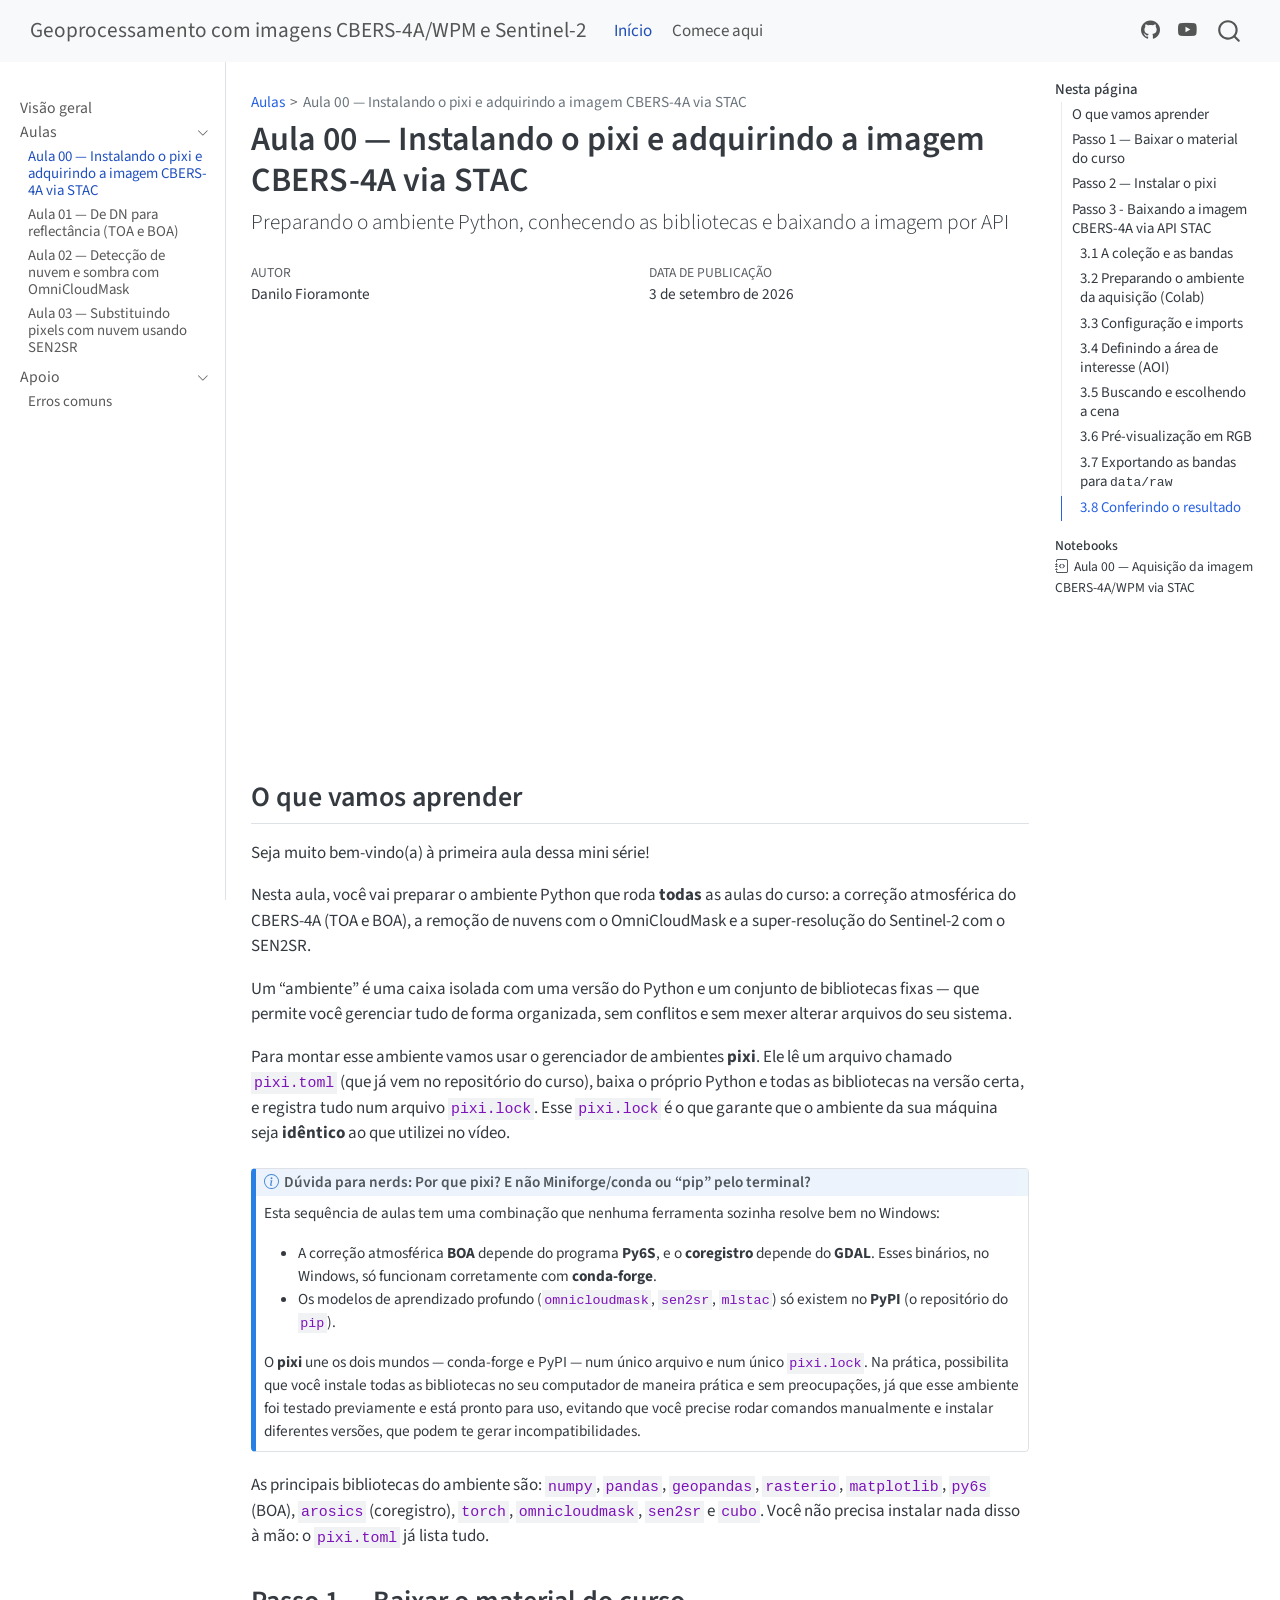
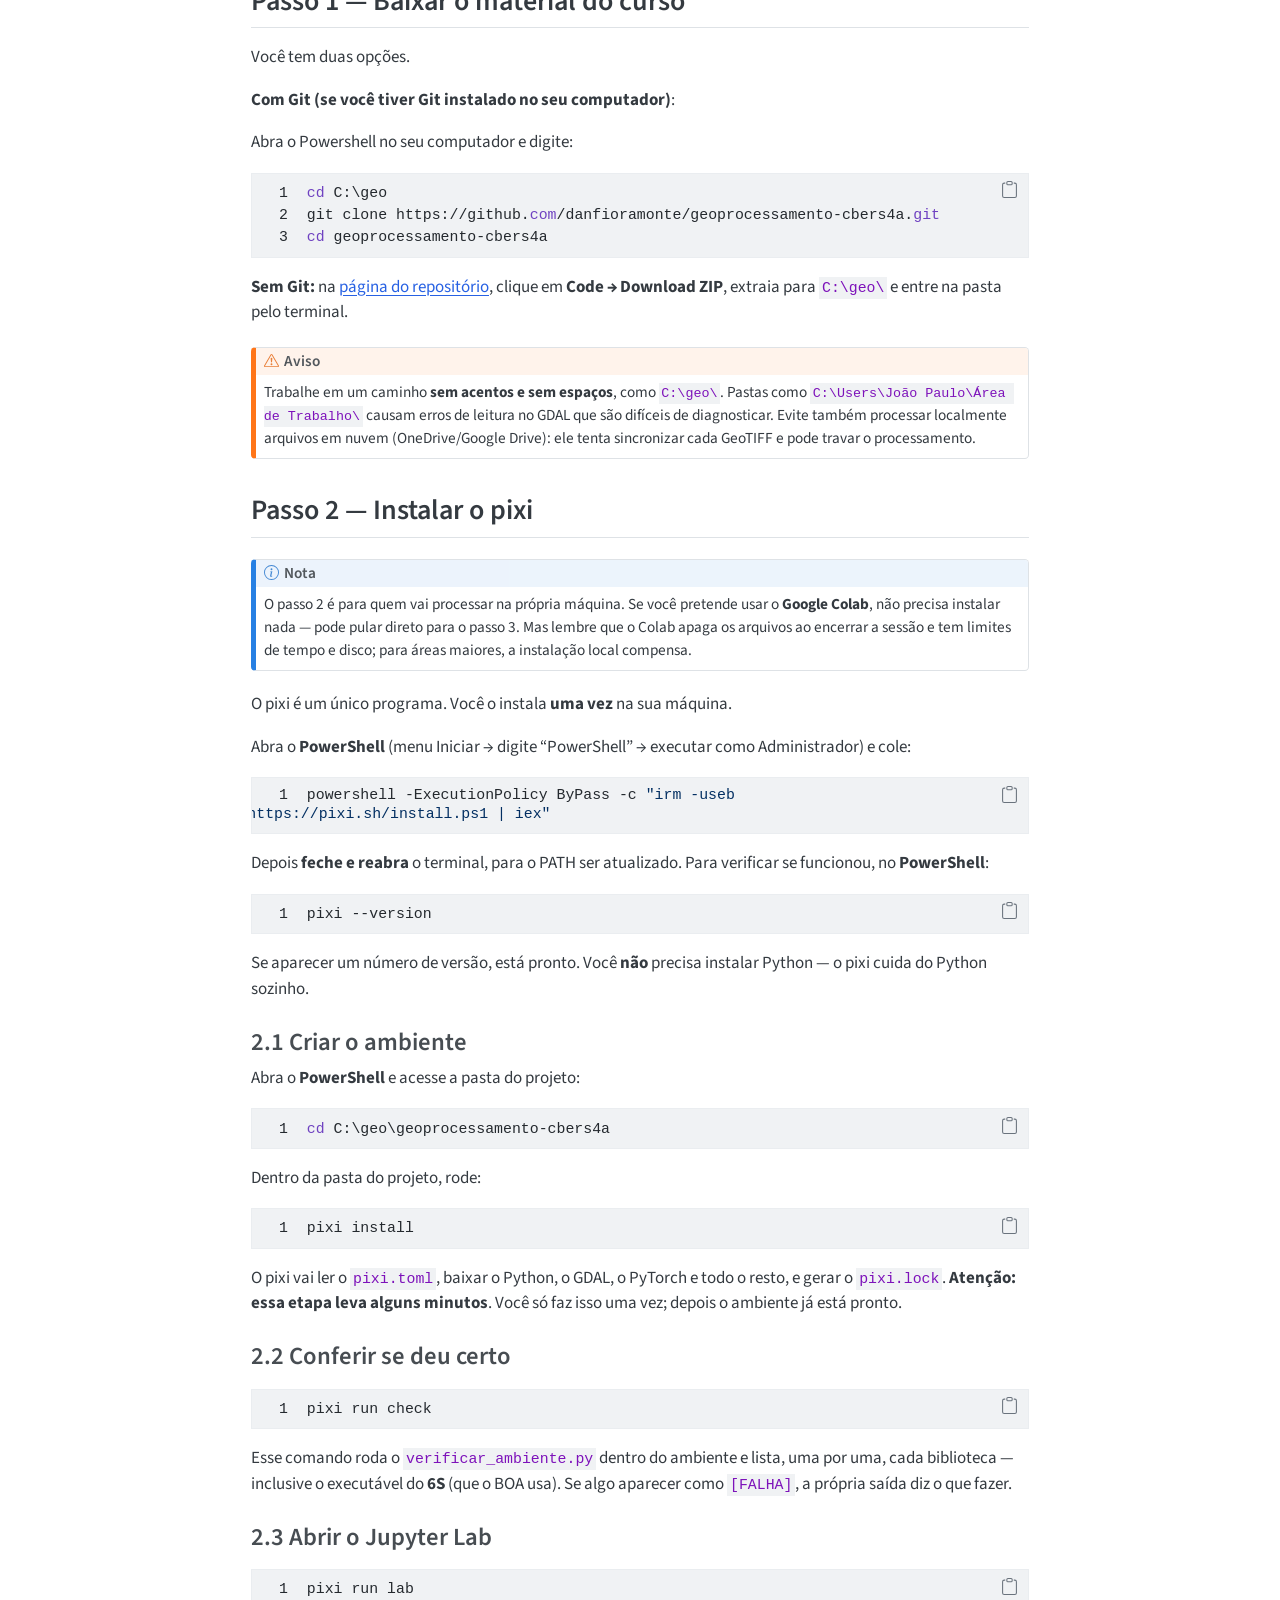
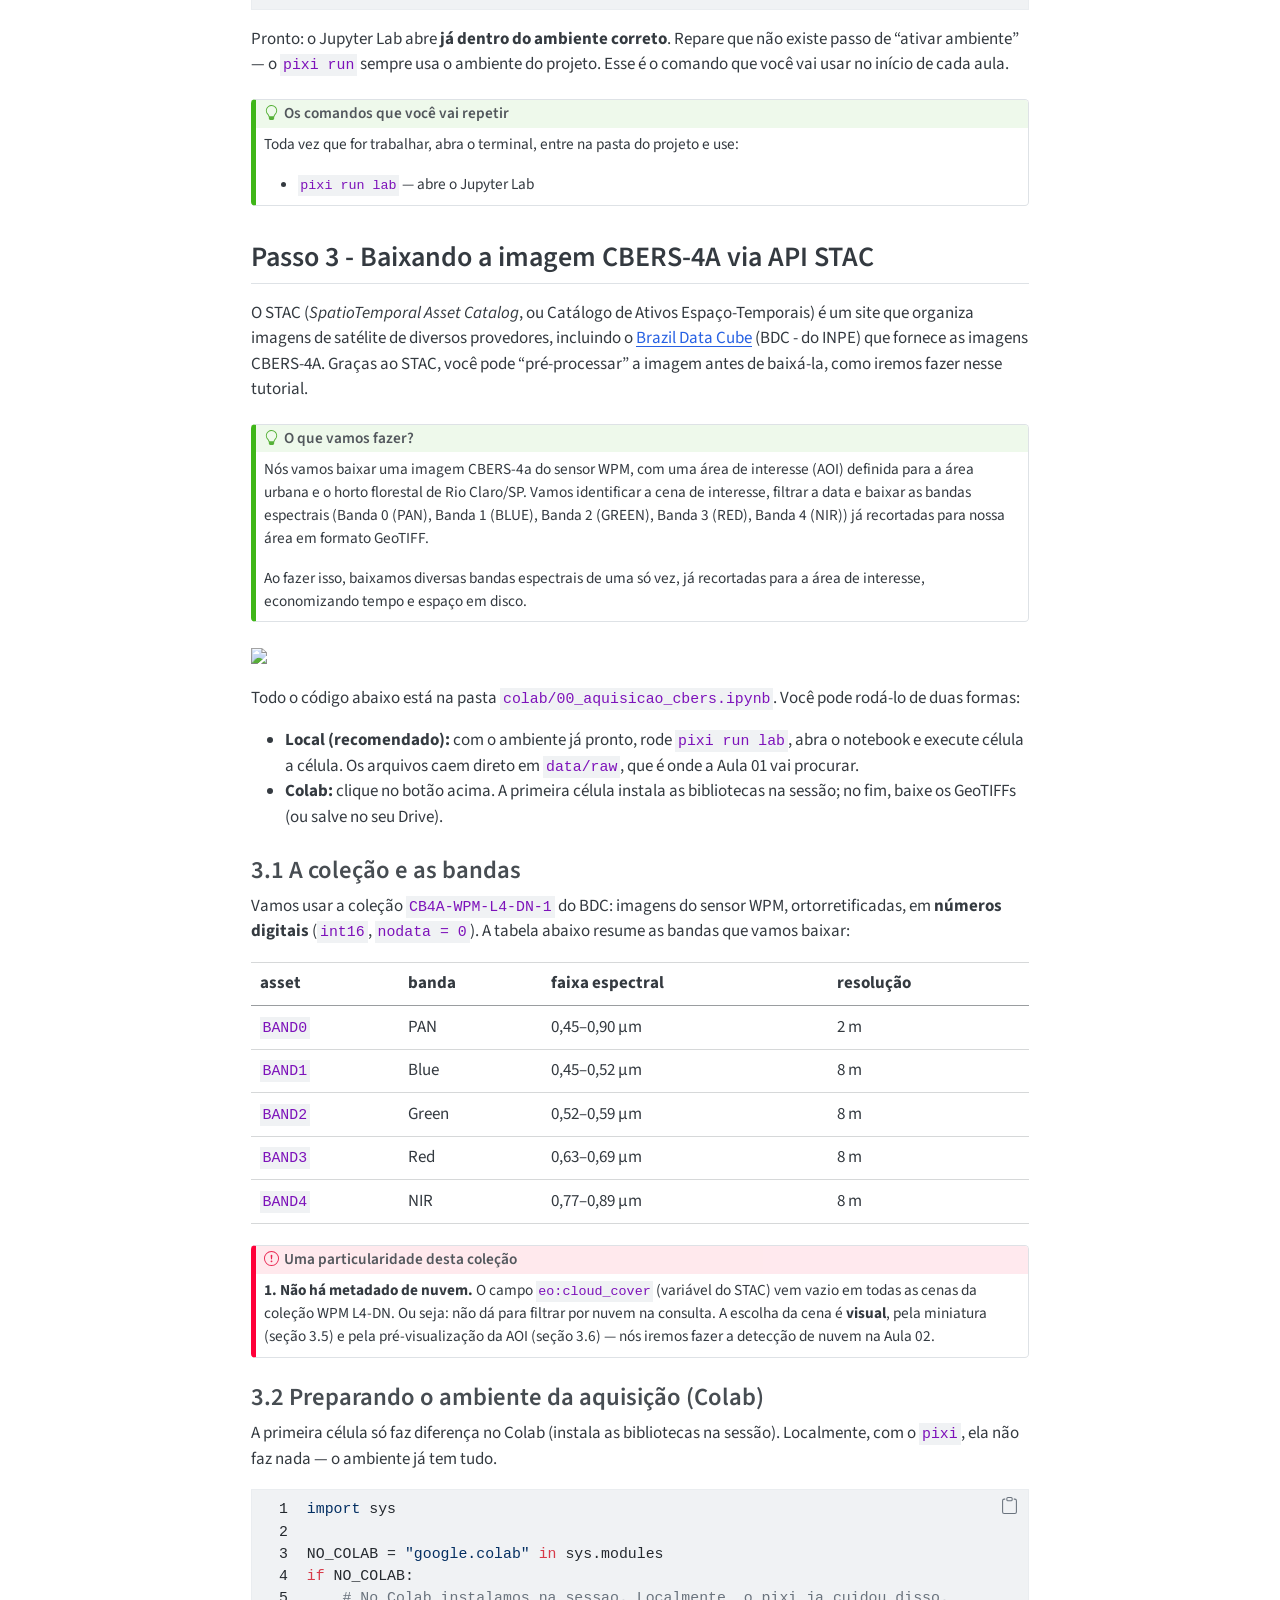
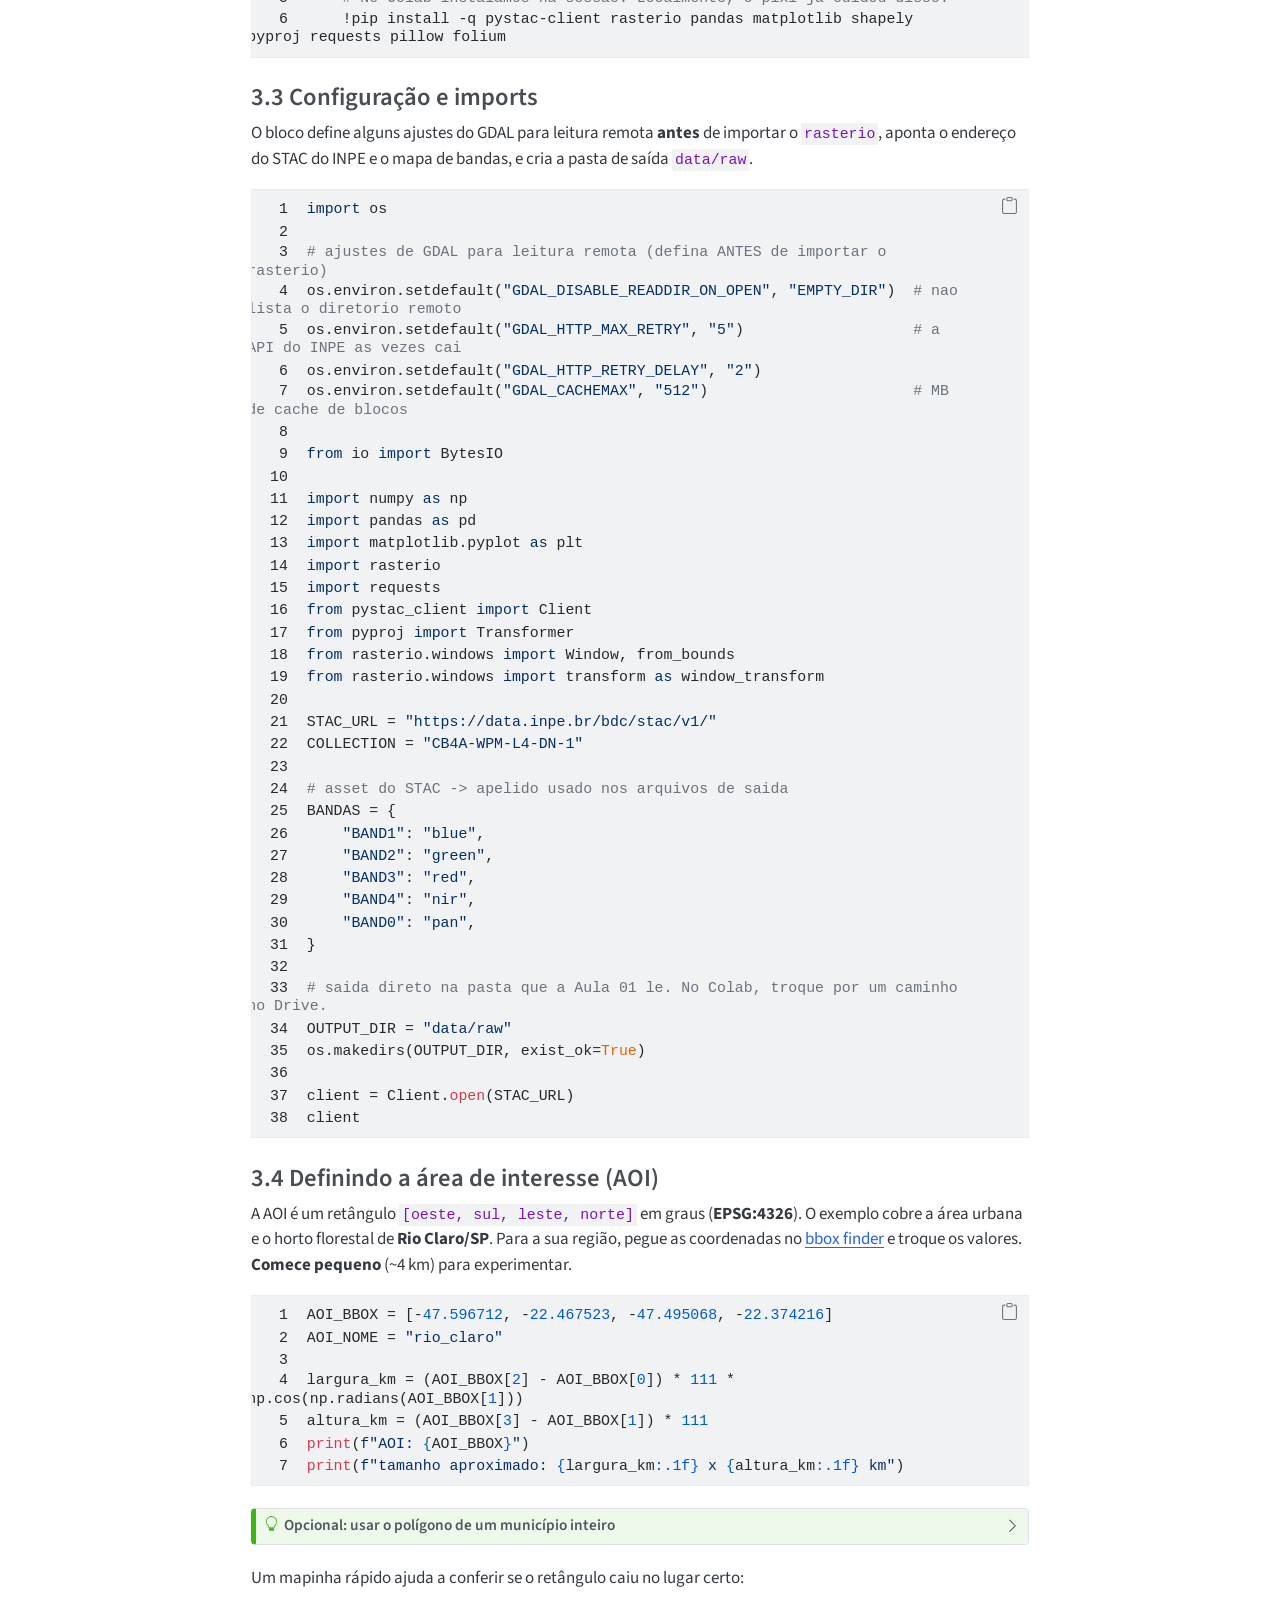
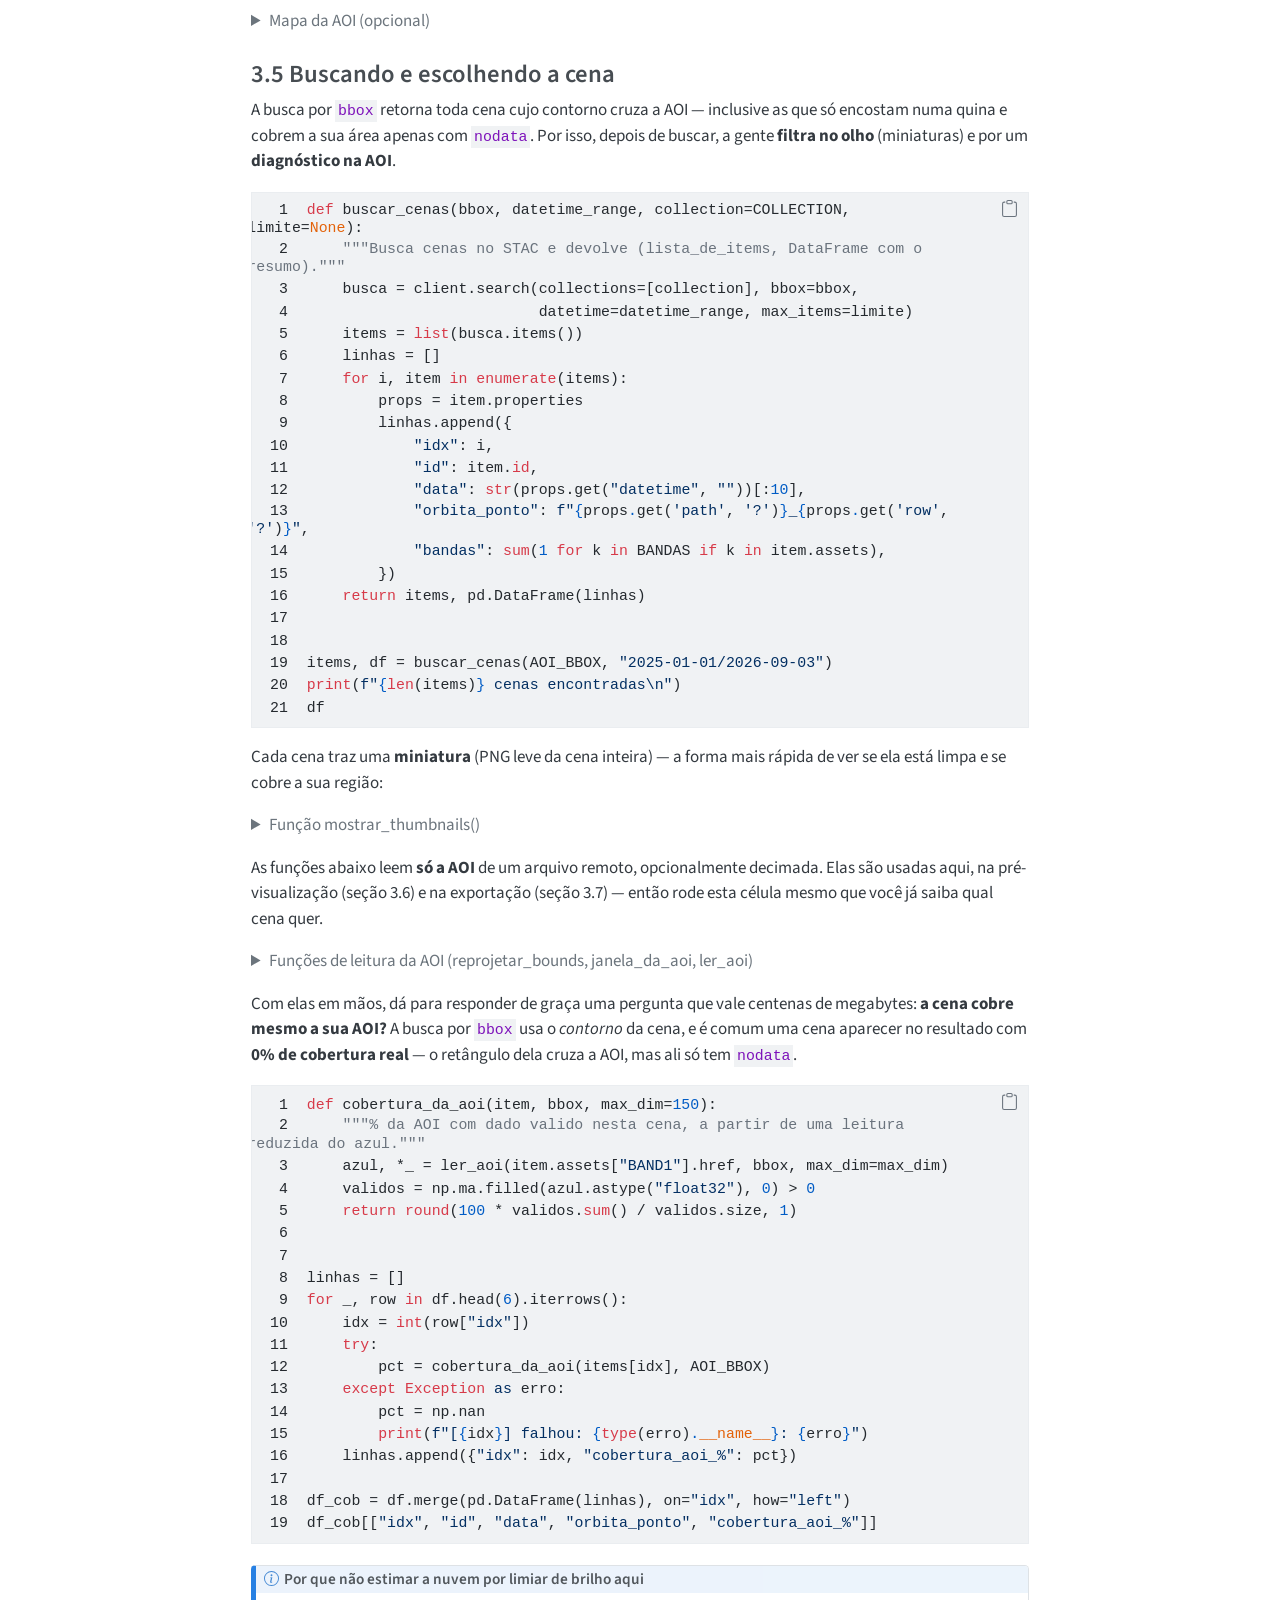
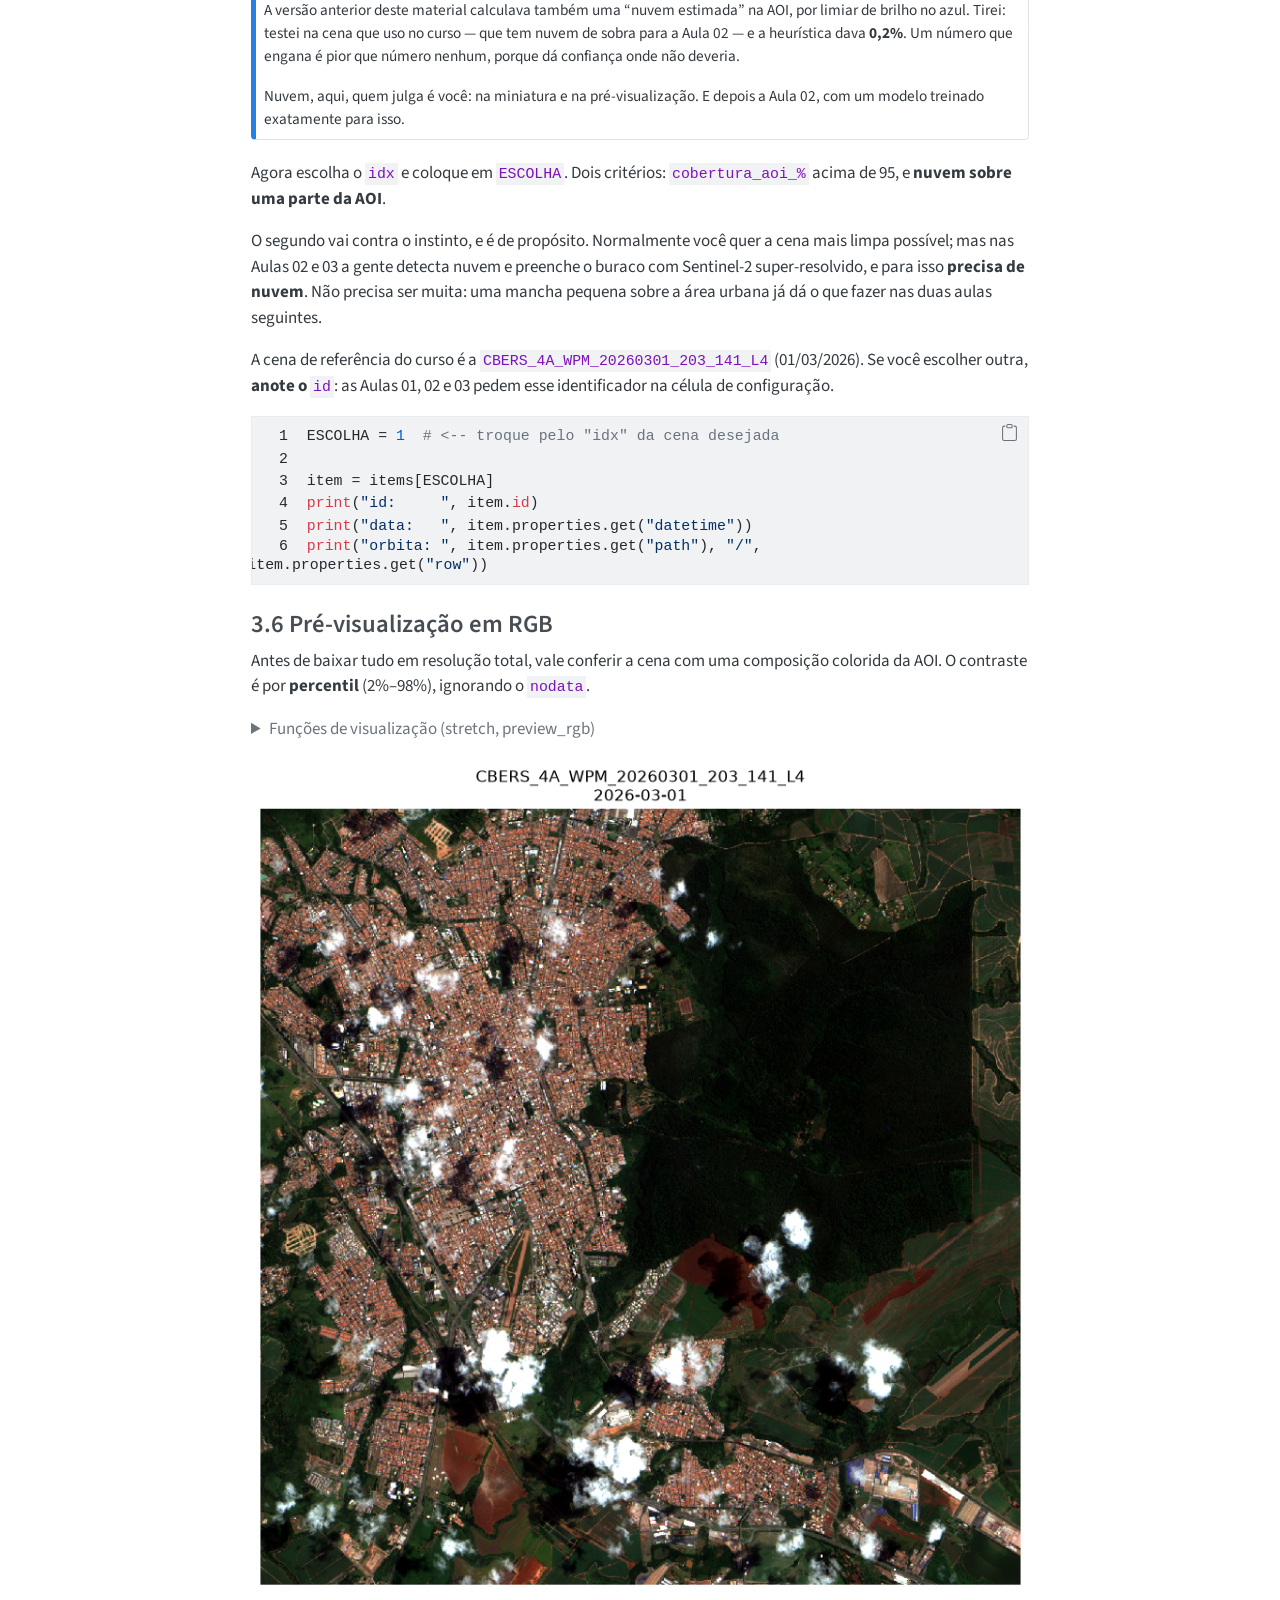
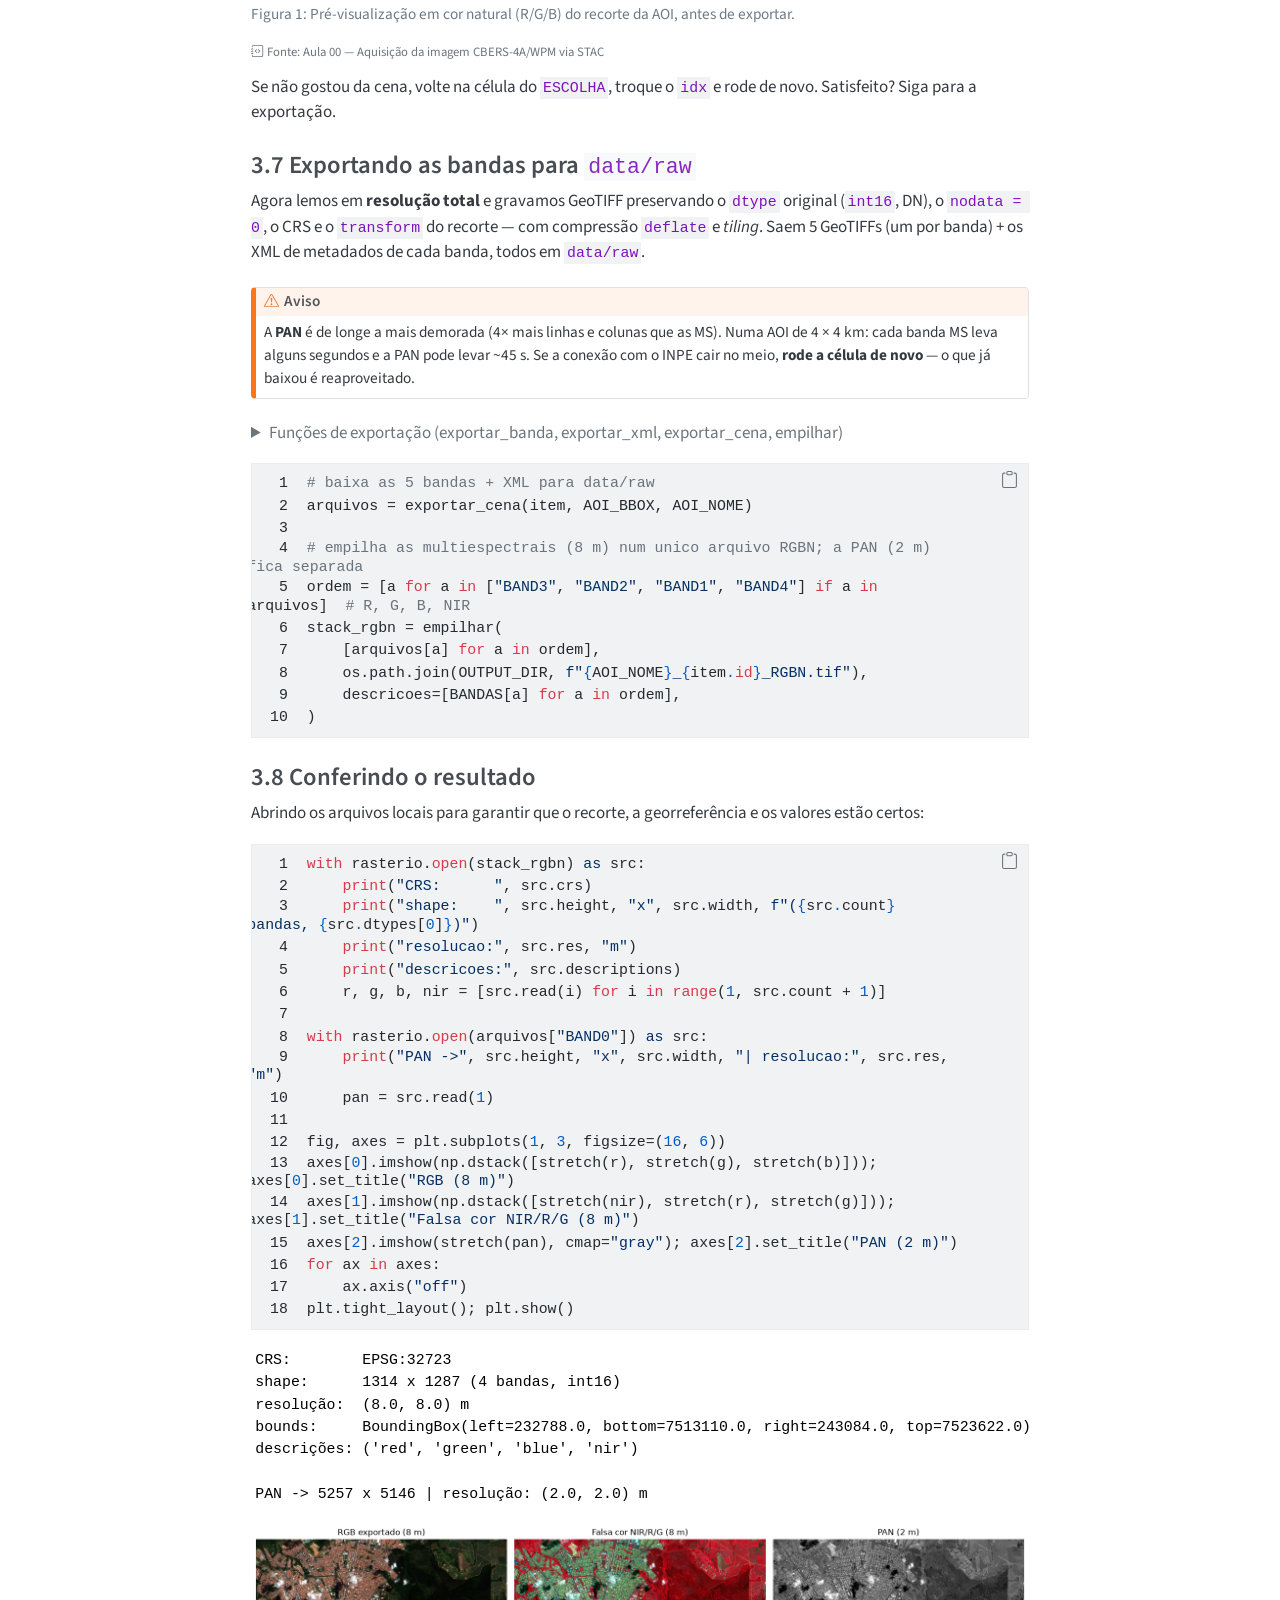
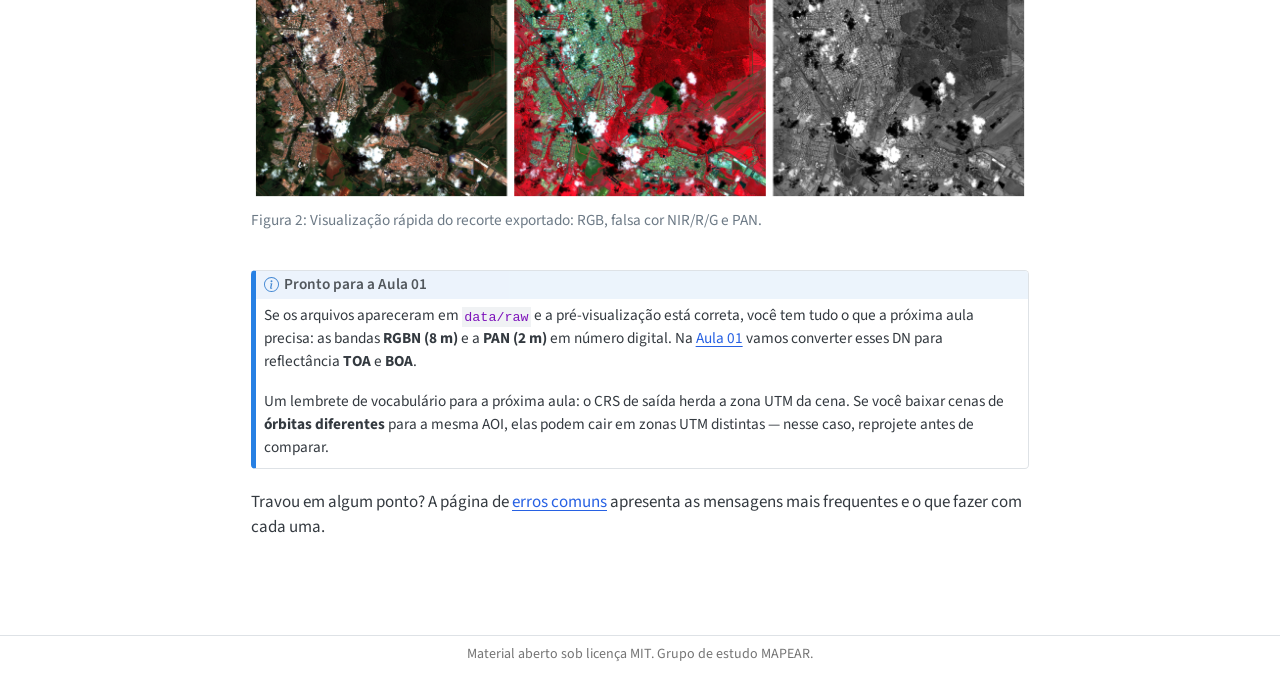
==== docs/aulas/00-ambiente.html @ 4187169f "0.0.2 ipynb aulas 01, 02 e 03 + correções" ====
<!DOCTYPE html>
<html xmlns="http://www.w3.org/1999/xhtml" lang="pt" xml:lang="pt"><head>

<meta charset="utf-8">
<meta name="generator" content="quarto-1.9.38">

<meta name="viewport" content="width=device-width, initial-scale=1.0, user-scalable=yes">

<meta name="author" content="Danilo Fioramonte">

<title>Aula 00 — Instalando o pixi e adquirindo a imagem CBERS-4A via STAC – Geoprocessamento com imagens CBERS-4A/WPM e Sentinel-2</title>
<style>
/* Default styles provided by pandoc.
** See https://pandoc.org/MANUAL.html#variables-for-html for config info.
*/
code{white-space: pre-wrap;}
span.smallcaps{font-variant: small-caps;}
div.columns{display: flex; gap: min(4vw, 1.5em);}
div.column{flex: auto; overflow-x: auto;}
div.hanging-indent{margin-left: 1.5em; text-indent: -1.5em;}
ul.task-list{list-style: none;}
ul.task-list li input[type="checkbox"] {
  width: 0.8em;
  margin: 0 0.8em 0.2em -1em; /* quarto-specific, see https://github.com/quarto-dev/quarto-cli/issues/4556 */ 
  vertical-align: middle;
}
/* CSS for syntax highlighting */
html { -webkit-text-size-adjust: 100%; }
pre > code.sourceCode { white-space: pre; position: relative; }
pre > code.sourceCode > span { display: inline-block; line-height: 1.25; }
pre > code.sourceCode > span:empty { height: 1.2em; }
.sourceCode { overflow: visible; }
code.sourceCode > span { color: inherit; text-decoration: inherit; }
div.sourceCode { margin: 1em 0; }
pre.sourceCode { margin: 0; }
@media screen {
div.sourceCode { overflow: auto; }
}
@media print {
pre > code.sourceCode { white-space: pre-wrap; }
pre > code.sourceCode > span { text-indent: -5em; padding-left: 5em; }
}
pre.numberSource code
  { counter-reset: source-line 0; }
pre.numberSource code > span
  { position: relative; left: -4em; counter-increment: source-line; }
pre.numberSource code > span > a:first-child::before
  { content: counter(source-line);
    position: relative; left: -1em; text-align: right; vertical-align: baseline;
    border: none; display: inline-block;
    -webkit-touch-callout: none; -webkit-user-select: none;
    -khtml-user-select: none; -moz-user-select: none;
    -ms-user-select: none; user-select: none;
    padding: 0 4px; width: 4em;
  }
pre.numberSource { margin-left: 3em;  padding-left: 4px; }
div.sourceCode
  {   }
@media screen {
pre > code.sourceCode > span > a:first-child::before { text-decoration: underline; }
}
</style>


<script src="https://cdn.jsdelivr.net/npm/jquery@3.5.1/dist/jquery.min.js" integrity="sha384-ZvpUoO/+PpLXR1lu4jmpXWu80pZlYUAfxl5NsBMWOEPSjUn/6Z/hRTt8+pR6L4N2" crossorigin="anonymous"></script><script src="../site_libs/quarto-nav/quarto-nav.js"></script>
<script src="../site_libs/quarto-nav/headroom.min.js"></script>
<script src="../site_libs/clipboard/clipboard.min.js"></script>
<script src="../site_libs/quarto-search/autocomplete.umd.js"></script>
<script src="../site_libs/quarto-search/fuse.min.js"></script>
<script src="../site_libs/quarto-search/quarto-search.js"></script>
<meta name="quarto:offset" content="../">
<script src="../site_libs/quarto-html/quarto.js" type="module"></script>
<script src="../site_libs/quarto-html/tabsets/tabsets.js" type="module"></script>
<script src="../site_libs/quarto-html/popper.min.js"></script>
<script src="../site_libs/quarto-html/tippy.umd.min.js"></script>
<script src="../site_libs/quarto-html/anchor.min.js"></script>
<link href="../site_libs/quarto-html/tippy.css" rel="stylesheet">
<link href="../site_libs/quarto-html/quarto-syntax-highlighting-de63f62b328812d8e578a4d74e282472.css" rel="stylesheet" id="quarto-text-highlighting-styles">
<script src="../site_libs/bootstrap/bootstrap.min.js"></script>
<link href="../site_libs/bootstrap/bootstrap-icons.css" rel="stylesheet">
<link href="../site_libs/bootstrap/bootstrap-fb5670f5af5b608e6ffea10bfbc97ea6.min.css" rel="stylesheet" append-hash="true" id="quarto-bootstrap" data-mode="light">
<script id="quarto-search-options" type="application/json">{
  "location": "navbar",
  "copy-button": false,
  "collapse-after": 3,
  "panel-placement": "end",
  "type": "overlay",
  "limit": 50,
  "keyboard-shortcut": [
    "f",
    "/",
    "s"
  ],
  "show-item-context": false,
  "language": {
    "search-no-results-text": "Nenhum resultado",
    "search-matching-documents-text": "documentos correspondentes",
    "search-copy-link-title": "Copiar link para a busca",
    "search-hide-matches-text": "Esconder correspondências adicionais",
    "search-more-match-text": "mais correspondência neste documento",
    "search-more-matches-text": "mais correspondências neste documento",
    "search-clear-button-title": "Limpar",
    "search-text-placeholder": "",
    "search-detached-cancel-button-title": "Cancelar",
    "search-submit-button-title": "Enviar",
    "search-label": "Procurar"
  }
}</script>
<script src="https://cdn.jsdelivr.net/npm/requirejs@2.3.6/require.min.js" integrity="sha384-c9c+LnTbwQ3aujuU7ULEPVvgLs+Fn6fJUvIGTsuu1ZcCf11fiEubah0ttpca4ntM sha384-6V1/AdqZRWk1KAlWbKBlGhN7VG4iE/yAZcO6NZPMF8od0vukrvr0tg4qY6NSrItx" crossorigin="anonymous"></script>

<script type="application/javascript">define('jquery', [],function() {return window.jQuery;})</script>


</head>

<body class="nav-sidebar docked nav-fixed quarto-light">

<div id="quarto-search-results"></div>
  <header id="quarto-header" class="headroom fixed-top">
    <nav class="navbar navbar-expand-lg " data-bs-theme="dark">
      <div class="navbar-container container-fluid">
      <div class="navbar-brand-container mx-auto">
    <a class="navbar-brand" href="../index.html">
    <span class="navbar-title">Geoprocessamento com imagens CBERS-4A/WPM e Sentinel-2</span>
    </a>
  </div>
            <div id="quarto-search" class="" title="Procurar"></div>
          <button class="navbar-toggler" type="button" data-bs-toggle="collapse" data-bs-target="#navbarCollapse" aria-controls="navbarCollapse" role="menu" aria-expanded="false" aria-label="Alternar de navegação" onclick="if (window.quartoToggleHeadroom) { window.quartoToggleHeadroom(); }">
  <span class="navbar-toggler-icon"></span>
</button>
          <div class="collapse navbar-collapse" id="navbarCollapse">
            <ul class="navbar-nav navbar-nav-scroll me-auto">
  <li class="nav-item">
    <a class="nav-link active" href="../index.html" aria-current="page"> 
<span class="menu-text">Início</span></a>
  </li>  
  <li class="nav-item">
    <a class="nav-link" href="../aulas/00-ambiente.html"> 
<span class="menu-text">Comece aqui</span></a>
  </li>  
</ul>
            <ul class="navbar-nav navbar-nav-scroll ms-auto">
  <li class="nav-item compact">
    <a class="nav-link" href="https://github.com/danfioramonte/geoprocessamento-cbers4a" target="_blank"> <i class="bi bi-github" role="img">
</i> 
<span class="menu-text"></span></a>
  </li>  
  <li class="nav-item compact">
    <a class="nav-link" href="https://www.youtube.com/@MapearUnesp" target="_blank"> <i class="bi bi-youtube" role="img">
</i> 
<span class="menu-text"></span></a>
  </li>  
</ul>
          </div> <!-- /navcollapse -->
            <div class="quarto-navbar-tools">
</div>
      </div> <!-- /container-fluid -->
    </nav>
  <nav class="quarto-secondary-nav">
    <div class="container-fluid d-flex">
      <button type="button" class="quarto-btn-toggle btn" data-bs-toggle="collapse" role="button" data-bs-target=".quarto-sidebar-collapse-item" aria-controls="quarto-sidebar" aria-expanded="false" aria-label="Alternar barra lateral" onclick="if (window.quartoToggleHeadroom) { window.quartoToggleHeadroom(); }">
        <i class="bi bi-layout-text-sidebar-reverse"></i>
      </button>
        <nav class="quarto-page-breadcrumbs" aria-label="breadcrumb"><ol class="breadcrumb"><li class="breadcrumb-item"><a href="../aulas/00-ambiente.html">Aulas</a></li><li class="breadcrumb-item"><a href="../aulas/00-ambiente.html">Aula 00 — Instalando o pixi e adquirindo a imagem CBERS-4A via STAC</a></li></ol></nav>
        <a class="flex-grow-1" role="navigation" data-bs-toggle="collapse" data-bs-target=".quarto-sidebar-collapse-item" aria-controls="quarto-sidebar" aria-expanded="false" aria-label="Alternar barra lateral" onclick="if (window.quartoToggleHeadroom) { window.quartoToggleHeadroom(); }">      
        </a>
    </div>
  </nav>
</header>
<!-- content -->
<div id="quarto-content" class="quarto-container page-columns page-rows-contents page-layout-article page-navbar">
<!-- sidebar -->
  <nav id="quarto-sidebar" class="sidebar collapse collapse-horizontal quarto-sidebar-collapse-item sidebar-navigation docked overflow-auto">
    <div class="sidebar-menu-container"> 
    <ul class="list-unstyled mt-1">
        <li class="sidebar-item">
  <div class="sidebar-item-container"> 
  <a href="../index.html" class="sidebar-item-text sidebar-link">
 <span class="menu-text">Visão geral</span></a>
  </div>
</li>
        <li class="sidebar-item sidebar-item-section">
      <div class="sidebar-item-container"> 
            <a class="sidebar-item-text sidebar-link text-start" data-bs-toggle="collapse" data-bs-target="#quarto-sidebar-section-1" role="navigation" aria-expanded="true">
 <span class="menu-text">Aulas</span></a>
          <a class="sidebar-item-toggle text-start" data-bs-toggle="collapse" data-bs-target="#quarto-sidebar-section-1" role="navigation" aria-expanded="true" aria-label="Alternar seção">
            <i class="bi bi-chevron-right ms-2"></i>
          </a> 
      </div>
      <ul id="quarto-sidebar-section-1" class="collapse list-unstyled sidebar-section depth1 show">  
          <li class="sidebar-item">
  <div class="sidebar-item-container"> 
  <a href="../aulas/00-ambiente.html" class="sidebar-item-text sidebar-link active">
 <span class="menu-text">Aula 00 — Instalando o pixi e adquirindo a imagem CBERS-4A via STAC</span></a>
  </div>
</li>
          <li class="sidebar-item">
  <div class="sidebar-item-container"> 
  <a href="../aulas/01-toa-boa.html" class="sidebar-item-text sidebar-link">
 <span class="menu-text">Aula 01 — De DN para reflectância (TOA e BOA)</span></a>
  </div>
</li>
          <li class="sidebar-item">
  <div class="sidebar-item-container"> 
  <a href="../aulas/02-omnicloudmask.html" class="sidebar-item-text sidebar-link">
 <span class="menu-text">Aula 02 — Detecção de nuvem e sombra com OmniCloudMask</span></a>
  </div>
</li>
          <li class="sidebar-item">
  <div class="sidebar-item-container"> 
  <a href="../aulas/03-sen2sr.html" class="sidebar-item-text sidebar-link">
 <span class="menu-text">Aula 03 — Substituindo pixels com nuvem usando SEN2SR</span></a>
  </div>
</li>
      </ul>
  </li>
        <li class="sidebar-item sidebar-item-section">
      <div class="sidebar-item-container"> 
            <a class="sidebar-item-text sidebar-link text-start" data-bs-toggle="collapse" data-bs-target="#quarto-sidebar-section-2" role="navigation" aria-expanded="true">
 <span class="menu-text">Apoio</span></a>
          <a class="sidebar-item-toggle text-start" data-bs-toggle="collapse" data-bs-target="#quarto-sidebar-section-2" role="navigation" aria-expanded="true" aria-label="Alternar seção">
            <i class="bi bi-chevron-right ms-2"></i>
          </a> 
      </div>
      <ul id="quarto-sidebar-section-2" class="collapse list-unstyled sidebar-section depth1 show">  
          <li class="sidebar-item">
  <div class="sidebar-item-container"> 
  <a href="../aulas/99-erros-comuns.html" class="sidebar-item-text sidebar-link">
 <span class="menu-text">Erros comuns</span></a>
  </div>
</li>
      </ul>
  </li>
    </ul>
    </div>
</nav>
<div id="quarto-sidebar-glass" class="quarto-sidebar-collapse-item" data-bs-toggle="collapse" data-bs-target=".quarto-sidebar-collapse-item"></div>
<!-- margin-sidebar -->
    <div id="quarto-margin-sidebar" class="sidebar margin-sidebar">
        <nav id="TOC" role="doc-toc" class="toc-active">
    <h2 id="toc-title">Nesta página</h2>
   
  <ul>
  <li><a href="#o-que-vamos-aprender" id="toc-o-que-vamos-aprender" class="nav-link active" data-scroll-target="#o-que-vamos-aprender">O que vamos aprender</a></li>
  <li><a href="#passo-1-baixar-o-material-do-curso" id="toc-passo-1-baixar-o-material-do-curso" class="nav-link" data-scroll-target="#passo-1-baixar-o-material-do-curso">Passo 1 — Baixar o material do curso</a></li>
  <li><a href="#passo-2-instalar-o-pixi" id="toc-passo-2-instalar-o-pixi" class="nav-link" data-scroll-target="#passo-2-instalar-o-pixi">Passo 2 — Instalar o pixi</a>
  <ul class="collapse">
  <li><a href="#criar-o-ambiente" id="toc-criar-o-ambiente" class="nav-link" data-scroll-target="#criar-o-ambiente">2.1 Criar o ambiente</a></li>
  <li><a href="#conferir-se-deu-certo" id="toc-conferir-se-deu-certo" class="nav-link" data-scroll-target="#conferir-se-deu-certo">2.2 Conferir se deu certo</a></li>
  <li><a href="#abrir-o-jupyter-lab" id="toc-abrir-o-jupyter-lab" class="nav-link" data-scroll-target="#abrir-o-jupyter-lab">2.3 Abrir o Jupyter Lab</a></li>
  </ul></li>
  <li><a href="#passo-3---baixando-a-imagem-cbers-4a-via-api-stac" id="toc-passo-3---baixando-a-imagem-cbers-4a-via-api-stac" class="nav-link" data-scroll-target="#passo-3---baixando-a-imagem-cbers-4a-via-api-stac">Passo 3 - Baixando a imagem CBERS-4A via API STAC</a>
  <ul class="collapse">
  <li><a href="#a-coleção-e-as-bandas" id="toc-a-coleção-e-as-bandas" class="nav-link" data-scroll-target="#a-coleção-e-as-bandas">3.1 A coleção e as bandas</a></li>
  <li><a href="#preparando-o-ambiente-da-aquisição-colab" id="toc-preparando-o-ambiente-da-aquisição-colab" class="nav-link" data-scroll-target="#preparando-o-ambiente-da-aquisição-colab">3.2 Preparando o ambiente da aquisição (Colab)</a></li>
  <li><a href="#configuração-e-imports" id="toc-configuração-e-imports" class="nav-link" data-scroll-target="#configuração-e-imports">3.3 Configuração e imports</a></li>
  <li><a href="#definindo-a-área-de-interesse-aoi" id="toc-definindo-a-área-de-interesse-aoi" class="nav-link" data-scroll-target="#definindo-a-área-de-interesse-aoi">3.4 Definindo a área de interesse (AOI)</a></li>
  <li><a href="#buscando-e-escolhendo-a-cena" id="toc-buscando-e-escolhendo-a-cena" class="nav-link" data-scroll-target="#buscando-e-escolhendo-a-cena">3.5 Buscando e escolhendo a cena</a></li>
  <li><a href="#pré-visualização-em-rgb" id="toc-pré-visualização-em-rgb" class="nav-link" data-scroll-target="#pré-visualização-em-rgb">3.6 Pré-visualização em RGB</a></li>
  <li><a href="#exportando-as-bandas-para-dataraw" id="toc-exportando-as-bandas-para-dataraw" class="nav-link" data-scroll-target="#exportando-as-bandas-para-dataraw">3.7 Exportando as bandas para <code>data/raw</code></a></li>
  <li><a href="#conferindo-o-resultado" id="toc-conferindo-o-resultado" class="nav-link" data-scroll-target="#conferindo-o-resultado">3.8 Conferindo o resultado</a></li>
  </ul></li>
  </ul>
<div class="quarto-alternate-notebooks"><h2>Notebooks</h2><ul><li><a href="..\colab\00_aquisicao_cbers-preview.html"><i class="bi bi-journal-code"></i>Aula 00 — Aquisição da imagem CBERS-4A/WPM via STAC</a></li></ul></div></nav>
    </div>
<!-- main -->
<main class="content" id="quarto-document-content">

<header id="title-block-header" class="quarto-title-block default"><nav class="quarto-page-breadcrumbs quarto-title-breadcrumbs d-none d-lg-block" aria-label="breadcrumb"><ol class="breadcrumb"><li class="breadcrumb-item"><a href="../aulas/00-ambiente.html">Aulas</a></li><li class="breadcrumb-item"><a href="../aulas/00-ambiente.html">Aula 00 — Instalando o pixi e adquirindo a imagem CBERS-4A via STAC</a></li></ol></nav>
<div class="quarto-title">
<h1 class="title">Aula 00 — Instalando o pixi e adquirindo a imagem CBERS-4A via STAC</h1>
<p class="subtitle lead">Preparando o ambiente Python, conhecendo as bibliotecas e baixando a imagem por API</p>
</div>



<div class="quarto-title-meta">

    <div>
    <div class="quarto-title-meta-heading">Autor</div>
    <div class="quarto-title-meta-contents">
             <p>Danilo Fioramonte </p>
          </div>
  </div>
    
    <div>
    <div class="quarto-title-meta-heading">Data de Publicação</div>
    <div class="quarto-title-meta-contents">
      <p class="date">3 de setembro de 2026</p>
    </div>
  </div>
  
    
  </div>
  


</header>


<div class="quarto-video ratio ratio-16x9"><iframe data-external="1" src="https://www.youtube.com/embed/ID-DO-VIDEO" title="" frameborder="0" allow="accelerometer; autoplay; clipboard-write; encrypted-media; gyroscope; picture-in-picture" allowfullscreen=""></iframe></div>
<section id="o-que-vamos-aprender" class="level2">
<h2 class="anchored" data-anchor-id="o-que-vamos-aprender">O que vamos aprender</h2>
<p>Seja muito bem-vindo(a) à primeira aula dessa mini série!</p>
<p>Nesta aula, você vai preparar o ambiente Python que roda <strong>todas</strong> as aulas do curso: a correção atmosférica do CBERS-4A (TOA e BOA), a remoção de nuvens com o OmniCloudMask e a super-resolução do Sentinel-2 com o SEN2SR.</p>
<p>Um “ambiente” é uma caixa isolada com uma versão do Python e um conjunto de bibliotecas fixas — que permite você gerenciar tudo de forma organizada, sem conflitos e sem mexer alterar arquivos do seu sistema.</p>
<p>Para montar esse ambiente vamos usar o gerenciador de ambientes <strong>pixi</strong>. Ele lê um arquivo chamado <code>pixi.toml</code> (que já vem no repositório do curso), baixa o próprio Python e todas as bibliotecas na versão certa, e registra tudo num arquivo <code>pixi.lock</code>. Esse <code>pixi.lock</code> é o que garante que o ambiente da sua máquina seja <strong>idêntico</strong> ao que utilizei no vídeo.</p>
<div class="callout callout-style-default callout-note callout-titled">
<div class="callout-header d-flex align-content-center">
<div class="callout-icon-container">
<i class="callout-icon"></i>
</div>
<div class="callout-title-container flex-fill">
<span class="screen-reader-only">Nota</span>Dúvida para nerds: Por que pixi? E não Miniforge/conda ou “pip” pelo terminal?
</div>
</div>
<div class="callout-body-container callout-body">
<p>Esta sequência de aulas tem uma combinação que nenhuma ferramenta sozinha resolve bem no Windows:</p>
<ul>
<li>A correção atmosférica <strong>BOA</strong> depende do programa <strong>Py6S</strong>, e o <strong>coregistro</strong> depende do <strong>GDAL</strong>. Esses binários, no Windows, só funcionam corretamente com <strong>conda-forge</strong>.</li>
<li>Os modelos de aprendizado profundo (<code>omnicloudmask</code>, <code>sen2sr</code>, <code>mlstac</code>) só existem no <strong>PyPI</strong> (o repositório do <code>pip</code>).</li>
</ul>
<p>O <strong>pixi</strong> une os dois mundos — conda-forge e PyPI — num único arquivo e num único <code>pixi.lock</code>. Na prática, possibilita que você instale todas as bibliotecas no seu computador de maneira prática e sem preocupações, já que esse ambiente foi testado previamente e está pronto para uso, evitando que você precise rodar comandos manualmente e instalar diferentes versões, que podem te gerar incompatibilidades.</p>
</div>
</div>
<p>As principais bibliotecas do ambiente são: <code>numpy</code>, <code>pandas</code>, <code>geopandas</code>, <code>rasterio</code>, <code>matplotlib</code>, <code>py6s</code> (BOA), <code>arosics</code> (coregistro), <code>torch</code>, <code>omnicloudmask</code>, <code>sen2sr</code> e <code>cubo</code>. Você não precisa instalar nada disso à mão: o <code>pixi.toml</code> já lista tudo.</p>
</section>
<section id="passo-1-baixar-o-material-do-curso" class="level2">
<h2 class="anchored" data-anchor-id="passo-1-baixar-o-material-do-curso">Passo 1 — Baixar o material do curso</h2>
<p>Você tem duas opções.</p>
<p><strong>Com Git (se você tiver Git instalado no seu computador)</strong>:</p>
<p>Abra o Powershell no seu computador e digite:</p>
<div class="code-copy-outer-scaffold"><div class="sourceCode" id="cb1"><pre class="sourceCode numberSource powershell number-lines code-with-copy"><code class="sourceCode powershell"><span id="cb1-1"><a href="#cb1-1"></a><span class="fu">cd</span> C<span class="op">:</span>\geo</span>
<span id="cb1-2"><a href="#cb1-2"></a>git clone https<span class="op">://</span>github<span class="op">.</span><span class="fu">com</span><span class="op">/</span>danfioramonte<span class="op">/</span>geoprocessamento-cbers4a<span class="op">.</span><span class="fu">git</span></span>
<span id="cb1-3"><a href="#cb1-3"></a><span class="fu">cd</span> geoprocessamento-cbers4a</span></code></pre></div><button title="Copiar para a área de transferência" class="code-copy-button"><i class="bi"></i></button></div>
<p><strong>Sem Git:</strong> na <a href="https://github.com/danfioramonte/geoprocessamento-cbers4a" target="_blank">página do repositório</a>, clique em <strong>Code → Download ZIP</strong>, extraia para <code>C:\geo\</code> e entre na pasta pelo terminal.</p>
<div class="callout callout-style-default callout-warning callout-titled">
<div class="callout-header d-flex align-content-center">
<div class="callout-icon-container">
<i class="callout-icon"></i>
</div>
<div class="callout-title-container flex-fill">
Aviso
</div>
</div>
<div class="callout-body-container callout-body">
<p>Trabalhe em um caminho <strong>sem acentos e sem espaços</strong>, como <code>C:\geo\</code>. Pastas como <code>C:\Users\João Paulo\Área de Trabalho\</code> causam erros de leitura no GDAL que são difíceis de diagnosticar. Evite também processar localmente arquivos em nuvem (OneDrive/Google Drive): ele tenta sincronizar cada GeoTIFF e pode travar o processamento.</p>
</div>
</div>
</section>
<section id="passo-2-instalar-o-pixi" class="level2">
<h2 class="anchored" data-anchor-id="passo-2-instalar-o-pixi">Passo 2 — Instalar o pixi</h2>
<div class="callout callout-style-default callout-note callout-titled">
<div class="callout-header d-flex align-content-center">
<div class="callout-icon-container">
<i class="callout-icon"></i>
</div>
<div class="callout-title-container flex-fill">
Nota
</div>
</div>
<div class="callout-body-container callout-body">
<p>O passo 2 é para quem vai processar na própria máquina. Se você pretende usar o <strong>Google Colab</strong>, não precisa instalar nada — pode pular direto para o passo 3. Mas lembre que o Colab apaga os arquivos ao encerrar a sessão e tem limites de tempo e disco; para áreas maiores, a instalação local compensa.</p>
</div>
</div>
<p>O pixi é um único programa. Você o instala <strong>uma vez</strong> na sua máquina.</p>
<p>Abra o <strong>PowerShell</strong> (menu Iniciar → digite “PowerShell” → executar como Administrador) e cole:</p>
<div class="code-copy-outer-scaffold"><div class="sourceCode" id="cb2"><pre class="sourceCode numberSource powershell number-lines code-with-copy"><code class="sourceCode powershell"><span id="cb2-1"><a href="#cb2-1"></a>powershell <span class="op">-</span>ExecutionPolicy ByPass <span class="op">-</span>c <span class="st">"irm -useb https://pixi.sh/install.ps1 | iex"</span></span></code></pre></div><button title="Copiar para a área de transferência" class="code-copy-button"><i class="bi"></i></button></div>
<p>Depois <strong>feche e reabra</strong> o terminal, para o PATH ser atualizado. Para verificar se funcionou, no <strong>PowerShell</strong>:</p>
<div class="code-copy-outer-scaffold"><div class="sourceCode" id="cb3"><pre class="sourceCode numberSource powershell number-lines code-with-copy"><code class="sourceCode powershell"><span id="cb3-1"><a href="#cb3-1"></a>pixi <span class="op">--</span>version</span></code></pre></div><button title="Copiar para a área de transferência" class="code-copy-button"><i class="bi"></i></button></div>
<p>Se aparecer um número de versão, está pronto. Você <strong>não</strong> precisa instalar Python — o pixi cuida do Python sozinho.</p>
<section id="criar-o-ambiente" class="level3">
<h3 class="anchored" data-anchor-id="criar-o-ambiente">2.1 Criar o ambiente</h3>
<p>Abra o <strong>PowerShell</strong> e acesse a pasta do projeto:</p>
<div class="code-copy-outer-scaffold"><div class="sourceCode" id="cb4"><pre class="sourceCode numberSource powershell number-lines code-with-copy"><code class="sourceCode powershell"><span id="cb4-1"><a href="#cb4-1"></a><span class="fu">cd</span> C<span class="op">:</span>\geo\geoprocessamento-cbers4a</span></code></pre></div><button title="Copiar para a área de transferência" class="code-copy-button"><i class="bi"></i></button></div>
<p>Dentro da pasta do projeto, rode:</p>
<div class="code-copy-outer-scaffold"><div class="sourceCode" id="cb5"><pre class="sourceCode numberSource powershell number-lines code-with-copy"><code class="sourceCode powershell"><span id="cb5-1"><a href="#cb5-1"></a>pixi install</span></code></pre></div><button title="Copiar para a área de transferência" class="code-copy-button"><i class="bi"></i></button></div>
<p>O pixi vai ler o <code>pixi.toml</code>, baixar o Python, o GDAL, o PyTorch e todo o resto, e gerar o <code>pixi.lock</code>. <strong>Atenção: essa etapa leva alguns minutos</strong>. Você só faz isso uma vez; depois o ambiente já está pronto.</p>
</section>
<section id="conferir-se-deu-certo" class="level3">
<h3 class="anchored" data-anchor-id="conferir-se-deu-certo">2.2 Conferir se deu certo</h3>
<div class="code-copy-outer-scaffold"><div class="sourceCode" id="cb6"><pre class="sourceCode numberSource powershell number-lines code-with-copy"><code class="sourceCode powershell"><span id="cb6-1"><a href="#cb6-1"></a>pixi run check</span></code></pre></div><button title="Copiar para a área de transferência" class="code-copy-button"><i class="bi"></i></button></div>
<p>Esse comando roda o <code>verificar_ambiente.py</code> dentro do ambiente e lista, uma por uma, cada biblioteca — inclusive o executável do <strong>6S</strong> (que o BOA usa). Se algo aparecer como <code>[FALHA]</code>, a própria saída diz o que fazer.</p>
</section>
<section id="abrir-o-jupyter-lab" class="level3">
<h3 class="anchored" data-anchor-id="abrir-o-jupyter-lab">2.3 Abrir o Jupyter Lab</h3>
<div class="code-copy-outer-scaffold"><div class="sourceCode" id="cb7"><pre class="sourceCode numberSource powershell number-lines code-with-copy"><code class="sourceCode powershell"><span id="cb7-1"><a href="#cb7-1"></a>pixi run lab</span></code></pre></div><button title="Copiar para a área de transferência" class="code-copy-button"><i class="bi"></i></button></div>
<p>Pronto: o Jupyter Lab abre <strong>já dentro do ambiente correto</strong>. Repare que não existe passo de “ativar ambiente” — o <code>pixi run</code> sempre usa o ambiente do projeto. Esse é o comando que você vai usar no início de cada aula.</p>
<div class="callout callout-style-default callout-tip callout-titled">
<div class="callout-header d-flex align-content-center">
<div class="callout-icon-container">
<i class="callout-icon"></i>
</div>
<div class="callout-title-container flex-fill">
<span class="screen-reader-only">Dica</span>Os comandos que você vai repetir
</div>
</div>
<div class="callout-body-container callout-body">
<p>Toda vez que for trabalhar, abra o terminal, entre na pasta do projeto e use:</p>
<ul>
<li><code>pixi run lab</code> — abre o Jupyter Lab</li>
</ul>
</div>
</div>
</section>
</section>
<section id="passo-3---baixando-a-imagem-cbers-4a-via-api-stac" class="level2">
<h2 class="anchored" data-anchor-id="passo-3---baixando-a-imagem-cbers-4a-via-api-stac">Passo 3 - Baixando a imagem CBERS-4A via API STAC</h2>
<p>O STAC (<em>SpatioTemporal Asset Catalog</em>, ou Catálogo de Ativos Espaço-Temporais) é um site que organiza imagens de satélite de diversos provedores, incluindo o <a href="https://data.inpe.br/bdc/explorer/explore">Brazil Data Cube</a> (BDC - do INPE) que fornece as imagens CBERS-4A. Graças ao STAC, você pode “pré-processar” a imagem antes de baixá-la, como iremos fazer nesse tutorial.</p>
<div class="callout callout-style-default callout-tip callout-titled">
<div class="callout-header d-flex align-content-center">
<div class="callout-icon-container">
<i class="callout-icon"></i>
</div>
<div class="callout-title-container flex-fill">
<span class="screen-reader-only">Dica</span>O que vamos fazer?
</div>
</div>
<div class="callout-body-container callout-body">
<p>Nós vamos baixar uma imagem CBERS-4a do sensor WPM, com uma área de interesse (AOI) definida para a área urbana e o horto florestal de Rio Claro/SP. Vamos identificar a cena de interesse, filtrar a data e baixar as bandas espectrais (Banda 0 (PAN), Banda 1 (BLUE), Banda 2 (GREEN), Banda 3 (RED), Banda 4 (NIR)) já recortadas para nossa área em formato GeoTIFF.</p>
<p>Ao fazer isso, baixamos diversas bandas espectrais de uma só vez, já recortadas para a área de interesse, economizando tempo e espaço em disco.</p>
</div>
</div>
<p><a href="https://colab.research.google.com/github/danfioramonte/geoprocessamento-cbers4a/blob/main/colab/00_aquisicao_cbers.ipynb" target="_blank"><img src="https://colab.research.google.com/assets/colab-badge.svg" class="img-fluid"></a></p>
<p>Todo o código abaixo está na pasta <strong><code>colab/00_aquisicao_cbers.ipynb</code></strong>. Você pode rodá-lo de duas formas:</p>
<ul>
<li><strong>Local (recomendado):</strong> com o ambiente já pronto, rode <code>pixi run lab</code>, abra o notebook e execute célula a célula. Os arquivos caem direto em <code>data/raw</code>, que é onde a Aula 01 vai procurar.</li>
<li><strong>Colab:</strong> clique no botão acima. A primeira célula instala as bibliotecas na sessão; no fim, baixe os GeoTIFFs (ou salve no seu Drive).</li>
</ul>
<section id="a-coleção-e-as-bandas" class="level3">
<h3 class="anchored" data-anchor-id="a-coleção-e-as-bandas">3.1 A coleção e as bandas</h3>
<p>Vamos usar a coleção <strong><code>CB4A-WPM-L4-DN-1</code></strong> do BDC: imagens do sensor WPM, ortorretificadas, em <strong>números digitais</strong> (<code>int16</code>, <code>nodata = 0</code>). A tabela abaixo resume as bandas que vamos baixar:</p>
<table class="caption-top table">
<thead>
<tr class="header">
<th>asset</th>
<th>banda</th>
<th>faixa espectral</th>
<th>resolução</th>
</tr>
</thead>
<tbody>
<tr class="odd">
<td><code>BAND0</code></td>
<td>PAN</td>
<td>0,45–0,90 µm</td>
<td>2 m</td>
</tr>
<tr class="even">
<td><code>BAND1</code></td>
<td>Blue</td>
<td>0,45–0,52 µm</td>
<td>8 m</td>
</tr>
<tr class="odd">
<td><code>BAND2</code></td>
<td>Green</td>
<td>0,52–0,59 µm</td>
<td>8 m</td>
</tr>
<tr class="even">
<td><code>BAND3</code></td>
<td>Red</td>
<td>0,63–0,69 µm</td>
<td>8 m</td>
</tr>
<tr class="odd">
<td><code>BAND4</code></td>
<td>NIR</td>
<td>0,77–0,89 µm</td>
<td>8 m</td>
</tr>
</tbody>
</table>
<div class="callout callout-style-default callout-important callout-titled">
<div class="callout-header d-flex align-content-center">
<div class="callout-icon-container">
<i class="callout-icon"></i>
</div>
<div class="callout-title-container flex-fill">
<span class="screen-reader-only">Importante</span>Uma particularidade desta coleção
</div>
</div>
<div class="callout-body-container callout-body">
<p><strong>1. Não há metadado de nuvem.</strong> O campo <code>eo:cloud_cover</code> (variável do STAC) vem vazio em todas as cenas da coleção WPM L4-DN. Ou seja: não dá para filtrar por nuvem na consulta. A escolha da cena é <strong>visual</strong>, pela miniatura (seção 3.5) e pela pré-visualização da AOI (seção 3.6) — nós iremos fazer a detecção de nuvem na Aula 02.</p>
</div>
</div>
</section>
<section id="preparando-o-ambiente-da-aquisição-colab" class="level3">
<h3 class="anchored" data-anchor-id="preparando-o-ambiente-da-aquisição-colab">3.2 Preparando o ambiente da aquisição (Colab)</h3>
<p>A primeira célula só faz diferença no Colab (instala as bibliotecas na sessão). Localmente, com o <code>pixi</code>, ela não faz nada — o ambiente já tem tudo.</p>
<div id="f999966c" class="cell">
<div class="code-copy-outer-scaffold"><div class="sourceCode cell-code" id="cb8"><pre class="sourceCode numberSource python number-lines code-with-copy"><code class="sourceCode python"><span id="cb8-1"><a href="#cb8-1"></a><span class="im">import</span> sys</span>
<span id="cb8-2"><a href="#cb8-2"></a></span>
<span id="cb8-3"><a href="#cb8-3"></a>NO_COLAB <span class="op">=</span> <span class="st">"google.colab"</span> <span class="kw">in</span> sys.modules</span>
<span id="cb8-4"><a href="#cb8-4"></a><span class="cf">if</span> NO_COLAB:</span>
<span id="cb8-5"><a href="#cb8-5"></a>    <span class="co"># No Colab instalamos na sessao. Localmente, o pixi ja cuidou disso.</span></span>
<span id="cb8-6"><a href="#cb8-6"></a>    <span class="op">!</span>pip install <span class="op">-</span>q pystac<span class="op">-</span>client rasterio pandas matplotlib shapely pyproj requests pillow folium</span></code></pre></div><button title="Copiar para a área de transferência" class="code-copy-button"><i class="bi"></i></button></div>
</div>
</section>
<section id="configuração-e-imports" class="level3">
<h3 class="anchored" data-anchor-id="configuração-e-imports">3.3 Configuração e imports</h3>
<p>O bloco define alguns ajustes do GDAL para leitura remota <strong>antes</strong> de importar o <code>rasterio</code>, aponta o endereço do STAC do INPE e o mapa de bandas, e cria a pasta de saída <code>data/raw</code>.</p>
<div id="b6125810" class="cell">
<div class="code-copy-outer-scaffold"><div class="sourceCode cell-code" id="cb9"><pre class="sourceCode numberSource python number-lines code-with-copy"><code class="sourceCode python"><span id="cb9-1"><a href="#cb9-1"></a><span class="im">import</span> os</span>
<span id="cb9-2"><a href="#cb9-2"></a></span>
<span id="cb9-3"><a href="#cb9-3"></a><span class="co"># ajustes de GDAL para leitura remota (defina ANTES de importar o rasterio)</span></span>
<span id="cb9-4"><a href="#cb9-4"></a>os.environ.setdefault(<span class="st">"GDAL_DISABLE_READDIR_ON_OPEN"</span>, <span class="st">"EMPTY_DIR"</span>)  <span class="co"># nao lista o diretorio remoto</span></span>
<span id="cb9-5"><a href="#cb9-5"></a>os.environ.setdefault(<span class="st">"GDAL_HTTP_MAX_RETRY"</span>, <span class="st">"5"</span>)                   <span class="co"># a API do INPE as vezes cai</span></span>
<span id="cb9-6"><a href="#cb9-6"></a>os.environ.setdefault(<span class="st">"GDAL_HTTP_RETRY_DELAY"</span>, <span class="st">"2"</span>)</span>
<span id="cb9-7"><a href="#cb9-7"></a>os.environ.setdefault(<span class="st">"GDAL_CACHEMAX"</span>, <span class="st">"512"</span>)                       <span class="co"># MB de cache de blocos</span></span>
<span id="cb9-8"><a href="#cb9-8"></a></span>
<span id="cb9-9"><a href="#cb9-9"></a><span class="im">from</span> io <span class="im">import</span> BytesIO</span>
<span id="cb9-10"><a href="#cb9-10"></a></span>
<span id="cb9-11"><a href="#cb9-11"></a><span class="im">import</span> numpy <span class="im">as</span> np</span>
<span id="cb9-12"><a href="#cb9-12"></a><span class="im">import</span> pandas <span class="im">as</span> pd</span>
<span id="cb9-13"><a href="#cb9-13"></a><span class="im">import</span> matplotlib.pyplot <span class="im">as</span> plt</span>
<span id="cb9-14"><a href="#cb9-14"></a><span class="im">import</span> rasterio</span>
<span id="cb9-15"><a href="#cb9-15"></a><span class="im">import</span> requests</span>
<span id="cb9-16"><a href="#cb9-16"></a><span class="im">from</span> pystac_client <span class="im">import</span> Client</span>
<span id="cb9-17"><a href="#cb9-17"></a><span class="im">from</span> pyproj <span class="im">import</span> Transformer</span>
<span id="cb9-18"><a href="#cb9-18"></a><span class="im">from</span> rasterio.windows <span class="im">import</span> Window, from_bounds</span>
<span id="cb9-19"><a href="#cb9-19"></a><span class="im">from</span> rasterio.windows <span class="im">import</span> transform <span class="im">as</span> window_transform</span>
<span id="cb9-20"><a href="#cb9-20"></a></span>
<span id="cb9-21"><a href="#cb9-21"></a>STAC_URL <span class="op">=</span> <span class="st">"https://data.inpe.br/bdc/stac/v1/"</span></span>
<span id="cb9-22"><a href="#cb9-22"></a>COLLECTION <span class="op">=</span> <span class="st">"CB4A-WPM-L4-DN-1"</span></span>
<span id="cb9-23"><a href="#cb9-23"></a></span>
<span id="cb9-24"><a href="#cb9-24"></a><span class="co"># asset do STAC -&gt; apelido usado nos arquivos de saida</span></span>
<span id="cb9-25"><a href="#cb9-25"></a>BANDAS <span class="op">=</span> {</span>
<span id="cb9-26"><a href="#cb9-26"></a>    <span class="st">"BAND1"</span>: <span class="st">"blue"</span>,</span>
<span id="cb9-27"><a href="#cb9-27"></a>    <span class="st">"BAND2"</span>: <span class="st">"green"</span>,</span>
<span id="cb9-28"><a href="#cb9-28"></a>    <span class="st">"BAND3"</span>: <span class="st">"red"</span>,</span>
<span id="cb9-29"><a href="#cb9-29"></a>    <span class="st">"BAND4"</span>: <span class="st">"nir"</span>,</span>
<span id="cb9-30"><a href="#cb9-30"></a>    <span class="st">"BAND0"</span>: <span class="st">"pan"</span>,</span>
<span id="cb9-31"><a href="#cb9-31"></a>}</span>
<span id="cb9-32"><a href="#cb9-32"></a></span>
<span id="cb9-33"><a href="#cb9-33"></a><span class="co"># saida direto na pasta que a Aula 01 le. No Colab, troque por um caminho no Drive.</span></span>
<span id="cb9-34"><a href="#cb9-34"></a>OUTPUT_DIR <span class="op">=</span> <span class="st">"data/raw"</span></span>
<span id="cb9-35"><a href="#cb9-35"></a>os.makedirs(OUTPUT_DIR, exist_ok<span class="op">=</span><span class="va">True</span>)</span>
<span id="cb9-36"><a href="#cb9-36"></a></span>
<span id="cb9-37"><a href="#cb9-37"></a>client <span class="op">=</span> Client.<span class="bu">open</span>(STAC_URL)</span>
<span id="cb9-38"><a href="#cb9-38"></a>client</span></code></pre></div><button title="Copiar para a área de transferência" class="code-copy-button"><i class="bi"></i></button></div>
</div>
</section>
<section id="definindo-a-área-de-interesse-aoi" class="level3">
<h3 class="anchored" data-anchor-id="definindo-a-área-de-interesse-aoi">3.4 Definindo a área de interesse (AOI)</h3>
<p>A AOI é um retângulo <code>[oeste, sul, leste, norte]</code> em graus (<strong>EPSG:4326</strong>). O exemplo cobre a área urbana e o horto florestal de <strong>Rio Claro/SP</strong>. Para a sua região, pegue as coordenadas no <a href="https://bboxfinder.com/">bbox finder</a> e troque os valores. <strong>Comece pequeno</strong> (~4 km) para experimentar.</p>
<div id="e831d96d" class="cell">
<div class="code-copy-outer-scaffold"><div class="sourceCode cell-code" id="cb10"><pre class="sourceCode numberSource python number-lines code-with-copy"><code class="sourceCode python"><span id="cb10-1"><a href="#cb10-1"></a>AOI_BBOX <span class="op">=</span> [<span class="op">-</span><span class="fl">47.596712</span>, <span class="op">-</span><span class="fl">22.467523</span>, <span class="op">-</span><span class="fl">47.495068</span>, <span class="op">-</span><span class="fl">22.374216</span>]</span>
<span id="cb10-2"><a href="#cb10-2"></a>AOI_NOME <span class="op">=</span> <span class="st">"rio_claro"</span></span>
<span id="cb10-3"><a href="#cb10-3"></a></span>
<span id="cb10-4"><a href="#cb10-4"></a>largura_km <span class="op">=</span> (AOI_BBOX[<span class="dv">2</span>] <span class="op">-</span> AOI_BBOX[<span class="dv">0</span>]) <span class="op">*</span> <span class="dv">111</span> <span class="op">*</span> np.cos(np.radians(AOI_BBOX[<span class="dv">1</span>]))</span>
<span id="cb10-5"><a href="#cb10-5"></a>altura_km <span class="op">=</span> (AOI_BBOX[<span class="dv">3</span>] <span class="op">-</span> AOI_BBOX[<span class="dv">1</span>]) <span class="op">*</span> <span class="dv">111</span></span>
<span id="cb10-6"><a href="#cb10-6"></a><span class="bu">print</span>(<span class="ss">f"AOI: </span><span class="sc">{</span>AOI_BBOX<span class="sc">}</span><span class="ss">"</span>)</span>
<span id="cb10-7"><a href="#cb10-7"></a><span class="bu">print</span>(<span class="ss">f"tamanho aproximado: </span><span class="sc">{</span>largura_km<span class="sc">:.1f}</span><span class="ss"> x </span><span class="sc">{</span>altura_km<span class="sc">:.1f}</span><span class="ss"> km"</span>)</span></code></pre></div><button title="Copiar para a área de transferência" class="code-copy-button"><i class="bi"></i></button></div>
</div>
<div class="callout callout-style-default callout-tip callout-titled">
<div class="callout-header d-flex align-content-center collapsed" data-bs-toggle="collapse" data-bs-target=".callout-7-contents" aria-controls="callout-7" aria-expanded="false" aria-label="Toggle callout">
<div class="callout-icon-container">
<i class="callout-icon"></i>
</div>
<div class="callout-title-container flex-fill">
<span class="screen-reader-only">Dica</span>Opcional: usar o polígono de um município inteiro
</div>
<div class="callout-btn-toggle d-inline-block border-0 py-1 ps-1 pe-0 float-end"><i class="callout-toggle"></i></div>
</div>
<div id="callout-7" class="callout-7-contents callout-collapse collapse">
<div class="callout-body-container callout-body">
<p>Se preferir a geometria de um município ao retângulo, o <code>geobr</code> já vem no ambiente do curso — troque a célula acima por:</p>
<div class="code-copy-outer-scaffold"><div class="sourceCode" id="cb11"><pre class="sourceCode numberSource python number-lines code-with-copy"><code class="sourceCode python"><span id="cb11-1"><a href="#cb11-1"></a><span class="im">import</span> geobr</span>
<span id="cb11-2"><a href="#cb11-2"></a>muni <span class="op">=</span> geobr.read_municipality(year<span class="op">=</span><span class="dv">2020</span>)</span>
<span id="cb11-3"><a href="#cb11-3"></a>alvo <span class="op">=</span> muni.loc[(muni[<span class="st">"abbrev_state"</span>] <span class="op">==</span> <span class="st">"SP"</span>) <span class="op">&amp;</span> (muni[<span class="st">"name_muni"</span>] <span class="op">==</span> <span class="st">"Rio Claro"</span>)].iloc[<span class="dv">0</span>]</span>
<span id="cb11-4"><a href="#cb11-4"></a>AOI_BBOX <span class="op">=</span> <span class="bu">list</span>(alvo.geometry.bounds)</span>
<span id="cb11-5"><a href="#cb11-5"></a>AOI_NOME <span class="op">=</span> <span class="st">"rio_claro"</span></span></code></pre></div><button title="Copiar para a área de transferência" class="code-copy-button"><i class="bi"></i></button></div>
<p>Cuidado: um município inteiro deixa o download <strong>bem</strong> mais lento por causa da altura da AOI.</p>
</div>
</div>
</div>
<p>Um mapinha rápido ajuda a conferir se o retângulo caiu no lugar certo:</p>
<div id="5372b921" class="cell">
<details class="code-fold">
<summary>Mapa da AOI (opcional)</summary>
<div class="code-copy-outer-scaffold"><div class="sourceCode cell-code" id="cb12"><pre class="sourceCode numberSource python number-lines code-with-copy"><code class="sourceCode python"><span id="cb12-1"><a href="#cb12-1"></a><span class="im">import</span> folium</span>
<span id="cb12-2"><a href="#cb12-2"></a><span class="im">from</span> shapely.geometry <span class="im">import</span> box</span>
<span id="cb12-3"><a href="#cb12-3"></a></span>
<span id="cb12-4"><a href="#cb12-4"></a>m <span class="op">=</span> folium.Map()</span>
<span id="cb12-5"><a href="#cb12-5"></a>folium.GeoJson(</span>
<span id="cb12-6"><a href="#cb12-6"></a>    box(<span class="op">*</span>AOI_BBOX).__geo_interface__,</span>
<span id="cb12-7"><a href="#cb12-7"></a>    style_function<span class="op">=</span><span class="kw">lambda</span> x: {<span class="st">"fillColor"</span>: <span class="st">"none"</span>, <span class="st">"color"</span>: <span class="st">"red"</span>, <span class="st">"weight"</span>: <span class="dv">3</span>},</span>
<span id="cb12-8"><a href="#cb12-8"></a>).add_to(m)</span>
<span id="cb12-9"><a href="#cb12-9"></a>m.fit_bounds([[AOI_BBOX[<span class="dv">1</span>], AOI_BBOX[<span class="dv">0</span>]], [AOI_BBOX[<span class="dv">3</span>], AOI_BBOX[<span class="dv">2</span>]]])</span>
<span id="cb12-10"><a href="#cb12-10"></a>m</span></code></pre></div><button title="Copiar para a área de transferência" class="code-copy-button"><i class="bi"></i></button></div>
</details>
</div>
</section>
<section id="buscando-e-escolhendo-a-cena" class="level3">
<h3 class="anchored" data-anchor-id="buscando-e-escolhendo-a-cena">3.5 Buscando e escolhendo a cena</h3>
<p>A busca por <code>bbox</code> retorna toda cena cujo contorno cruza a AOI — inclusive as que só encostam numa quina e cobrem a sua área apenas com <code>nodata</code>. Por isso, depois de buscar, a gente <strong>filtra no olho</strong> (miniaturas) e por um <strong>diagnóstico na AOI</strong>.</p>
<div id="259b1718" class="cell">
<div class="code-copy-outer-scaffold"><div class="sourceCode cell-code" id="cb13"><pre class="sourceCode numberSource python number-lines code-with-copy"><code class="sourceCode python"><span id="cb13-1"><a href="#cb13-1"></a><span class="kw">def</span> buscar_cenas(bbox, datetime_range, collection<span class="op">=</span>COLLECTION, limite<span class="op">=</span><span class="va">None</span>):</span>
<span id="cb13-2"><a href="#cb13-2"></a>    <span class="co">"""Busca cenas no STAC e devolve (lista_de_items, DataFrame com o resumo)."""</span></span>
<span id="cb13-3"><a href="#cb13-3"></a>    busca <span class="op">=</span> client.search(collections<span class="op">=</span>[collection], bbox<span class="op">=</span>bbox,</span>
<span id="cb13-4"><a href="#cb13-4"></a>                          datetime<span class="op">=</span>datetime_range, max_items<span class="op">=</span>limite)</span>
<span id="cb13-5"><a href="#cb13-5"></a>    items <span class="op">=</span> <span class="bu">list</span>(busca.items())</span>
<span id="cb13-6"><a href="#cb13-6"></a>    linhas <span class="op">=</span> []</span>
<span id="cb13-7"><a href="#cb13-7"></a>    <span class="cf">for</span> i, item <span class="kw">in</span> <span class="bu">enumerate</span>(items):</span>
<span id="cb13-8"><a href="#cb13-8"></a>        props <span class="op">=</span> item.properties</span>
<span id="cb13-9"><a href="#cb13-9"></a>        linhas.append({</span>
<span id="cb13-10"><a href="#cb13-10"></a>            <span class="st">"idx"</span>: i,</span>
<span id="cb13-11"><a href="#cb13-11"></a>            <span class="st">"id"</span>: item.<span class="bu">id</span>,</span>
<span id="cb13-12"><a href="#cb13-12"></a>            <span class="st">"data"</span>: <span class="bu">str</span>(props.get(<span class="st">"datetime"</span>, <span class="st">""</span>))[:<span class="dv">10</span>],</span>
<span id="cb13-13"><a href="#cb13-13"></a>            <span class="st">"orbita_ponto"</span>: <span class="ss">f"</span><span class="sc">{</span>props<span class="sc">.</span>get(<span class="st">'path'</span>, <span class="st">'?'</span>)<span class="sc">}</span><span class="ss">_</span><span class="sc">{</span>props<span class="sc">.</span>get(<span class="st">'row'</span>, <span class="st">'?'</span>)<span class="sc">}</span><span class="ss">"</span>,</span>
<span id="cb13-14"><a href="#cb13-14"></a>            <span class="st">"bandas"</span>: <span class="bu">sum</span>(<span class="dv">1</span> <span class="cf">for</span> k <span class="kw">in</span> BANDAS <span class="cf">if</span> k <span class="kw">in</span> item.assets),</span>
<span id="cb13-15"><a href="#cb13-15"></a>        })</span>
<span id="cb13-16"><a href="#cb13-16"></a>    <span class="cf">return</span> items, pd.DataFrame(linhas)</span>
<span id="cb13-17"><a href="#cb13-17"></a></span>
<span id="cb13-18"><a href="#cb13-18"></a></span>
<span id="cb13-19"><a href="#cb13-19"></a>items, df <span class="op">=</span> buscar_cenas(AOI_BBOX, <span class="st">"2025-01-01/2026-09-03"</span>)</span>
<span id="cb13-20"><a href="#cb13-20"></a><span class="bu">print</span>(<span class="ss">f"</span><span class="sc">{</span><span class="bu">len</span>(items)<span class="sc">}</span><span class="ss"> cenas encontradas</span><span class="ch">\n</span><span class="ss">"</span>)</span>
<span id="cb13-21"><a href="#cb13-21"></a>df</span></code></pre></div><button title="Copiar para a área de transferência" class="code-copy-button"><i class="bi"></i></button></div>
</div>
<p>Cada cena traz uma <strong>miniatura</strong> (PNG leve da cena inteira) — a forma mais rápida de ver se ela está limpa e se cobre a sua região:</p>
<div id="945c88b2" class="cell">
<details class="code-fold">
<summary>Função mostrar_thumbnails()</summary>
<div class="code-copy-outer-scaffold"><div class="sourceCode cell-code" id="cb14"><pre class="sourceCode numberSource python number-lines code-with-copy"><code class="sourceCode python"><span id="cb14-1"><a href="#cb14-1"></a><span class="kw">def</span> mostrar_thumbnails(items, df, n<span class="op">=</span><span class="dv">8</span>, colunas<span class="op">=</span><span class="dv">4</span>):</span>
<span id="cb14-2"><a href="#cb14-2"></a>    <span class="im">from</span> PIL <span class="im">import</span> Image</span>
<span id="cb14-3"><a href="#cb14-3"></a>    subset <span class="op">=</span> df.head(n)</span>
<span id="cb14-4"><a href="#cb14-4"></a>    linhas <span class="op">=</span> <span class="bu">int</span>(np.ceil(<span class="bu">len</span>(subset) <span class="op">/</span> colunas))</span>
<span id="cb14-5"><a href="#cb14-5"></a>    fig, axes <span class="op">=</span> plt.subplots(linhas, colunas, figsize<span class="op">=</span>(<span class="dv">4</span> <span class="op">*</span> colunas, <span class="fl">4.4</span> <span class="op">*</span> linhas))</span>
<span id="cb14-6"><a href="#cb14-6"></a>    axes <span class="op">=</span> np.atleast_1d(axes).ravel()</span>
<span id="cb14-7"><a href="#cb14-7"></a>    <span class="cf">for</span> ax, (_, row) <span class="kw">in</span> <span class="bu">zip</span>(axes, subset.iterrows()):</span>
<span id="cb14-8"><a href="#cb14-8"></a>        item <span class="op">=</span> items[<span class="bu">int</span>(row[<span class="st">"idx"</span>])]</span>
<span id="cb14-9"><a href="#cb14-9"></a>        ax.axis(<span class="st">"off"</span>)</span>
<span id="cb14-10"><a href="#cb14-10"></a>        ax.set_title(<span class="ss">f"[</span><span class="sc">{</span>row[<span class="st">'idx'</span>]<span class="sc">}</span><span class="ss">] </span><span class="sc">{</span>row[<span class="st">'data'</span>]<span class="sc">}</span><span class="ss"> — </span><span class="sc">{</span>row[<span class="st">'orbita_ponto'</span>]<span class="sc">}</span><span class="ss">"</span>, fontsize<span class="op">=</span><span class="dv">10</span>)</span>
<span id="cb14-11"><a href="#cb14-11"></a>        thumb <span class="op">=</span> item.assets.get(<span class="st">"thumbnail"</span>)</span>
<span id="cb14-12"><a href="#cb14-12"></a>        <span class="cf">if</span> thumb <span class="kw">is</span> <span class="va">None</span>:</span>
<span id="cb14-13"><a href="#cb14-13"></a>            ax.text(<span class="fl">0.5</span>, <span class="fl">0.5</span>, <span class="st">"sem thumbnail"</span>, ha<span class="op">=</span><span class="st">"center"</span>, va<span class="op">=</span><span class="st">"center"</span>)<span class="op">;</span> <span class="cf">continue</span></span>
<span id="cb14-14"><a href="#cb14-14"></a>        <span class="cf">try</span>:</span>
<span id="cb14-15"><a href="#cb14-15"></a>            resp <span class="op">=</span> requests.get(thumb.href, timeout<span class="op">=</span><span class="dv">60</span>)<span class="op">;</span> resp.raise_for_status()</span>
<span id="cb14-16"><a href="#cb14-16"></a>            ax.imshow(Image.<span class="bu">open</span>(BytesIO(resp.content)))</span>
<span id="cb14-17"><a href="#cb14-17"></a>        <span class="cf">except</span> <span class="pp">Exception</span> <span class="im">as</span> erro:</span>
<span id="cb14-18"><a href="#cb14-18"></a>            ax.text(<span class="fl">0.5</span>, <span class="fl">0.5</span>, <span class="ss">f"erro: </span><span class="sc">{</span>erro<span class="sc">}</span><span class="ss">"</span>, ha<span class="op">=</span><span class="st">"center"</span>, va<span class="op">=</span><span class="st">"center"</span>, fontsize<span class="op">=</span><span class="dv">8</span>, wrap<span class="op">=</span><span class="va">True</span>)</span>
<span id="cb14-19"><a href="#cb14-19"></a>    <span class="cf">for</span> ax <span class="kw">in</span> axes[<span class="bu">len</span>(subset):]:</span>
<span id="cb14-20"><a href="#cb14-20"></a>        ax.axis(<span class="st">"off"</span>)</span>
<span id="cb14-21"><a href="#cb14-21"></a>    plt.tight_layout()<span class="op">;</span> plt.show()</span>
<span id="cb14-22"><a href="#cb14-22"></a></span>
<span id="cb14-23"><a href="#cb14-23"></a></span>
<span id="cb14-24"><a href="#cb14-24"></a>mostrar_thumbnails(items, df, n<span class="op">=</span><span class="dv">8</span>)</span></code></pre></div><button title="Copiar para a área de transferência" class="code-copy-button"><i class="bi"></i></button></div>
</details>
</div>
<p>As funções abaixo leem <strong>só a AOI</strong> de um arquivo remoto, opcionalmente decimada. Elas são usadas aqui, na pré-visualização (seção 3.6) e na exportação (seção 3.7) — então rode esta célula mesmo que você já saiba qual cena quer.</p>
<div id="366fb5ea" class="cell">
<details class="code-fold">
<summary>Funções de leitura da AOI (reprojetar_bounds, janela_da_aoi, ler_aoi)</summary>
<div class="code-copy-outer-scaffold"><div class="sourceCode cell-code" id="cb15"><pre class="sourceCode numberSource python number-lines code-with-copy"><code class="sourceCode python"><span id="cb15-1"><a href="#cb15-1"></a><span class="kw">def</span> reprojetar_bounds(bounds, de<span class="op">=</span><span class="st">"EPSG:4326"</span>, para<span class="op">=</span><span class="va">None</span>):</span>
<span id="cb15-2"><a href="#cb15-2"></a>    t <span class="op">=</span> Transformer.from_crs(de, para, always_xy<span class="op">=</span><span class="va">True</span>)</span>
<span id="cb15-3"><a href="#cb15-3"></a>    minx, miny <span class="op">=</span> t.transform(bounds[<span class="dv">0</span>], bounds[<span class="dv">1</span>])</span>
<span id="cb15-4"><a href="#cb15-4"></a>    maxx, maxy <span class="op">=</span> t.transform(bounds[<span class="dv">2</span>], bounds[<span class="dv">3</span>])</span>
<span id="cb15-5"><a href="#cb15-5"></a>    <span class="cf">return</span> (minx, miny, maxx, maxy)</span>
<span id="cb15-6"><a href="#cb15-6"></a></span>
<span id="cb15-7"><a href="#cb15-7"></a></span>
<span id="cb15-8"><a href="#cb15-8"></a><span class="kw">def</span> janela_da_aoi(src, bbox):</span>
<span id="cb15-9"><a href="#cb15-9"></a>    <span class="co">"""Janela (em pixels) do dataset para o bbox em EPSG:4326, limitada a cena.</span></span>
<span id="cb15-10"><a href="#cb15-10"></a></span>
<span id="cb15-11"><a href="#cb15-11"></a><span class="co">    Cada asset e aberto separadamente: a PAN tem grade de 2 m e as MS de 8 m, e</span></span>
<span id="cb15-12"><a href="#cb15-12"></a><span class="co">    cenas de orbitas diferentes podem estar ate em zonas UTM diferentes.</span></span>
<span id="cb15-13"><a href="#cb15-13"></a><span class="co">    """</span></span>
<span id="cb15-14"><a href="#cb15-14"></a>    bounds <span class="op">=</span> reprojetar_bounds(bbox, <span class="st">"EPSG:4326"</span>, src.crs)</span>
<span id="cb15-15"><a href="#cb15-15"></a>    janela <span class="op">=</span> from_bounds(<span class="op">*</span>bounds, src.transform).round_offsets().round_lengths()</span>
<span id="cb15-16"><a href="#cb15-16"></a>    col_off <span class="op">=</span> <span class="bu">max</span>(<span class="dv">0</span>, <span class="bu">int</span>(janela.col_off))<span class="op">;</span> row_off <span class="op">=</span> <span class="bu">max</span>(<span class="dv">0</span>, <span class="bu">int</span>(janela.row_off))</span>
<span id="cb15-17"><a href="#cb15-17"></a>    col_fim <span class="op">=</span> <span class="bu">min</span>(src.width, <span class="bu">int</span>(janela.col_off <span class="op">+</span> janela.width))</span>
<span id="cb15-18"><a href="#cb15-18"></a>    row_fim <span class="op">=</span> <span class="bu">min</span>(src.height, <span class="bu">int</span>(janela.row_off <span class="op">+</span> janela.height))</span>
<span id="cb15-19"><a href="#cb15-19"></a>    <span class="cf">if</span> col_fim <span class="op">&lt;=</span> col_off <span class="kw">or</span> row_fim <span class="op">&lt;=</span> row_off:</span>
<span id="cb15-20"><a href="#cb15-20"></a>        <span class="cf">raise</span> <span class="pp">ValueError</span>(<span class="st">"A AOI nao intersecta o retangulo desta cena."</span>)</span>
<span id="cb15-21"><a href="#cb15-21"></a>    <span class="cf">return</span> Window(col_off, row_off, col_fim <span class="op">-</span> col_off, row_fim <span class="op">-</span> row_off)</span>
<span id="cb15-22"><a href="#cb15-22"></a></span>
<span id="cb15-23"><a href="#cb15-23"></a></span>
<span id="cb15-24"><a href="#cb15-24"></a><span class="kw">def</span> ler_aoi(href, bbox, max_dim<span class="op">=</span><span class="va">None</span>, masked<span class="op">=</span><span class="va">True</span>):</span>
<span id="cb15-25"><a href="#cb15-25"></a>    <span class="co">"""Le a AOI de um asset. Com max_dim, faz leitura decimada (economiza RAM)."""</span></span>
<span id="cb15-26"><a href="#cb15-26"></a>    <span class="cf">with</span> rasterio.<span class="bu">open</span>(href) <span class="im">as</span> src:</span>
<span id="cb15-27"><a href="#cb15-27"></a>        janela <span class="op">=</span> janela_da_aoi(src, bbox)</span>
<span id="cb15-28"><a href="#cb15-28"></a>        altura, largura <span class="op">=</span> <span class="bu">int</span>(janela.height), <span class="bu">int</span>(janela.width)</span>
<span id="cb15-29"><a href="#cb15-29"></a>        <span class="cf">if</span> max_dim <span class="kw">and</span> <span class="bu">max</span>(altura, largura) <span class="op">&gt;</span> max_dim:</span>
<span id="cb15-30"><a href="#cb15-30"></a>            fator <span class="op">=</span> <span class="bu">max</span>(altura, largura) <span class="op">/</span> max_dim</span>
<span id="cb15-31"><a href="#cb15-31"></a>            out_shape <span class="op">=</span> (<span class="bu">max</span>(<span class="dv">1</span>, <span class="bu">int</span>(altura <span class="op">/</span> fator)), <span class="bu">max</span>(<span class="dv">1</span>, <span class="bu">int</span>(largura <span class="op">/</span> fator)))</span>
<span id="cb15-32"><a href="#cb15-32"></a>        <span class="cf">else</span>:</span>
<span id="cb15-33"><a href="#cb15-33"></a>            out_shape <span class="op">=</span> (altura, largura)</span>
<span id="cb15-34"><a href="#cb15-34"></a>        dados <span class="op">=</span> src.read(<span class="dv">1</span>, window<span class="op">=</span>janela, out_shape<span class="op">=</span>out_shape, masked<span class="op">=</span>masked)</span>
<span id="cb15-35"><a href="#cb15-35"></a>        transform <span class="op">=</span> window_transform(janela, src.transform) <span class="op">*</span> rasterio.Affine.scale(</span>
<span id="cb15-36"><a href="#cb15-36"></a>            largura <span class="op">/</span> out_shape[<span class="dv">1</span>], altura <span class="op">/</span> out_shape[<span class="dv">0</span>])</span>
<span id="cb15-37"><a href="#cb15-37"></a>        <span class="cf">return</span> dados, transform, src.crs</span></code></pre></div><button title="Copiar para a área de transferência" class="code-copy-button"><i class="bi"></i></button></div>
</details>
</div>
<p>Com elas em mãos, dá para responder de graça uma pergunta que vale centenas de megabytes: <strong>a cena cobre mesmo a sua AOI?</strong> A busca por <code>bbox</code> usa o <em>contorno</em> da cena, e é comum uma cena aparecer no resultado com <strong>0% de cobertura real</strong> — o retângulo dela cruza a AOI, mas ali só tem <code>nodata</code>.</p>
<div id="e27d3bb6" class="cell">
<div class="code-copy-outer-scaffold"><div class="sourceCode cell-code" id="cb16"><pre class="sourceCode numberSource python number-lines code-with-copy"><code class="sourceCode python"><span id="cb16-1"><a href="#cb16-1"></a><span class="kw">def</span> cobertura_da_aoi(item, bbox, max_dim<span class="op">=</span><span class="dv">150</span>):</span>
<span id="cb16-2"><a href="#cb16-2"></a>    <span class="co">"""% da AOI com dado valido nesta cena, a partir de uma leitura reduzida do azul."""</span></span>
<span id="cb16-3"><a href="#cb16-3"></a>    azul, <span class="op">*</span>_ <span class="op">=</span> ler_aoi(item.assets[<span class="st">"BAND1"</span>].href, bbox, max_dim<span class="op">=</span>max_dim)</span>
<span id="cb16-4"><a href="#cb16-4"></a>    validos <span class="op">=</span> np.ma.filled(azul.astype(<span class="st">"float32"</span>), <span class="dv">0</span>) <span class="op">&gt;</span> <span class="dv">0</span></span>
<span id="cb16-5"><a href="#cb16-5"></a>    <span class="cf">return</span> <span class="bu">round</span>(<span class="dv">100</span> <span class="op">*</span> validos.<span class="bu">sum</span>() <span class="op">/</span> validos.size, <span class="dv">1</span>)</span>
<span id="cb16-6"><a href="#cb16-6"></a></span>
<span id="cb16-7"><a href="#cb16-7"></a></span>
<span id="cb16-8"><a href="#cb16-8"></a>linhas <span class="op">=</span> []</span>
<span id="cb16-9"><a href="#cb16-9"></a><span class="cf">for</span> _, row <span class="kw">in</span> df.head(<span class="dv">6</span>).iterrows():</span>
<span id="cb16-10"><a href="#cb16-10"></a>    idx <span class="op">=</span> <span class="bu">int</span>(row[<span class="st">"idx"</span>])</span>
<span id="cb16-11"><a href="#cb16-11"></a>    <span class="cf">try</span>:</span>
<span id="cb16-12"><a href="#cb16-12"></a>        pct <span class="op">=</span> cobertura_da_aoi(items[idx], AOI_BBOX)</span>
<span id="cb16-13"><a href="#cb16-13"></a>    <span class="cf">except</span> <span class="pp">Exception</span> <span class="im">as</span> erro:</span>
<span id="cb16-14"><a href="#cb16-14"></a>        pct <span class="op">=</span> np.nan</span>
<span id="cb16-15"><a href="#cb16-15"></a>        <span class="bu">print</span>(<span class="ss">f"[</span><span class="sc">{</span>idx<span class="sc">}</span><span class="ss">] falhou: </span><span class="sc">{</span><span class="bu">type</span>(erro)<span class="sc">.</span><span class="va">__name__</span><span class="sc">}</span><span class="ss">: </span><span class="sc">{</span>erro<span class="sc">}</span><span class="ss">"</span>)</span>
<span id="cb16-16"><a href="#cb16-16"></a>    linhas.append({<span class="st">"idx"</span>: idx, <span class="st">"cobertura_aoi_%"</span>: pct})</span>
<span id="cb16-17"><a href="#cb16-17"></a></span>
<span id="cb16-18"><a href="#cb16-18"></a>df_cob <span class="op">=</span> df.merge(pd.DataFrame(linhas), on<span class="op">=</span><span class="st">"idx"</span>, how<span class="op">=</span><span class="st">"left"</span>)</span>
<span id="cb16-19"><a href="#cb16-19"></a>df_cob[[<span class="st">"idx"</span>, <span class="st">"id"</span>, <span class="st">"data"</span>, <span class="st">"orbita_ponto"</span>, <span class="st">"cobertura_aoi_%"</span>]]</span></code></pre></div><button title="Copiar para a área de transferência" class="code-copy-button"><i class="bi"></i></button></div>
</div>
<div class="callout callout-style-default callout-note callout-titled">
<div class="callout-header d-flex align-content-center">
<div class="callout-icon-container">
<i class="callout-icon"></i>
</div>
<div class="callout-title-container flex-fill">
<span class="screen-reader-only">Nota</span>Por que não estimar a nuvem por limiar de brilho aqui
</div>
</div>
<div class="callout-body-container callout-body">
<p>A versão anterior deste material calculava também uma “nuvem estimada” na AOI, por limiar de brilho no azul. Tirei: testei na cena que uso no curso — que tem nuvem de sobra para a Aula 02 — e a heurística dava <strong>0,2%</strong>. Um número que engana é pior que número nenhum, porque dá confiança onde não deveria.</p>
<p>Nuvem, aqui, quem julga é você: na miniatura e na pré-visualização. E depois a Aula 02, com um modelo treinado exatamente para isso.</p>
</div>
</div>
<p>Agora escolha o <code>idx</code> e coloque em <code>ESCOLHA</code>. Dois critérios: <code>cobertura_aoi_%</code> acima de 95, e <strong>nuvem sobre uma parte da AOI</strong>.</p>
<p>O segundo vai contra o instinto, e é de propósito. Normalmente você quer a cena mais limpa possível; mas nas Aulas 02 e 03 a gente detecta nuvem e preenche o buraco com Sentinel-2 super-resolvido, e para isso <strong>precisa de nuvem</strong>. Não precisa ser muita: uma mancha pequena sobre a área urbana já dá o que fazer nas duas aulas seguintes.</p>
<p>A cena de referência do curso é a <code>CBERS_4A_WPM_20260301_203_141_L4</code> (01/03/2026). Se você escolher outra, <strong>anote o <code>id</code></strong>: as Aulas 01, 02 e 03 pedem esse identificador na célula de configuração.</p>
<div id="8f5ebfbd" class="cell">
<div class="code-copy-outer-scaffold"><div class="sourceCode cell-code" id="cb17"><pre class="sourceCode numberSource python number-lines code-with-copy"><code class="sourceCode python"><span id="cb17-1"><a href="#cb17-1"></a>ESCOLHA <span class="op">=</span> <span class="dv">1</span>  <span class="co"># &lt;-- troque pelo "idx" da cena desejada</span></span>
<span id="cb17-2"><a href="#cb17-2"></a></span>
<span id="cb17-3"><a href="#cb17-3"></a>item <span class="op">=</span> items[ESCOLHA]</span>
<span id="cb17-4"><a href="#cb17-4"></a><span class="bu">print</span>(<span class="st">"id:     "</span>, item.<span class="bu">id</span>)</span>
<span id="cb17-5"><a href="#cb17-5"></a><span class="bu">print</span>(<span class="st">"data:   "</span>, item.properties.get(<span class="st">"datetime"</span>))</span>
<span id="cb17-6"><a href="#cb17-6"></a><span class="bu">print</span>(<span class="st">"orbita: "</span>, item.properties.get(<span class="st">"path"</span>), <span class="st">"/"</span>, item.properties.get(<span class="st">"row"</span>))</span></code></pre></div><button title="Copiar para a área de transferência" class="code-copy-button"><i class="bi"></i></button></div>
</div>
</section>
<section id="pré-visualização-em-rgb" class="level3">
<h3 class="anchored" data-anchor-id="pré-visualização-em-rgb">3.6 Pré-visualização em RGB</h3>
<p>Antes de baixar tudo em resolução total, vale conferir a cena com uma composição colorida da AOI. O contraste é por <strong>percentil</strong> (2%–98%), ignorando o <code>nodata</code>.</p>
<div id="49049825" class="cell">
<details class="code-fold">
<summary>Funções de visualização (stretch, preview_rgb)</summary>
<div class="code-copy-outer-scaffold"><div class="sourceCode cell-code" id="cb18"><pre class="sourceCode numberSource python number-lines code-with-copy"><code class="sourceCode python"><span id="cb18-1"><a href="#cb18-1"></a><span class="kw">def</span> stretch(array, low_pct<span class="op">=</span><span class="dv">2</span>, high_pct<span class="op">=</span><span class="dv">98</span>):</span>
<span id="cb18-2"><a href="#cb18-2"></a>    dados <span class="op">=</span> np.ma.filled(array.astype(<span class="st">"float64"</span>), np.nan)</span>
<span id="cb18-3"><a href="#cb18-3"></a>    validos <span class="op">=</span> dados[np.isfinite(dados) <span class="op">&amp;</span> (dados <span class="op">&gt;</span> <span class="dv">0</span>)]</span>
<span id="cb18-4"><a href="#cb18-4"></a>    <span class="cf">if</span> validos.size <span class="op">==</span> <span class="dv">0</span>:</span>
<span id="cb18-5"><a href="#cb18-5"></a>        <span class="cf">return</span> np.zeros_like(dados)</span>
<span id="cb18-6"><a href="#cb18-6"></a>    p_lo, p_hi <span class="op">=</span> np.percentile(validos, [low_pct, high_pct])</span>
<span id="cb18-7"><a href="#cb18-7"></a>    <span class="cf">if</span> p_hi <span class="op">&lt;=</span> p_lo:</span>
<span id="cb18-8"><a href="#cb18-8"></a>        p_hi <span class="op">=</span> p_lo <span class="op">+</span> <span class="dv">1</span></span>
<span id="cb18-9"><a href="#cb18-9"></a>    <span class="cf">return</span> np.clip((dados <span class="op">-</span> p_lo) <span class="op">/</span> (p_hi <span class="op">-</span> p_lo), <span class="dv">0</span>, <span class="dv">1</span>)</span>
<span id="cb18-10"><a href="#cb18-10"></a></span>
<span id="cb18-11"><a href="#cb18-11"></a></span>
<span id="cb18-12"><a href="#cb18-12"></a><span class="kw">def</span> preview_rgb(item, bbox, max_dim<span class="op">=</span><span class="dv">800</span>, bandas<span class="op">=</span>(<span class="st">"BAND3"</span>, <span class="st">"BAND2"</span>, <span class="st">"BAND1"</span>), titulo<span class="op">=</span><span class="va">None</span>):</span>
<span id="cb18-13"><a href="#cb18-13"></a>    canais <span class="op">=</span> [ler_aoi(item.assets[b].href, bbox, max_dim<span class="op">=</span>max_dim)[<span class="dv">0</span>] <span class="cf">for</span> b <span class="kw">in</span> bandas]</span>
<span id="cb18-14"><a href="#cb18-14"></a>    rgb <span class="op">=</span> np.dstack([stretch(c) <span class="cf">for</span> c <span class="kw">in</span> canais])</span>
<span id="cb18-15"><a href="#cb18-15"></a>    plt.figure(figsize<span class="op">=</span>(<span class="dv">9</span>, <span class="dv">9</span>))<span class="op">;</span> plt.imshow(rgb)<span class="op">;</span> plt.axis(<span class="st">"off"</span>)</span>
<span id="cb18-16"><a href="#cb18-16"></a>    plt.title(titulo <span class="kw">or</span> <span class="ss">f"</span><span class="sc">{</span>item<span class="sc">.</span><span class="bu">id</span><span class="sc">}</span><span class="ch">\n</span><span class="sc">{</span><span class="bu">str</span>(item.properties.get(<span class="st">'datetime'</span>))[:<span class="dv">10</span>]<span class="sc">}</span><span class="ss">"</span>)</span>
<span id="cb18-17"><a href="#cb18-17"></a>    plt.tight_layout()<span class="op">;</span> plt.show()</span>
<span id="cb18-18"><a href="#cb18-18"></a>    <span class="cf">return</span> rgb</span>
<span id="cb18-19"><a href="#cb18-19"></a></span>
<span id="cb18-20"><a href="#cb18-20"></a></span>
<span id="cb18-21"><a href="#cb18-21"></a>rgb <span class="op">=</span> preview_rgb(item, AOI_BBOX)</span></code></pre></div><button title="Copiar para a área de transferência" class="code-copy-button"><i class="bi"></i></button></div>
</details>
</div>
<div class="quarto-embed-nb-cell">
<div id="cell-fig-preview-rgb" class="cell" data-execution_count="10">
<div class="cell-output cell-output-display">
<div id="fig-preview-rgb" class="quarto-float quarto-figure quarto-figure-center anchored">
<figure class="quarto-float quarto-float-fig figure">
<div aria-describedby="fig-preview-rgb-caption-0ceaefa1-69ba-4598-a22c-09a6ac19f8ca">
<img src="00-ambiente_files/figure-html/..-colab-00_aquisicao_cbers-fig-preview-rgb-output-1.png" class="img-fluid figure-img">
</div>
<figcaption class="quarto-float-caption-bottom quarto-float-caption quarto-float-fig" id="fig-preview-rgb-caption-0ceaefa1-69ba-4598-a22c-09a6ac19f8ca">
Figura&nbsp;1: Pré-visualização em cor natural (R/G/B) do recorte da AOI, antes de exportar.
</figcaption>
</figure>
</div>
</div>
</div>
<a class="quarto-notebook-link" id="nblink-1" href="..\colab\00_aquisicao_cbers-preview.html#cell-fig-preview-rgb">Fonte: Aula 00 — Aquisição da imagem CBERS-4A/WPM via STAC</a></div>
<p>Se não gostou da cena, volte na célula do <code>ESCOLHA</code>, troque o <code>idx</code> e rode de novo. Satisfeito? Siga para a exportação.</p>
</section>
<section id="exportando-as-bandas-para-dataraw" class="level3">
<h3 class="anchored" data-anchor-id="exportando-as-bandas-para-dataraw">3.7 Exportando as bandas para <code>data/raw</code></h3>
<p>Agora lemos em <strong>resolução total</strong> e gravamos GeoTIFF preservando o <code>dtype</code> original (<code>int16</code>, DN), o <code>nodata = 0</code>, o CRS e o <code>transform</code> do recorte — com compressão <code>deflate</code> e <em>tiling</em>. Saem 5 GeoTIFFs (um por banda) + os XML de metadados de cada banda, todos em <code>data/raw</code>.</p>
<div class="callout callout-style-default callout-warning callout-titled">
<div class="callout-header d-flex align-content-center">
<div class="callout-icon-container">
<i class="callout-icon"></i>
</div>
<div class="callout-title-container flex-fill">
Aviso
</div>
</div>
<div class="callout-body-container callout-body">
<p>A <strong>PAN</strong> é de longe a mais demorada (4× mais linhas e colunas que as MS). Numa AOI de 4 × 4 km: cada banda MS leva alguns segundos e a PAN pode levar ~45 s. Se a conexão com o INPE cair no meio, <strong>rode a célula de novo</strong> — o que já baixou é reaproveitado.</p>
</div>
</div>
<div id="eeb186ba" class="cell">
<details class="code-fold">
<summary>Funções de exportação (exportar_banda, exportar_xml, exportar_cena, empilhar)</summary>
<div class="code-copy-outer-scaffold"><div class="sourceCode cell-code" id="cb19"><pre class="sourceCode numberSource python number-lines code-with-copy"><code class="sourceCode python"><span id="cb19-1"><a href="#cb19-1"></a><span class="kw">def</span> exportar_banda(href, bbox, caminho_saida):</span>
<span id="cb19-2"><a href="#cb19-2"></a>    <span class="cf">with</span> rasterio.<span class="bu">open</span>(href) <span class="im">as</span> src:</span>
<span id="cb19-3"><a href="#cb19-3"></a>        janela <span class="op">=</span> janela_da_aoi(src, bbox)</span>
<span id="cb19-4"><a href="#cb19-4"></a>        dados <span class="op">=</span> src.read(<span class="dv">1</span>, window<span class="op">=</span>janela)</span>
<span id="cb19-5"><a href="#cb19-5"></a>        altura, largura <span class="op">=</span> <span class="bu">int</span>(janela.height), <span class="bu">int</span>(janela.width)</span>
<span id="cb19-6"><a href="#cb19-6"></a>        perfil <span class="op">=</span> src.profile.copy()</span>
<span id="cb19-7"><a href="#cb19-7"></a>        perfil.update(driver<span class="op">=</span><span class="st">"GTiff"</span>, height<span class="op">=</span>altura, width<span class="op">=</span>largura, count<span class="op">=</span><span class="dv">1</span>,</span>
<span id="cb19-8"><a href="#cb19-8"></a>                      transform<span class="op">=</span>window_transform(janela, src.transform),</span>
<span id="cb19-9"><a href="#cb19-9"></a>                      compress<span class="op">=</span><span class="st">"deflate"</span>, predictor<span class="op">=</span><span class="dv">2</span>)</span>
<span id="cb19-10"><a href="#cb19-10"></a>        <span class="cf">if</span> altura <span class="op">&gt;=</span> <span class="dv">512</span> <span class="kw">and</span> largura <span class="op">&gt;=</span> <span class="dv">512</span>:</span>
<span id="cb19-11"><a href="#cb19-11"></a>            perfil.update(tiled<span class="op">=</span><span class="va">True</span>, blockxsize<span class="op">=</span><span class="dv">512</span>, blockysize<span class="op">=</span><span class="dv">512</span>)</span>
<span id="cb19-12"><a href="#cb19-12"></a>        <span class="cf">else</span>:</span>
<span id="cb19-13"><a href="#cb19-13"></a>            perfil.update(tiled<span class="op">=</span><span class="va">False</span>)<span class="op">;</span> perfil.pop(<span class="st">"blockxsize"</span>, <span class="va">None</span>)<span class="op">;</span> perfil.pop(<span class="st">"blockysize"</span>, <span class="va">None</span>)</span>
<span id="cb19-14"><a href="#cb19-14"></a>    <span class="cf">with</span> rasterio.<span class="bu">open</span>(caminho_saida, <span class="st">"w"</span>, <span class="op">**</span>perfil) <span class="im">as</span> dst:</span>
<span id="cb19-15"><a href="#cb19-15"></a>        dst.write(dados, <span class="dv">1</span>)</span>
<span id="cb19-16"><a href="#cb19-16"></a>    validos <span class="op">=</span> <span class="dv">100</span> <span class="op">*</span> np.count_nonzero(dados) <span class="op">/</span> dados.size</span>
<span id="cb19-17"><a href="#cb19-17"></a>    mb <span class="op">=</span> os.path.getsize(caminho_saida) <span class="op">/</span> <span class="dv">1024</span><span class="op">**</span><span class="dv">2</span></span>
<span id="cb19-18"><a href="#cb19-18"></a>    <span class="bu">print</span>(<span class="ss">f"  </span><span class="sc">{</span>os<span class="sc">.</span>path<span class="sc">.</span>basename(caminho_saida)<span class="sc">:55s}</span><span class="ss"> </span><span class="sc">{</span>dados<span class="sc">.</span>shape<span class="sc">}</span><span class="ss"> </span><span class="sc">{</span>dados<span class="sc">.</span>dtype<span class="sc">}</span><span class="ss"> | </span><span class="sc">{</span>validos<span class="sc">:5.1f}</span><span class="ss">% validos | </span><span class="sc">{</span>mb<span class="sc">:6.1f}</span><span class="ss"> MB"</span>)</span>
<span id="cb19-19"><a href="#cb19-19"></a>    <span class="cf">return</span> caminho_saida</span>
<span id="cb19-20"><a href="#cb19-20"></a></span>
<span id="cb19-21"><a href="#cb19-21"></a></span>
<span id="cb19-22"><a href="#cb19-22"></a><span class="kw">def</span> exportar_xml(item, asset, caminho_saida):</span>
<span id="cb19-23"><a href="#cb19-23"></a>    chave <span class="op">=</span> <span class="ss">f"</span><span class="sc">{</span>asset<span class="sc">}</span><span class="ss">_xml"</span></span>
<span id="cb19-24"><a href="#cb19-24"></a>    <span class="cf">if</span> chave <span class="kw">not</span> <span class="kw">in</span> item.assets:</span>
<span id="cb19-25"><a href="#cb19-25"></a>        <span class="bu">print</span>(<span class="ss">f"  ! asset </span><span class="sc">{</span>chave<span class="sc">}</span><span class="ss"> nao existe nesta cena — pulando"</span>)<span class="op">;</span> <span class="cf">return</span> <span class="va">None</span></span>
<span id="cb19-26"><a href="#cb19-26"></a>    resposta <span class="op">=</span> requests.get(item.assets[chave].href, timeout<span class="op">=</span><span class="dv">120</span>)<span class="op">;</span> resposta.raise_for_status()</span>
<span id="cb19-27"><a href="#cb19-27"></a>    <span class="cf">with</span> <span class="bu">open</span>(caminho_saida, <span class="st">"wb"</span>) <span class="im">as</span> f:</span>
<span id="cb19-28"><a href="#cb19-28"></a>        f.write(resposta.content)</span>
<span id="cb19-29"><a href="#cb19-29"></a>    <span class="bu">print</span>(<span class="ss">f"  </span><span class="sc">{</span>os<span class="sc">.</span>path<span class="sc">.</span>basename(caminho_saida)<span class="sc">:55s}</span><span class="ss"> </span><span class="sc">{</span><span class="bu">len</span>(resposta.content)<span class="op">/</span><span class="dv">1024</span><span class="sc">:21.1f}</span><span class="ss"> KB de metadados"</span>)</span>
<span id="cb19-30"><a href="#cb19-30"></a>    <span class="cf">return</span> caminho_saida</span>
<span id="cb19-31"><a href="#cb19-31"></a></span>
<span id="cb19-32"><a href="#cb19-32"></a></span>
<span id="cb19-33"><a href="#cb19-33"></a><span class="kw">def</span> exportar_cena(item, bbox, prefixo, output_dir<span class="op">=</span>OUTPUT_DIR, bandas<span class="op">=</span>BANDAS, com_xml<span class="op">=</span><span class="va">True</span>):</span>
<span id="cb19-34"><a href="#cb19-34"></a>    saidas <span class="op">=</span> {}</span>
<span id="cb19-35"><a href="#cb19-35"></a>    <span class="bu">print</span>(<span class="ss">f"Exportando </span><span class="sc">{</span>item<span class="sc">.</span><span class="bu">id</span><span class="sc">}</span><span class="ss">:"</span>)</span>
<span id="cb19-36"><a href="#cb19-36"></a>    <span class="cf">for</span> asset, apelido <span class="kw">in</span> bandas.items():</span>
<span id="cb19-37"><a href="#cb19-37"></a>        <span class="cf">if</span> asset <span class="kw">not</span> <span class="kw">in</span> item.assets:</span>
<span id="cb19-38"><a href="#cb19-38"></a>            <span class="bu">print</span>(<span class="ss">f"  ! asset </span><span class="sc">{</span>asset<span class="sc">}</span><span class="ss"> nao existe nesta cena — pulando"</span>)<span class="op">;</span> <span class="cf">continue</span></span>
<span id="cb19-39"><a href="#cb19-39"></a>        base <span class="op">=</span> os.path.join(output_dir, <span class="ss">f"</span><span class="sc">{</span>prefixo<span class="sc">}</span><span class="ss">_</span><span class="sc">{</span>item<span class="sc">.</span><span class="bu">id</span><span class="sc">}</span><span class="ss">_</span><span class="sc">{</span>asset<span class="sc">}</span><span class="ss">"</span>)</span>
<span id="cb19-40"><a href="#cb19-40"></a>        <span class="cf">try</span>:</span>
<span id="cb19-41"><a href="#cb19-41"></a>            saidas[asset] <span class="op">=</span> exportar_banda(item.assets[asset].href, bbox, base <span class="op">+</span> <span class="st">".tif"</span>)</span>
<span id="cb19-42"><a href="#cb19-42"></a>        <span class="cf">except</span> <span class="pp">Exception</span> <span class="im">as</span> erro:</span>
<span id="cb19-43"><a href="#cb19-43"></a>            <span class="bu">print</span>(<span class="ss">f"  ! falhou em </span><span class="sc">{</span>asset<span class="sc">}</span><span class="ss"> (</span><span class="sc">{</span>apelido<span class="sc">}</span><span class="ss">): </span><span class="sc">{</span><span class="bu">type</span>(erro)<span class="sc">.</span><span class="va">__name__</span><span class="sc">}</span><span class="ss">: </span><span class="sc">{</span>erro<span class="sc">}</span><span class="ss">"</span>)</span>
<span id="cb19-44"><a href="#cb19-44"></a>        <span class="cf">if</span> com_xml:</span>
<span id="cb19-45"><a href="#cb19-45"></a>            <span class="cf">try</span>:</span>
<span id="cb19-46"><a href="#cb19-46"></a>                cx <span class="op">=</span> exportar_xml(item, asset, base <span class="op">+</span> <span class="st">".xml"</span>)</span>
<span id="cb19-47"><a href="#cb19-47"></a>                <span class="cf">if</span> cx:</span>
<span id="cb19-48"><a href="#cb19-48"></a>                    saidas[<span class="ss">f"</span><span class="sc">{</span>asset<span class="sc">}</span><span class="ss">_xml"</span>] <span class="op">=</span> cx</span>
<span id="cb19-49"><a href="#cb19-49"></a>            <span class="cf">except</span> <span class="pp">Exception</span> <span class="im">as</span> erro:</span>
<span id="cb19-50"><a href="#cb19-50"></a>                <span class="bu">print</span>(<span class="ss">f"  ! falhou no XML de </span><span class="sc">{</span>asset<span class="sc">}</span><span class="ss">: </span><span class="sc">{</span><span class="bu">type</span>(erro)<span class="sc">.</span><span class="va">__name__</span><span class="sc">}</span><span class="ss">: </span><span class="sc">{</span>erro<span class="sc">}</span><span class="ss">"</span>)</span>
<span id="cb19-51"><a href="#cb19-51"></a>    <span class="cf">return</span> saidas</span>
<span id="cb19-52"><a href="#cb19-52"></a></span>
<span id="cb19-53"><a href="#cb19-53"></a></span>
<span id="cb19-54"><a href="#cb19-54"></a><span class="kw">def</span> empilhar(caminhos, caminho_saida, descricoes<span class="op">=</span><span class="va">None</span>):</span>
<span id="cb19-55"><a href="#cb19-55"></a>    <span class="cf">with</span> rasterio.<span class="bu">open</span>(caminhos[<span class="dv">0</span>]) <span class="im">as</span> ref:</span>
<span id="cb19-56"><a href="#cb19-56"></a>        perfil <span class="op">=</span> ref.profile.copy()</span>
<span id="cb19-57"><a href="#cb19-57"></a>    perfil.update(count<span class="op">=</span><span class="bu">len</span>(caminhos))</span>
<span id="cb19-58"><a href="#cb19-58"></a>    <span class="cf">with</span> rasterio.<span class="bu">open</span>(caminho_saida, <span class="st">"w"</span>, <span class="op">**</span>perfil) <span class="im">as</span> dst:</span>
<span id="cb19-59"><a href="#cb19-59"></a>        <span class="cf">for</span> i, caminho <span class="kw">in</span> <span class="bu">enumerate</span>(caminhos, start<span class="op">=</span><span class="dv">1</span>):</span>
<span id="cb19-60"><a href="#cb19-60"></a>            <span class="cf">with</span> rasterio.<span class="bu">open</span>(caminho) <span class="im">as</span> src:</span>
<span id="cb19-61"><a href="#cb19-61"></a>                dst.write(src.read(<span class="dv">1</span>), i)</span>
<span id="cb19-62"><a href="#cb19-62"></a>            <span class="cf">if</span> descricoes:</span>
<span id="cb19-63"><a href="#cb19-63"></a>                dst.set_band_description(i, descricoes[i <span class="op">-</span> <span class="dv">1</span>])</span>
<span id="cb19-64"><a href="#cb19-64"></a>    <span class="bu">print</span>(<span class="ss">f"</span><span class="sc">{</span>caminho_saida<span class="sc">}</span><span class="ss">  (</span><span class="sc">{</span><span class="bu">len</span>(caminhos)<span class="sc">}</span><span class="ss"> bandas, </span><span class="sc">{</span>os<span class="sc">.</span>path<span class="sc">.</span>getsize(caminho_saida)<span class="op">/</span><span class="dv">1024</span><span class="op">**</span><span class="dv">2</span><span class="sc">:.1f}</span><span class="ss"> MB)"</span>)</span>
<span id="cb19-65"><a href="#cb19-65"></a>    <span class="cf">return</span> caminho_saida</span></code></pre></div><button title="Copiar para a área de transferência" class="code-copy-button"><i class="bi"></i></button></div>
</details>
</div>
<div id="87e54387" class="cell">
<div class="code-copy-outer-scaffold"><div class="sourceCode cell-code" id="cb20"><pre class="sourceCode numberSource python number-lines code-with-copy"><code class="sourceCode python"><span id="cb20-1"><a href="#cb20-1"></a><span class="co"># baixa as 5 bandas + XML para data/raw</span></span>
<span id="cb20-2"><a href="#cb20-2"></a>arquivos <span class="op">=</span> exportar_cena(item, AOI_BBOX, AOI_NOME)</span>
<span id="cb20-3"><a href="#cb20-3"></a></span>
<span id="cb20-4"><a href="#cb20-4"></a><span class="co"># empilha as multiespectrais (8 m) num unico arquivo RGBN; a PAN (2 m) fica separada</span></span>
<span id="cb20-5"><a href="#cb20-5"></a>ordem <span class="op">=</span> [a <span class="cf">for</span> a <span class="kw">in</span> [<span class="st">"BAND3"</span>, <span class="st">"BAND2"</span>, <span class="st">"BAND1"</span>, <span class="st">"BAND4"</span>] <span class="cf">if</span> a <span class="kw">in</span> arquivos]  <span class="co"># R, G, B, NIR</span></span>
<span id="cb20-6"><a href="#cb20-6"></a>stack_rgbn <span class="op">=</span> empilhar(</span>
<span id="cb20-7"><a href="#cb20-7"></a>    [arquivos[a] <span class="cf">for</span> a <span class="kw">in</span> ordem],</span>
<span id="cb20-8"><a href="#cb20-8"></a>    os.path.join(OUTPUT_DIR, <span class="ss">f"</span><span class="sc">{</span>AOI_NOME<span class="sc">}</span><span class="ss">_</span><span class="sc">{</span>item<span class="sc">.</span><span class="bu">id</span><span class="sc">}</span><span class="ss">_RGBN.tif"</span>),</span>
<span id="cb20-9"><a href="#cb20-9"></a>    descricoes<span class="op">=</span>[BANDAS[a] <span class="cf">for</span> a <span class="kw">in</span> ordem],</span>
<span id="cb20-10"><a href="#cb20-10"></a>)</span></code></pre></div><button title="Copiar para a área de transferência" class="code-copy-button"><i class="bi"></i></button></div>
</div>
</section>
<section id="conferindo-o-resultado" class="level3">
<h3 class="anchored" data-anchor-id="conferindo-o-resultado">3.8 Conferindo o resultado</h3>
<p>Abrindo os arquivos locais para garantir que o recorte, a georreferência e os valores estão certos:</p>
<div id="03e92c36" class="cell">
<div class="code-copy-outer-scaffold"><div class="sourceCode cell-code" id="cb21"><pre class="sourceCode numberSource python number-lines code-with-copy"><code class="sourceCode python"><span id="cb21-1"><a href="#cb21-1"></a><span class="cf">with</span> rasterio.<span class="bu">open</span>(stack_rgbn) <span class="im">as</span> src:</span>
<span id="cb21-2"><a href="#cb21-2"></a>    <span class="bu">print</span>(<span class="st">"CRS:      "</span>, src.crs)</span>
<span id="cb21-3"><a href="#cb21-3"></a>    <span class="bu">print</span>(<span class="st">"shape:    "</span>, src.height, <span class="st">"x"</span>, src.width, <span class="ss">f"(</span><span class="sc">{</span>src<span class="sc">.</span>count<span class="sc">}</span><span class="ss"> bandas, </span><span class="sc">{</span>src<span class="sc">.</span>dtypes[<span class="dv">0</span>]<span class="sc">}</span><span class="ss">)"</span>)</span>
<span id="cb21-4"><a href="#cb21-4"></a>    <span class="bu">print</span>(<span class="st">"resolucao:"</span>, src.res, <span class="st">"m"</span>)</span>
<span id="cb21-5"><a href="#cb21-5"></a>    <span class="bu">print</span>(<span class="st">"descricoes:"</span>, src.descriptions)</span>
<span id="cb21-6"><a href="#cb21-6"></a>    r, g, b, nir <span class="op">=</span> [src.read(i) <span class="cf">for</span> i <span class="kw">in</span> <span class="bu">range</span>(<span class="dv">1</span>, src.count <span class="op">+</span> <span class="dv">1</span>)]</span>
<span id="cb21-7"><a href="#cb21-7"></a></span>
<span id="cb21-8"><a href="#cb21-8"></a><span class="cf">with</span> rasterio.<span class="bu">open</span>(arquivos[<span class="st">"BAND0"</span>]) <span class="im">as</span> src:</span>
<span id="cb21-9"><a href="#cb21-9"></a>    <span class="bu">print</span>(<span class="st">"PAN -&gt;"</span>, src.height, <span class="st">"x"</span>, src.width, <span class="st">"| resolucao:"</span>, src.res, <span class="st">"m"</span>)</span>
<span id="cb21-10"><a href="#cb21-10"></a>    pan <span class="op">=</span> src.read(<span class="dv">1</span>)</span>
<span id="cb21-11"><a href="#cb21-11"></a></span>
<span id="cb21-12"><a href="#cb21-12"></a>fig, axes <span class="op">=</span> plt.subplots(<span class="dv">1</span>, <span class="dv">3</span>, figsize<span class="op">=</span>(<span class="dv">16</span>, <span class="dv">6</span>))</span>
<span id="cb21-13"><a href="#cb21-13"></a>axes[<span class="dv">0</span>].imshow(np.dstack([stretch(r), stretch(g), stretch(b)]))<span class="op">;</span> axes[<span class="dv">0</span>].set_title(<span class="st">"RGB (8 m)"</span>)</span>
<span id="cb21-14"><a href="#cb21-14"></a>axes[<span class="dv">1</span>].imshow(np.dstack([stretch(nir), stretch(r), stretch(g)]))<span class="op">;</span> axes[<span class="dv">1</span>].set_title(<span class="st">"Falsa cor NIR/R/G (8 m)"</span>)</span>
<span id="cb21-15"><a href="#cb21-15"></a>axes[<span class="dv">2</span>].imshow(stretch(pan), cmap<span class="op">=</span><span class="st">"gray"</span>)<span class="op">;</span> axes[<span class="dv">2</span>].set_title(<span class="st">"PAN (2 m)"</span>)</span>
<span id="cb21-16"><a href="#cb21-16"></a><span class="cf">for</span> ax <span class="kw">in</span> axes:</span>
<span id="cb21-17"><a href="#cb21-17"></a>    ax.axis(<span class="st">"off"</span>)</span>
<span id="cb21-18"><a href="#cb21-18"></a>plt.tight_layout()<span class="op">;</span> plt.show()</span></code></pre></div><button title="Copiar para a área de transferência" class="code-copy-button"><i class="bi"></i></button></div>
</div>
<div class="quarto-embed-nb-cell">
<div id="cell-fig-exportacao" class="cell">
<div class="cell-output cell-output-stdout">
<pre><code>CRS:        EPSG:32723
shape:      1314 x 1287 (4 bandas, int16)
resolução:  (8.0, 8.0) m
bounds:     BoundingBox(left=232788.0, bottom=7513110.0, right=243084.0, top=7523622.0)
descrições: ('red', 'green', 'blue', 'nir')

PAN -&gt; 5257 x 5146 | resolução: (2.0, 2.0) m</code></pre>
</div>
<div class="cell-output cell-output-display">
<div id="fig-exportacao" class="quarto-float quarto-figure quarto-figure-center anchored">
<figure class="quarto-float quarto-float-fig figure">
<div aria-describedby="fig-exportacao-caption-0ceaefa1-69ba-4598-a22c-09a6ac19f8ca">
<img src="00-ambiente_files/figure-html/..-colab-00_aquisicao_cbers-fig-exportacao-output-2.png" class="img-fluid figure-img">
</div>
<figcaption class="quarto-float-caption-bottom quarto-float-caption quarto-float-fig" id="fig-exportacao-caption-0ceaefa1-69ba-4598-a22c-09a6ac19f8ca">
Figura&nbsp;2: Visualização rápida do recorte exportado: RGB, falsa cor NIR/R/G e PAN.
</figcaption>
</figure>
</div>
</div>
</div>
</div>
<div class="callout callout-style-default callout-note callout-titled">
<div class="callout-header d-flex align-content-center">
<div class="callout-icon-container">
<i class="callout-icon"></i>
</div>
<div class="callout-title-container flex-fill">
<span class="screen-reader-only">Nota</span>Pronto para a Aula 01
</div>
</div>
<div class="callout-body-container callout-body">
<p>Se os arquivos apareceram em <code>data/raw</code> e a pré-visualização está correta, você tem tudo o que a próxima aula precisa: as bandas <strong>RGBN (8 m)</strong> e a <strong>PAN (2 m)</strong> em número digital. Na <a href="../aulas/01-toa-boa.html">Aula 01</a> vamos converter esses DN para reflectância <strong>TOA</strong> e <strong>BOA</strong>.</p>
<p>Um lembrete de vocabulário para a próxima aula: o CRS de saída herda a zona UTM da cena. Se você baixar cenas de <strong>órbitas diferentes</strong> para a mesma AOI, elas podem cair em zonas UTM distintas — nesse caso, reprojete antes de comparar.</p>
</div>
</div>
<p>Travou em algum ponto? A página de <a href="../aulas/99-erros-comuns.html" target="_blank">erros comuns</a> apresenta as mensagens mais frequentes e o que fazer com cada uma.</p>


</section>
</section>

</main> <!-- /main -->
<script id="quarto-html-after-body" type="application/javascript">
  window.document.addEventListener("DOMContentLoaded", function (event) {
    const icon = "";
    const anchorJS = new window.AnchorJS();
    anchorJS.options = {
      placement: 'right',
      icon: icon
    };
    anchorJS.add('.anchored');
    const isCodeAnnotation = (el) => {
      for (const clz of el.classList) {
        if (clz.startsWith('code-annotation-')) {                     
          return true;
        }
      }
      return false;
    }
    const onCopySuccess = function(e) {
      // button target
      const button = e.trigger;
      // don't keep focus
      button.blur();
      // flash "checked"
      button.classList.add('code-copy-button-checked');
      var currentTitle = button.getAttribute("title");
      button.setAttribute("title", "Copiada");
      let tooltip;
      if (window.bootstrap) {
        button.setAttribute("data-bs-toggle", "tooltip");
        button.setAttribute("data-bs-placement", "left");
        button.setAttribute("data-bs-title", "Copiada");
        tooltip = new bootstrap.Tooltip(button, 
          { trigger: "manual", 
            customClass: "code-copy-button-tooltip",
            offset: [0, -8]});
        tooltip.show();    
      }
      setTimeout(function() {
        if (tooltip) {
          tooltip.hide();
          button.removeAttribute("data-bs-title");
          button.removeAttribute("data-bs-toggle");
          button.removeAttribute("data-bs-placement");
        }
        button.setAttribute("title", currentTitle);
        button.classList.remove('code-copy-button-checked');
      }, 1000);
      // clear code selection
      e.clearSelection();
    }
    const getTextToCopy = function(trigger) {
      const outerScaffold = trigger.parentElement.cloneNode(true);
      const codeEl = outerScaffold.querySelector('code');
      for (const childEl of codeEl.children) {
        if (isCodeAnnotation(childEl)) {
          childEl.remove();
        }
      }
      return codeEl.innerText;
    }
    const clipboard = new window.ClipboardJS('.code-copy-button:not([data-in-quarto-modal])', {
      text: getTextToCopy
    });
    clipboard.on('success', onCopySuccess);
    if (window.document.getElementById('quarto-embedded-source-code-modal')) {
      const clipboardModal = new window.ClipboardJS('.code-copy-button[data-in-quarto-modal]', {
        text: getTextToCopy,
        container: window.document.getElementById('quarto-embedded-source-code-modal')
      });
      clipboardModal.on('success', onCopySuccess);
    }
      var localhostRegex = new RegExp(/^(?:http|https):\/\/localhost\:?[0-9]*\//);
      var mailtoRegex = new RegExp(/^mailto:/);
        var filterRegex = new RegExp("https:\/\/danfioramonte\.github\.io\/geoprocessamento-cbers4a\/");
      var isInternal = (href) => {
          return filterRegex.test(href) || localhostRegex.test(href) || mailtoRegex.test(href);
      }
      // Inspect non-navigation links and adorn them if external
     var links = window.document.querySelectorAll('a[href]:not(.nav-link):not(.navbar-brand):not(.toc-action):not(.sidebar-link):not(.sidebar-item-toggle):not(.pagination-link):not(.no-external):not([aria-hidden]):not(.dropdown-item):not(.quarto-navigation-tool):not(.about-link)');
      for (var i=0; i<links.length; i++) {
        const link = links[i];
        if (!isInternal(link.href)) {
          // undo the damage that might have been done by quarto-nav.js in the case of
          // links that we want to consider external
          if (link.dataset.originalHref !== undefined) {
            link.href = link.dataset.originalHref;
          }
        }
      }
    function tippyHover(el, contentFn, onTriggerFn, onUntriggerFn) {
      const config = {
        allowHTML: true,
        maxWidth: 500,
        delay: 100,
        arrow: false,
        appendTo: function(el) {
            return el.parentElement;
        },
        interactive: true,
        interactiveBorder: 10,
        theme: 'quarto',
        placement: 'bottom-start',
      };
      if (contentFn) {
        config.content = contentFn;
      }
      if (onTriggerFn) {
        config.onTrigger = onTriggerFn;
      }
      if (onUntriggerFn) {
        config.onUntrigger = onUntriggerFn;
      }
      window.tippy(el, config); 
    }
    const noterefs = window.document.querySelectorAll('a[role="doc-noteref"]');
    for (var i=0; i<noterefs.length; i++) {
      const ref = noterefs[i];
      tippyHover(ref, function() {
        // use id or data attribute instead here
        let href = ref.getAttribute('data-footnote-href') || ref.getAttribute('href');
        try { href = new URL(href).hash; } catch {}
        const id = href.replace(/^#\/?/, "");
        const note = window.document.getElementById(id);
        if (note) {
          return note.innerHTML;
        } else {
          return "";
        }
      });
    }
    const xrefs = window.document.querySelectorAll('a.quarto-xref');
    const processXRef = (id, note) => {
      // Strip column container classes
      const stripColumnClz = (el) => {
        el.classList.remove("page-full", "page-columns");
        if (el.children) {
          for (const child of el.children) {
            stripColumnClz(child);
          }
        }
      }
      stripColumnClz(note)
      if (id === null || id.startsWith('sec-')) {
        // Special case sections, only their first couple elements
        const container = document.createElement("div");
        if (note.children && note.children.length > 2) {
          container.appendChild(note.children[0].cloneNode(true));
          for (let i = 1; i < note.children.length; i++) {
            const child = note.children[i];
            if (child.tagName === "P" && child.innerText === "") {
              continue;
            } else {
              container.appendChild(child.cloneNode(true));
              break;
            }
          }
          if (window.Quarto?.typesetMath) {
            window.Quarto.typesetMath(container);
          }
          return container.innerHTML
        } else {
          if (window.Quarto?.typesetMath) {
            window.Quarto.typesetMath(note);
          }
          return note.innerHTML;
        }
      } else {
        // Remove any anchor links if they are present
        const anchorLink = note.querySelector('a.anchorjs-link');
        if (anchorLink) {
          anchorLink.remove();
        }
        if (window.Quarto?.typesetMath) {
          window.Quarto.typesetMath(note);
        }
        if (note.classList.contains("callout")) {
          return note.outerHTML;
        } else {
          return note.innerHTML;
        }
      }
    }
    for (var i=0; i<xrefs.length; i++) {
      const xref = xrefs[i];
      tippyHover(xref, undefined, function(instance) {
        instance.disable();
        let url = xref.getAttribute('href');
        let hash = undefined; 
        if (url.startsWith('#')) {
          hash = url;
        } else {
          try { hash = new URL(url).hash; } catch {}
        }
        if (hash) {
          const id = hash.replace(/^#\/?/, "");
          const note = window.document.getElementById(id);
          if (note !== null) {
            try {
              const html = processXRef(id, note.cloneNode(true));
              instance.setContent(html);
            } finally {
              instance.enable();
              instance.show();
            }
          } else {
            // See if we can fetch this
            fetch(url.split('#')[0])
            .then(res => res.text())
            .then(html => {
              const parser = new DOMParser();
              const htmlDoc = parser.parseFromString(html, "text/html");
              const note = htmlDoc.getElementById(id);
              if (note !== null) {
                const html = processXRef(id, note);
                instance.setContent(html);
              } 
            }).finally(() => {
              instance.enable();
              instance.show();
            });
          }
        } else {
          // See if we can fetch a full url (with no hash to target)
          // This is a special case and we should probably do some content thinning / targeting
          fetch(url)
          .then(res => res.text())
          .then(html => {
            const parser = new DOMParser();
            const htmlDoc = parser.parseFromString(html, "text/html");
            const note = htmlDoc.querySelector('main.content');
            if (note !== null) {
              // This should only happen for chapter cross references
              // (since there is no id in the URL)
              // remove the first header
              if (note.children.length > 0 && note.children[0].tagName === "HEADER") {
                note.children[0].remove();
              }
              const html = processXRef(null, note);
              instance.setContent(html);
            } 
          }).finally(() => {
            instance.enable();
            instance.show();
          });
        }
      }, function(instance) {
      });
    }
        let selectedAnnoteEl;
        const selectorForAnnotation = ( cell, annotation) => {
          let cellAttr = 'data-code-cell="' + cell + '"';
          let lineAttr = 'data-code-annotation="' +  annotation + '"';
          const selector = 'span[' + cellAttr + '][' + lineAttr + ']';
          return selector;
        }
        const selectCodeLines = (annoteEl) => {
          const doc = window.document;
          const targetCell = annoteEl.getAttribute("data-target-cell");
          const targetAnnotation = annoteEl.getAttribute("data-target-annotation");
          const annoteSpan = window.document.querySelector(selectorForAnnotation(targetCell, targetAnnotation));
          const lines = annoteSpan.getAttribute("data-code-lines").split(",");
          const lineIds = lines.map((line) => {
            return targetCell + "-" + line;
          })
          let top = null;
          let height = null;
          let parent = null;
          if (lineIds.length > 0) {
              //compute the position of the single el (top and bottom and make a div)
              const el = window.document.getElementById(lineIds[0]);
              top = el.offsetTop;
              height = el.offsetHeight;
              parent = el.parentElement.parentElement;
            if (lineIds.length > 1) {
              const lastEl = window.document.getElementById(lineIds[lineIds.length - 1]);
              const bottom = lastEl.offsetTop + lastEl.offsetHeight;
              height = bottom - top;
            }
            if (top !== null && height !== null && parent !== null) {
              // cook up a div (if necessary) and position it 
              let div = window.document.getElementById("code-annotation-line-highlight");
              if (div === null) {
                div = window.document.createElement("div");
                div.setAttribute("id", "code-annotation-line-highlight");
                div.style.position = 'absolute';
                parent.appendChild(div);
              }
              div.style.top = top - 2 + "px";
              div.style.height = height + 4 + "px";
              div.style.left = 0;
              let gutterDiv = window.document.getElementById("code-annotation-line-highlight-gutter");
              if (gutterDiv === null) {
                gutterDiv = window.document.createElement("div");
                gutterDiv.setAttribute("id", "code-annotation-line-highlight-gutter");
                gutterDiv.style.position = 'absolute';
                const codeCell = window.document.getElementById(targetCell);
                const gutter = codeCell.querySelector('.code-annotation-gutter');
                gutter.appendChild(gutterDiv);
              }
              gutterDiv.style.top = top - 2 + "px";
              gutterDiv.style.height = height + 4 + "px";
            }
            selectedAnnoteEl = annoteEl;
          }
        };
        const unselectCodeLines = () => {
          const elementsIds = ["code-annotation-line-highlight", "code-annotation-line-highlight-gutter"];
          elementsIds.forEach((elId) => {
            const div = window.document.getElementById(elId);
            if (div) {
              div.remove();
            }
          });
          selectedAnnoteEl = undefined;
        };
          // Handle positioning of the toggle
      window.addEventListener(
        "resize",
        throttle(() => {
          elRect = undefined;
          if (selectedAnnoteEl) {
            selectCodeLines(selectedAnnoteEl);
          }
        }, 10)
      );
      function throttle(fn, ms) {
      let throttle = false;
      let timer;
        return (...args) => {
          if(!throttle) { // first call gets through
              fn.apply(this, args);
              throttle = true;
          } else { // all the others get throttled
              if(timer) clearTimeout(timer); // cancel #2
              timer = setTimeout(() => {
                fn.apply(this, args);
                timer = throttle = false;
              }, ms);
          }
        };
      }
        // Attach click handler to the DT
        const annoteDls = window.document.querySelectorAll('dt[data-target-cell]');
        for (const annoteDlNode of annoteDls) {
          annoteDlNode.addEventListener('click', (event) => {
            const clickedEl = event.target;
            if (clickedEl !== selectedAnnoteEl) {
              unselectCodeLines();
              const activeEl = window.document.querySelector('dt[data-target-cell].code-annotation-active');
              if (activeEl) {
                activeEl.classList.remove('code-annotation-active');
              }
              selectCodeLines(clickedEl);
              clickedEl.classList.add('code-annotation-active');
            } else {
              // Unselect the line
              unselectCodeLines();
              clickedEl.classList.remove('code-annotation-active');
            }
          });
        }
    const findCites = (el) => {
      const parentEl = el.parentElement;
      if (parentEl) {
        const cites = parentEl.dataset.cites;
        if (cites) {
          return {
            el,
            cites: cites.split(' ')
          };
        } else {
          return findCites(el.parentElement)
        }
      } else {
        return undefined;
      }
    };
    var bibliorefs = window.document.querySelectorAll('a[role="doc-biblioref"]');
    for (var i=0; i<bibliorefs.length; i++) {
      const ref = bibliorefs[i];
      const citeInfo = findCites(ref);
      if (citeInfo) {
        tippyHover(citeInfo.el, function() {
          var popup = window.document.createElement('div');
          citeInfo.cites.forEach(function(cite) {
            var citeDiv = window.document.createElement('div');
            citeDiv.classList.add('hanging-indent');
            citeDiv.classList.add('csl-entry');
            var biblioDiv = window.document.getElementById('ref-' + cite);
            if (biblioDiv) {
              citeDiv.innerHTML = biblioDiv.innerHTML;
            }
            popup.appendChild(citeDiv);
          });
          return popup.innerHTML;
        });
      }
    }
  });
  </script>
</div> <!-- /content -->
<footer class="footer">
  <div class="nav-footer">
    <div class="nav-footer-left">
      &nbsp;
    </div>   
    <div class="nav-footer-center">
<p>Material aberto sob licença MIT. Grupo de estudo MAPEAR.</p>
</div>
    <div class="nav-footer-right">
      &nbsp;
    </div>
  </div>
</footer>




</body></html>
---- docs/site_libs/quarto-html/tippy.css ----
.tippy-box[data-animation=fade][data-state=hidden]{opacity:0}[data-tippy-root]{max-width:calc(100vw - 10px)}.tippy-box{position:relative;background-color:#333;color:#fff;border-radius:4px;font-size:14px;line-height:1.4;white-space:normal;outline:0;transition-property:transform,visibility,opacity}.tippy-box[data-placement^=top]>.tippy-arrow{bottom:0}.tippy-box[data-placement^=top]>.tippy-arrow:before{bottom:-7px;left:0;border-width:8px 8px 0;border-top-color:initial;transform-origin:center top}.tippy-box[data-placement^=bottom]>.tippy-arrow{top:0}.tippy-box[data-placement^=bottom]>.tippy-arrow:before{top:-7px;left:0;border-width:0 8px 8px;border-bottom-color:initial;transform-origin:center bottom}.tippy-box[data-placement^=left]>.tippy-arrow{right:0}.tippy-box[data-placement^=left]>.tippy-arrow:before{border-width:8px 0 8px 8px;border-left-color:initial;right:-7px;transform-origin:center left}.tippy-box[data-placement^=right]>.tippy-arrow{left:0}.tippy-box[data-placement^=right]>.tippy-arrow:before{left:-7px;border-width:8px 8px 8px 0;border-right-color:initial;transform-origin:center right}.tippy-box[data-inertia][data-state=visible]{transition-timing-function:cubic-bezier(.54,1.5,.38,1.11)}.tippy-arrow{width:16px;height:16px;color:#333}.tippy-arrow:before{content:"";position:absolute;border-color:transparent;border-style:solid}.tippy-content{position:relative;padding:5px 9px;z-index:1}
---- docs/site_libs/quarto-html/quarto-syntax-highlighting-de63f62b328812d8e578a4d74e282472.css ----
/* quarto syntax highlight colors */
:root {
  --quarto-hl-al-color: #ff5555;
  --quarto-hl-an-color: #6a737d;
  --quarto-hl-at-color: #d73a49;
  --quarto-hl-bn-color: #005cc5;
  --quarto-hl-bu-color: #d73a49;
  --quarto-hl-ch-color: #032f62;
  --quarto-hl-co-color: #6a737d;
  --quarto-hl-cv-color: #6a737d;
  --quarto-hl-cn-color: #005cc5;
  --quarto-hl-cf-color: #d73a49;
  --quarto-hl-dt-color: #d73a49;
  --quarto-hl-dv-color: #005cc5;
  --quarto-hl-do-color: #6a737d;
  --quarto-hl-er-color: #ff5555;
  --quarto-hl-ex-color: #d73a49;
  --quarto-hl-fl-color: #005cc5;
  --quarto-hl-fu-color: #6f42c1;
  --quarto-hl-im-color: #032f62;
  --quarto-hl-in-color: #6a737d;
  --quarto-hl-kw-color: #d73a49;
  --quarto-hl-op-color: #24292e;
  --quarto-hl-pp-color: #d73a49;
  --quarto-hl-re-color: #6a737d;
  --quarto-hl-sc-color: #005cc5;
  --quarto-hl-ss-color: #032f62;
  --quarto-hl-st-color: #032f62;
  --quarto-hl-va-color: #e36209;
  --quarto-hl-vs-color: #032f62;
  --quarto-hl-wa-color: #ff5555;
}

/* other quarto variables */
:root {
  --quarto-font-monospace: SFMono-Regular, Menlo, Monaco, Consolas, "Liberation Mono", "Courier New", monospace;
}

/* syntax highlight based on Pandoc's rules */
pre > code.sourceCode > span {
  color: #24292e;
}

code.sourceCode > span {
  color: #24292e;
}

div.sourceCode,
div.sourceCode pre.sourceCode {
  color: #24292e;
}

/* Normal */
code span {
  color: #24292e;
}

/* Alert */
code span.al {
  font-weight: bold;
  color: #ff5555;
}

/* Annotation */
code span.an {
  color: #6a737d;
}

/* Attribute */
code span.at {
  color: #d73a49;
}

/* BaseN */
code span.bn {
  color: #005cc5;
}

/* BuiltIn */
code span.bu {
  color: #d73a49;
}

/* ControlFlow */
code span.cf {
  color: #d73a49;
}

/* Char */
code span.ch {
  color: #032f62;
}

/* Constant */
code span.cn {
  color: #005cc5;
}

/* Comment */
code span.co {
  color: #6a737d;
}

/* CommentVar */
code span.cv {
  color: #6a737d;
}

/* Documentation */
code span.do {
  color: #6a737d;
}

/* DataType */
code span.dt {
  color: #d73a49;
}

/* DecVal */
code span.dv {
  color: #005cc5;
}

/* Error */
code span.er {
  color: #ff5555;
  text-decoration: underline;
}

/* Extension */
code span.ex {
  font-weight: bold;
  color: #d73a49;
}

/* Float */
code span.fl {
  color: #005cc5;
}

/* Function */
code span.fu {
  color: #6f42c1;
}

/* Import */
code span.im {
  color: #032f62;
}

/* Information */
code span.in {
  color: #6a737d;
}

/* Keyword */
code span.kw {
  color: #d73a49;
}

/* Operator */
code span.op {
  color: #24292e;
}

/* Preprocessor */
code span.pp {
  color: #d73a49;
}

/* RegionMarker */
code span.re {
  color: #6a737d;
}

/* SpecialChar */
code span.sc {
  color: #005cc5;
}

/* SpecialString */
code span.ss {
  color: #032f62;
}

/* String */
code span.st {
  color: #032f62;
}

/* Variable */
code span.va {
  color: #e36209;
}

/* VerbatimString */
code span.vs {
  color: #032f62;
}

/* Warning */
code span.wa {
  color: #ff5555;
}

.prevent-inlining {
  content: "</";
}

/*# sourceMappingURL=e073dde7d9be180d5cbafa952671d6f8.css.map */
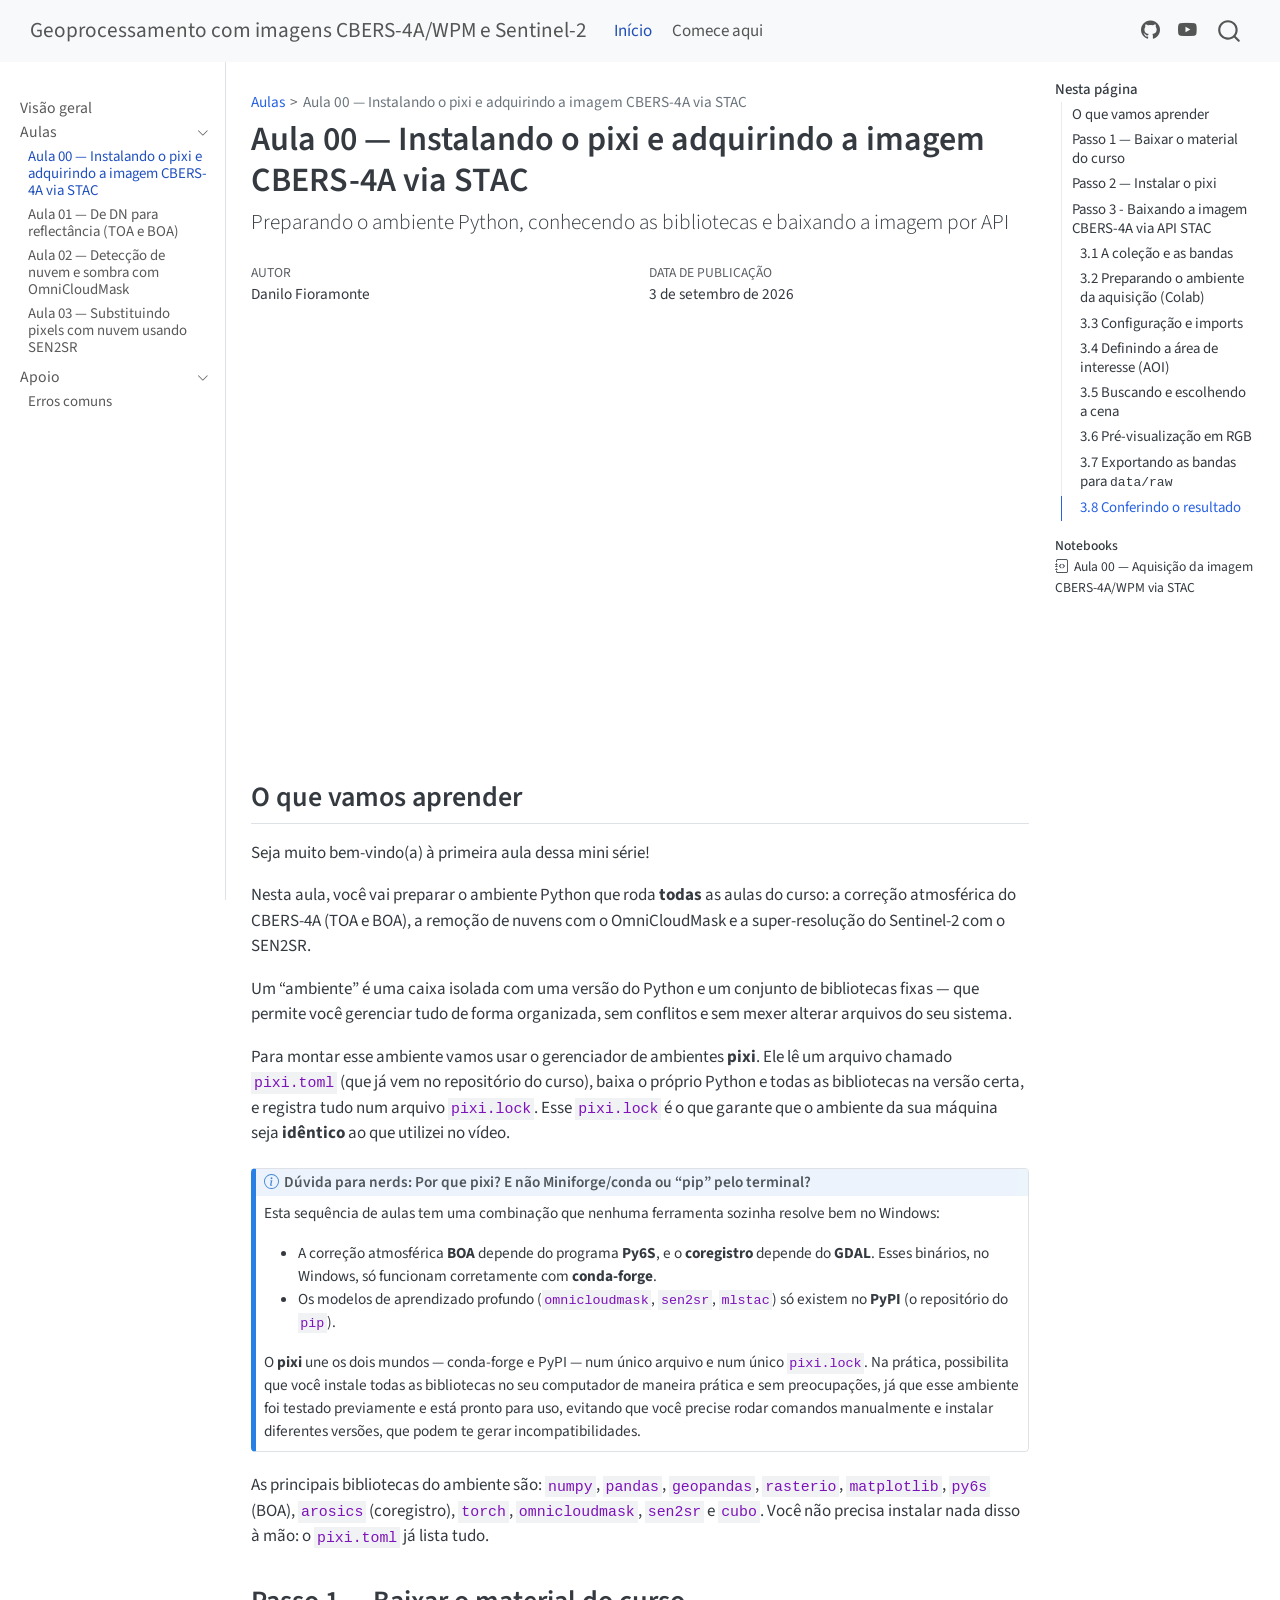
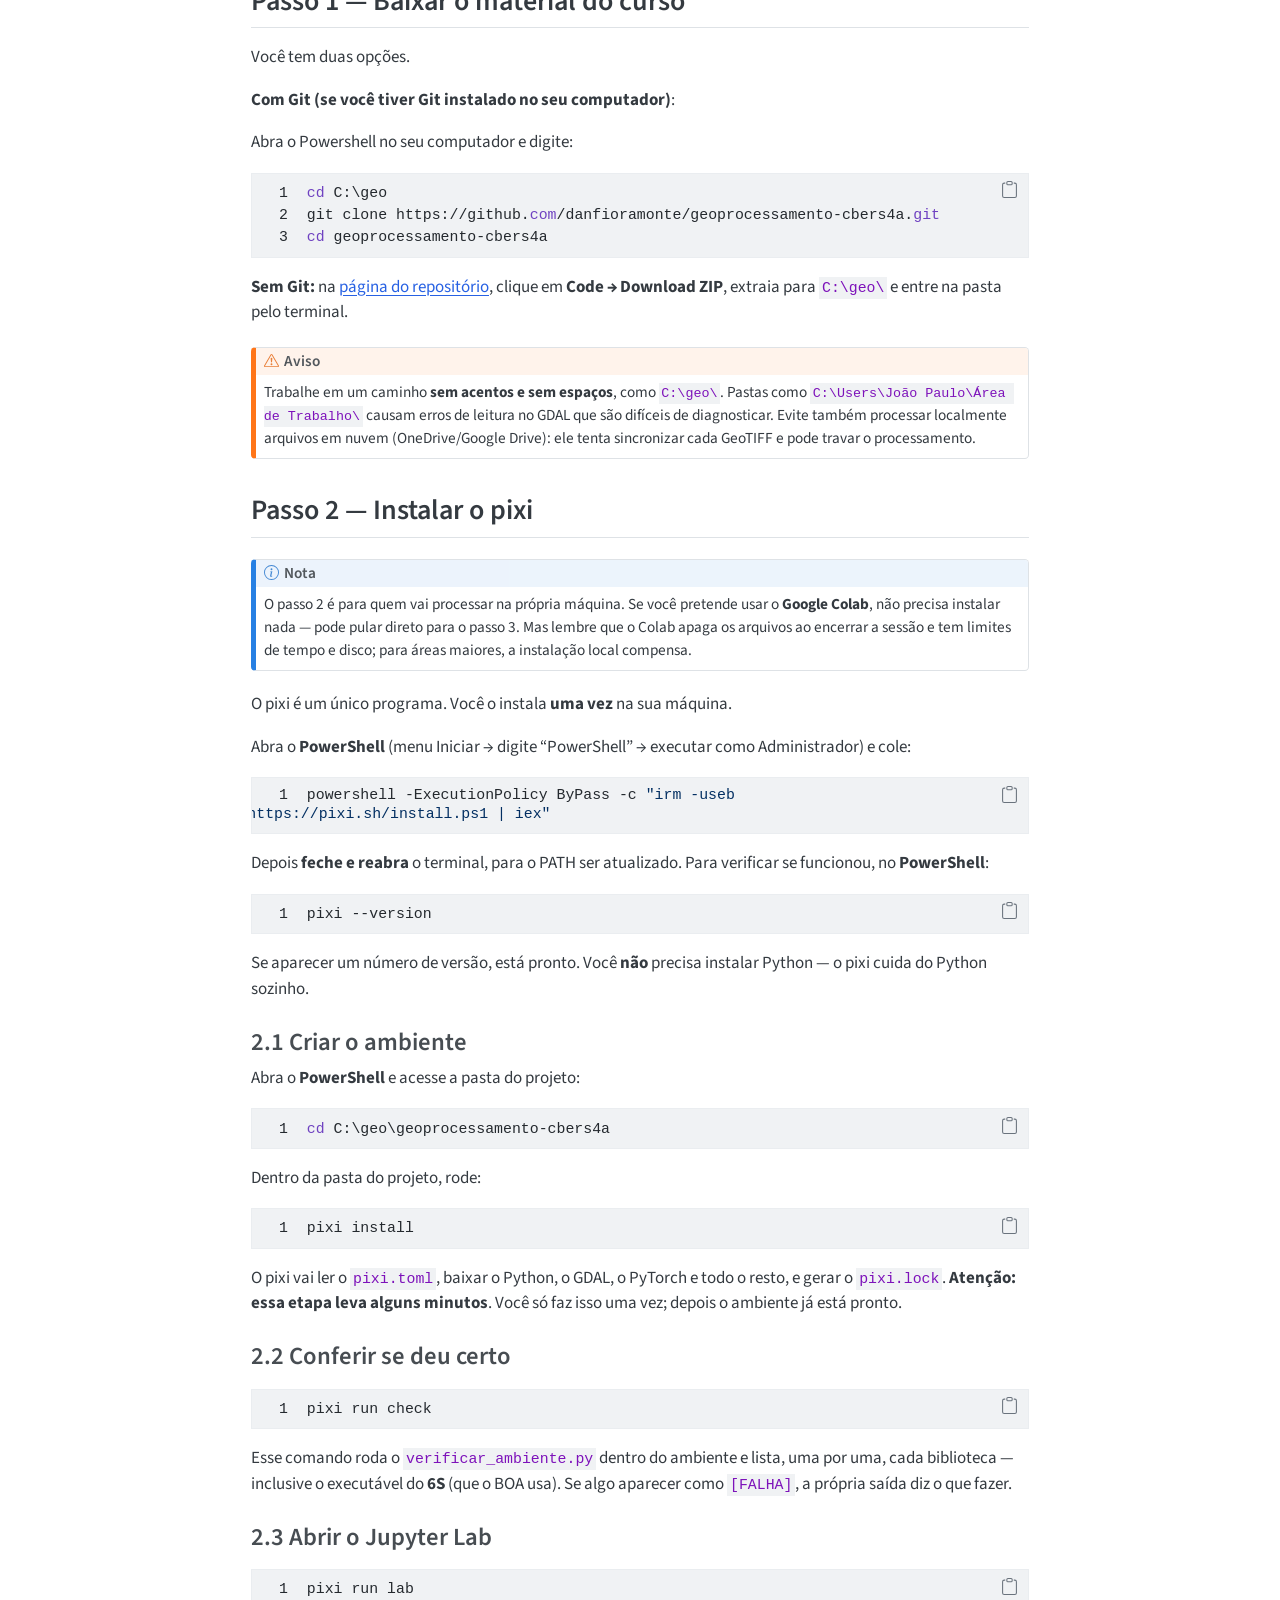
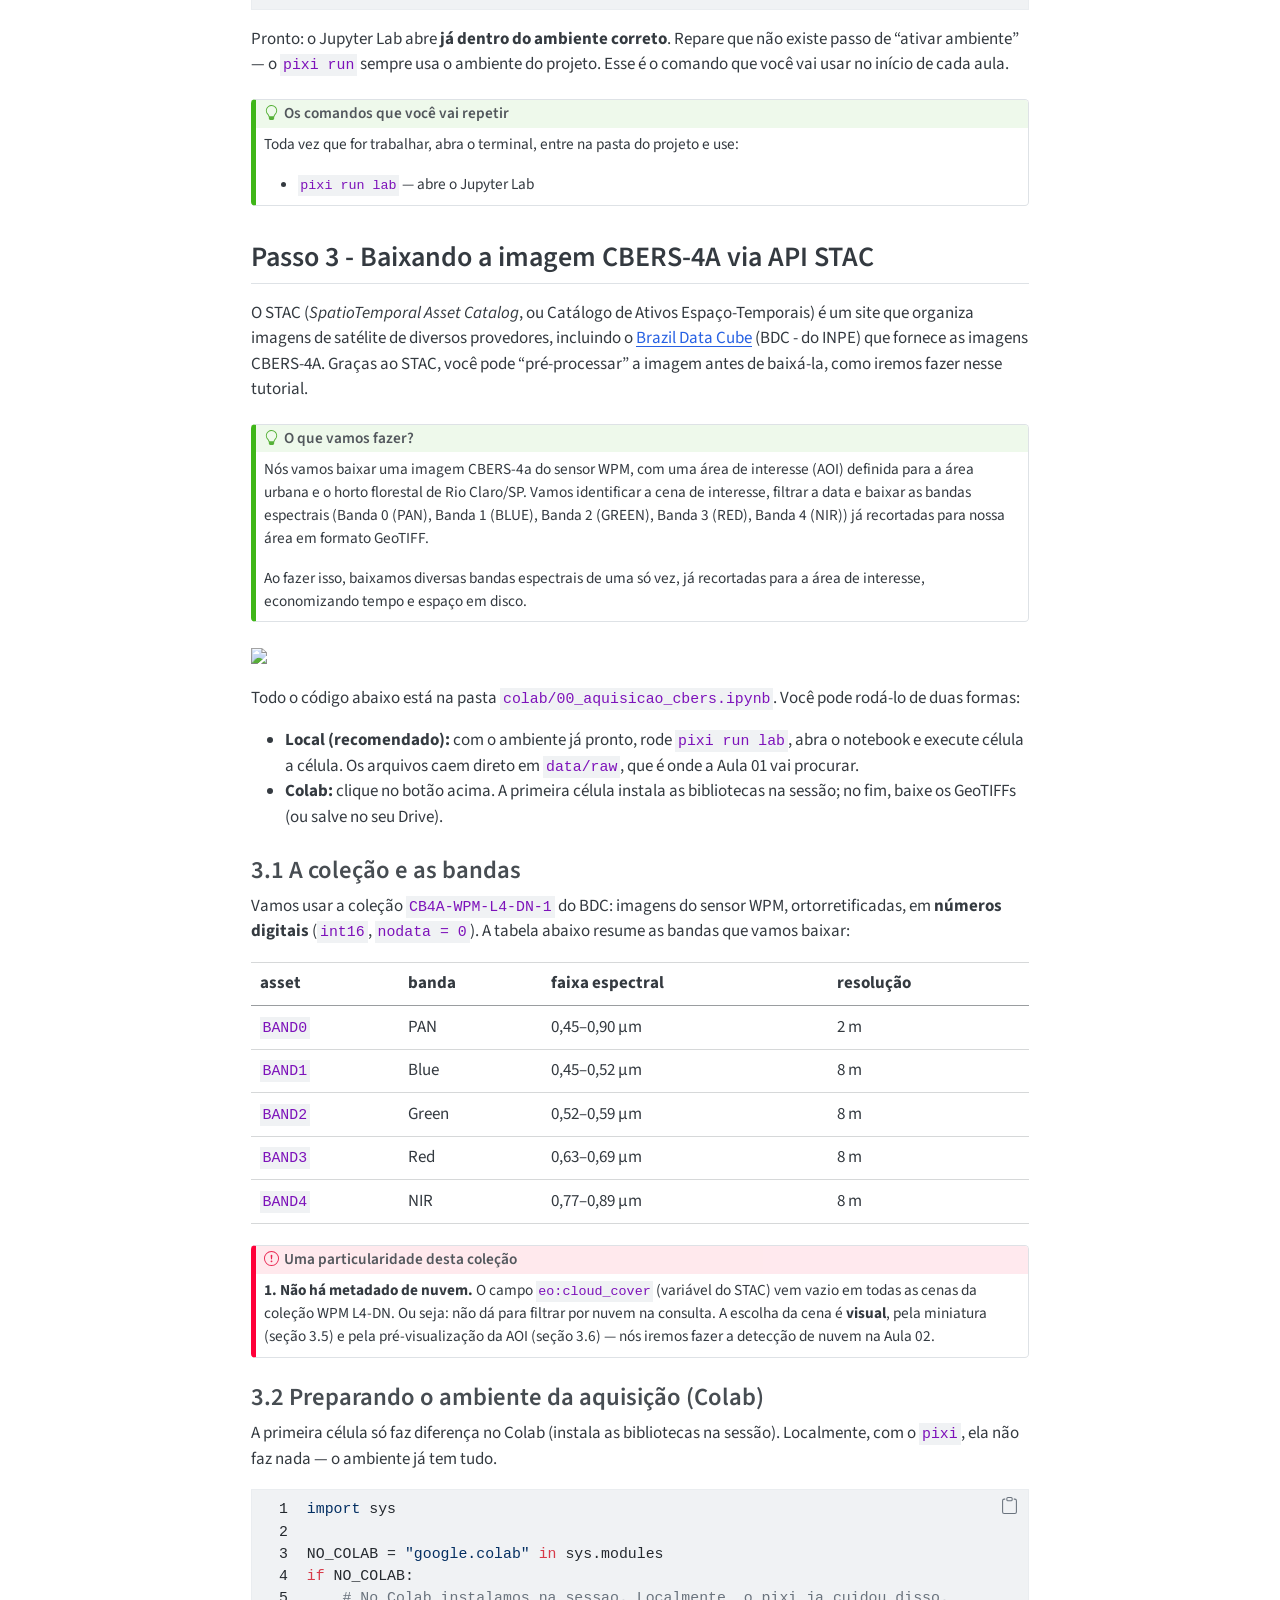
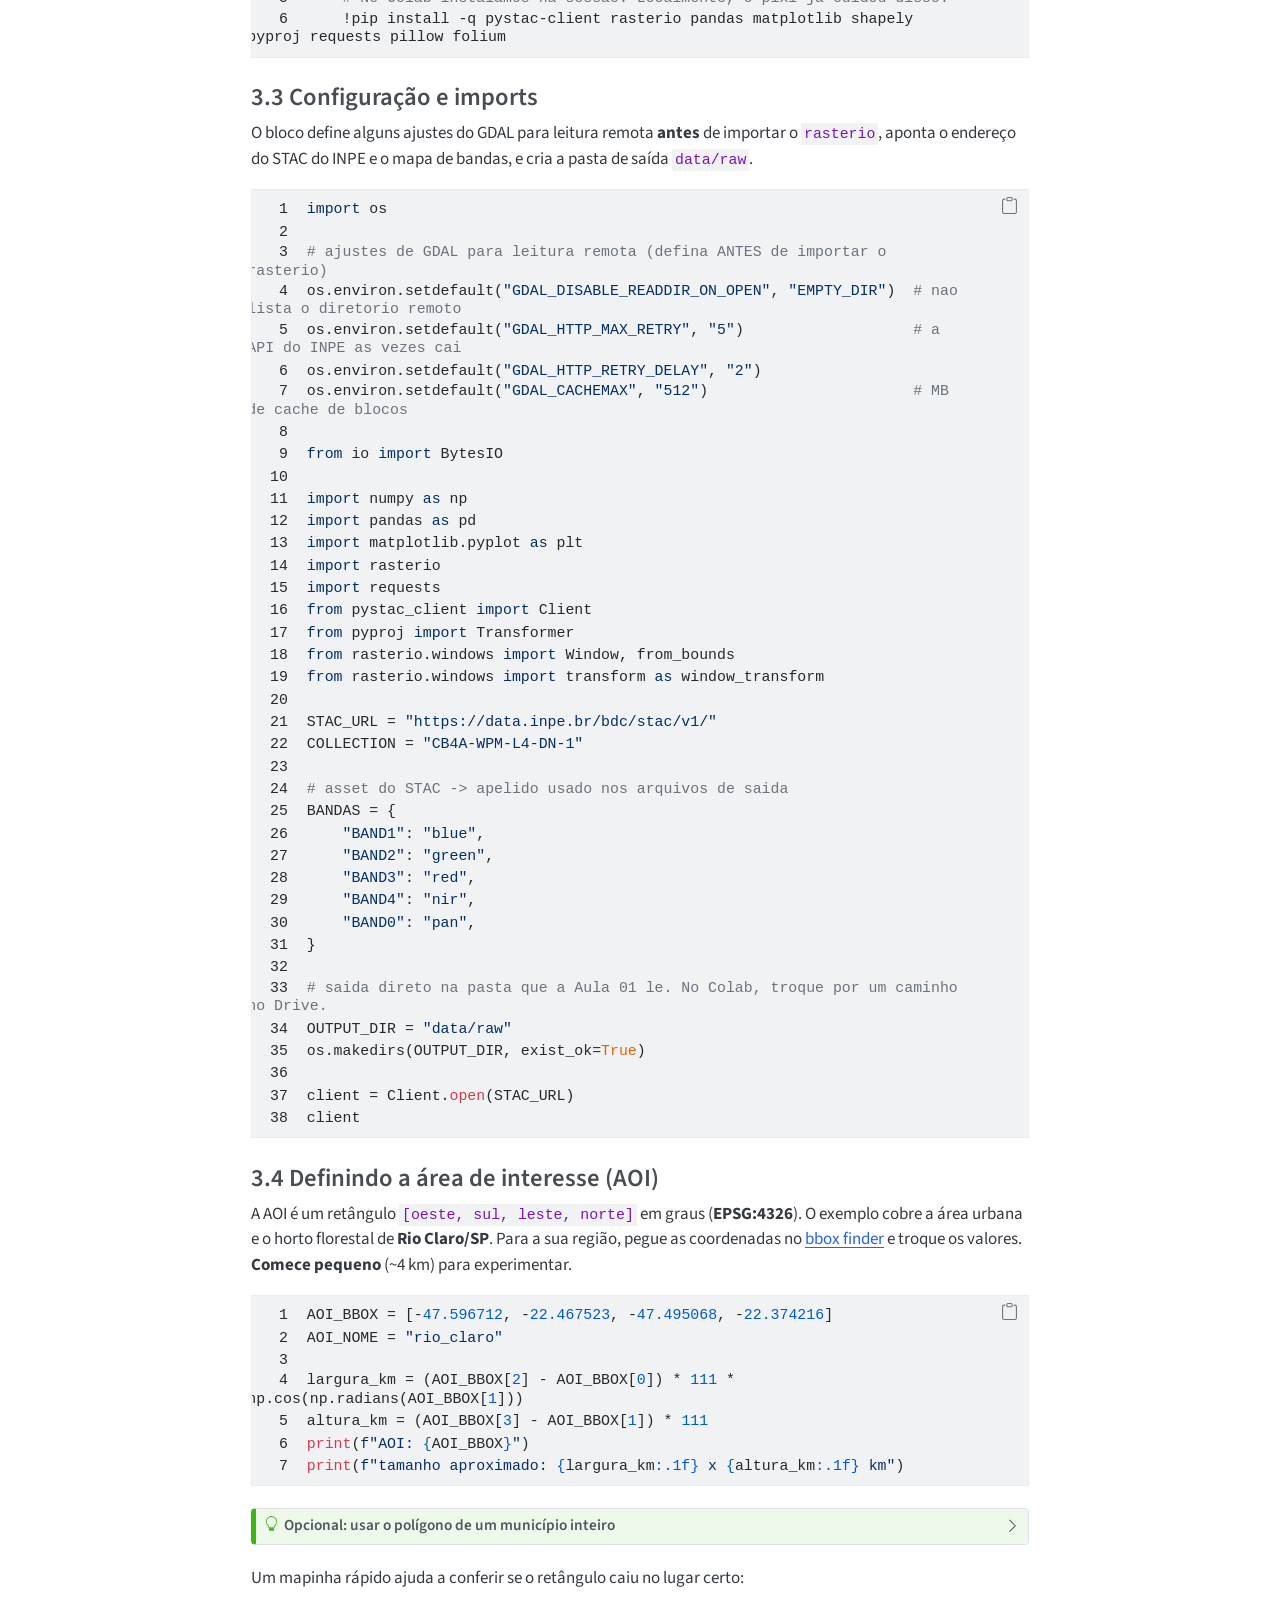
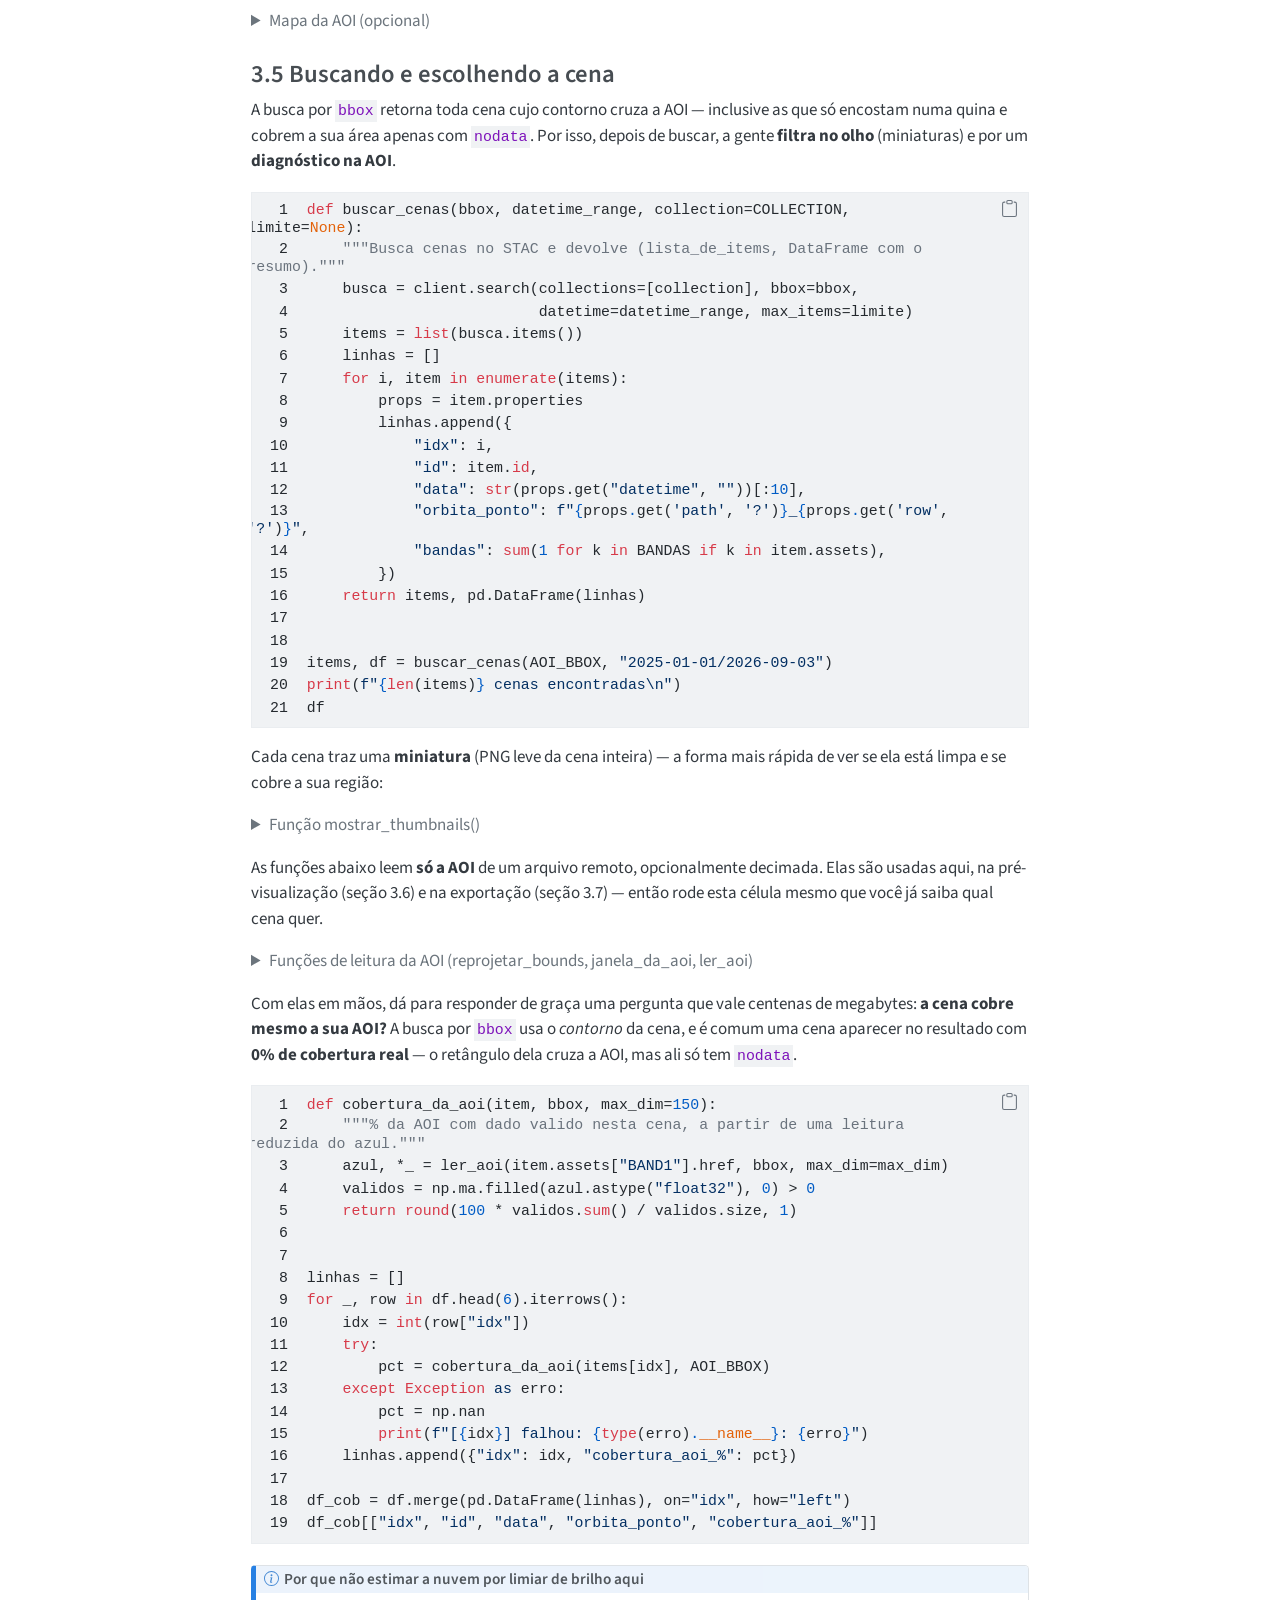
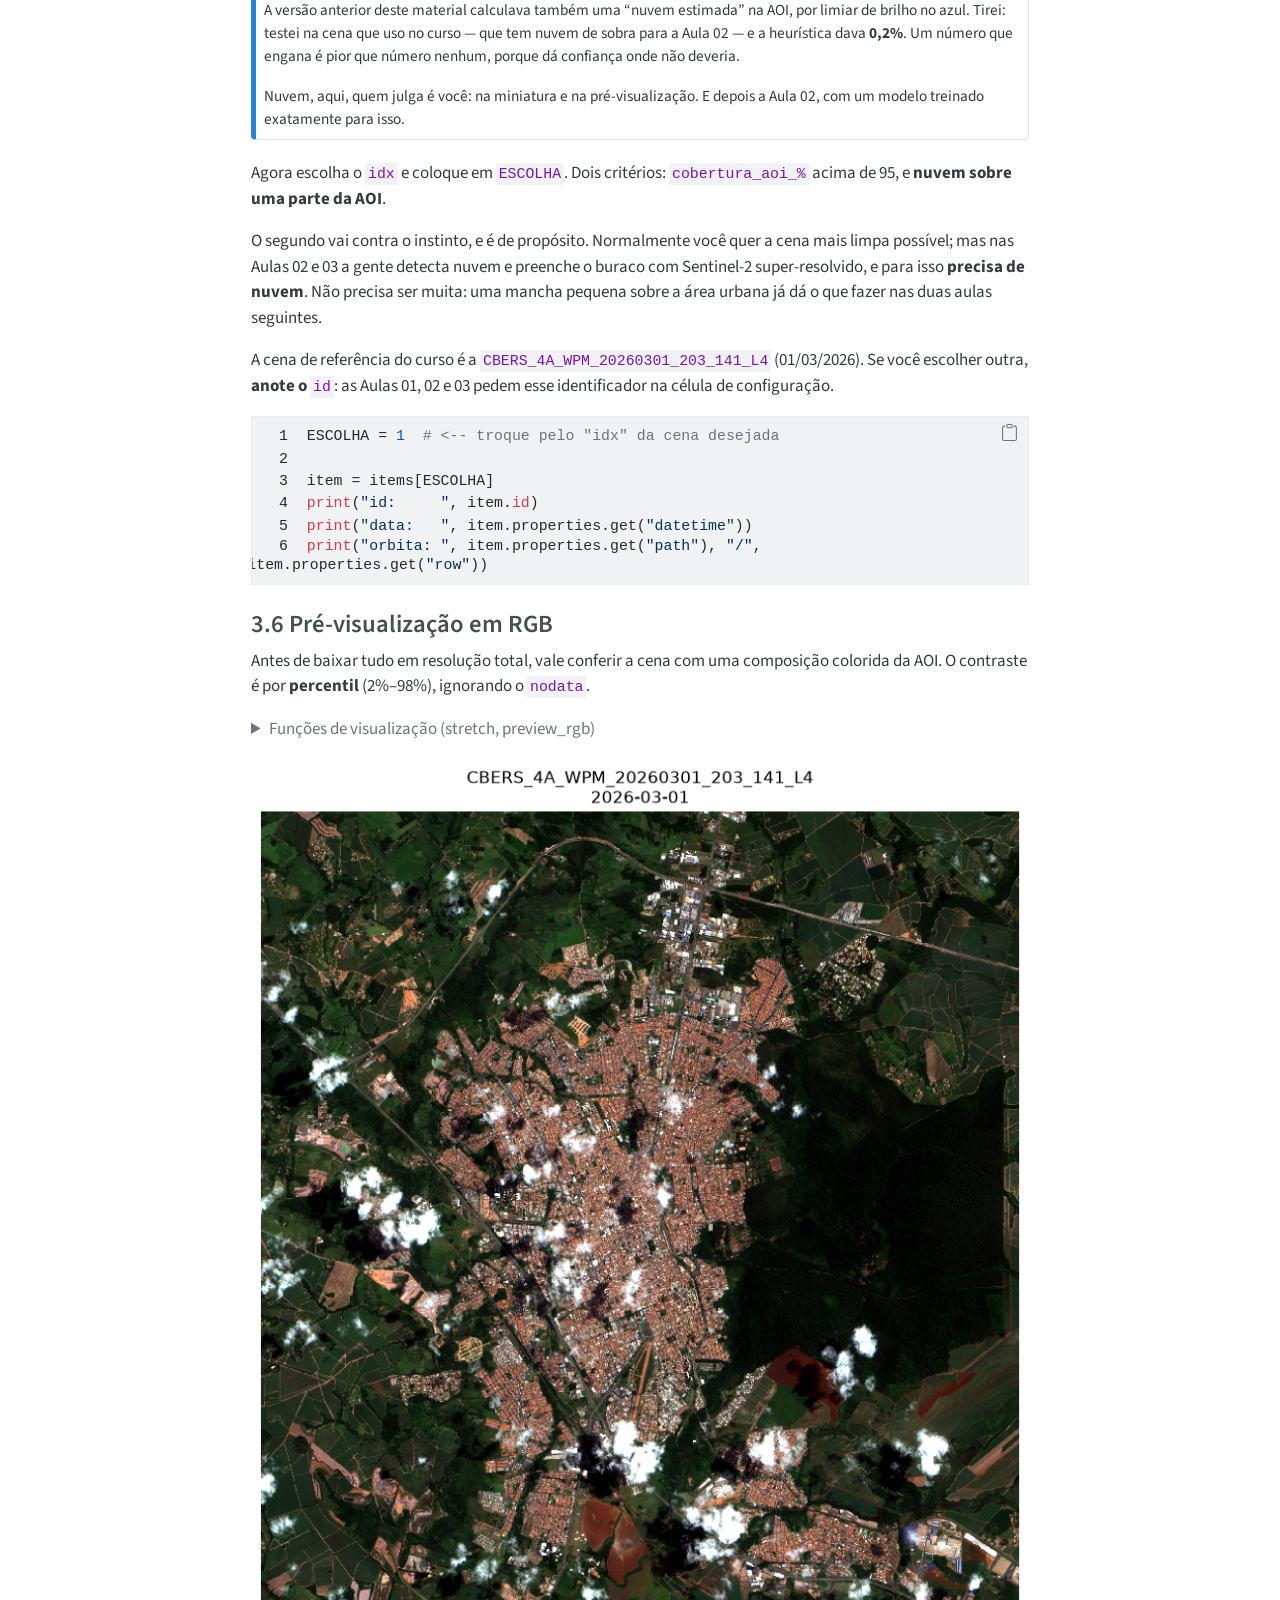
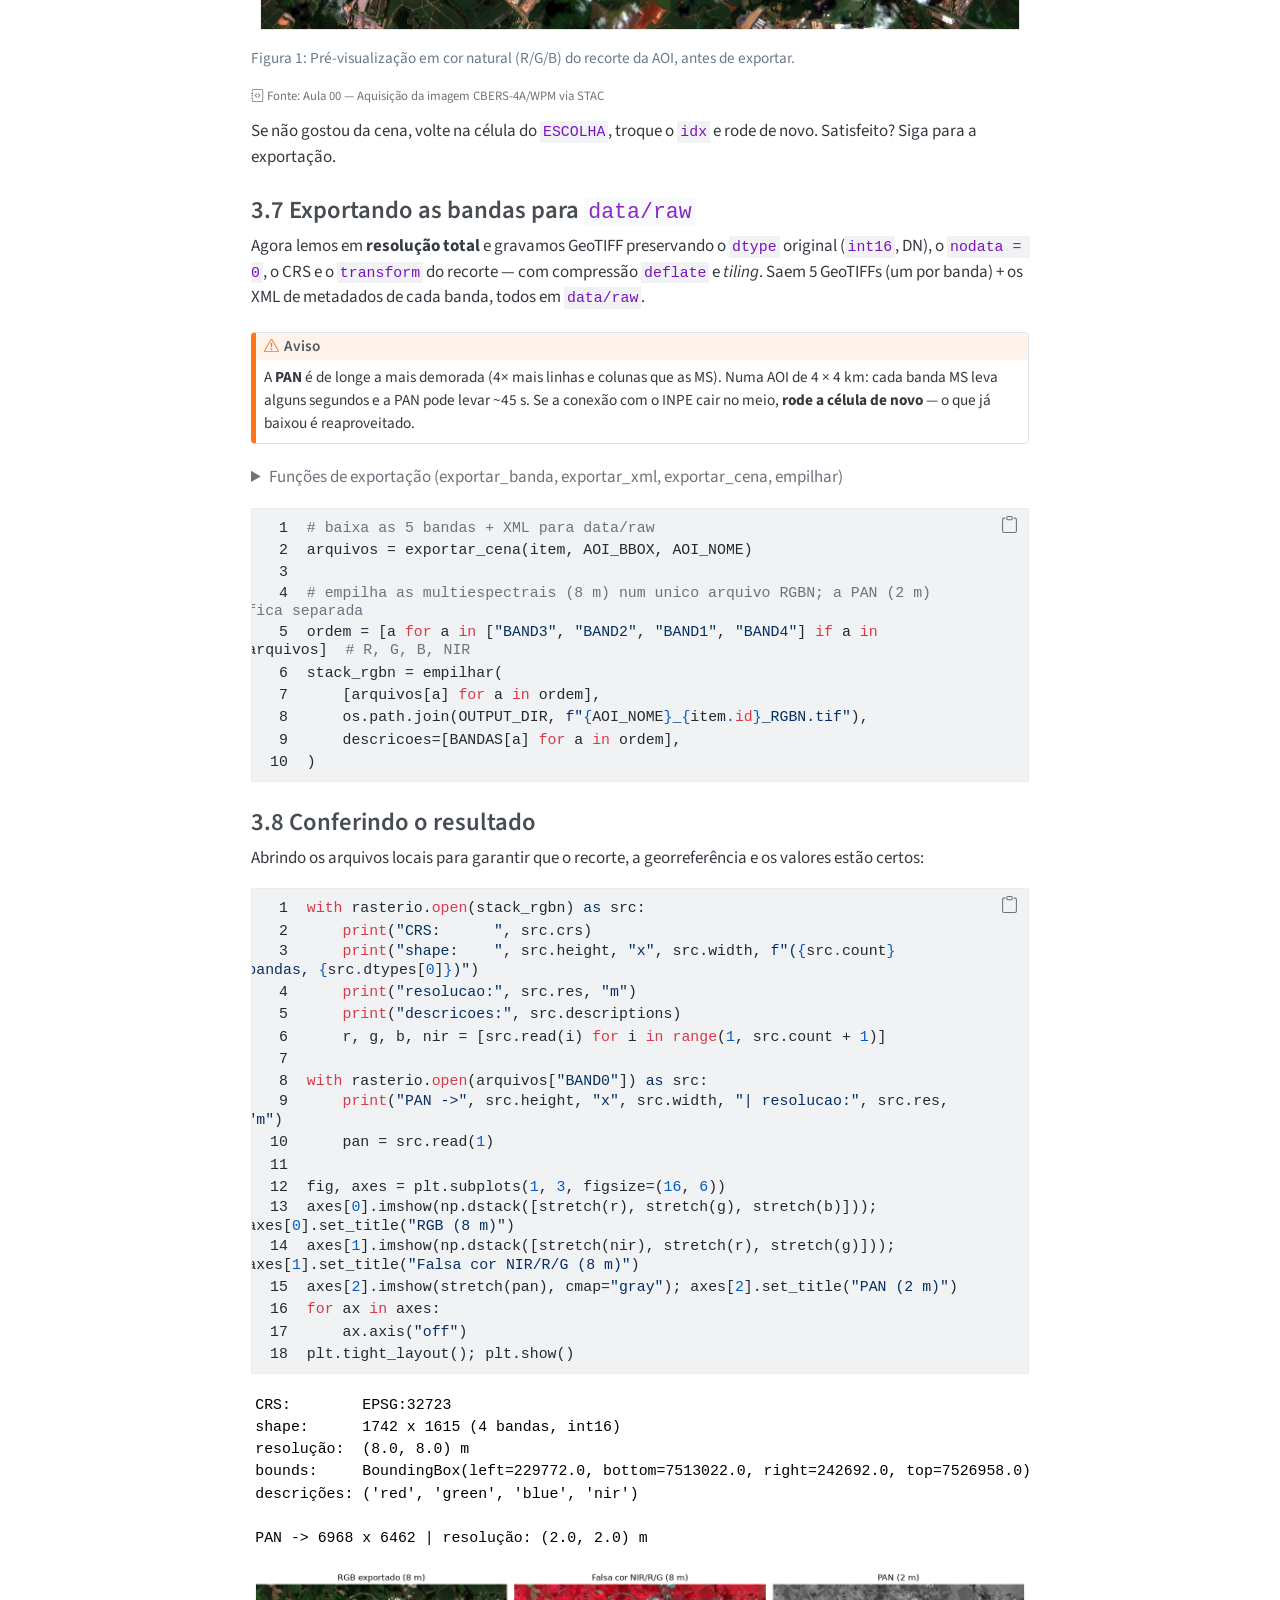
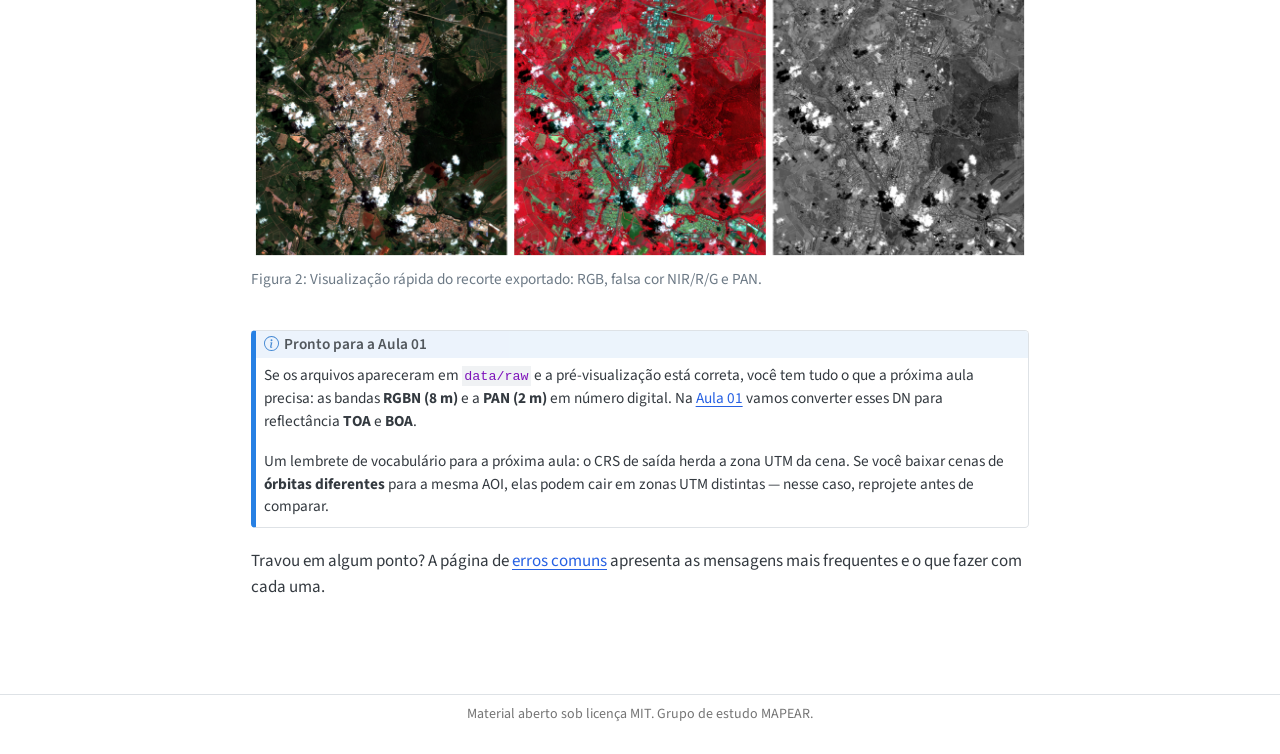
==== commit 2edffa0b: "0.0.3 atualizações bbox + correções .qmd/.ipynb" ====
--- a/docs/aulas/00-ambiente.html
+++ b/docs/aulas/00-ambiente.html
@@ -489,7 +489,7 @@
 <section id="preparando-o-ambiente-da-aquisição-colab" class="level3">
 <h3 class="anchored" data-anchor-id="preparando-o-ambiente-da-aquisição-colab">3.2 Preparando o ambiente da aquisição (Colab)</h3>
 <p>A primeira célula só faz diferença no Colab (instala as bibliotecas na sessão). Localmente, com o <code>pixi</code>, ela não faz nada — o ambiente já tem tudo.</p>
-<div id="f999966c" class="cell">
+<div id="06bbd4fb" class="cell">
 <div class="code-copy-outer-scaffold"><div class="sourceCode cell-code" id="cb8"><pre class="sourceCode numberSource python number-lines code-with-copy"><code class="sourceCode python"><span id="cb8-1"><a href="#cb8-1"></a><span class="im">import</span> sys</span>
 <span id="cb8-2"><a href="#cb8-2"></a></span>
 <span id="cb8-3"><a href="#cb8-3"></a>NO_COLAB <span class="op">=</span> <span class="st">"google.colab"</span> <span class="kw">in</span> sys.modules</span>
@@ -501,7 +501,7 @@
 <section id="configuração-e-imports" class="level3">
 <h3 class="anchored" data-anchor-id="configuração-e-imports">3.3 Configuração e imports</h3>
 <p>O bloco define alguns ajustes do GDAL para leitura remota <strong>antes</strong> de importar o <code>rasterio</code>, aponta o endereço do STAC do INPE e o mapa de bandas, e cria a pasta de saída <code>data/raw</code>.</p>
-<div id="b6125810" class="cell">
+<div id="d6ff7169" class="cell">
 <div class="code-copy-outer-scaffold"><div class="sourceCode cell-code" id="cb9"><pre class="sourceCode numberSource python number-lines code-with-copy"><code class="sourceCode python"><span id="cb9-1"><a href="#cb9-1"></a><span class="im">import</span> os</span>
 <span id="cb9-2"><a href="#cb9-2"></a></span>
 <span id="cb9-3"><a href="#cb9-3"></a><span class="co"># ajustes de GDAL para leitura remota (defina ANTES de importar o rasterio)</span></span>
@@ -544,8 +544,8 @@
 </section>
 <section id="definindo-a-área-de-interesse-aoi" class="level3">
 <h3 class="anchored" data-anchor-id="definindo-a-área-de-interesse-aoi">3.4 Definindo a área de interesse (AOI)</h3>
-<p>A AOI é um retângulo <code>[oeste, sul, leste, norte]</code> em graus (<strong>EPSG:4326</strong>). O exemplo cobre a área urbana e o horto florestal de <strong>Rio Claro/SP</strong>. Para a sua região, pegue as coordenadas no <a href="https://bboxfinder.com/">bbox finder</a> e troque os valores. <strong>Comece pequeno</strong> (~4 km) para experimentar.</p>
-<div id="e831d96d" class="cell">
+<p>A AOI é um retângulo <code>[oeste, sul, leste, norte]</code> em graus (<strong>EPSG:4326</strong>). O exemplo cobre a área urbana e o horto florestal de <strong>Rio Claro/SP</strong>. Para a sua região, pegue as coordenadas no <a href="https://rodostoteknoloji.com/online-tools/bbox-tool-en.html">bbox finder</a> e troque os valores. <strong>Comece pequeno</strong> (~4 km) para experimentar.</p>
+<div id="f8aead12" class="cell">
 <div class="code-copy-outer-scaffold"><div class="sourceCode cell-code" id="cb10"><pre class="sourceCode numberSource python number-lines code-with-copy"><code class="sourceCode python"><span id="cb10-1"><a href="#cb10-1"></a>AOI_BBOX <span class="op">=</span> [<span class="op">-</span><span class="fl">47.596712</span>, <span class="op">-</span><span class="fl">22.467523</span>, <span class="op">-</span><span class="fl">47.495068</span>, <span class="op">-</span><span class="fl">22.374216</span>]</span>
 <span id="cb10-2"><a href="#cb10-2"></a>AOI_NOME <span class="op">=</span> <span class="st">"rio_claro"</span></span>
 <span id="cb10-3"><a href="#cb10-3"></a></span>
@@ -577,7 +577,7 @@
 </div>
 </div>
 <p>Um mapinha rápido ajuda a conferir se o retângulo caiu no lugar certo:</p>
-<div id="5372b921" class="cell">
+<div id="9c73b912" class="cell">
 <details class="code-fold">
 <summary>Mapa da AOI (opcional)</summary>
 <div class="code-copy-outer-scaffold"><div class="sourceCode cell-code" id="cb12"><pre class="sourceCode numberSource python number-lines code-with-copy"><code class="sourceCode python"><span id="cb12-1"><a href="#cb12-1"></a><span class="im">import</span> folium</span>
@@ -596,7 +596,7 @@
 <section id="buscando-e-escolhendo-a-cena" class="level3">
 <h3 class="anchored" data-anchor-id="buscando-e-escolhendo-a-cena">3.5 Buscando e escolhendo a cena</h3>
 <p>A busca por <code>bbox</code> retorna toda cena cujo contorno cruza a AOI — inclusive as que só encostam numa quina e cobrem a sua área apenas com <code>nodata</code>. Por isso, depois de buscar, a gente <strong>filtra no olho</strong> (miniaturas) e por um <strong>diagnóstico na AOI</strong>.</p>
-<div id="259b1718" class="cell">
+<div id="52c9cd42" class="cell">
 <div class="code-copy-outer-scaffold"><div class="sourceCode cell-code" id="cb13"><pre class="sourceCode numberSource python number-lines code-with-copy"><code class="sourceCode python"><span id="cb13-1"><a href="#cb13-1"></a><span class="kw">def</span> buscar_cenas(bbox, datetime_range, collection<span class="op">=</span>COLLECTION, limite<span class="op">=</span><span class="va">None</span>):</span>
 <span id="cb13-2"><a href="#cb13-2"></a>    <span class="co">"""Busca cenas no STAC e devolve (lista_de_items, DataFrame com o resumo)."""</span></span>
 <span id="cb13-3"><a href="#cb13-3"></a>    busca <span class="op">=</span> client.search(collections<span class="op">=</span>[collection], bbox<span class="op">=</span>bbox,</span>
@@ -620,7 +620,7 @@
 <span id="cb13-21"><a href="#cb13-21"></a>df</span></code></pre></div><button title="Copiar para a área de transferência" class="code-copy-button"><i class="bi"></i></button></div>
 </div>
 <p>Cada cena traz uma <strong>miniatura</strong> (PNG leve da cena inteira) — a forma mais rápida de ver se ela está limpa e se cobre a sua região:</p>
-<div id="945c88b2" class="cell">
+<div id="d673c167" class="cell">
 <details class="code-fold">
 <summary>Função mostrar_thumbnails()</summary>
 <div class="code-copy-outer-scaffold"><div class="sourceCode cell-code" id="cb14"><pre class="sourceCode numberSource python number-lines code-with-copy"><code class="sourceCode python"><span id="cb14-1"><a href="#cb14-1"></a><span class="kw">def</span> mostrar_thumbnails(items, df, n<span class="op">=</span><span class="dv">8</span>, colunas<span class="op">=</span><span class="dv">4</span>):</span>
@@ -650,7 +650,7 @@
 </details>
 </div>
 <p>As funções abaixo leem <strong>só a AOI</strong> de um arquivo remoto, opcionalmente decimada. Elas são usadas aqui, na pré-visualização (seção 3.6) e na exportação (seção 3.7) — então rode esta célula mesmo que você já saiba qual cena quer.</p>
-<div id="366fb5ea" class="cell">
+<div id="e7fff9ce" class="cell">
 <details class="code-fold">
 <summary>Funções de leitura da AOI (reprojetar_bounds, janela_da_aoi, ler_aoi)</summary>
 <div class="code-copy-outer-scaffold"><div class="sourceCode cell-code" id="cb15"><pre class="sourceCode numberSource python number-lines code-with-copy"><code class="sourceCode python"><span id="cb15-1"><a href="#cb15-1"></a><span class="kw">def</span> reprojetar_bounds(bounds, de<span class="op">=</span><span class="st">"EPSG:4326"</span>, para<span class="op">=</span><span class="va">None</span>):</span>
@@ -693,7 +693,7 @@
 </details>
 </div>
 <p>Com elas em mãos, dá para responder de graça uma pergunta que vale centenas de megabytes: <strong>a cena cobre mesmo a sua AOI?</strong> A busca por <code>bbox</code> usa o <em>contorno</em> da cena, e é comum uma cena aparecer no resultado com <strong>0% de cobertura real</strong> — o retângulo dela cruza a AOI, mas ali só tem <code>nodata</code>.</p>
-<div id="e27d3bb6" class="cell">
+<div id="5e6f36f8" class="cell">
 <div class="code-copy-outer-scaffold"><div class="sourceCode cell-code" id="cb16"><pre class="sourceCode numberSource python number-lines code-with-copy"><code class="sourceCode python"><span id="cb16-1"><a href="#cb16-1"></a><span class="kw">def</span> cobertura_da_aoi(item, bbox, max_dim<span class="op">=</span><span class="dv">150</span>):</span>
 <span id="cb16-2"><a href="#cb16-2"></a>    <span class="co">"""% da AOI com dado valido nesta cena, a partir de uma leitura reduzida do azul."""</span></span>
 <span id="cb16-3"><a href="#cb16-3"></a>    azul, <span class="op">*</span>_ <span class="op">=</span> ler_aoi(item.assets[<span class="st">"BAND1"</span>].href, bbox, max_dim<span class="op">=</span>max_dim)</span>
@@ -731,7 +731,7 @@
 <p>Agora escolha o <code>idx</code> e coloque em <code>ESCOLHA</code>. Dois critérios: <code>cobertura_aoi_%</code> acima de 95, e <strong>nuvem sobre uma parte da AOI</strong>.</p>
 <p>O segundo vai contra o instinto, e é de propósito. Normalmente você quer a cena mais limpa possível; mas nas Aulas 02 e 03 a gente detecta nuvem e preenche o buraco com Sentinel-2 super-resolvido, e para isso <strong>precisa de nuvem</strong>. Não precisa ser muita: uma mancha pequena sobre a área urbana já dá o que fazer nas duas aulas seguintes.</p>
 <p>A cena de referência do curso é a <code>CBERS_4A_WPM_20260301_203_141_L4</code> (01/03/2026). Se você escolher outra, <strong>anote o <code>id</code></strong>: as Aulas 01, 02 e 03 pedem esse identificador na célula de configuração.</p>
-<div id="8f5ebfbd" class="cell">
+<div id="614fb32f" class="cell">
 <div class="code-copy-outer-scaffold"><div class="sourceCode cell-code" id="cb17"><pre class="sourceCode numberSource python number-lines code-with-copy"><code class="sourceCode python"><span id="cb17-1"><a href="#cb17-1"></a>ESCOLHA <span class="op">=</span> <span class="dv">1</span>  <span class="co"># &lt;-- troque pelo "idx" da cena desejada</span></span>
 <span id="cb17-2"><a href="#cb17-2"></a></span>
 <span id="cb17-3"><a href="#cb17-3"></a>item <span class="op">=</span> items[ESCOLHA]</span>
@@ -743,7 +743,7 @@
 <section id="pré-visualização-em-rgb" class="level3">
 <h3 class="anchored" data-anchor-id="pré-visualização-em-rgb">3.6 Pré-visualização em RGB</h3>
 <p>Antes de baixar tudo em resolução total, vale conferir a cena com uma composição colorida da AOI. O contraste é por <strong>percentil</strong> (2%–98%), ignorando o <code>nodata</code>.</p>
-<div id="49049825" class="cell">
+<div id="d2c25ec4" class="cell">
 <details class="code-fold">
 <summary>Funções de visualização (stretch, preview_rgb)</summary>
 <div class="code-copy-outer-scaffold"><div class="sourceCode cell-code" id="cb18"><pre class="sourceCode numberSource python number-lines code-with-copy"><code class="sourceCode python"><span id="cb18-1"><a href="#cb18-1"></a><span class="kw">def</span> stretch(array, low_pct<span class="op">=</span><span class="dv">2</span>, high_pct<span class="op">=</span><span class="dv">98</span>):</span>
@@ -770,7 +770,7 @@
 </details>
 </div>
 <div class="quarto-embed-nb-cell">
-<div id="cell-fig-preview-rgb" class="cell" data-execution_count="10">
+<div id="cell-fig-preview-rgb" class="cell" data-execution_count="8">
 <div class="cell-output cell-output-display">
 <div id="fig-preview-rgb" class="quarto-float quarto-figure quarto-figure-center anchored">
 <figure class="quarto-float quarto-float-fig figure">
@@ -803,7 +803,7 @@
 <p>A <strong>PAN</strong> é de longe a mais demorada (4× mais linhas e colunas que as MS). Numa AOI de 4 × 4 km: cada banda MS leva alguns segundos e a PAN pode levar ~45 s. Se a conexão com o INPE cair no meio, <strong>rode a célula de novo</strong> — o que já baixou é reaproveitado.</p>
 </div>
 </div>
-<div id="eeb186ba" class="cell">
+<div id="574109d3" class="cell">
 <details class="code-fold">
 <summary>Funções de exportação (exportar_banda, exportar_xml, exportar_cena, empilhar)</summary>
 <div class="code-copy-outer-scaffold"><div class="sourceCode cell-code" id="cb19"><pre class="sourceCode numberSource python number-lines code-with-copy"><code class="sourceCode python"><span id="cb19-1"><a href="#cb19-1"></a><span class="kw">def</span> exportar_banda(href, bbox, caminho_saida):</span>
@@ -873,7 +873,7 @@
 <span id="cb19-65"><a href="#cb19-65"></a>    <span class="cf">return</span> caminho_saida</span></code></pre></div><button title="Copiar para a área de transferência" class="code-copy-button"><i class="bi"></i></button></div>
 </details>
 </div>
-<div id="87e54387" class="cell">
+<div id="9d4e1e4e" class="cell">
 <div class="code-copy-outer-scaffold"><div class="sourceCode cell-code" id="cb20"><pre class="sourceCode numberSource python number-lines code-with-copy"><code class="sourceCode python"><span id="cb20-1"><a href="#cb20-1"></a><span class="co"># baixa as 5 bandas + XML para data/raw</span></span>
 <span id="cb20-2"><a href="#cb20-2"></a>arquivos <span class="op">=</span> exportar_cena(item, AOI_BBOX, AOI_NOME)</span>
 <span id="cb20-3"><a href="#cb20-3"></a></span>
@@ -889,7 +889,7 @@
 <section id="conferindo-o-resultado" class="level3">
 <h3 class="anchored" data-anchor-id="conferindo-o-resultado">3.8 Conferindo o resultado</h3>
 <p>Abrindo os arquivos locais para garantir que o recorte, a georreferência e os valores estão certos:</p>
-<div id="03e92c36" class="cell">
+<div id="ff7d7a03" class="cell">
 <div class="code-copy-outer-scaffold"><div class="sourceCode cell-code" id="cb21"><pre class="sourceCode numberSource python number-lines code-with-copy"><code class="sourceCode python"><span id="cb21-1"><a href="#cb21-1"></a><span class="cf">with</span> rasterio.<span class="bu">open</span>(stack_rgbn) <span class="im">as</span> src:</span>
 <span id="cb21-2"><a href="#cb21-2"></a>    <span class="bu">print</span>(<span class="st">"CRS:      "</span>, src.crs)</span>
 <span id="cb21-3"><a href="#cb21-3"></a>    <span class="bu">print</span>(<span class="st">"shape:    "</span>, src.height, <span class="st">"x"</span>, src.width, <span class="ss">f"(</span><span class="sc">{</span>src<span class="sc">.</span>count<span class="sc">}</span><span class="ss"> bandas, </span><span class="sc">{</span>src<span class="sc">.</span>dtypes[<span class="dv">0</span>]<span class="sc">}</span><span class="ss">)"</span>)</span>
@@ -910,15 +910,15 @@
 <span id="cb21-18"><a href="#cb21-18"></a>plt.tight_layout()<span class="op">;</span> plt.show()</span></code></pre></div><button title="Copiar para a área de transferência" class="code-copy-button"><i class="bi"></i></button></div>
 </div>
 <div class="quarto-embed-nb-cell">
-<div id="cell-fig-exportacao" class="cell">
+<div id="cell-fig-exportacao" class="cell" data-execution_count="12">
 <div class="cell-output cell-output-stdout">
 <pre><code>CRS:        EPSG:32723
-shape:      1314 x 1287 (4 bandas, int16)
+shape:      1742 x 1615 (4 bandas, int16)
 resolução:  (8.0, 8.0) m
-bounds:     BoundingBox(left=232788.0, bottom=7513110.0, right=243084.0, top=7523622.0)
+bounds:     BoundingBox(left=229772.0, bottom=7513022.0, right=242692.0, top=7526958.0)
 descrições: ('red', 'green', 'blue', 'nir')
 
-PAN -&gt; 5257 x 5146 | resolução: (2.0, 2.0) m</code></pre>
+PAN -&gt; 6968 x 6462 | resolução: (2.0, 2.0) m</code></pre>
 </div>
 <div class="cell-output cell-output-display">
 <div id="fig-exportacao" class="quarto-float quarto-figure quarto-figure-center anchored">
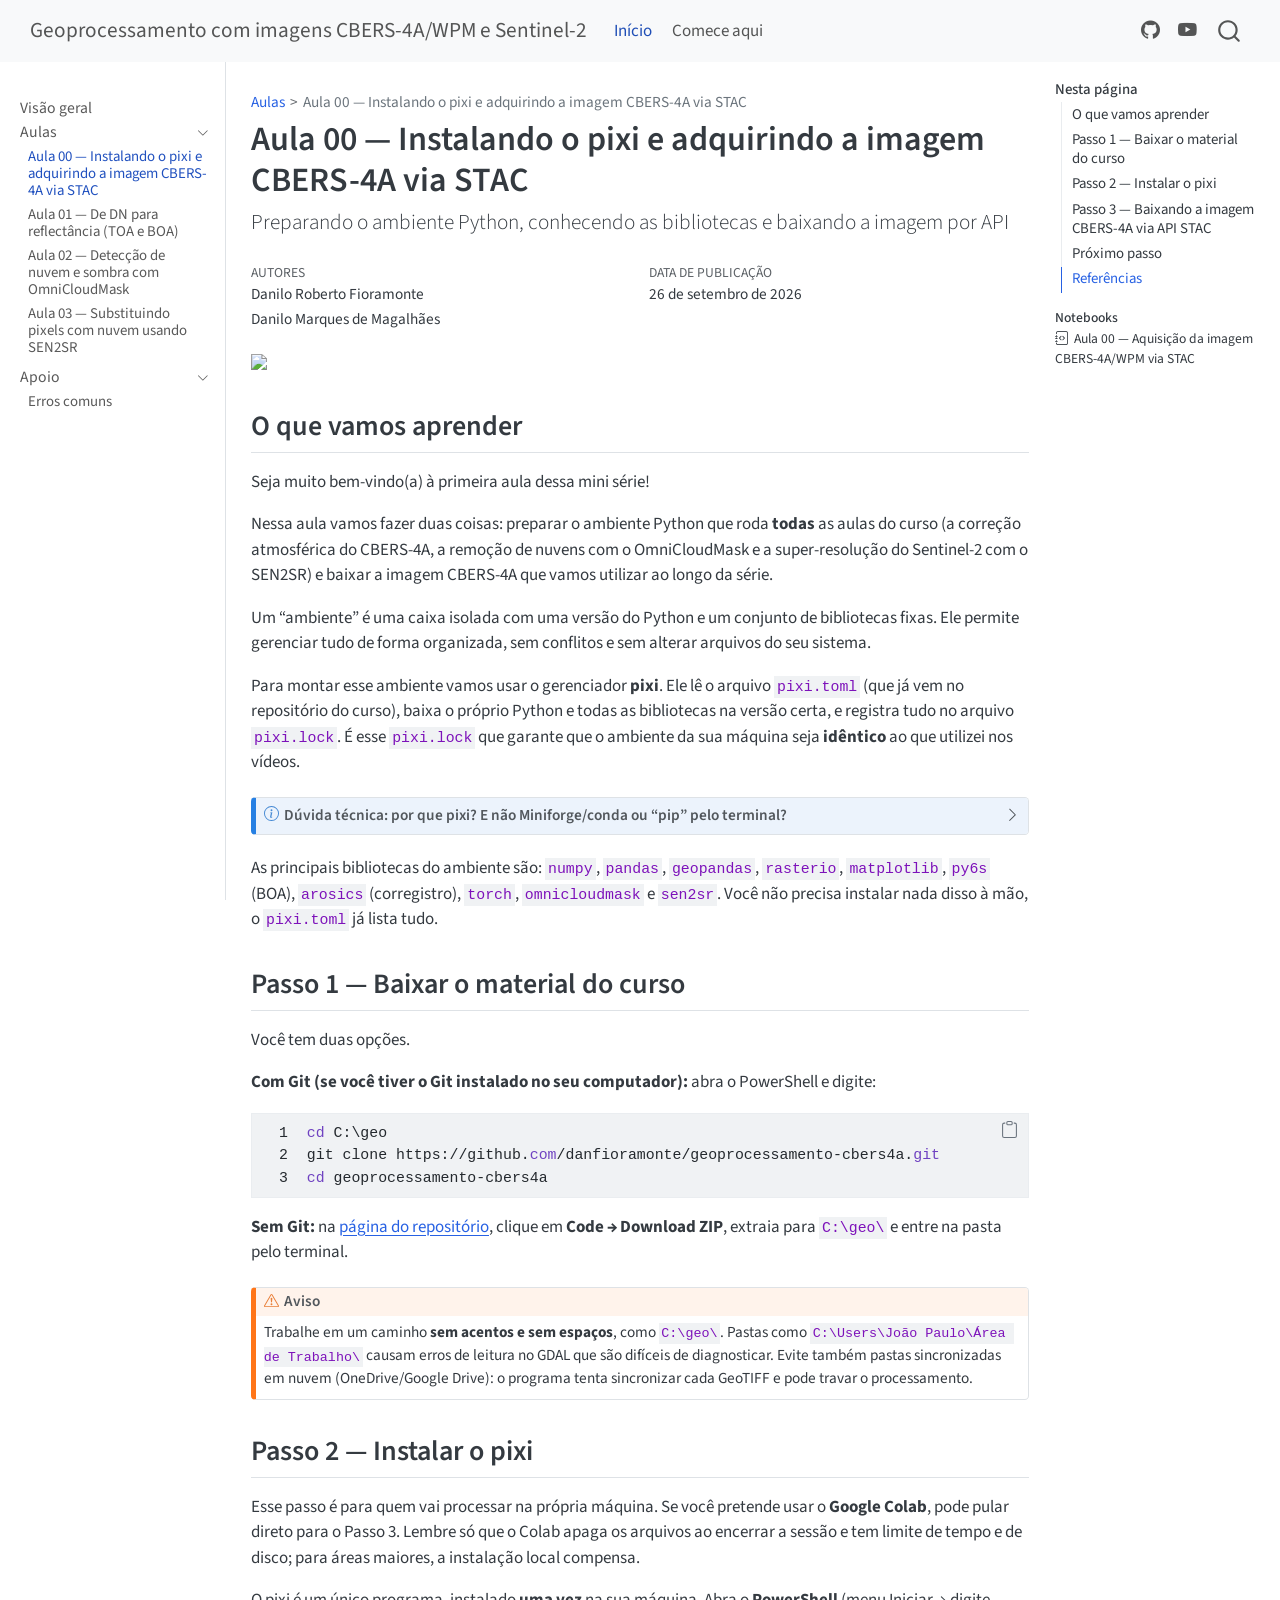
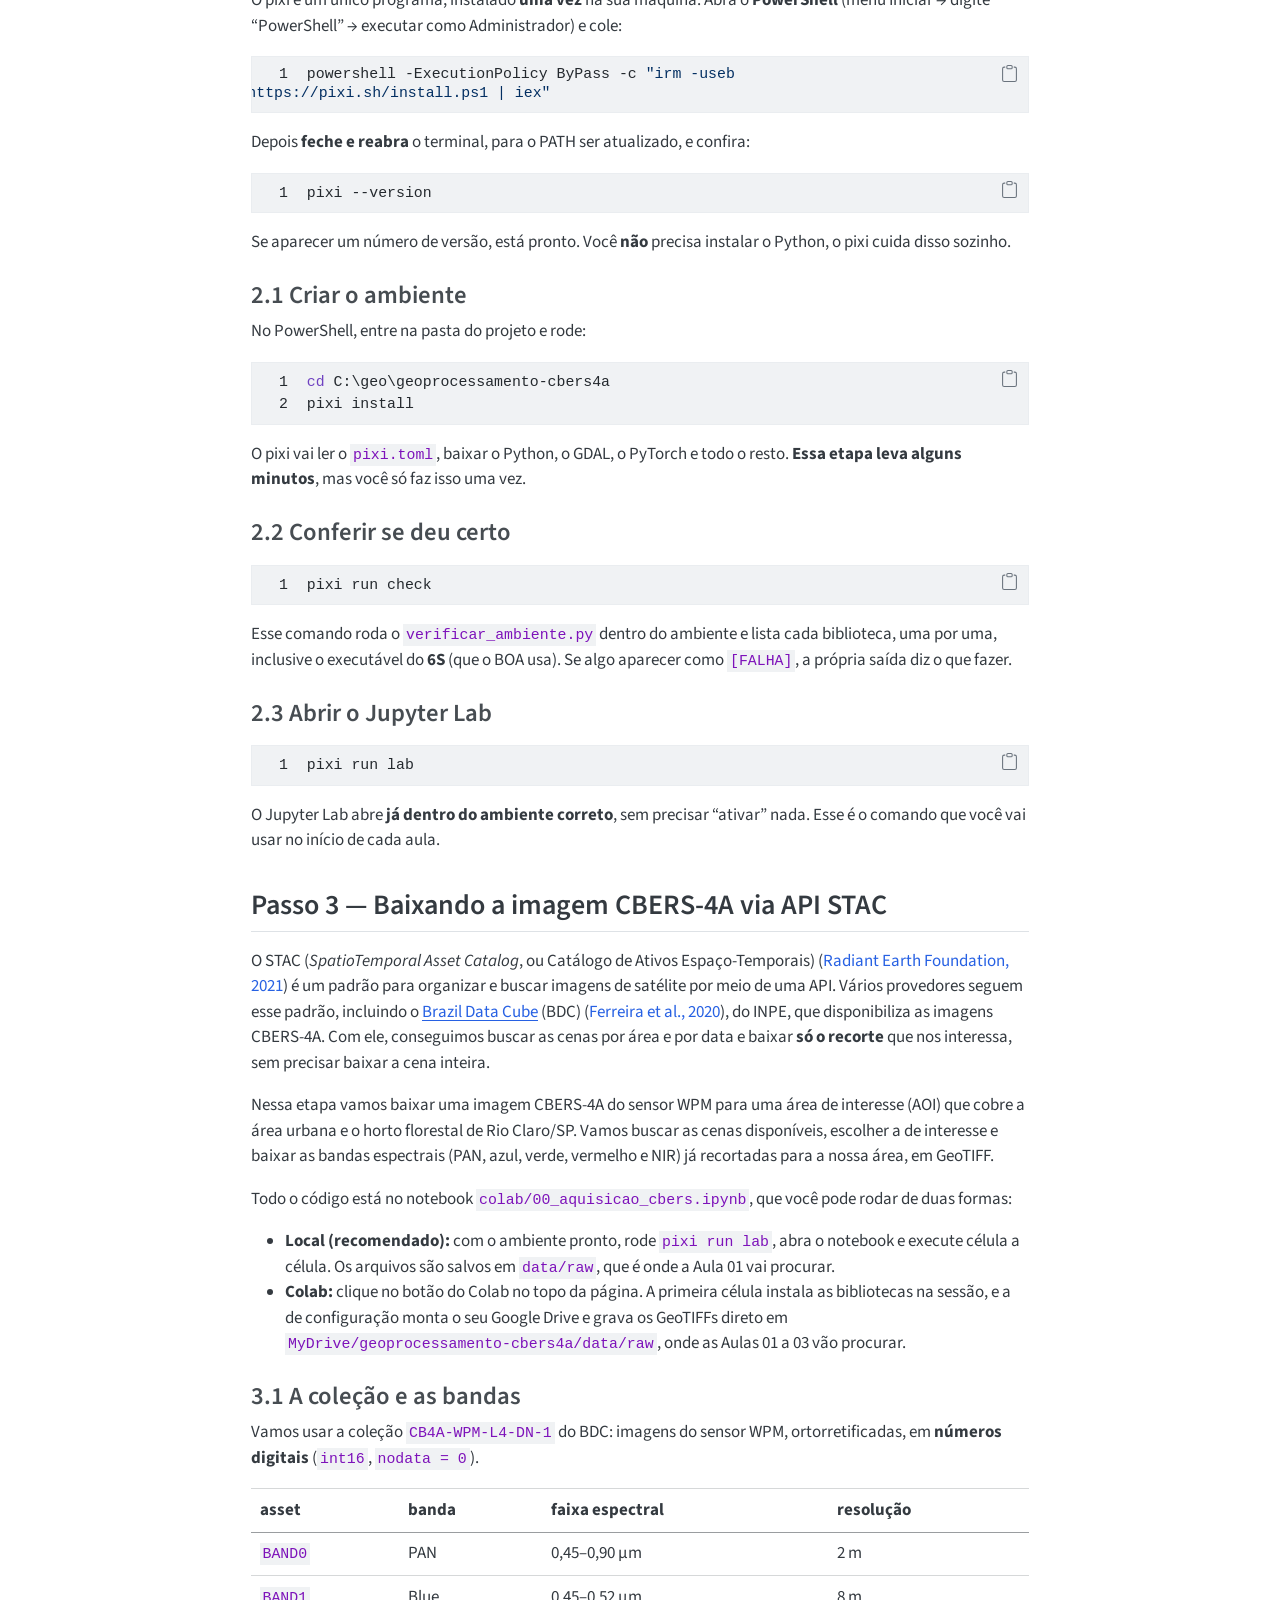
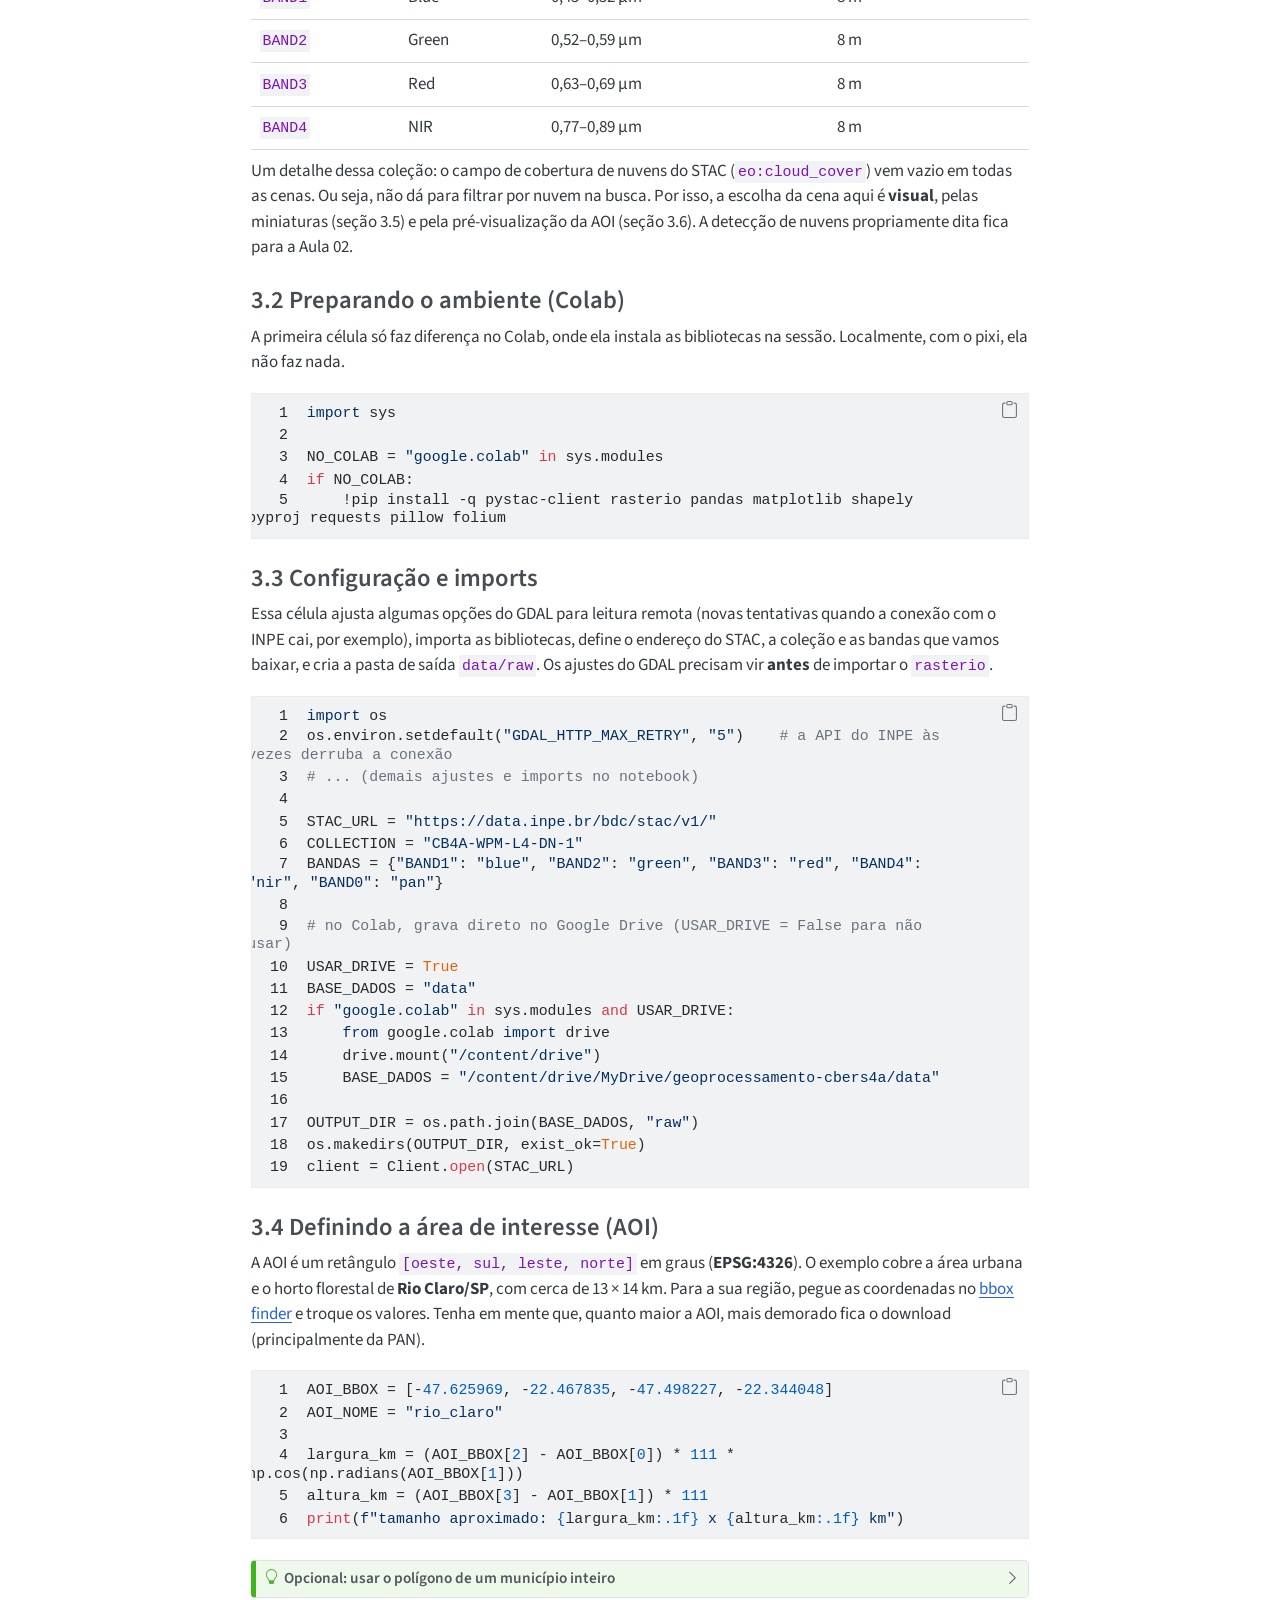
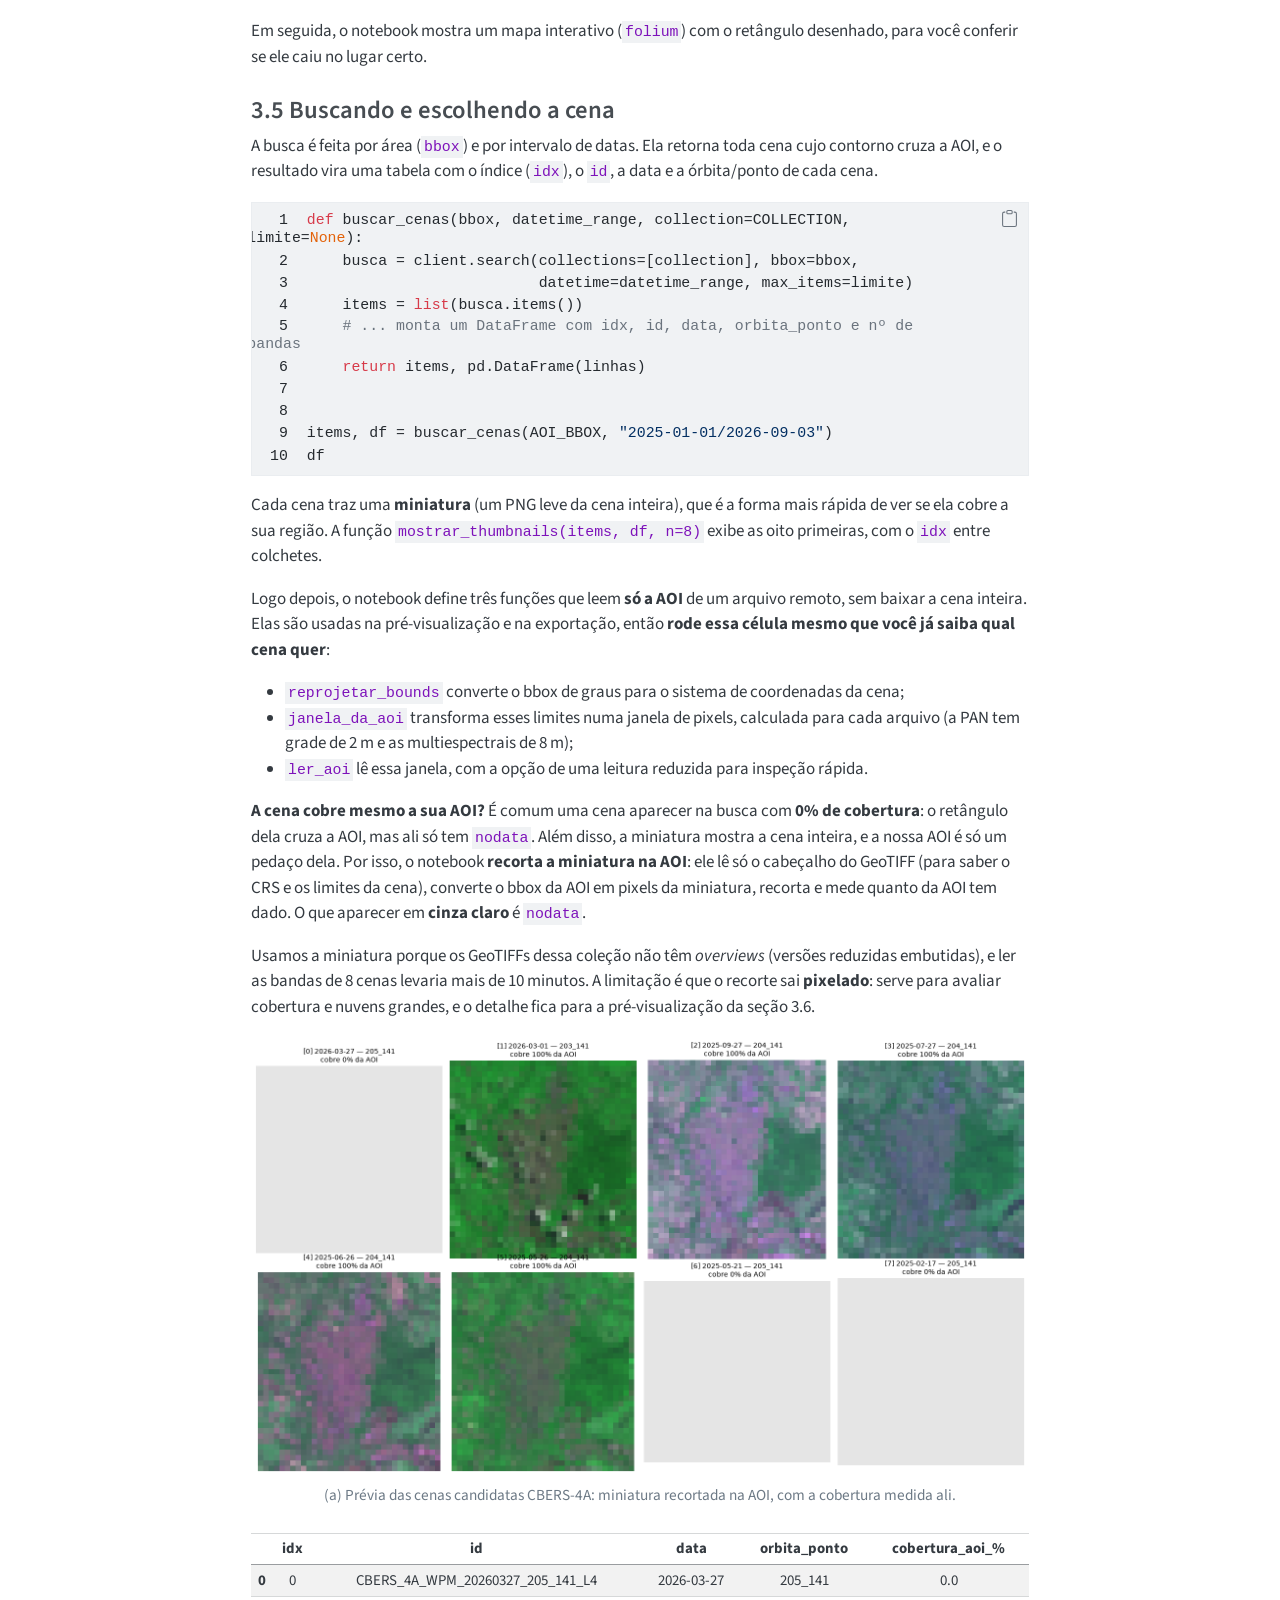
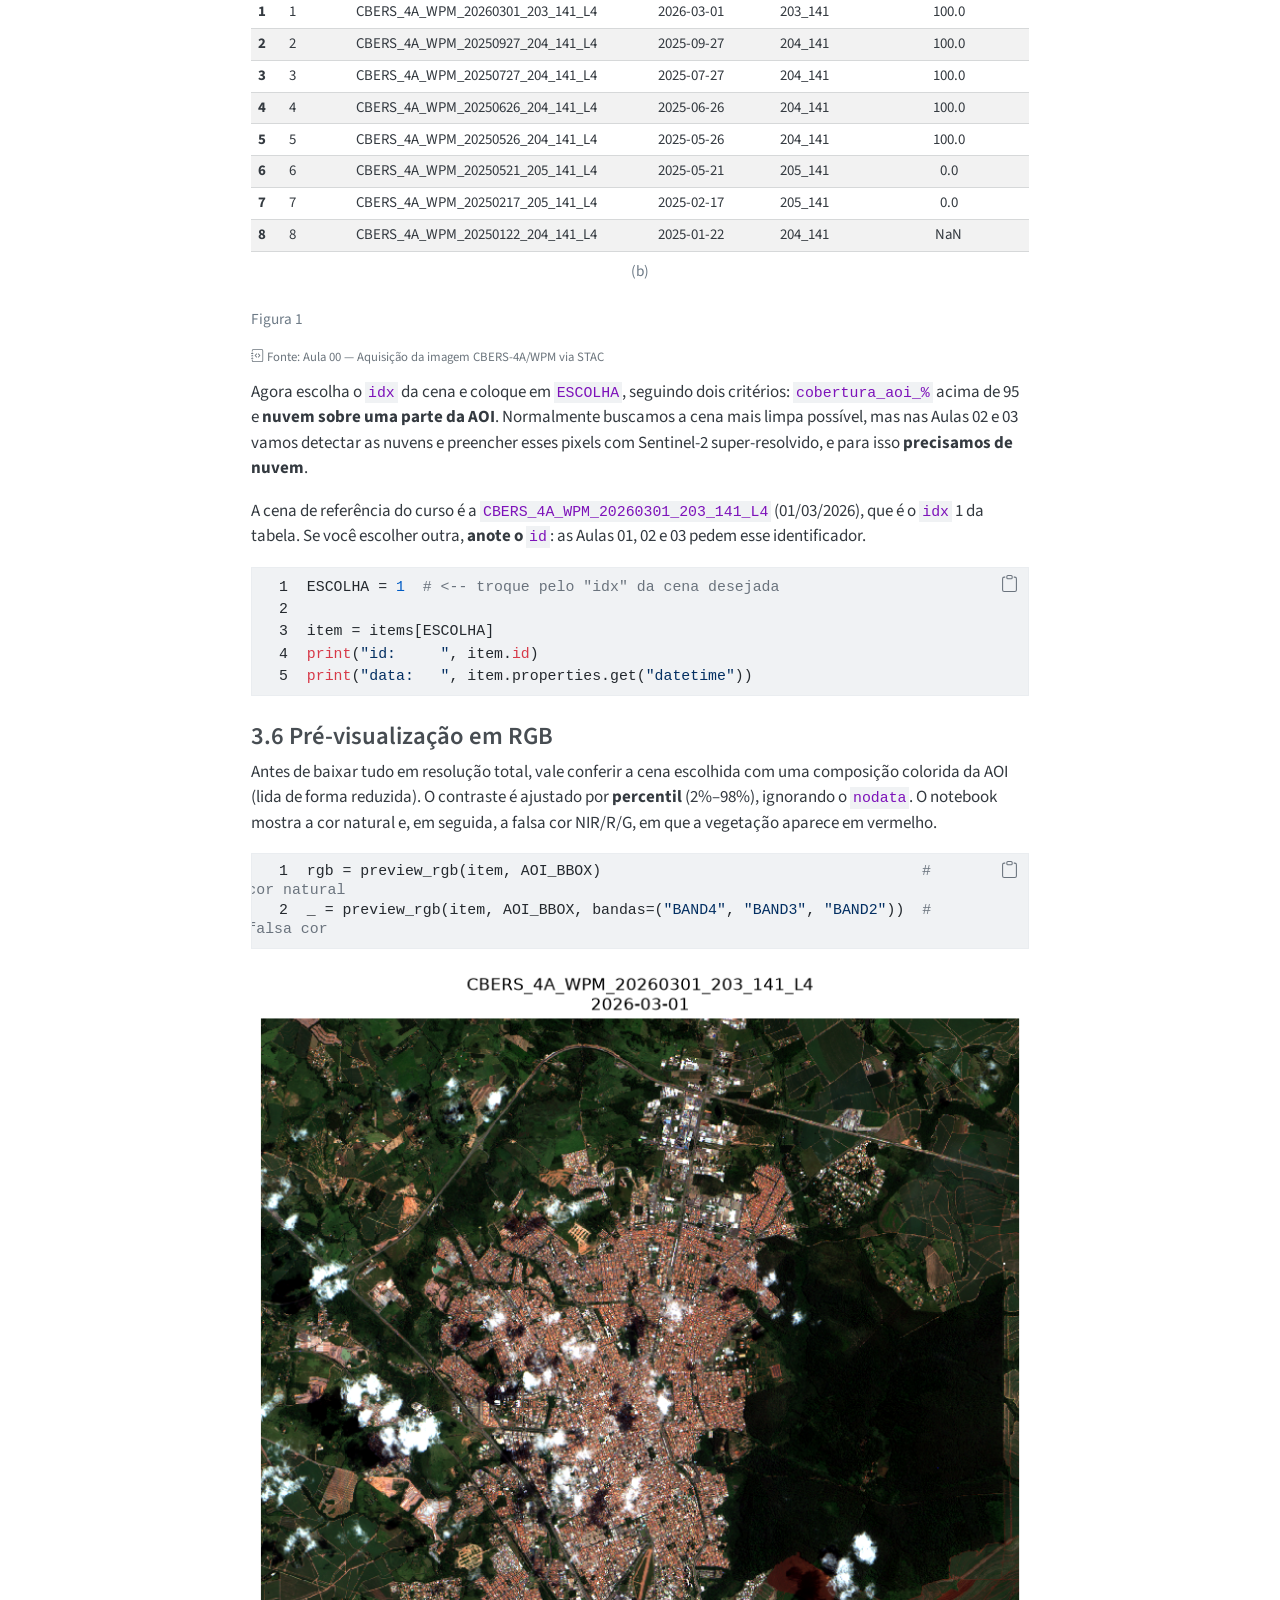
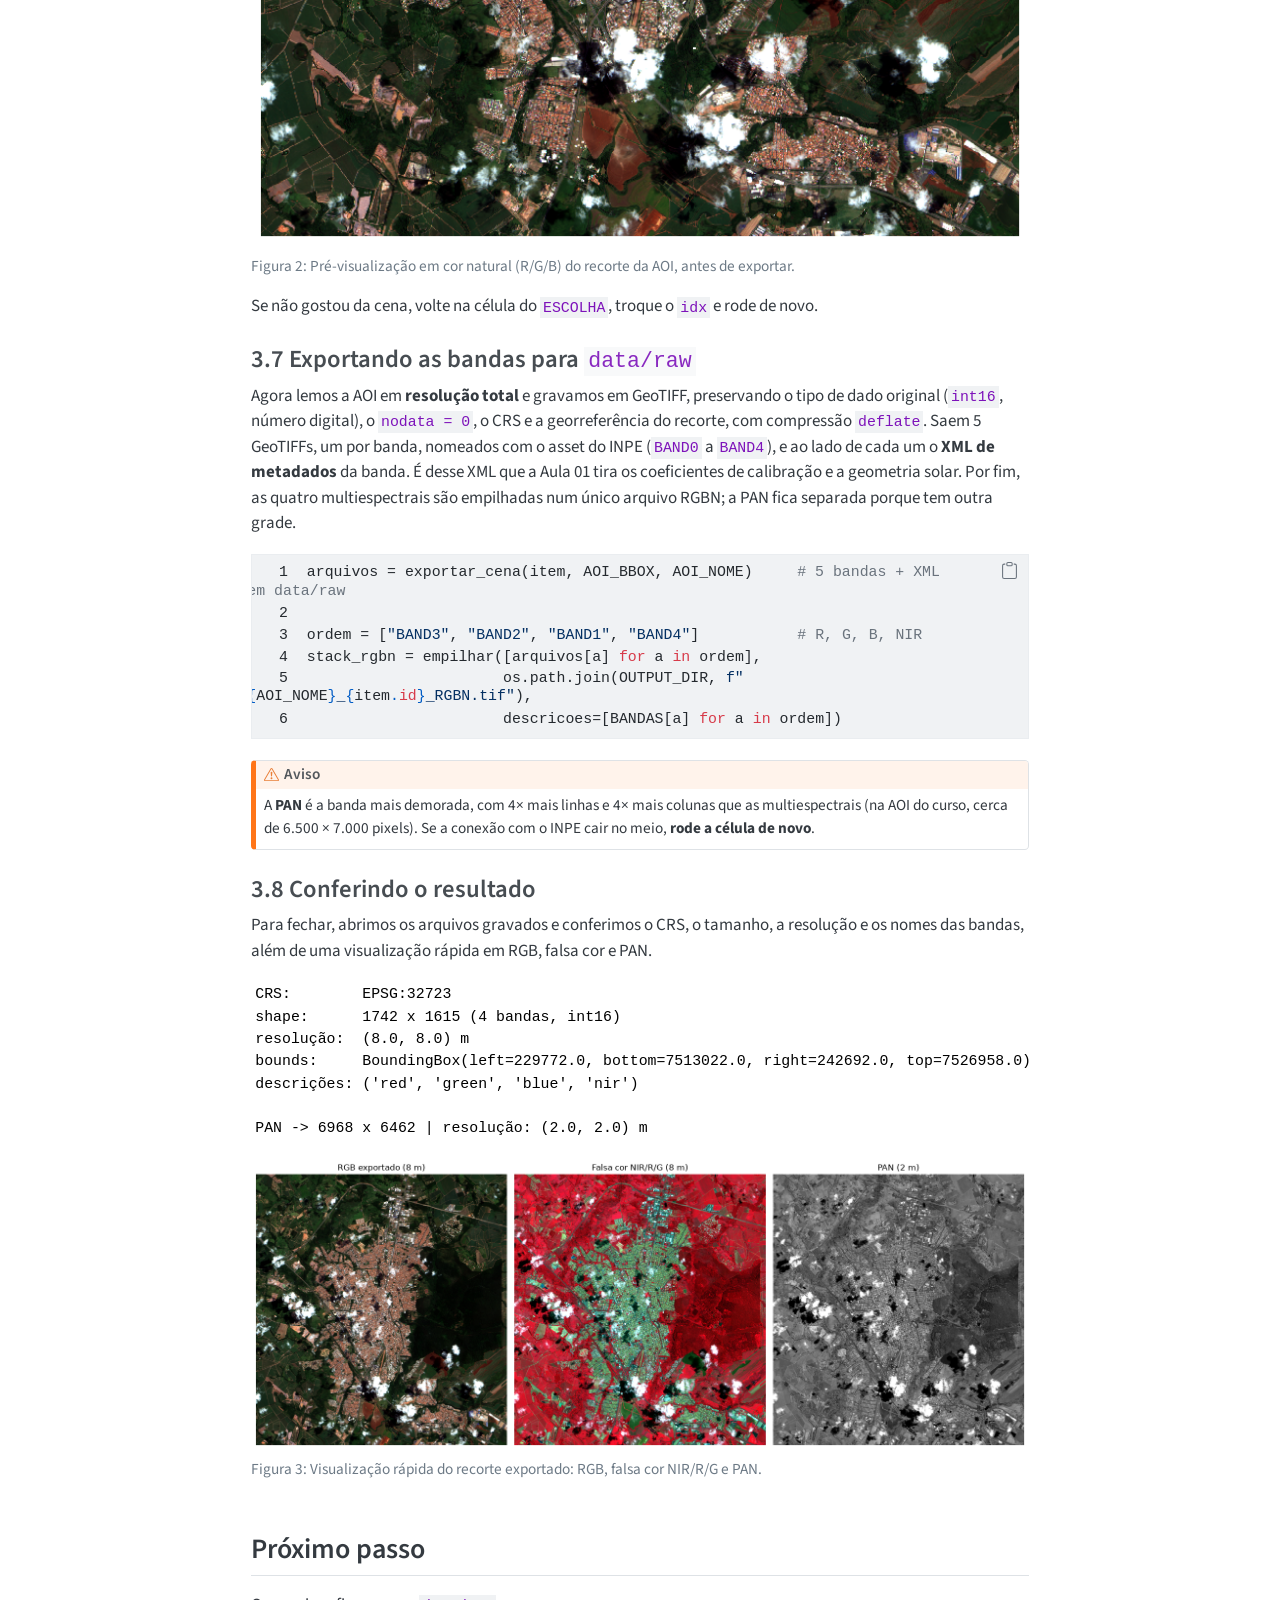
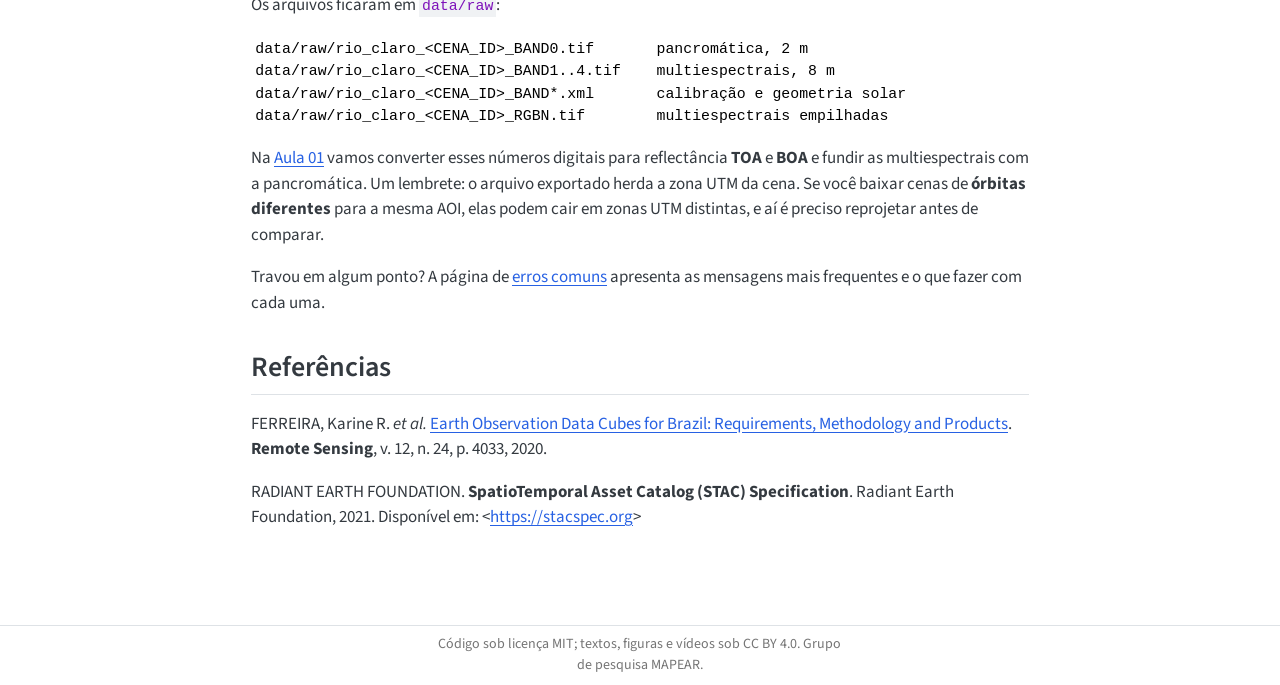
==== commit 24988660: "Versão 1.0.0" ====
--- a/docs/aulas/00-ambiente.html
+++ b/docs/aulas/00-ambiente.html
@@ -6,7 +6,8 @@
 
 <meta name="viewport" content="width=device-width, initial-scale=1.0, user-scalable=yes">
 
-<meta name="author" content="Danilo Fioramonte">
+<meta name="author" content="Danilo Roberto Fioramonte">
+<meta name="author" content="Danilo Marques de Magalhães">
 
 <title>Aula 00 — Instalando o pixi e adquirindo a imagem CBERS-4A via STAC – Geoprocessamento com imagens CBERS-4A/WPM e Sentinel-2</title>
 <style>
@@ -59,7 +60,27 @@
 @media screen {
 pre > code.sourceCode > span > a:first-child::before { text-decoration: underline; }
 }
-</style>
+/* CSS for citations */
+div.csl-bib-body { }
+div.csl-entry {
+  clear: both;
+  margin-bottom: 1em;
+}
+.hanging-indent div.csl-entry {
+  margin-left:2em;
+  text-indent:-2em;
+}
+div.csl-left-margin {
+  min-width:2em;
+  float:left;
+}
+div.csl-right-inline {
+  margin-left:2em;
+  padding-left:1em;
+}
+div.csl-indent {
+  margin-left: 2em;
+}</style>
 
 
 <script src="https://cdn.jsdelivr.net/npm/jquery@3.5.1/dist/jquery.min.js" integrity="sha384-ZvpUoO/+PpLXR1lu4jmpXWu80pZlYUAfxl5NsBMWOEPSjUn/6Z/hRTt8+pR6L4N2" crossorigin="anonymous"></script><script src="../site_libs/quarto-nav/quarto-nav.js"></script>
@@ -249,10 +270,10 @@
   <li><a href="#conferir-se-deu-certo" id="toc-conferir-se-deu-certo" class="nav-link" data-scroll-target="#conferir-se-deu-certo">2.2 Conferir se deu certo</a></li>
   <li><a href="#abrir-o-jupyter-lab" id="toc-abrir-o-jupyter-lab" class="nav-link" data-scroll-target="#abrir-o-jupyter-lab">2.3 Abrir o Jupyter Lab</a></li>
   </ul></li>
-  <li><a href="#passo-3---baixando-a-imagem-cbers-4a-via-api-stac" id="toc-passo-3---baixando-a-imagem-cbers-4a-via-api-stac" class="nav-link" data-scroll-target="#passo-3---baixando-a-imagem-cbers-4a-via-api-stac">Passo 3 - Baixando a imagem CBERS-4A via API STAC</a>
+  <li><a href="#passo-3-baixando-a-imagem-cbers-4a-via-api-stac" id="toc-passo-3-baixando-a-imagem-cbers-4a-via-api-stac" class="nav-link" data-scroll-target="#passo-3-baixando-a-imagem-cbers-4a-via-api-stac">Passo 3 — Baixando a imagem CBERS-4A via API STAC</a>
   <ul class="collapse">
   <li><a href="#a-coleção-e-as-bandas" id="toc-a-coleção-e-as-bandas" class="nav-link" data-scroll-target="#a-coleção-e-as-bandas">3.1 A coleção e as bandas</a></li>
-  <li><a href="#preparando-o-ambiente-da-aquisição-colab" id="toc-preparando-o-ambiente-da-aquisição-colab" class="nav-link" data-scroll-target="#preparando-o-ambiente-da-aquisição-colab">3.2 Preparando o ambiente da aquisição (Colab)</a></li>
+  <li><a href="#preparando-o-ambiente-colab" id="toc-preparando-o-ambiente-colab" class="nav-link" data-scroll-target="#preparando-o-ambiente-colab">3.2 Preparando o ambiente (Colab)</a></li>
   <li><a href="#configuração-e-imports" id="toc-configuração-e-imports" class="nav-link" data-scroll-target="#configuração-e-imports">3.3 Configuração e imports</a></li>
   <li><a href="#definindo-a-área-de-interesse-aoi" id="toc-definindo-a-área-de-interesse-aoi" class="nav-link" data-scroll-target="#definindo-a-área-de-interesse-aoi">3.4 Definindo a área de interesse (AOI)</a></li>
   <li><a href="#buscando-e-escolhendo-a-cena" id="toc-buscando-e-escolhendo-a-cena" class="nav-link" data-scroll-target="#buscando-e-escolhendo-a-cena">3.5 Buscando e escolhendo a cena</a></li>
@@ -260,6 +281,8 @@
   <li><a href="#exportando-as-bandas-para-dataraw" id="toc-exportando-as-bandas-para-dataraw" class="nav-link" data-scroll-target="#exportando-as-bandas-para-dataraw">3.7 Exportando as bandas para <code>data/raw</code></a></li>
   <li><a href="#conferindo-o-resultado" id="toc-conferindo-o-resultado" class="nav-link" data-scroll-target="#conferindo-o-resultado">3.8 Conferindo o resultado</a></li>
   </ul></li>
+  <li><a href="#próximo-passo" id="toc-próximo-passo" class="nav-link" data-scroll-target="#próximo-passo">Próximo passo</a></li>
+  <li><a href="#referências" id="toc-referências" class="nav-link" data-scroll-target="#referências">Referências</a></li>
   </ul>
 <div class="quarto-alternate-notebooks"><h2>Notebooks</h2><ul><li><a href="..\colab\00_aquisicao_cbers-preview.html"><i class="bi bi-journal-code"></i>Aula 00 — Aquisição da imagem CBERS-4A/WPM via STAC</a></li></ul></div></nav>
     </div>
@@ -277,16 +300,17 @@
 <div class="quarto-title-meta">
 
     <div>
-    <div class="quarto-title-meta-heading">Autor</div>
+    <div class="quarto-title-meta-heading">Autores</div>
     <div class="quarto-title-meta-contents">
-             <p>Danilo Fioramonte </p>
+             <p>Danilo Roberto Fioramonte </p>
+             <p>Danilo Marques de Magalhães </p>
           </div>
   </div>
     
     <div>
     <div class="quarto-title-meta-heading">Data de Publicação</div>
     <div class="quarto-title-meta-contents">
-      <p class="date">3 de setembro de 2026</p>
+      <p class="date">26 de setembro de 2026</p>
     </div>
   </div>
   
@@ -298,38 +322,41 @@
 </header>
 
 
-<div class="quarto-video ratio ratio-16x9"><iframe data-external="1" src="https://www.youtube.com/embed/ID-DO-VIDEO" title="" frameborder="0" allow="accelerometer; autoplay; clipboard-write; encrypted-media; gyroscope; picture-in-picture" allowfullscreen=""></iframe></div>
+<p><a href="https://colab.research.google.com/github/danfioramonte/geoprocessamento-cbers4a/blob/main/colab/00_aquisicao_cbers.ipynb" target="_blank"><img src="https://colab.research.google.com/assets/colab-badge.svg" class="img-fluid"></a></p>
+<!---->
 <section id="o-que-vamos-aprender" class="level2">
 <h2 class="anchored" data-anchor-id="o-que-vamos-aprender">O que vamos aprender</h2>
 <p>Seja muito bem-vindo(a) à primeira aula dessa mini série!</p>
-<p>Nesta aula, você vai preparar o ambiente Python que roda <strong>todas</strong> as aulas do curso: a correção atmosférica do CBERS-4A (TOA e BOA), a remoção de nuvens com o OmniCloudMask e a super-resolução do Sentinel-2 com o SEN2SR.</p>
-<p>Um “ambiente” é uma caixa isolada com uma versão do Python e um conjunto de bibliotecas fixas — que permite você gerenciar tudo de forma organizada, sem conflitos e sem mexer alterar arquivos do seu sistema.</p>
-<p>Para montar esse ambiente vamos usar o gerenciador de ambientes <strong>pixi</strong>. Ele lê um arquivo chamado <code>pixi.toml</code> (que já vem no repositório do curso), baixa o próprio Python e todas as bibliotecas na versão certa, e registra tudo num arquivo <code>pixi.lock</code>. Esse <code>pixi.lock</code> é o que garante que o ambiente da sua máquina seja <strong>idêntico</strong> ao que utilizei no vídeo.</p>
+<p>Nessa aula vamos fazer duas coisas: preparar o ambiente Python que roda <strong>todas</strong> as aulas do curso (a correção atmosférica do CBERS-4A, a remoção de nuvens com o OmniCloudMask e a super-resolução do Sentinel-2 com o SEN2SR) e baixar a imagem CBERS-4A que vamos utilizar ao longo da série.</p>
+<p>Um “ambiente” é uma caixa isolada com uma versão do Python e um conjunto de bibliotecas fixas. Ele permite gerenciar tudo de forma organizada, sem conflitos e sem alterar arquivos do seu sistema.</p>
+<p>Para montar esse ambiente vamos usar o gerenciador <strong>pixi</strong>. Ele lê o arquivo <code>pixi.toml</code> (que já vem no repositório do curso), baixa o próprio Python e todas as bibliotecas na versão certa, e registra tudo no arquivo <code>pixi.lock</code>. É esse <code>pixi.lock</code> que garante que o ambiente da sua máquina seja <strong>idêntico</strong> ao que utilizei nos vídeos.</p>
 <div class="callout callout-style-default callout-note callout-titled">
-<div class="callout-header d-flex align-content-center">
+<div class="callout-header d-flex align-content-center collapsed" data-bs-toggle="collapse" data-bs-target=".callout-1-contents" aria-controls="callout-1" aria-expanded="false" aria-label="Toggle callout">
 <div class="callout-icon-container">
 <i class="callout-icon"></i>
 </div>
 <div class="callout-title-container flex-fill">
-<span class="screen-reader-only">Nota</span>Dúvida para nerds: Por que pixi? E não Miniforge/conda ou “pip” pelo terminal?
-</div>
-</div>
+<span class="screen-reader-only">Nota</span>Dúvida técnica: por que pixi? E não Miniforge/conda ou “pip” pelo terminal?
+</div>
+<div class="callout-btn-toggle d-inline-block border-0 py-1 ps-1 pe-0 float-end"><i class="callout-toggle"></i></div>
+</div>
+<div id="callout-1" class="callout-1-contents callout-collapse collapse">
 <div class="callout-body-container callout-body">
 <p>Esta sequência de aulas tem uma combinação que nenhuma ferramenta sozinha resolve bem no Windows:</p>
 <ul>
-<li>A correção atmosférica <strong>BOA</strong> depende do programa <strong>Py6S</strong>, e o <strong>coregistro</strong> depende do <strong>GDAL</strong>. Esses binários, no Windows, só funcionam corretamente com <strong>conda-forge</strong>.</li>
-<li>Os modelos de aprendizado profundo (<code>omnicloudmask</code>, <code>sen2sr</code>, <code>mlstac</code>) só existem no <strong>PyPI</strong> (o repositório do <code>pip</code>).</li>
+<li>a correção atmosférica <strong>BOA</strong> depende do programa <strong>6S</strong> (via Py6S), e o <strong>corregistro</strong> depende do <strong>GDAL</strong>. No Windows, esses binários só funcionam corretamente pelo <strong>conda-forge</strong>;</li>
+<li>os modelos de aprendizado profundo (<code>omnicloudmask</code>, <code>sen2sr</code>, <code>mlstac</code>) só existem no <strong>PyPI</strong> (o repositório do <code>pip</code>).</li>
 </ul>
-<p>O <strong>pixi</strong> une os dois mundos — conda-forge e PyPI — num único arquivo e num único <code>pixi.lock</code>. Na prática, possibilita que você instale todas as bibliotecas no seu computador de maneira prática e sem preocupações, já que esse ambiente foi testado previamente e está pronto para uso, evitando que você precise rodar comandos manualmente e instalar diferentes versões, que podem te gerar incompatibilidades.</p>
-</div>
-</div>
-<p>As principais bibliotecas do ambiente são: <code>numpy</code>, <code>pandas</code>, <code>geopandas</code>, <code>rasterio</code>, <code>matplotlib</code>, <code>py6s</code> (BOA), <code>arosics</code> (coregistro), <code>torch</code>, <code>omnicloudmask</code>, <code>sen2sr</code> e <code>cubo</code>. Você não precisa instalar nada disso à mão: o <code>pixi.toml</code> já lista tudo.</p>
+<p>O pixi une os dois mundos (conda-forge e PyPI) num único arquivo e num único <code>pixi.lock</code>. Na prática, você instala todas as bibliotecas de uma vez, num ambiente que já foi testado, sem precisar rodar comandos manualmente nem lidar com versões incompatíveis.</p>
+</div>
+</div>
+</div>
+<p>As principais bibliotecas do ambiente são: <code>numpy</code>, <code>pandas</code>, <code>geopandas</code>, <code>rasterio</code>, <code>matplotlib</code>, <code>py6s</code> (BOA), <code>arosics</code> (corregistro), <code>torch</code>, <code>omnicloudmask</code> e <code>sen2sr</code>. Você não precisa instalar nada disso à mão, o <code>pixi.toml</code> já lista tudo.</p>
 </section>
 <section id="passo-1-baixar-o-material-do-curso" class="level2">
 <h2 class="anchored" data-anchor-id="passo-1-baixar-o-material-do-curso">Passo 1 — Baixar o material do curso</h2>
 <p>Você tem duas opções.</p>
-<p><strong>Com Git (se você tiver Git instalado no seu computador)</strong>:</p>
-<p>Abra o Powershell no seu computador e digite:</p>
+<p><strong>Com Git (se você tiver o Git instalado no seu computador):</strong> abra o PowerShell e digite:</p>
 <div class="code-copy-outer-scaffold"><div class="sourceCode" id="cb1"><pre class="sourceCode numberSource powershell number-lines code-with-copy"><code class="sourceCode powershell"><span id="cb1-1"><a href="#cb1-1"></a><span class="fu">cd</span> C<span class="op">:</span>\geo</span>
 <span id="cb1-2"><a href="#cb1-2"></a>git clone https<span class="op">://</span>github<span class="op">.</span><span class="fu">com</span><span class="op">/</span>danfioramonte<span class="op">/</span>geoprocessamento-cbers4a<span class="op">.</span><span class="fu">git</span></span>
 <span id="cb1-3"><a href="#cb1-3"></a><span class="fu">cd</span> geoprocessamento-cbers4a</span></code></pre></div><button title="Copiar para a área de transferência" class="code-copy-button"><i class="bi"></i></button></div>
@@ -344,92 +371,48 @@
 </div>
 </div>
 <div class="callout-body-container callout-body">
-<p>Trabalhe em um caminho <strong>sem acentos e sem espaços</strong>, como <code>C:\geo\</code>. Pastas como <code>C:\Users\João Paulo\Área de Trabalho\</code> causam erros de leitura no GDAL que são difíceis de diagnosticar. Evite também processar localmente arquivos em nuvem (OneDrive/Google Drive): ele tenta sincronizar cada GeoTIFF e pode travar o processamento.</p>
+<p>Trabalhe em um caminho <strong>sem acentos e sem espaços</strong>, como <code>C:\geo\</code>. Pastas como <code>C:\Users\João Paulo\Área de Trabalho\</code> causam erros de leitura no GDAL que são difíceis de diagnosticar. Evite também pastas sincronizadas em nuvem (OneDrive/Google Drive): o programa tenta sincronizar cada GeoTIFF e pode travar o processamento.</p>
 </div>
 </div>
 </section>
 <section id="passo-2-instalar-o-pixi" class="level2">
 <h2 class="anchored" data-anchor-id="passo-2-instalar-o-pixi">Passo 2 — Instalar o pixi</h2>
-<div class="callout callout-style-default callout-note callout-titled">
-<div class="callout-header d-flex align-content-center">
-<div class="callout-icon-container">
-<i class="callout-icon"></i>
-</div>
-<div class="callout-title-container flex-fill">
-Nota
-</div>
-</div>
-<div class="callout-body-container callout-body">
-<p>O passo 2 é para quem vai processar na própria máquina. Se você pretende usar o <strong>Google Colab</strong>, não precisa instalar nada — pode pular direto para o passo 3. Mas lembre que o Colab apaga os arquivos ao encerrar a sessão e tem limites de tempo e disco; para áreas maiores, a instalação local compensa.</p>
-</div>
-</div>
-<p>O pixi é um único programa. Você o instala <strong>uma vez</strong> na sua máquina.</p>
-<p>Abra o <strong>PowerShell</strong> (menu Iniciar → digite “PowerShell” → executar como Administrador) e cole:</p>
+<p>Esse passo é para quem vai processar na própria máquina. Se você pretende usar o <strong>Google Colab</strong>, pode pular direto para o Passo 3. Lembre só que o Colab apaga os arquivos ao encerrar a sessão e tem limite de tempo e de disco; para áreas maiores, a instalação local compensa.</p>
+<p>O pixi é um único programa, instalado <strong>uma vez</strong> na sua máquina. Abra o <strong>PowerShell</strong> (menu Iniciar → digite “PowerShell” → executar como Administrador) e cole:</p>
 <div class="code-copy-outer-scaffold"><div class="sourceCode" id="cb2"><pre class="sourceCode numberSource powershell number-lines code-with-copy"><code class="sourceCode powershell"><span id="cb2-1"><a href="#cb2-1"></a>powershell <span class="op">-</span>ExecutionPolicy ByPass <span class="op">-</span>c <span class="st">"irm -useb https://pixi.sh/install.ps1 | iex"</span></span></code></pre></div><button title="Copiar para a área de transferência" class="code-copy-button"><i class="bi"></i></button></div>
-<p>Depois <strong>feche e reabra</strong> o terminal, para o PATH ser atualizado. Para verificar se funcionou, no <strong>PowerShell</strong>:</p>
+<p>Depois <strong>feche e reabra</strong> o terminal, para o PATH ser atualizado, e confira:</p>
 <div class="code-copy-outer-scaffold"><div class="sourceCode" id="cb3"><pre class="sourceCode numberSource powershell number-lines code-with-copy"><code class="sourceCode powershell"><span id="cb3-1"><a href="#cb3-1"></a>pixi <span class="op">--</span>version</span></code></pre></div><button title="Copiar para a área de transferência" class="code-copy-button"><i class="bi"></i></button></div>
-<p>Se aparecer um número de versão, está pronto. Você <strong>não</strong> precisa instalar Python — o pixi cuida do Python sozinho.</p>
+<p>Se aparecer um número de versão, está pronto. Você <strong>não</strong> precisa instalar o Python, o pixi cuida disso sozinho.</p>
 <section id="criar-o-ambiente" class="level3">
 <h3 class="anchored" data-anchor-id="criar-o-ambiente">2.1 Criar o ambiente</h3>
-<p>Abra o <strong>PowerShell</strong> e acesse a pasta do projeto:</p>
-<div class="code-copy-outer-scaffold"><div class="sourceCode" id="cb4"><pre class="sourceCode numberSource powershell number-lines code-with-copy"><code class="sourceCode powershell"><span id="cb4-1"><a href="#cb4-1"></a><span class="fu">cd</span> C<span class="op">:</span>\geo\geoprocessamento-cbers4a</span></code></pre></div><button title="Copiar para a área de transferência" class="code-copy-button"><i class="bi"></i></button></div>
-<p>Dentro da pasta do projeto, rode:</p>
-<div class="code-copy-outer-scaffold"><div class="sourceCode" id="cb5"><pre class="sourceCode numberSource powershell number-lines code-with-copy"><code class="sourceCode powershell"><span id="cb5-1"><a href="#cb5-1"></a>pixi install</span></code></pre></div><button title="Copiar para a área de transferência" class="code-copy-button"><i class="bi"></i></button></div>
-<p>O pixi vai ler o <code>pixi.toml</code>, baixar o Python, o GDAL, o PyTorch e todo o resto, e gerar o <code>pixi.lock</code>. <strong>Atenção: essa etapa leva alguns minutos</strong>. Você só faz isso uma vez; depois o ambiente já está pronto.</p>
+<p>No PowerShell, entre na pasta do projeto e rode:</p>
+<div class="code-copy-outer-scaffold"><div class="sourceCode" id="cb4"><pre class="sourceCode numberSource powershell number-lines code-with-copy"><code class="sourceCode powershell"><span id="cb4-1"><a href="#cb4-1"></a><span class="fu">cd</span> C<span class="op">:</span>\geo\geoprocessamento-cbers4a</span>
+<span id="cb4-2"><a href="#cb4-2"></a>pixi install</span></code></pre></div><button title="Copiar para a área de transferência" class="code-copy-button"><i class="bi"></i></button></div>
+<p>O pixi vai ler o <code>pixi.toml</code>, baixar o Python, o GDAL, o PyTorch e todo o resto. <strong>Essa etapa leva alguns minutos</strong>, mas você só faz isso uma vez.</p>
 </section>
 <section id="conferir-se-deu-certo" class="level3">
 <h3 class="anchored" data-anchor-id="conferir-se-deu-certo">2.2 Conferir se deu certo</h3>
-<div class="code-copy-outer-scaffold"><div class="sourceCode" id="cb6"><pre class="sourceCode numberSource powershell number-lines code-with-copy"><code class="sourceCode powershell"><span id="cb6-1"><a href="#cb6-1"></a>pixi run check</span></code></pre></div><button title="Copiar para a área de transferência" class="code-copy-button"><i class="bi"></i></button></div>
-<p>Esse comando roda o <code>verificar_ambiente.py</code> dentro do ambiente e lista, uma por uma, cada biblioteca — inclusive o executável do <strong>6S</strong> (que o BOA usa). Se algo aparecer como <code>[FALHA]</code>, a própria saída diz o que fazer.</p>
+<div class="code-copy-outer-scaffold"><div class="sourceCode" id="cb5"><pre class="sourceCode numberSource powershell number-lines code-with-copy"><code class="sourceCode powershell"><span id="cb5-1"><a href="#cb5-1"></a>pixi run check</span></code></pre></div><button title="Copiar para a área de transferência" class="code-copy-button"><i class="bi"></i></button></div>
+<p>Esse comando roda o <code>verificar_ambiente.py</code> dentro do ambiente e lista cada biblioteca, uma por uma, inclusive o executável do <strong>6S</strong> (que o BOA usa). Se algo aparecer como <code>[FALHA]</code>, a própria saída diz o que fazer.</p>
 </section>
 <section id="abrir-o-jupyter-lab" class="level3">
 <h3 class="anchored" data-anchor-id="abrir-o-jupyter-lab">2.3 Abrir o Jupyter Lab</h3>
-<div class="code-copy-outer-scaffold"><div class="sourceCode" id="cb7"><pre class="sourceCode numberSource powershell number-lines code-with-copy"><code class="sourceCode powershell"><span id="cb7-1"><a href="#cb7-1"></a>pixi run lab</span></code></pre></div><button title="Copiar para a área de transferência" class="code-copy-button"><i class="bi"></i></button></div>
-<p>Pronto: o Jupyter Lab abre <strong>já dentro do ambiente correto</strong>. Repare que não existe passo de “ativar ambiente” — o <code>pixi run</code> sempre usa o ambiente do projeto. Esse é o comando que você vai usar no início de cada aula.</p>
-<div class="callout callout-style-default callout-tip callout-titled">
-<div class="callout-header d-flex align-content-center">
-<div class="callout-icon-container">
-<i class="callout-icon"></i>
-</div>
-<div class="callout-title-container flex-fill">
-<span class="screen-reader-only">Dica</span>Os comandos que você vai repetir
-</div>
-</div>
-<div class="callout-body-container callout-body">
-<p>Toda vez que for trabalhar, abra o terminal, entre na pasta do projeto e use:</p>
+<div class="code-copy-outer-scaffold"><div class="sourceCode" id="cb6"><pre class="sourceCode numberSource powershell number-lines code-with-copy"><code class="sourceCode powershell"><span id="cb6-1"><a href="#cb6-1"></a>pixi run lab</span></code></pre></div><button title="Copiar para a área de transferência" class="code-copy-button"><i class="bi"></i></button></div>
+<p>O Jupyter Lab abre <strong>já dentro do ambiente correto</strong>, sem precisar “ativar” nada. Esse é o comando que você vai usar no início de cada aula.</p>
+</section>
+</section>
+<section id="passo-3-baixando-a-imagem-cbers-4a-via-api-stac" class="level2">
+<h2 class="anchored" data-anchor-id="passo-3-baixando-a-imagem-cbers-4a-via-api-stac">Passo 3 — Baixando a imagem CBERS-4A via API STAC</h2>
+<p>O STAC (<em>SpatioTemporal Asset Catalog</em>, ou Catálogo de Ativos Espaço-Temporais) <span class="citation" data-cites="stac2021specification">(<a href="#ref-stac2021specification" role="doc-biblioref">Radiant Earth Foundation, 2021</a>)</span> é um padrão para organizar e buscar imagens de satélite por meio de uma API. Vários provedores seguem esse padrão, incluindo o <a href="https://data.inpe.br/bdc/explorer/explore">Brazil Data Cube</a> (BDC) <span class="citation" data-cites="ferreira_earth_2020">(<a href="#ref-ferreira_earth_2020" role="doc-biblioref">Ferreira et al., 2020</a>)</span>, do INPE, que disponibiliza as imagens CBERS-4A. Com ele, conseguimos buscar as cenas por área e por data e baixar <strong>só o recorte</strong> que nos interessa, sem precisar baixar a cena inteira.</p>
+<p>Nessa etapa vamos baixar uma imagem CBERS-4A do sensor WPM para uma área de interesse (AOI) que cobre a área urbana e o horto florestal de Rio Claro/SP. Vamos buscar as cenas disponíveis, escolher a de interesse e baixar as bandas espectrais (PAN, azul, verde, vermelho e NIR) já recortadas para a nossa área, em GeoTIFF.</p>
+<p>Todo o código está no notebook <strong><code>colab/00_aquisicao_cbers.ipynb</code></strong>, que você pode rodar de duas formas:</p>
 <ul>
-<li><code>pixi run lab</code> — abre o Jupyter Lab</li>
-</ul>
-</div>
-</div>
-</section>
-</section>
-<section id="passo-3---baixando-a-imagem-cbers-4a-via-api-stac" class="level2">
-<h2 class="anchored" data-anchor-id="passo-3---baixando-a-imagem-cbers-4a-via-api-stac">Passo 3 - Baixando a imagem CBERS-4A via API STAC</h2>
-<p>O STAC (<em>SpatioTemporal Asset Catalog</em>, ou Catálogo de Ativos Espaço-Temporais) é um site que organiza imagens de satélite de diversos provedores, incluindo o <a href="https://data.inpe.br/bdc/explorer/explore">Brazil Data Cube</a> (BDC - do INPE) que fornece as imagens CBERS-4A. Graças ao STAC, você pode “pré-processar” a imagem antes de baixá-la, como iremos fazer nesse tutorial.</p>
-<div class="callout callout-style-default callout-tip callout-titled">
-<div class="callout-header d-flex align-content-center">
-<div class="callout-icon-container">
-<i class="callout-icon"></i>
-</div>
-<div class="callout-title-container flex-fill">
-<span class="screen-reader-only">Dica</span>O que vamos fazer?
-</div>
-</div>
-<div class="callout-body-container callout-body">
-<p>Nós vamos baixar uma imagem CBERS-4a do sensor WPM, com uma área de interesse (AOI) definida para a área urbana e o horto florestal de Rio Claro/SP. Vamos identificar a cena de interesse, filtrar a data e baixar as bandas espectrais (Banda 0 (PAN), Banda 1 (BLUE), Banda 2 (GREEN), Banda 3 (RED), Banda 4 (NIR)) já recortadas para nossa área em formato GeoTIFF.</p>
-<p>Ao fazer isso, baixamos diversas bandas espectrais de uma só vez, já recortadas para a área de interesse, economizando tempo e espaço em disco.</p>
-</div>
-</div>
-<p><a href="https://colab.research.google.com/github/danfioramonte/geoprocessamento-cbers4a/blob/main/colab/00_aquisicao_cbers.ipynb" target="_blank"><img src="https://colab.research.google.com/assets/colab-badge.svg" class="img-fluid"></a></p>
-<p>Todo o código abaixo está na pasta <strong><code>colab/00_aquisicao_cbers.ipynb</code></strong>. Você pode rodá-lo de duas formas:</p>
-<ul>
-<li><strong>Local (recomendado):</strong> com o ambiente já pronto, rode <code>pixi run lab</code>, abra o notebook e execute célula a célula. Os arquivos caem direto em <code>data/raw</code>, que é onde a Aula 01 vai procurar.</li>
-<li><strong>Colab:</strong> clique no botão acima. A primeira célula instala as bibliotecas na sessão; no fim, baixe os GeoTIFFs (ou salve no seu Drive).</li>
+<li><strong>Local (recomendado):</strong> com o ambiente pronto, rode <code>pixi run lab</code>, abra o notebook e execute célula a célula. Os arquivos são salvos em <code>data/raw</code>, que é onde a Aula 01 vai procurar.</li>
+<li><strong>Colab:</strong> clique no botão do Colab no topo da página. A primeira célula instala as bibliotecas na sessão, e a de configuração monta o seu Google Drive e grava os GeoTIFFs direto em <code>MyDrive/geoprocessamento-cbers4a/data/raw</code>, onde as Aulas 01 a 03 vão procurar.</li>
 </ul>
 <section id="a-coleção-e-as-bandas" class="level3">
 <h3 class="anchored" data-anchor-id="a-coleção-e-as-bandas">3.1 A coleção e as bandas</h3>
-<p>Vamos usar a coleção <strong><code>CB4A-WPM-L4-DN-1</code></strong> do BDC: imagens do sensor WPM, ortorretificadas, em <strong>números digitais</strong> (<code>int16</code>, <code>nodata = 0</code>). A tabela abaixo resume as bandas que vamos baixar:</p>
+<p>Vamos usar a coleção <strong><code>CB4A-WPM-L4-DN-1</code></strong> do BDC: imagens do sensor WPM, ortorretificadas, em <strong>números digitais</strong> (<code>int16</code>, <code>nodata = 0</code>).</p>
 <table class="caption-top table">
 <thead>
 <tr class="header">
@@ -472,305 +455,247 @@
 </tr>
 </tbody>
 </table>
-<div class="callout callout-style-default callout-important callout-titled">
-<div class="callout-header d-flex align-content-center">
+<p>Um detalhe dessa coleção: o campo de cobertura de nuvens do STAC (<code>eo:cloud_cover</code>) vem vazio em todas as cenas. Ou seja, não dá para filtrar por nuvem na busca. Por isso, a escolha da cena aqui é <strong>visual</strong>, pelas miniaturas (seção 3.5) e pela pré-visualização da AOI (seção 3.6). A detecção de nuvens propriamente dita fica para a Aula 02.</p>
+</section>
+<section id="preparando-o-ambiente-colab" class="level3">
+<h3 class="anchored" data-anchor-id="preparando-o-ambiente-colab">3.2 Preparando o ambiente (Colab)</h3>
+<p>A primeira célula só faz diferença no Colab, onde ela instala as bibliotecas na sessão. Localmente, com o pixi, ela não faz nada.</p>
+<div id="2b7ad2db" class="cell">
+<div class="code-copy-outer-scaffold"><div class="sourceCode cell-code" id="cb7"><pre class="sourceCode numberSource python number-lines code-with-copy"><code class="sourceCode python"><span id="cb7-1"><a href="#cb7-1"></a><span class="im">import</span> sys</span>
+<span id="cb7-2"><a href="#cb7-2"></a></span>
+<span id="cb7-3"><a href="#cb7-3"></a>NO_COLAB <span class="op">=</span> <span class="st">"google.colab"</span> <span class="kw">in</span> sys.modules</span>
+<span id="cb7-4"><a href="#cb7-4"></a><span class="cf">if</span> NO_COLAB:</span>
+<span id="cb7-5"><a href="#cb7-5"></a>    <span class="op">!</span>pip install <span class="op">-</span>q pystac<span class="op">-</span>client rasterio pandas matplotlib shapely pyproj requests pillow folium</span></code></pre></div><button title="Copiar para a área de transferência" class="code-copy-button"><i class="bi"></i></button></div>
+</div>
+</section>
+<section id="configuração-e-imports" class="level3">
+<h3 class="anchored" data-anchor-id="configuração-e-imports">3.3 Configuração e imports</h3>
+<p>Essa célula ajusta algumas opções do GDAL para leitura remota (novas tentativas quando a conexão com o INPE cai, por exemplo), importa as bibliotecas, define o endereço do STAC, a coleção e as bandas que vamos baixar, e cria a pasta de saída <code>data/raw</code>. Os ajustes do GDAL precisam vir <strong>antes</strong> de importar o <code>rasterio</code>.</p>
+<div id="e2404745" class="cell">
+<div class="code-copy-outer-scaffold"><div class="sourceCode cell-code" id="cb8"><pre class="sourceCode numberSource python number-lines code-with-copy"><code class="sourceCode python"><span id="cb8-1"><a href="#cb8-1"></a><span class="im">import</span> os</span>
+<span id="cb8-2"><a href="#cb8-2"></a>os.environ.setdefault(<span class="st">"GDAL_HTTP_MAX_RETRY"</span>, <span class="st">"5"</span>)    <span class="co"># a API do INPE às vezes derruba a conexão</span></span>
+<span id="cb8-3"><a href="#cb8-3"></a><span class="co"># ... (demais ajustes e imports no notebook)</span></span>
+<span id="cb8-4"><a href="#cb8-4"></a></span>
+<span id="cb8-5"><a href="#cb8-5"></a>STAC_URL <span class="op">=</span> <span class="st">"https://data.inpe.br/bdc/stac/v1/"</span></span>
+<span id="cb8-6"><a href="#cb8-6"></a>COLLECTION <span class="op">=</span> <span class="st">"CB4A-WPM-L4-DN-1"</span></span>
+<span id="cb8-7"><a href="#cb8-7"></a>BANDAS <span class="op">=</span> {<span class="st">"BAND1"</span>: <span class="st">"blue"</span>, <span class="st">"BAND2"</span>: <span class="st">"green"</span>, <span class="st">"BAND3"</span>: <span class="st">"red"</span>, <span class="st">"BAND4"</span>: <span class="st">"nir"</span>, <span class="st">"BAND0"</span>: <span class="st">"pan"</span>}</span>
+<span id="cb8-8"><a href="#cb8-8"></a></span>
+<span id="cb8-9"><a href="#cb8-9"></a><span class="co"># no Colab, grava direto no Google Drive (USAR_DRIVE = False para não usar)</span></span>
+<span id="cb8-10"><a href="#cb8-10"></a>USAR_DRIVE <span class="op">=</span> <span class="va">True</span></span>
+<span id="cb8-11"><a href="#cb8-11"></a>BASE_DADOS <span class="op">=</span> <span class="st">"data"</span></span>
+<span id="cb8-12"><a href="#cb8-12"></a><span class="cf">if</span> <span class="st">"google.colab"</span> <span class="kw">in</span> sys.modules <span class="kw">and</span> USAR_DRIVE:</span>
+<span id="cb8-13"><a href="#cb8-13"></a>    <span class="im">from</span> google.colab <span class="im">import</span> drive</span>
+<span id="cb8-14"><a href="#cb8-14"></a>    drive.mount(<span class="st">"/content/drive"</span>)</span>
+<span id="cb8-15"><a href="#cb8-15"></a>    BASE_DADOS <span class="op">=</span> <span class="st">"/content/drive/MyDrive/geoprocessamento-cbers4a/data"</span></span>
+<span id="cb8-16"><a href="#cb8-16"></a></span>
+<span id="cb8-17"><a href="#cb8-17"></a>OUTPUT_DIR <span class="op">=</span> os.path.join(BASE_DADOS, <span class="st">"raw"</span>)</span>
+<span id="cb8-18"><a href="#cb8-18"></a>os.makedirs(OUTPUT_DIR, exist_ok<span class="op">=</span><span class="va">True</span>)</span>
+<span id="cb8-19"><a href="#cb8-19"></a>client <span class="op">=</span> Client.<span class="bu">open</span>(STAC_URL)</span></code></pre></div><button title="Copiar para a área de transferência" class="code-copy-button"><i class="bi"></i></button></div>
+</div>
+</section>
+<section id="definindo-a-área-de-interesse-aoi" class="level3">
+<h3 class="anchored" data-anchor-id="definindo-a-área-de-interesse-aoi">3.4 Definindo a área de interesse (AOI)</h3>
+<p>A AOI é um retângulo <code>[oeste, sul, leste, norte]</code> em graus (<strong>EPSG:4326</strong>). O exemplo cobre a área urbana e o horto florestal de <strong>Rio Claro/SP</strong>, com cerca de 13 × 14 km. Para a sua região, pegue as coordenadas no <a href="https://rodostoteknoloji.com/online-tools/bbox-tool-en.html">bbox finder</a> e troque os valores. Tenha em mente que, quanto maior a AOI, mais demorado fica o download (principalmente da PAN).</p>
+<div id="a5738ca9" class="cell">
+<div class="code-copy-outer-scaffold"><div class="sourceCode cell-code" id="cb9"><pre class="sourceCode numberSource python number-lines code-with-copy"><code class="sourceCode python"><span id="cb9-1"><a href="#cb9-1"></a>AOI_BBOX <span class="op">=</span> [<span class="op">-</span><span class="fl">47.625969</span>, <span class="op">-</span><span class="fl">22.467835</span>, <span class="op">-</span><span class="fl">47.498227</span>, <span class="op">-</span><span class="fl">22.344048</span>]</span>
+<span id="cb9-2"><a href="#cb9-2"></a>AOI_NOME <span class="op">=</span> <span class="st">"rio_claro"</span></span>
+<span id="cb9-3"><a href="#cb9-3"></a></span>
+<span id="cb9-4"><a href="#cb9-4"></a>largura_km <span class="op">=</span> (AOI_BBOX[<span class="dv">2</span>] <span class="op">-</span> AOI_BBOX[<span class="dv">0</span>]) <span class="op">*</span> <span class="dv">111</span> <span class="op">*</span> np.cos(np.radians(AOI_BBOX[<span class="dv">1</span>]))</span>
+<span id="cb9-5"><a href="#cb9-5"></a>altura_km <span class="op">=</span> (AOI_BBOX[<span class="dv">3</span>] <span class="op">-</span> AOI_BBOX[<span class="dv">1</span>]) <span class="op">*</span> <span class="dv">111</span></span>
+<span id="cb9-6"><a href="#cb9-6"></a><span class="bu">print</span>(<span class="ss">f"tamanho aproximado: </span><span class="sc">{</span>largura_km<span class="sc">:.1f}</span><span class="ss"> x </span><span class="sc">{</span>altura_km<span class="sc">:.1f}</span><span class="ss"> km"</span>)</span></code></pre></div><button title="Copiar para a área de transferência" class="code-copy-button"><i class="bi"></i></button></div>
+</div>
+<div class="callout callout-style-default callout-tip callout-titled">
+<div class="callout-header d-flex align-content-center collapsed" data-bs-toggle="collapse" data-bs-target=".callout-3-contents" aria-controls="callout-3" aria-expanded="false" aria-label="Toggle callout">
 <div class="callout-icon-container">
 <i class="callout-icon"></i>
 </div>
 <div class="callout-title-container flex-fill">
-<span class="screen-reader-only">Importante</span>Uma particularidade desta coleção
-</div>
-</div>
+<span class="screen-reader-only">Dica</span>Opcional: usar o polígono de um município inteiro
+</div>
+<div class="callout-btn-toggle d-inline-block border-0 py-1 ps-1 pe-0 float-end"><i class="callout-toggle"></i></div>
+</div>
+<div id="callout-3" class="callout-3-contents callout-collapse collapse">
 <div class="callout-body-container callout-body">
-<p><strong>1. Não há metadado de nuvem.</strong> O campo <code>eo:cloud_cover</code> (variável do STAC) vem vazio em todas as cenas da coleção WPM L4-DN. Ou seja: não dá para filtrar por nuvem na consulta. A escolha da cena é <strong>visual</strong>, pela miniatura (seção 3.5) e pela pré-visualização da AOI (seção 3.6) — nós iremos fazer a detecção de nuvem na Aula 02.</p>
-</div>
-</div>
-</section>
-<section id="preparando-o-ambiente-da-aquisição-colab" class="level3">
-<h3 class="anchored" data-anchor-id="preparando-o-ambiente-da-aquisição-colab">3.2 Preparando o ambiente da aquisição (Colab)</h3>
-<p>A primeira célula só faz diferença no Colab (instala as bibliotecas na sessão). Localmente, com o <code>pixi</code>, ela não faz nada — o ambiente já tem tudo.</p>
-<div id="06bbd4fb" class="cell">
-<div class="code-copy-outer-scaffold"><div class="sourceCode cell-code" id="cb8"><pre class="sourceCode numberSource python number-lines code-with-copy"><code class="sourceCode python"><span id="cb8-1"><a href="#cb8-1"></a><span class="im">import</span> sys</span>
-<span id="cb8-2"><a href="#cb8-2"></a></span>
-<span id="cb8-3"><a href="#cb8-3"></a>NO_COLAB <span class="op">=</span> <span class="st">"google.colab"</span> <span class="kw">in</span> sys.modules</span>
-<span id="cb8-4"><a href="#cb8-4"></a><span class="cf">if</span> NO_COLAB:</span>
-<span id="cb8-5"><a href="#cb8-5"></a>    <span class="co"># No Colab instalamos na sessao. Localmente, o pixi ja cuidou disso.</span></span>
-<span id="cb8-6"><a href="#cb8-6"></a>    <span class="op">!</span>pip install <span class="op">-</span>q pystac<span class="op">-</span>client rasterio pandas matplotlib shapely pyproj requests pillow folium</span></code></pre></div><button title="Copiar para a área de transferência" class="code-copy-button"><i class="bi"></i></button></div>
-</div>
-</section>
-<section id="configuração-e-imports" class="level3">
-<h3 class="anchored" data-anchor-id="configuração-e-imports">3.3 Configuração e imports</h3>
-<p>O bloco define alguns ajustes do GDAL para leitura remota <strong>antes</strong> de importar o <code>rasterio</code>, aponta o endereço do STAC do INPE e o mapa de bandas, e cria a pasta de saída <code>data/raw</code>.</p>
-<div id="d6ff7169" class="cell">
-<div class="code-copy-outer-scaffold"><div class="sourceCode cell-code" id="cb9"><pre class="sourceCode numberSource python number-lines code-with-copy"><code class="sourceCode python"><span id="cb9-1"><a href="#cb9-1"></a><span class="im">import</span> os</span>
-<span id="cb9-2"><a href="#cb9-2"></a></span>
-<span id="cb9-3"><a href="#cb9-3"></a><span class="co"># ajustes de GDAL para leitura remota (defina ANTES de importar o rasterio)</span></span>
-<span id="cb9-4"><a href="#cb9-4"></a>os.environ.setdefault(<span class="st">"GDAL_DISABLE_READDIR_ON_OPEN"</span>, <span class="st">"EMPTY_DIR"</span>)  <span class="co"># nao lista o diretorio remoto</span></span>
-<span id="cb9-5"><a href="#cb9-5"></a>os.environ.setdefault(<span class="st">"GDAL_HTTP_MAX_RETRY"</span>, <span class="st">"5"</span>)                   <span class="co"># a API do INPE as vezes cai</span></span>
-<span id="cb9-6"><a href="#cb9-6"></a>os.environ.setdefault(<span class="st">"GDAL_HTTP_RETRY_DELAY"</span>, <span class="st">"2"</span>)</span>
-<span id="cb9-7"><a href="#cb9-7"></a>os.environ.setdefault(<span class="st">"GDAL_CACHEMAX"</span>, <span class="st">"512"</span>)                       <span class="co"># MB de cache de blocos</span></span>
-<span id="cb9-8"><a href="#cb9-8"></a></span>
-<span id="cb9-9"><a href="#cb9-9"></a><span class="im">from</span> io <span class="im">import</span> BytesIO</span>
-<span id="cb9-10"><a href="#cb9-10"></a></span>
-<span id="cb9-11"><a href="#cb9-11"></a><span class="im">import</span> numpy <span class="im">as</span> np</span>
-<span id="cb9-12"><a href="#cb9-12"></a><span class="im">import</span> pandas <span class="im">as</span> pd</span>
-<span id="cb9-13"><a href="#cb9-13"></a><span class="im">import</span> matplotlib.pyplot <span class="im">as</span> plt</span>
-<span id="cb9-14"><a href="#cb9-14"></a><span class="im">import</span> rasterio</span>
-<span id="cb9-15"><a href="#cb9-15"></a><span class="im">import</span> requests</span>
-<span id="cb9-16"><a href="#cb9-16"></a><span class="im">from</span> pystac_client <span class="im">import</span> Client</span>
-<span id="cb9-17"><a href="#cb9-17"></a><span class="im">from</span> pyproj <span class="im">import</span> Transformer</span>
-<span id="cb9-18"><a href="#cb9-18"></a><span class="im">from</span> rasterio.windows <span class="im">import</span> Window, from_bounds</span>
-<span id="cb9-19"><a href="#cb9-19"></a><span class="im">from</span> rasterio.windows <span class="im">import</span> transform <span class="im">as</span> window_transform</span>
-<span id="cb9-20"><a href="#cb9-20"></a></span>
-<span id="cb9-21"><a href="#cb9-21"></a>STAC_URL <span class="op">=</span> <span class="st">"https://data.inpe.br/bdc/stac/v1/"</span></span>
-<span id="cb9-22"><a href="#cb9-22"></a>COLLECTION <span class="op">=</span> <span class="st">"CB4A-WPM-L4-DN-1"</span></span>
-<span id="cb9-23"><a href="#cb9-23"></a></span>
-<span id="cb9-24"><a href="#cb9-24"></a><span class="co"># asset do STAC -&gt; apelido usado nos arquivos de saida</span></span>
-<span id="cb9-25"><a href="#cb9-25"></a>BANDAS <span class="op">=</span> {</span>
-<span id="cb9-26"><a href="#cb9-26"></a>    <span class="st">"BAND1"</span>: <span class="st">"blue"</span>,</span>
-<span id="cb9-27"><a href="#cb9-27"></a>    <span class="st">"BAND2"</span>: <span class="st">"green"</span>,</span>
-<span id="cb9-28"><a href="#cb9-28"></a>    <span class="st">"BAND3"</span>: <span class="st">"red"</span>,</span>
-<span id="cb9-29"><a href="#cb9-29"></a>    <span class="st">"BAND4"</span>: <span class="st">"nir"</span>,</span>
-<span id="cb9-30"><a href="#cb9-30"></a>    <span class="st">"BAND0"</span>: <span class="st">"pan"</span>,</span>
-<span id="cb9-31"><a href="#cb9-31"></a>}</span>
-<span id="cb9-32"><a href="#cb9-32"></a></span>
-<span id="cb9-33"><a href="#cb9-33"></a><span class="co"># saida direto na pasta que a Aula 01 le. No Colab, troque por um caminho no Drive.</span></span>
-<span id="cb9-34"><a href="#cb9-34"></a>OUTPUT_DIR <span class="op">=</span> <span class="st">"data/raw"</span></span>
-<span id="cb9-35"><a href="#cb9-35"></a>os.makedirs(OUTPUT_DIR, exist_ok<span class="op">=</span><span class="va">True</span>)</span>
-<span id="cb9-36"><a href="#cb9-36"></a></span>
-<span id="cb9-37"><a href="#cb9-37"></a>client <span class="op">=</span> Client.<span class="bu">open</span>(STAC_URL)</span>
-<span id="cb9-38"><a href="#cb9-38"></a>client</span></code></pre></div><button title="Copiar para a área de transferência" class="code-copy-button"><i class="bi"></i></button></div>
-</div>
-</section>
-<section id="definindo-a-área-de-interesse-aoi" class="level3">
-<h3 class="anchored" data-anchor-id="definindo-a-área-de-interesse-aoi">3.4 Definindo a área de interesse (AOI)</h3>
-<p>A AOI é um retângulo <code>[oeste, sul, leste, norte]</code> em graus (<strong>EPSG:4326</strong>). O exemplo cobre a área urbana e o horto florestal de <strong>Rio Claro/SP</strong>. Para a sua região, pegue as coordenadas no <a href="https://rodostoteknoloji.com/online-tools/bbox-tool-en.html">bbox finder</a> e troque os valores. <strong>Comece pequeno</strong> (~4 km) para experimentar.</p>
-<div id="f8aead12" class="cell">
-<div class="code-copy-outer-scaffold"><div class="sourceCode cell-code" id="cb10"><pre class="sourceCode numberSource python number-lines code-with-copy"><code class="sourceCode python"><span id="cb10-1"><a href="#cb10-1"></a>AOI_BBOX <span class="op">=</span> [<span class="op">-</span><span class="fl">47.596712</span>, <span class="op">-</span><span class="fl">22.467523</span>, <span class="op">-</span><span class="fl">47.495068</span>, <span class="op">-</span><span class="fl">22.374216</span>]</span>
-<span id="cb10-2"><a href="#cb10-2"></a>AOI_NOME <span class="op">=</span> <span class="st">"rio_claro"</span></span>
-<span id="cb10-3"><a href="#cb10-3"></a></span>
-<span id="cb10-4"><a href="#cb10-4"></a>largura_km <span class="op">=</span> (AOI_BBOX[<span class="dv">2</span>] <span class="op">-</span> AOI_BBOX[<span class="dv">0</span>]) <span class="op">*</span> <span class="dv">111</span> <span class="op">*</span> np.cos(np.radians(AOI_BBOX[<span class="dv">1</span>]))</span>
-<span id="cb10-5"><a href="#cb10-5"></a>altura_km <span class="op">=</span> (AOI_BBOX[<span class="dv">3</span>] <span class="op">-</span> AOI_BBOX[<span class="dv">1</span>]) <span class="op">*</span> <span class="dv">111</span></span>
-<span id="cb10-6"><a href="#cb10-6"></a><span class="bu">print</span>(<span class="ss">f"AOI: </span><span class="sc">{</span>AOI_BBOX<span class="sc">}</span><span class="ss">"</span>)</span>
-<span id="cb10-7"><a href="#cb10-7"></a><span class="bu">print</span>(<span class="ss">f"tamanho aproximado: </span><span class="sc">{</span>largura_km<span class="sc">:.1f}</span><span class="ss"> x </span><span class="sc">{</span>altura_km<span class="sc">:.1f}</span><span class="ss"> km"</span>)</span></code></pre></div><button title="Copiar para a área de transferência" class="code-copy-button"><i class="bi"></i></button></div>
-</div>
-<div class="callout callout-style-default callout-tip callout-titled">
-<div class="callout-header d-flex align-content-center collapsed" data-bs-toggle="collapse" data-bs-target=".callout-7-contents" aria-controls="callout-7" aria-expanded="false" aria-label="Toggle callout">
-<div class="callout-icon-container">
-<i class="callout-icon"></i>
-</div>
-<div class="callout-title-container flex-fill">
-<span class="screen-reader-only">Dica</span>Opcional: usar o polígono de um município inteiro
-</div>
-<div class="callout-btn-toggle d-inline-block border-0 py-1 ps-1 pe-0 float-end"><i class="callout-toggle"></i></div>
-</div>
-<div id="callout-7" class="callout-7-contents callout-collapse collapse">
-<div class="callout-body-container callout-body">
-<p>Se preferir a geometria de um município ao retângulo, o <code>geobr</code> já vem no ambiente do curso — troque a célula acima por:</p>
-<div class="code-copy-outer-scaffold"><div class="sourceCode" id="cb11"><pre class="sourceCode numberSource python number-lines code-with-copy"><code class="sourceCode python"><span id="cb11-1"><a href="#cb11-1"></a><span class="im">import</span> geobr</span>
-<span id="cb11-2"><a href="#cb11-2"></a>muni <span class="op">=</span> geobr.read_municipality(year<span class="op">=</span><span class="dv">2020</span>)</span>
-<span id="cb11-3"><a href="#cb11-3"></a>alvo <span class="op">=</span> muni.loc[(muni[<span class="st">"abbrev_state"</span>] <span class="op">==</span> <span class="st">"SP"</span>) <span class="op">&amp;</span> (muni[<span class="st">"name_muni"</span>] <span class="op">==</span> <span class="st">"Rio Claro"</span>)].iloc[<span class="dv">0</span>]</span>
-<span id="cb11-4"><a href="#cb11-4"></a>AOI_BBOX <span class="op">=</span> <span class="bu">list</span>(alvo.geometry.bounds)</span>
-<span id="cb11-5"><a href="#cb11-5"></a>AOI_NOME <span class="op">=</span> <span class="st">"rio_claro"</span></span></code></pre></div><button title="Copiar para a área de transferência" class="code-copy-button"><i class="bi"></i></button></div>
-<p>Cuidado: um município inteiro deixa o download <strong>bem</strong> mais lento por causa da altura da AOI.</p>
-</div>
-</div>
-</div>
-<p>Um mapinha rápido ajuda a conferir se o retângulo caiu no lugar certo:</p>
-<div id="9c73b912" class="cell">
-<details class="code-fold">
-<summary>Mapa da AOI (opcional)</summary>
-<div class="code-copy-outer-scaffold"><div class="sourceCode cell-code" id="cb12"><pre class="sourceCode numberSource python number-lines code-with-copy"><code class="sourceCode python"><span id="cb12-1"><a href="#cb12-1"></a><span class="im">import</span> folium</span>
-<span id="cb12-2"><a href="#cb12-2"></a><span class="im">from</span> shapely.geometry <span class="im">import</span> box</span>
-<span id="cb12-3"><a href="#cb12-3"></a></span>
-<span id="cb12-4"><a href="#cb12-4"></a>m <span class="op">=</span> folium.Map()</span>
-<span id="cb12-5"><a href="#cb12-5"></a>folium.GeoJson(</span>
-<span id="cb12-6"><a href="#cb12-6"></a>    box(<span class="op">*</span>AOI_BBOX).__geo_interface__,</span>
-<span id="cb12-7"><a href="#cb12-7"></a>    style_function<span class="op">=</span><span class="kw">lambda</span> x: {<span class="st">"fillColor"</span>: <span class="st">"none"</span>, <span class="st">"color"</span>: <span class="st">"red"</span>, <span class="st">"weight"</span>: <span class="dv">3</span>},</span>
-<span id="cb12-8"><a href="#cb12-8"></a>).add_to(m)</span>
-<span id="cb12-9"><a href="#cb12-9"></a>m.fit_bounds([[AOI_BBOX[<span class="dv">1</span>], AOI_BBOX[<span class="dv">0</span>]], [AOI_BBOX[<span class="dv">3</span>], AOI_BBOX[<span class="dv">2</span>]]])</span>
-<span id="cb12-10"><a href="#cb12-10"></a>m</span></code></pre></div><button title="Copiar para a área de transferência" class="code-copy-button"><i class="bi"></i></button></div>
-</details>
-</div>
+<p>Se preferir usar os limites de um município no lugar do retângulo, o <code>geobr</code> já vem no ambiente do curso. Troque a célula acima por:</p>
+<div class="code-copy-outer-scaffold"><div class="sourceCode" id="cb10"><pre class="sourceCode numberSource python number-lines code-with-copy"><code class="sourceCode python"><span id="cb10-1"><a href="#cb10-1"></a><span class="im">import</span> geobr</span>
+<span id="cb10-2"><a href="#cb10-2"></a>muni <span class="op">=</span> geobr.read_municipality(year<span class="op">=</span><span class="dv">2020</span>)</span>
+<span id="cb10-3"><a href="#cb10-3"></a>alvo <span class="op">=</span> muni.loc[(muni[<span class="st">"abbrev_state"</span>] <span class="op">==</span> <span class="st">"SP"</span>) <span class="op">&amp;</span> (muni[<span class="st">"name_muni"</span>] <span class="op">==</span> <span class="st">"Rio Claro"</span>)].iloc[<span class="dv">0</span>]</span>
+<span id="cb10-4"><a href="#cb10-4"></a>AOI_BBOX <span class="op">=</span> <span class="bu">list</span>(alvo.geometry.bounds)</span>
+<span id="cb10-5"><a href="#cb10-5"></a>AOI_NOME <span class="op">=</span> <span class="st">"rio_claro"</span></span></code></pre></div><button title="Copiar para a área de transferência" class="code-copy-button"><i class="bi"></i></button></div>
+<p>Cuidado: um município inteiro deixa o download <strong>bem</strong> mais lento.</p>
+</div>
+</div>
+</div>
+<p>Em seguida, o notebook mostra um mapa interativo (<code>folium</code>) com o retângulo desenhado, para você conferir se ele caiu no lugar certo.</p>
 </section>
 <section id="buscando-e-escolhendo-a-cena" class="level3">
 <h3 class="anchored" data-anchor-id="buscando-e-escolhendo-a-cena">3.5 Buscando e escolhendo a cena</h3>
-<p>A busca por <code>bbox</code> retorna toda cena cujo contorno cruza a AOI — inclusive as que só encostam numa quina e cobrem a sua área apenas com <code>nodata</code>. Por isso, depois de buscar, a gente <strong>filtra no olho</strong> (miniaturas) e por um <strong>diagnóstico na AOI</strong>.</p>
-<div id="52c9cd42" class="cell">
-<div class="code-copy-outer-scaffold"><div class="sourceCode cell-code" id="cb13"><pre class="sourceCode numberSource python number-lines code-with-copy"><code class="sourceCode python"><span id="cb13-1"><a href="#cb13-1"></a><span class="kw">def</span> buscar_cenas(bbox, datetime_range, collection<span class="op">=</span>COLLECTION, limite<span class="op">=</span><span class="va">None</span>):</span>
-<span id="cb13-2"><a href="#cb13-2"></a>    <span class="co">"""Busca cenas no STAC e devolve (lista_de_items, DataFrame com o resumo)."""</span></span>
-<span id="cb13-3"><a href="#cb13-3"></a>    busca <span class="op">=</span> client.search(collections<span class="op">=</span>[collection], bbox<span class="op">=</span>bbox,</span>
-<span id="cb13-4"><a href="#cb13-4"></a>                          datetime<span class="op">=</span>datetime_range, max_items<span class="op">=</span>limite)</span>
-<span id="cb13-5"><a href="#cb13-5"></a>    items <span class="op">=</span> <span class="bu">list</span>(busca.items())</span>
-<span id="cb13-6"><a href="#cb13-6"></a>    linhas <span class="op">=</span> []</span>
-<span id="cb13-7"><a href="#cb13-7"></a>    <span class="cf">for</span> i, item <span class="kw">in</span> <span class="bu">enumerate</span>(items):</span>
-<span id="cb13-8"><a href="#cb13-8"></a>        props <span class="op">=</span> item.properties</span>
-<span id="cb13-9"><a href="#cb13-9"></a>        linhas.append({</span>
-<span id="cb13-10"><a href="#cb13-10"></a>            <span class="st">"idx"</span>: i,</span>
-<span id="cb13-11"><a href="#cb13-11"></a>            <span class="st">"id"</span>: item.<span class="bu">id</span>,</span>
-<span id="cb13-12"><a href="#cb13-12"></a>            <span class="st">"data"</span>: <span class="bu">str</span>(props.get(<span class="st">"datetime"</span>, <span class="st">""</span>))[:<span class="dv">10</span>],</span>
-<span id="cb13-13"><a href="#cb13-13"></a>            <span class="st">"orbita_ponto"</span>: <span class="ss">f"</span><span class="sc">{</span>props<span class="sc">.</span>get(<span class="st">'path'</span>, <span class="st">'?'</span>)<span class="sc">}</span><span class="ss">_</span><span class="sc">{</span>props<span class="sc">.</span>get(<span class="st">'row'</span>, <span class="st">'?'</span>)<span class="sc">}</span><span class="ss">"</span>,</span>
-<span id="cb13-14"><a href="#cb13-14"></a>            <span class="st">"bandas"</span>: <span class="bu">sum</span>(<span class="dv">1</span> <span class="cf">for</span> k <span class="kw">in</span> BANDAS <span class="cf">if</span> k <span class="kw">in</span> item.assets),</span>
-<span id="cb13-15"><a href="#cb13-15"></a>        })</span>
-<span id="cb13-16"><a href="#cb13-16"></a>    <span class="cf">return</span> items, pd.DataFrame(linhas)</span>
-<span id="cb13-17"><a href="#cb13-17"></a></span>
-<span id="cb13-18"><a href="#cb13-18"></a></span>
-<span id="cb13-19"><a href="#cb13-19"></a>items, df <span class="op">=</span> buscar_cenas(AOI_BBOX, <span class="st">"2025-01-01/2026-09-03"</span>)</span>
-<span id="cb13-20"><a href="#cb13-20"></a><span class="bu">print</span>(<span class="ss">f"</span><span class="sc">{</span><span class="bu">len</span>(items)<span class="sc">}</span><span class="ss"> cenas encontradas</span><span class="ch">\n</span><span class="ss">"</span>)</span>
-<span id="cb13-21"><a href="#cb13-21"></a>df</span></code></pre></div><button title="Copiar para a área de transferência" class="code-copy-button"><i class="bi"></i></button></div>
-</div>
-<p>Cada cena traz uma <strong>miniatura</strong> (PNG leve da cena inteira) — a forma mais rápida de ver se ela está limpa e se cobre a sua região:</p>
-<div id="d673c167" class="cell">
-<details class="code-fold">
-<summary>Função mostrar_thumbnails()</summary>
-<div class="code-copy-outer-scaffold"><div class="sourceCode cell-code" id="cb14"><pre class="sourceCode numberSource python number-lines code-with-copy"><code class="sourceCode python"><span id="cb14-1"><a href="#cb14-1"></a><span class="kw">def</span> mostrar_thumbnails(items, df, n<span class="op">=</span><span class="dv">8</span>, colunas<span class="op">=</span><span class="dv">4</span>):</span>
-<span id="cb14-2"><a href="#cb14-2"></a>    <span class="im">from</span> PIL <span class="im">import</span> Image</span>
-<span id="cb14-3"><a href="#cb14-3"></a>    subset <span class="op">=</span> df.head(n)</span>
-<span id="cb14-4"><a href="#cb14-4"></a>    linhas <span class="op">=</span> <span class="bu">int</span>(np.ceil(<span class="bu">len</span>(subset) <span class="op">/</span> colunas))</span>
-<span id="cb14-5"><a href="#cb14-5"></a>    fig, axes <span class="op">=</span> plt.subplots(linhas, colunas, figsize<span class="op">=</span>(<span class="dv">4</span> <span class="op">*</span> colunas, <span class="fl">4.4</span> <span class="op">*</span> linhas))</span>
-<span id="cb14-6"><a href="#cb14-6"></a>    axes <span class="op">=</span> np.atleast_1d(axes).ravel()</span>
-<span id="cb14-7"><a href="#cb14-7"></a>    <span class="cf">for</span> ax, (_, row) <span class="kw">in</span> <span class="bu">zip</span>(axes, subset.iterrows()):</span>
-<span id="cb14-8"><a href="#cb14-8"></a>        item <span class="op">=</span> items[<span class="bu">int</span>(row[<span class="st">"idx"</span>])]</span>
-<span id="cb14-9"><a href="#cb14-9"></a>        ax.axis(<span class="st">"off"</span>)</span>
-<span id="cb14-10"><a href="#cb14-10"></a>        ax.set_title(<span class="ss">f"[</span><span class="sc">{</span>row[<span class="st">'idx'</span>]<span class="sc">}</span><span class="ss">] </span><span class="sc">{</span>row[<span class="st">'data'</span>]<span class="sc">}</span><span class="ss"> — </span><span class="sc">{</span>row[<span class="st">'orbita_ponto'</span>]<span class="sc">}</span><span class="ss">"</span>, fontsize<span class="op">=</span><span class="dv">10</span>)</span>
-<span id="cb14-11"><a href="#cb14-11"></a>        thumb <span class="op">=</span> item.assets.get(<span class="st">"thumbnail"</span>)</span>
-<span id="cb14-12"><a href="#cb14-12"></a>        <span class="cf">if</span> thumb <span class="kw">is</span> <span class="va">None</span>:</span>
-<span id="cb14-13"><a href="#cb14-13"></a>            ax.text(<span class="fl">0.5</span>, <span class="fl">0.5</span>, <span class="st">"sem thumbnail"</span>, ha<span class="op">=</span><span class="st">"center"</span>, va<span class="op">=</span><span class="st">"center"</span>)<span class="op">;</span> <span class="cf">continue</span></span>
-<span id="cb14-14"><a href="#cb14-14"></a>        <span class="cf">try</span>:</span>
-<span id="cb14-15"><a href="#cb14-15"></a>            resp <span class="op">=</span> requests.get(thumb.href, timeout<span class="op">=</span><span class="dv">60</span>)<span class="op">;</span> resp.raise_for_status()</span>
-<span id="cb14-16"><a href="#cb14-16"></a>            ax.imshow(Image.<span class="bu">open</span>(BytesIO(resp.content)))</span>
-<span id="cb14-17"><a href="#cb14-17"></a>        <span class="cf">except</span> <span class="pp">Exception</span> <span class="im">as</span> erro:</span>
-<span id="cb14-18"><a href="#cb14-18"></a>            ax.text(<span class="fl">0.5</span>, <span class="fl">0.5</span>, <span class="ss">f"erro: </span><span class="sc">{</span>erro<span class="sc">}</span><span class="ss">"</span>, ha<span class="op">=</span><span class="st">"center"</span>, va<span class="op">=</span><span class="st">"center"</span>, fontsize<span class="op">=</span><span class="dv">8</span>, wrap<span class="op">=</span><span class="va">True</span>)</span>
-<span id="cb14-19"><a href="#cb14-19"></a>    <span class="cf">for</span> ax <span class="kw">in</span> axes[<span class="bu">len</span>(subset):]:</span>
-<span id="cb14-20"><a href="#cb14-20"></a>        ax.axis(<span class="st">"off"</span>)</span>
-<span id="cb14-21"><a href="#cb14-21"></a>    plt.tight_layout()<span class="op">;</span> plt.show()</span>
-<span id="cb14-22"><a href="#cb14-22"></a></span>
-<span id="cb14-23"><a href="#cb14-23"></a></span>
-<span id="cb14-24"><a href="#cb14-24"></a>mostrar_thumbnails(items, df, n<span class="op">=</span><span class="dv">8</span>)</span></code></pre></div><button title="Copiar para a área de transferência" class="code-copy-button"><i class="bi"></i></button></div>
-</details>
-</div>
-<p>As funções abaixo leem <strong>só a AOI</strong> de um arquivo remoto, opcionalmente decimada. Elas são usadas aqui, na pré-visualização (seção 3.6) e na exportação (seção 3.7) — então rode esta célula mesmo que você já saiba qual cena quer.</p>
-<div id="e7fff9ce" class="cell">
-<details class="code-fold">
-<summary>Funções de leitura da AOI (reprojetar_bounds, janela_da_aoi, ler_aoi)</summary>
-<div class="code-copy-outer-scaffold"><div class="sourceCode cell-code" id="cb15"><pre class="sourceCode numberSource python number-lines code-with-copy"><code class="sourceCode python"><span id="cb15-1"><a href="#cb15-1"></a><span class="kw">def</span> reprojetar_bounds(bounds, de<span class="op">=</span><span class="st">"EPSG:4326"</span>, para<span class="op">=</span><span class="va">None</span>):</span>
-<span id="cb15-2"><a href="#cb15-2"></a>    t <span class="op">=</span> Transformer.from_crs(de, para, always_xy<span class="op">=</span><span class="va">True</span>)</span>
-<span id="cb15-3"><a href="#cb15-3"></a>    minx, miny <span class="op">=</span> t.transform(bounds[<span class="dv">0</span>], bounds[<span class="dv">1</span>])</span>
-<span id="cb15-4"><a href="#cb15-4"></a>    maxx, maxy <span class="op">=</span> t.transform(bounds[<span class="dv">2</span>], bounds[<span class="dv">3</span>])</span>
-<span id="cb15-5"><a href="#cb15-5"></a>    <span class="cf">return</span> (minx, miny, maxx, maxy)</span>
-<span id="cb15-6"><a href="#cb15-6"></a></span>
-<span id="cb15-7"><a href="#cb15-7"></a></span>
-<span id="cb15-8"><a href="#cb15-8"></a><span class="kw">def</span> janela_da_aoi(src, bbox):</span>
-<span id="cb15-9"><a href="#cb15-9"></a>    <span class="co">"""Janela (em pixels) do dataset para o bbox em EPSG:4326, limitada a cena.</span></span>
-<span id="cb15-10"><a href="#cb15-10"></a></span>
-<span id="cb15-11"><a href="#cb15-11"></a><span class="co">    Cada asset e aberto separadamente: a PAN tem grade de 2 m e as MS de 8 m, e</span></span>
-<span id="cb15-12"><a href="#cb15-12"></a><span class="co">    cenas de orbitas diferentes podem estar ate em zonas UTM diferentes.</span></span>
-<span id="cb15-13"><a href="#cb15-13"></a><span class="co">    """</span></span>
-<span id="cb15-14"><a href="#cb15-14"></a>    bounds <span class="op">=</span> reprojetar_bounds(bbox, <span class="st">"EPSG:4326"</span>, src.crs)</span>
-<span id="cb15-15"><a href="#cb15-15"></a>    janela <span class="op">=</span> from_bounds(<span class="op">*</span>bounds, src.transform).round_offsets().round_lengths()</span>
-<span id="cb15-16"><a href="#cb15-16"></a>    col_off <span class="op">=</span> <span class="bu">max</span>(<span class="dv">0</span>, <span class="bu">int</span>(janela.col_off))<span class="op">;</span> row_off <span class="op">=</span> <span class="bu">max</span>(<span class="dv">0</span>, <span class="bu">int</span>(janela.row_off))</span>
-<span id="cb15-17"><a href="#cb15-17"></a>    col_fim <span class="op">=</span> <span class="bu">min</span>(src.width, <span class="bu">int</span>(janela.col_off <span class="op">+</span> janela.width))</span>
-<span id="cb15-18"><a href="#cb15-18"></a>    row_fim <span class="op">=</span> <span class="bu">min</span>(src.height, <span class="bu">int</span>(janela.row_off <span class="op">+</span> janela.height))</span>
-<span id="cb15-19"><a href="#cb15-19"></a>    <span class="cf">if</span> col_fim <span class="op">&lt;=</span> col_off <span class="kw">or</span> row_fim <span class="op">&lt;=</span> row_off:</span>
-<span id="cb15-20"><a href="#cb15-20"></a>        <span class="cf">raise</span> <span class="pp">ValueError</span>(<span class="st">"A AOI nao intersecta o retangulo desta cena."</span>)</span>
-<span id="cb15-21"><a href="#cb15-21"></a>    <span class="cf">return</span> Window(col_off, row_off, col_fim <span class="op">-</span> col_off, row_fim <span class="op">-</span> row_off)</span>
-<span id="cb15-22"><a href="#cb15-22"></a></span>
-<span id="cb15-23"><a href="#cb15-23"></a></span>
-<span id="cb15-24"><a href="#cb15-24"></a><span class="kw">def</span> ler_aoi(href, bbox, max_dim<span class="op">=</span><span class="va">None</span>, masked<span class="op">=</span><span class="va">True</span>):</span>
-<span id="cb15-25"><a href="#cb15-25"></a>    <span class="co">"""Le a AOI de um asset. Com max_dim, faz leitura decimada (economiza RAM)."""</span></span>
-<span id="cb15-26"><a href="#cb15-26"></a>    <span class="cf">with</span> rasterio.<span class="bu">open</span>(href) <span class="im">as</span> src:</span>
-<span id="cb15-27"><a href="#cb15-27"></a>        janela <span class="op">=</span> janela_da_aoi(src, bbox)</span>
-<span id="cb15-28"><a href="#cb15-28"></a>        altura, largura <span class="op">=</span> <span class="bu">int</span>(janela.height), <span class="bu">int</span>(janela.width)</span>
-<span id="cb15-29"><a href="#cb15-29"></a>        <span class="cf">if</span> max_dim <span class="kw">and</span> <span class="bu">max</span>(altura, largura) <span class="op">&gt;</span> max_dim:</span>
-<span id="cb15-30"><a href="#cb15-30"></a>            fator <span class="op">=</span> <span class="bu">max</span>(altura, largura) <span class="op">/</span> max_dim</span>
-<span id="cb15-31"><a href="#cb15-31"></a>            out_shape <span class="op">=</span> (<span class="bu">max</span>(<span class="dv">1</span>, <span class="bu">int</span>(altura <span class="op">/</span> fator)), <span class="bu">max</span>(<span class="dv">1</span>, <span class="bu">int</span>(largura <span class="op">/</span> fator)))</span>
-<span id="cb15-32"><a href="#cb15-32"></a>        <span class="cf">else</span>:</span>
-<span id="cb15-33"><a href="#cb15-33"></a>            out_shape <span class="op">=</span> (altura, largura)</span>
-<span id="cb15-34"><a href="#cb15-34"></a>        dados <span class="op">=</span> src.read(<span class="dv">1</span>, window<span class="op">=</span>janela, out_shape<span class="op">=</span>out_shape, masked<span class="op">=</span>masked)</span>
-<span id="cb15-35"><a href="#cb15-35"></a>        transform <span class="op">=</span> window_transform(janela, src.transform) <span class="op">*</span> rasterio.Affine.scale(</span>
-<span id="cb15-36"><a href="#cb15-36"></a>            largura <span class="op">/</span> out_shape[<span class="dv">1</span>], altura <span class="op">/</span> out_shape[<span class="dv">0</span>])</span>
-<span id="cb15-37"><a href="#cb15-37"></a>        <span class="cf">return</span> dados, transform, src.crs</span></code></pre></div><button title="Copiar para a área de transferência" class="code-copy-button"><i class="bi"></i></button></div>
-</details>
-</div>
-<p>Com elas em mãos, dá para responder de graça uma pergunta que vale centenas de megabytes: <strong>a cena cobre mesmo a sua AOI?</strong> A busca por <code>bbox</code> usa o <em>contorno</em> da cena, e é comum uma cena aparecer no resultado com <strong>0% de cobertura real</strong> — o retângulo dela cruza a AOI, mas ali só tem <code>nodata</code>.</p>
-<div id="5e6f36f8" class="cell">
-<div class="code-copy-outer-scaffold"><div class="sourceCode cell-code" id="cb16"><pre class="sourceCode numberSource python number-lines code-with-copy"><code class="sourceCode python"><span id="cb16-1"><a href="#cb16-1"></a><span class="kw">def</span> cobertura_da_aoi(item, bbox, max_dim<span class="op">=</span><span class="dv">150</span>):</span>
-<span id="cb16-2"><a href="#cb16-2"></a>    <span class="co">"""% da AOI com dado valido nesta cena, a partir de uma leitura reduzida do azul."""</span></span>
-<span id="cb16-3"><a href="#cb16-3"></a>    azul, <span class="op">*</span>_ <span class="op">=</span> ler_aoi(item.assets[<span class="st">"BAND1"</span>].href, bbox, max_dim<span class="op">=</span>max_dim)</span>
-<span id="cb16-4"><a href="#cb16-4"></a>    validos <span class="op">=</span> np.ma.filled(azul.astype(<span class="st">"float32"</span>), <span class="dv">0</span>) <span class="op">&gt;</span> <span class="dv">0</span></span>
-<span id="cb16-5"><a href="#cb16-5"></a>    <span class="cf">return</span> <span class="bu">round</span>(<span class="dv">100</span> <span class="op">*</span> validos.<span class="bu">sum</span>() <span class="op">/</span> validos.size, <span class="dv">1</span>)</span>
-<span id="cb16-6"><a href="#cb16-6"></a></span>
-<span id="cb16-7"><a href="#cb16-7"></a></span>
-<span id="cb16-8"><a href="#cb16-8"></a>linhas <span class="op">=</span> []</span>
-<span id="cb16-9"><a href="#cb16-9"></a><span class="cf">for</span> _, row <span class="kw">in</span> df.head(<span class="dv">6</span>).iterrows():</span>
-<span id="cb16-10"><a href="#cb16-10"></a>    idx <span class="op">=</span> <span class="bu">int</span>(row[<span class="st">"idx"</span>])</span>
-<span id="cb16-11"><a href="#cb16-11"></a>    <span class="cf">try</span>:</span>
-<span id="cb16-12"><a href="#cb16-12"></a>        pct <span class="op">=</span> cobertura_da_aoi(items[idx], AOI_BBOX)</span>
-<span id="cb16-13"><a href="#cb16-13"></a>    <span class="cf">except</span> <span class="pp">Exception</span> <span class="im">as</span> erro:</span>
-<span id="cb16-14"><a href="#cb16-14"></a>        pct <span class="op">=</span> np.nan</span>
-<span id="cb16-15"><a href="#cb16-15"></a>        <span class="bu">print</span>(<span class="ss">f"[</span><span class="sc">{</span>idx<span class="sc">}</span><span class="ss">] falhou: </span><span class="sc">{</span><span class="bu">type</span>(erro)<span class="sc">.</span><span class="va">__name__</span><span class="sc">}</span><span class="ss">: </span><span class="sc">{</span>erro<span class="sc">}</span><span class="ss">"</span>)</span>
-<span id="cb16-16"><a href="#cb16-16"></a>    linhas.append({<span class="st">"idx"</span>: idx, <span class="st">"cobertura_aoi_%"</span>: pct})</span>
-<span id="cb16-17"><a href="#cb16-17"></a></span>
-<span id="cb16-18"><a href="#cb16-18"></a>df_cob <span class="op">=</span> df.merge(pd.DataFrame(linhas), on<span class="op">=</span><span class="st">"idx"</span>, how<span class="op">=</span><span class="st">"left"</span>)</span>
-<span id="cb16-19"><a href="#cb16-19"></a>df_cob[[<span class="st">"idx"</span>, <span class="st">"id"</span>, <span class="st">"data"</span>, <span class="st">"orbita_ponto"</span>, <span class="st">"cobertura_aoi_%"</span>]]</span></code></pre></div><button title="Copiar para a área de transferência" class="code-copy-button"><i class="bi"></i></button></div>
-</div>
-<div class="callout callout-style-default callout-note callout-titled">
-<div class="callout-header d-flex align-content-center">
-<div class="callout-icon-container">
-<i class="callout-icon"></i>
-</div>
-<div class="callout-title-container flex-fill">
-<span class="screen-reader-only">Nota</span>Por que não estimar a nuvem por limiar de brilho aqui
-</div>
-</div>
-<div class="callout-body-container callout-body">
-<p>A versão anterior deste material calculava também uma “nuvem estimada” na AOI, por limiar de brilho no azul. Tirei: testei na cena que uso no curso — que tem nuvem de sobra para a Aula 02 — e a heurística dava <strong>0,2%</strong>. Um número que engana é pior que número nenhum, porque dá confiança onde não deveria.</p>
-<p>Nuvem, aqui, quem julga é você: na miniatura e na pré-visualização. E depois a Aula 02, com um modelo treinado exatamente para isso.</p>
-</div>
-</div>
-<p>Agora escolha o <code>idx</code> e coloque em <code>ESCOLHA</code>. Dois critérios: <code>cobertura_aoi_%</code> acima de 95, e <strong>nuvem sobre uma parte da AOI</strong>.</p>
-<p>O segundo vai contra o instinto, e é de propósito. Normalmente você quer a cena mais limpa possível; mas nas Aulas 02 e 03 a gente detecta nuvem e preenche o buraco com Sentinel-2 super-resolvido, e para isso <strong>precisa de nuvem</strong>. Não precisa ser muita: uma mancha pequena sobre a área urbana já dá o que fazer nas duas aulas seguintes.</p>
-<p>A cena de referência do curso é a <code>CBERS_4A_WPM_20260301_203_141_L4</code> (01/03/2026). Se você escolher outra, <strong>anote o <code>id</code></strong>: as Aulas 01, 02 e 03 pedem esse identificador na célula de configuração.</p>
-<div id="614fb32f" class="cell">
-<div class="code-copy-outer-scaffold"><div class="sourceCode cell-code" id="cb17"><pre class="sourceCode numberSource python number-lines code-with-copy"><code class="sourceCode python"><span id="cb17-1"><a href="#cb17-1"></a>ESCOLHA <span class="op">=</span> <span class="dv">1</span>  <span class="co"># &lt;-- troque pelo "idx" da cena desejada</span></span>
-<span id="cb17-2"><a href="#cb17-2"></a></span>
-<span id="cb17-3"><a href="#cb17-3"></a>item <span class="op">=</span> items[ESCOLHA]</span>
-<span id="cb17-4"><a href="#cb17-4"></a><span class="bu">print</span>(<span class="st">"id:     "</span>, item.<span class="bu">id</span>)</span>
-<span id="cb17-5"><a href="#cb17-5"></a><span class="bu">print</span>(<span class="st">"data:   "</span>, item.properties.get(<span class="st">"datetime"</span>))</span>
-<span id="cb17-6"><a href="#cb17-6"></a><span class="bu">print</span>(<span class="st">"orbita: "</span>, item.properties.get(<span class="st">"path"</span>), <span class="st">"/"</span>, item.properties.get(<span class="st">"row"</span>))</span></code></pre></div><button title="Copiar para a área de transferência" class="code-copy-button"><i class="bi"></i></button></div>
+<p>A busca é feita por área (<code>bbox</code>) e por intervalo de datas. Ela retorna toda cena cujo contorno cruza a AOI, e o resultado vira uma tabela com o índice (<code>idx</code>), o <code>id</code>, a data e a órbita/ponto de cada cena.</p>
+<div id="85ad8a65" class="cell">
+<div class="code-copy-outer-scaffold"><div class="sourceCode cell-code" id="cb11"><pre class="sourceCode numberSource python number-lines code-with-copy"><code class="sourceCode python"><span id="cb11-1"><a href="#cb11-1"></a><span class="kw">def</span> buscar_cenas(bbox, datetime_range, collection<span class="op">=</span>COLLECTION, limite<span class="op">=</span><span class="va">None</span>):</span>
+<span id="cb11-2"><a href="#cb11-2"></a>    busca <span class="op">=</span> client.search(collections<span class="op">=</span>[collection], bbox<span class="op">=</span>bbox,</span>
+<span id="cb11-3"><a href="#cb11-3"></a>                          datetime<span class="op">=</span>datetime_range, max_items<span class="op">=</span>limite)</span>
+<span id="cb11-4"><a href="#cb11-4"></a>    items <span class="op">=</span> <span class="bu">list</span>(busca.items())</span>
+<span id="cb11-5"><a href="#cb11-5"></a>    <span class="co"># ... monta um DataFrame com idx, id, data, orbita_ponto e nº de bandas</span></span>
+<span id="cb11-6"><a href="#cb11-6"></a>    <span class="cf">return</span> items, pd.DataFrame(linhas)</span>
+<span id="cb11-7"><a href="#cb11-7"></a></span>
+<span id="cb11-8"><a href="#cb11-8"></a></span>
+<span id="cb11-9"><a href="#cb11-9"></a>items, df <span class="op">=</span> buscar_cenas(AOI_BBOX, <span class="st">"2025-01-01/2026-09-03"</span>)</span>
+<span id="cb11-10"><a href="#cb11-10"></a>df</span></code></pre></div><button title="Copiar para a área de transferência" class="code-copy-button"><i class="bi"></i></button></div>
+</div>
+<p>Cada cena traz uma <strong>miniatura</strong> (um PNG leve da cena inteira), que é a forma mais rápida de ver se ela cobre a sua região. A função <code>mostrar_thumbnails(items, df, n=8)</code> exibe as oito primeiras, com o <code>idx</code> entre colchetes.</p>
+<p>Logo depois, o notebook define três funções que leem <strong>só a AOI</strong> de um arquivo remoto, sem baixar a cena inteira. Elas são usadas na pré-visualização e na exportação, então <strong>rode essa célula mesmo que você já saiba qual cena quer</strong>:</p>
+<ul>
+<li><code>reprojetar_bounds</code> converte o bbox de graus para o sistema de coordenadas da cena;</li>
+<li><code>janela_da_aoi</code> transforma esses limites numa janela de pixels, calculada para cada arquivo (a PAN tem grade de 2 m e as multiespectrais de 8 m);</li>
+<li><code>ler_aoi</code> lê essa janela, com a opção de uma leitura reduzida para inspeção rápida.</li>
+</ul>
+<p><strong>A cena cobre mesmo a sua AOI?</strong> É comum uma cena aparecer na busca com <strong>0% de cobertura</strong>: o retângulo dela cruza a AOI, mas ali só tem <code>nodata</code>. Além disso, a miniatura mostra a cena inteira, e a nossa AOI é só um pedaço dela. Por isso, o notebook <strong>recorta a miniatura na AOI</strong>: ele lê só o cabeçalho do GeoTIFF (para saber o CRS e os limites da cena), converte o bbox da AOI em pixels da miniatura, recorta e mede quanto da AOI tem dado. O que aparecer em <strong>cinza claro</strong> é <code>nodata</code>.</p>
+<p>Usamos a miniatura porque os GeoTIFFs dessa coleção não têm <em>overviews</em> (versões reduzidas embutidas), e ler as bandas de 8 cenas levaria mais de 10 minutos. A limitação é que o recorte sai <strong>pixelado</strong>: serve para avaliar cobertura e nuvens grandes, e o detalhe fica para a pré-visualização da seção 3.6.</p>
+<div class="quarto-embed-nb-cell">
+<div class="cell" data-execution_count="8">
+<div id="fig-previas-cbers" class="cell quarto-float quarto-figure quarto-figure-center anchored" data-execution_count="8">
+<figure class="quarto-float quarto-float-fig figure">
+<div aria-describedby="fig-previas-cbers-caption-0ceaefa1-69ba-4598-a22c-09a6ac19f8ca">
+<div class="cell-output cell-output-display">
+<div id="fig-previas-cbers-1" class="quarto-float quarto-figure quarto-figure-center anchored">
+<figure class="quarto-float quarto-subfloat-fig figure">
+<div aria-describedby="fig-previas-cbers-1-caption-0ceaefa1-69ba-4598-a22c-09a6ac19f8ca">
+<img src="00-ambiente_files/figure-html/..-colab-00_aquisicao_cbers-fig-previas-cbers-output-1.png" class="img-fluid figure-img" data-ref-parent="fig-previas-cbers">
+</div>
+<figcaption class="quarto-float-caption-bottom quarto-subfloat-caption quarto-subfloat-fig" id="fig-previas-cbers-1-caption-0ceaefa1-69ba-4598-a22c-09a6ac19f8ca">
+(a) Prévia das cenas candidatas CBERS-4A: miniatura recortada na AOI, com a cobertura medida ali.
+</figcaption>
+</figure>
+</div>
+</div>
+<div id="fig-previas-cbers-2" class="cell-output cell-output-display quarto-float quarto-figure quarto-figure-center anchored" data-execution_count="8">
+<figure class="quarto-float quarto-subfloat-fig figure">
+<div aria-describedby="fig-previas-cbers-2-caption-0ceaefa1-69ba-4598-a22c-09a6ac19f8ca">
+<div>
+
+
+<table class="dataframe caption-top table table-sm table-striped small" data-border="1">
+<thead>
+<tr class="header">
+<th data-quarto-table-cell-role="th"></th>
+<th data-quarto-table-cell-role="th">idx</th>
+<th data-quarto-table-cell-role="th">id</th>
+<th data-quarto-table-cell-role="th">data</th>
+<th data-quarto-table-cell-role="th">orbita_ponto</th>
+<th data-quarto-table-cell-role="th">cobertura_aoi_%</th>
+</tr>
+</thead>
+<tbody>
+<tr class="odd">
+<th data-quarto-table-cell-role="th">0</th>
+<td>0</td>
+<td>CBERS_4A_WPM_20260327_205_141_L4</td>
+<td>2026-03-27</td>
+<td>205_141</td>
+<td>0.0</td>
+</tr>
+<tr class="even">
+<th data-quarto-table-cell-role="th">1</th>
+<td>1</td>
+<td>CBERS_4A_WPM_20260301_203_141_L4</td>
+<td>2026-03-01</td>
+<td>203_141</td>
+<td>100.0</td>
+</tr>
+<tr class="odd">
+<th data-quarto-table-cell-role="th">2</th>
+<td>2</td>
+<td>CBERS_4A_WPM_20250927_204_141_L4</td>
+<td>2025-09-27</td>
+<td>204_141</td>
+<td>100.0</td>
+</tr>
+<tr class="even">
+<th data-quarto-table-cell-role="th">3</th>
+<td>3</td>
+<td>CBERS_4A_WPM_20250727_204_141_L4</td>
+<td>2025-07-27</td>
+<td>204_141</td>
+<td>100.0</td>
+</tr>
+<tr class="odd">
+<th data-quarto-table-cell-role="th">4</th>
+<td>4</td>
+<td>CBERS_4A_WPM_20250626_204_141_L4</td>
+<td>2025-06-26</td>
+<td>204_141</td>
+<td>100.0</td>
+</tr>
+<tr class="even">
+<th data-quarto-table-cell-role="th">5</th>
+<td>5</td>
+<td>CBERS_4A_WPM_20250526_204_141_L4</td>
+<td>2025-05-26</td>
+<td>204_141</td>
+<td>100.0</td>
+</tr>
+<tr class="odd">
+<th data-quarto-table-cell-role="th">6</th>
+<td>6</td>
+<td>CBERS_4A_WPM_20250521_205_141_L4</td>
+<td>2025-05-21</td>
+<td>205_141</td>
+<td>0.0</td>
+</tr>
+<tr class="even">
+<th data-quarto-table-cell-role="th">7</th>
+<td>7</td>
+<td>CBERS_4A_WPM_20250217_205_141_L4</td>
+<td>2025-02-17</td>
+<td>205_141</td>
+<td>0.0</td>
+</tr>
+<tr class="odd">
+<th data-quarto-table-cell-role="th">8</th>
+<td>8</td>
+<td>CBERS_4A_WPM_20250122_204_141_L4</td>
+<td>2025-01-22</td>
+<td>204_141</td>
+<td>NaN</td>
+</tr>
+</tbody>
+</table>
+
+</div>
+</div>
+<figcaption class="quarto-float-caption-bottom quarto-subfloat-caption quarto-subfloat-fig" id="fig-previas-cbers-2-caption-0ceaefa1-69ba-4598-a22c-09a6ac19f8ca">
+(b)
+</figcaption>
+</figure>
+</div>
+</div>
+<figcaption class="quarto-float-caption-bottom quarto-float-caption quarto-float-fig quarto-uncaptioned" id="fig-previas-cbers-caption-0ceaefa1-69ba-4598-a22c-09a6ac19f8ca">
+Figura&nbsp;1
+</figcaption>
+</figure>
+</div>
+</div>
+<a class="quarto-notebook-link" id="nblink-1" href="..\colab\00_aquisicao_cbers-preview.html#cell-fig-previas-cbers">Fonte: Aula 00 — Aquisição da imagem CBERS-4A/WPM via STAC</a></div>
+<p>Agora escolha o <code>idx</code> da cena e coloque em <code>ESCOLHA</code>, seguindo dois critérios: <code>cobertura_aoi_%</code> acima de 95 e <strong>nuvem sobre uma parte da AOI</strong>. Normalmente buscamos a cena mais limpa possível, mas nas Aulas 02 e 03 vamos detectar as nuvens e preencher esses pixels com Sentinel-2 super-resolvido, e para isso <strong>precisamos de nuvem</strong>.</p>
+<p>A cena de referência do curso é a <code>CBERS_4A_WPM_20260301_203_141_L4</code> (01/03/2026), que é o <code>idx</code> 1 da tabela. Se você escolher outra, <strong>anote o <code>id</code></strong>: as Aulas 01, 02 e 03 pedem esse identificador.</p>
+<div id="afeee008" class="cell">
+<div class="code-copy-outer-scaffold"><div class="sourceCode cell-code" id="cb12"><pre class="sourceCode numberSource python number-lines code-with-copy"><code class="sourceCode python"><span id="cb12-1"><a href="#cb12-1"></a>ESCOLHA <span class="op">=</span> <span class="dv">1</span>  <span class="co"># &lt;-- troque pelo "idx" da cena desejada</span></span>
+<span id="cb12-2"><a href="#cb12-2"></a></span>
+<span id="cb12-3"><a href="#cb12-3"></a>item <span class="op">=</span> items[ESCOLHA]</span>
+<span id="cb12-4"><a href="#cb12-4"></a><span class="bu">print</span>(<span class="st">"id:     "</span>, item.<span class="bu">id</span>)</span>
+<span id="cb12-5"><a href="#cb12-5"></a><span class="bu">print</span>(<span class="st">"data:   "</span>, item.properties.get(<span class="st">"datetime"</span>))</span></code></pre></div><button title="Copiar para a área de transferência" class="code-copy-button"><i class="bi"></i></button></div>
 </div>
 </section>
 <section id="pré-visualização-em-rgb" class="level3">
 <h3 class="anchored" data-anchor-id="pré-visualização-em-rgb">3.6 Pré-visualização em RGB</h3>
-<p>Antes de baixar tudo em resolução total, vale conferir a cena com uma composição colorida da AOI. O contraste é por <strong>percentil</strong> (2%–98%), ignorando o <code>nodata</code>.</p>
-<div id="d2c25ec4" class="cell">
-<details class="code-fold">
-<summary>Funções de visualização (stretch, preview_rgb)</summary>
-<div class="code-copy-outer-scaffold"><div class="sourceCode cell-code" id="cb18"><pre class="sourceCode numberSource python number-lines code-with-copy"><code class="sourceCode python"><span id="cb18-1"><a href="#cb18-1"></a><span class="kw">def</span> stretch(array, low_pct<span class="op">=</span><span class="dv">2</span>, high_pct<span class="op">=</span><span class="dv">98</span>):</span>
-<span id="cb18-2"><a href="#cb18-2"></a>    dados <span class="op">=</span> np.ma.filled(array.astype(<span class="st">"float64"</span>), np.nan)</span>
-<span id="cb18-3"><a href="#cb18-3"></a>    validos <span class="op">=</span> dados[np.isfinite(dados) <span class="op">&amp;</span> (dados <span class="op">&gt;</span> <span class="dv">0</span>)]</span>
-<span id="cb18-4"><a href="#cb18-4"></a>    <span class="cf">if</span> validos.size <span class="op">==</span> <span class="dv">0</span>:</span>
-<span id="cb18-5"><a href="#cb18-5"></a>        <span class="cf">return</span> np.zeros_like(dados)</span>
-<span id="cb18-6"><a href="#cb18-6"></a>    p_lo, p_hi <span class="op">=</span> np.percentile(validos, [low_pct, high_pct])</span>
-<span id="cb18-7"><a href="#cb18-7"></a>    <span class="cf">if</span> p_hi <span class="op">&lt;=</span> p_lo:</span>
-<span id="cb18-8"><a href="#cb18-8"></a>        p_hi <span class="op">=</span> p_lo <span class="op">+</span> <span class="dv">1</span></span>
-<span id="cb18-9"><a href="#cb18-9"></a>    <span class="cf">return</span> np.clip((dados <span class="op">-</span> p_lo) <span class="op">/</span> (p_hi <span class="op">-</span> p_lo), <span class="dv">0</span>, <span class="dv">1</span>)</span>
-<span id="cb18-10"><a href="#cb18-10"></a></span>
-<span id="cb18-11"><a href="#cb18-11"></a></span>
-<span id="cb18-12"><a href="#cb18-12"></a><span class="kw">def</span> preview_rgb(item, bbox, max_dim<span class="op">=</span><span class="dv">800</span>, bandas<span class="op">=</span>(<span class="st">"BAND3"</span>, <span class="st">"BAND2"</span>, <span class="st">"BAND1"</span>), titulo<span class="op">=</span><span class="va">None</span>):</span>
-<span id="cb18-13"><a href="#cb18-13"></a>    canais <span class="op">=</span> [ler_aoi(item.assets[b].href, bbox, max_dim<span class="op">=</span>max_dim)[<span class="dv">0</span>] <span class="cf">for</span> b <span class="kw">in</span> bandas]</span>
-<span id="cb18-14"><a href="#cb18-14"></a>    rgb <span class="op">=</span> np.dstack([stretch(c) <span class="cf">for</span> c <span class="kw">in</span> canais])</span>
-<span id="cb18-15"><a href="#cb18-15"></a>    plt.figure(figsize<span class="op">=</span>(<span class="dv">9</span>, <span class="dv">9</span>))<span class="op">;</span> plt.imshow(rgb)<span class="op">;</span> plt.axis(<span class="st">"off"</span>)</span>
-<span id="cb18-16"><a href="#cb18-16"></a>    plt.title(titulo <span class="kw">or</span> <span class="ss">f"</span><span class="sc">{</span>item<span class="sc">.</span><span class="bu">id</span><span class="sc">}</span><span class="ch">\n</span><span class="sc">{</span><span class="bu">str</span>(item.properties.get(<span class="st">'datetime'</span>))[:<span class="dv">10</span>]<span class="sc">}</span><span class="ss">"</span>)</span>
-<span id="cb18-17"><a href="#cb18-17"></a>    plt.tight_layout()<span class="op">;</span> plt.show()</span>
-<span id="cb18-18"><a href="#cb18-18"></a>    <span class="cf">return</span> rgb</span>
-<span id="cb18-19"><a href="#cb18-19"></a></span>
-<span id="cb18-20"><a href="#cb18-20"></a></span>
-<span id="cb18-21"><a href="#cb18-21"></a>rgb <span class="op">=</span> preview_rgb(item, AOI_BBOX)</span></code></pre></div><button title="Copiar para a área de transferência" class="code-copy-button"><i class="bi"></i></button></div>
-</details>
+<p>Antes de baixar tudo em resolução total, vale conferir a cena escolhida com uma composição colorida da AOI (lida de forma reduzida). O contraste é ajustado por <strong>percentil</strong> (2%–98%), ignorando o <code>nodata</code>. O notebook mostra a cor natural e, em seguida, a falsa cor NIR/R/G, em que a vegetação aparece em vermelho.</p>
+<div id="3f59345e" class="cell">
+<div class="code-copy-outer-scaffold"><div class="sourceCode cell-code" id="cb13"><pre class="sourceCode numberSource python number-lines code-with-copy"><code class="sourceCode python"><span id="cb13-1"><a href="#cb13-1"></a>rgb <span class="op">=</span> preview_rgb(item, AOI_BBOX)                                    <span class="co"># cor natural</span></span>
+<span id="cb13-2"><a href="#cb13-2"></a>_ <span class="op">=</span> preview_rgb(item, AOI_BBOX, bandas<span class="op">=</span>(<span class="st">"BAND4"</span>, <span class="st">"BAND3"</span>, <span class="st">"BAND2"</span>))  <span class="co"># falsa cor</span></span></code></pre></div><button title="Copiar para a área de transferência" class="code-copy-button"><i class="bi"></i></button></div>
 </div>
 <div class="quarto-embed-nb-cell">
-<div id="cell-fig-preview-rgb" class="cell" data-execution_count="8">
+<div id="cell-fig-preview-rgb" class="cell" data-execution_count="10">
 <div class="cell-output cell-output-display">
 <div id="fig-preview-rgb" class="quarto-float quarto-figure quarto-figure-center anchored">
 <figure class="quarto-float quarto-float-fig figure">
@@ -778,18 +703,26 @@
 <img src="00-ambiente_files/figure-html/..-colab-00_aquisicao_cbers-fig-preview-rgb-output-1.png" class="img-fluid figure-img">
 </div>
 <figcaption class="quarto-float-caption-bottom quarto-float-caption quarto-float-fig" id="fig-preview-rgb-caption-0ceaefa1-69ba-4598-a22c-09a6ac19f8ca">
-Figura&nbsp;1: Pré-visualização em cor natural (R/G/B) do recorte da AOI, antes de exportar.
+Figura&nbsp;2: Pré-visualização em cor natural (R/G/B) do recorte da AOI, antes de exportar.
 </figcaption>
 </figure>
 </div>
 </div>
 </div>
-<a class="quarto-notebook-link" id="nblink-1" href="..\colab\00_aquisicao_cbers-preview.html#cell-fig-preview-rgb">Fonte: Aula 00 — Aquisição da imagem CBERS-4A/WPM via STAC</a></div>
-<p>Se não gostou da cena, volte na célula do <code>ESCOLHA</code>, troque o <code>idx</code> e rode de novo. Satisfeito? Siga para a exportação.</p>
+</div>
+<p>Se não gostou da cena, volte na célula do <code>ESCOLHA</code>, troque o <code>idx</code> e rode de novo.</p>
 </section>
 <section id="exportando-as-bandas-para-dataraw" class="level3">
 <h3 class="anchored" data-anchor-id="exportando-as-bandas-para-dataraw">3.7 Exportando as bandas para <code>data/raw</code></h3>
-<p>Agora lemos em <strong>resolução total</strong> e gravamos GeoTIFF preservando o <code>dtype</code> original (<code>int16</code>, DN), o <code>nodata = 0</code>, o CRS e o <code>transform</code> do recorte — com compressão <code>deflate</code> e <em>tiling</em>. Saem 5 GeoTIFFs (um por banda) + os XML de metadados de cada banda, todos em <code>data/raw</code>.</p>
+<p>Agora lemos a AOI em <strong>resolução total</strong> e gravamos em GeoTIFF, preservando o tipo de dado original (<code>int16</code>, número digital), o <code>nodata = 0</code>, o CRS e a georreferência do recorte, com compressão <code>deflate</code>. Saem 5 GeoTIFFs, um por banda, nomeados com o asset do INPE (<code>BAND0</code> a <code>BAND4</code>), e ao lado de cada um o <strong>XML de metadados</strong> da banda. É desse XML que a Aula 01 tira os coeficientes de calibração e a geometria solar. Por fim, as quatro multiespectrais são empilhadas num único arquivo RGBN; a PAN fica separada porque tem outra grade.</p>
+<div id="60cb429c" class="cell">
+<div class="code-copy-outer-scaffold"><div class="sourceCode cell-code" id="cb14"><pre class="sourceCode numberSource python number-lines code-with-copy"><code class="sourceCode python"><span id="cb14-1"><a href="#cb14-1"></a>arquivos <span class="op">=</span> exportar_cena(item, AOI_BBOX, AOI_NOME)     <span class="co"># 5 bandas + XML em data/raw</span></span>
+<span id="cb14-2"><a href="#cb14-2"></a></span>
+<span id="cb14-3"><a href="#cb14-3"></a>ordem <span class="op">=</span> [<span class="st">"BAND3"</span>, <span class="st">"BAND2"</span>, <span class="st">"BAND1"</span>, <span class="st">"BAND4"</span>]           <span class="co"># R, G, B, NIR</span></span>
+<span id="cb14-4"><a href="#cb14-4"></a>stack_rgbn <span class="op">=</span> empilhar([arquivos[a] <span class="cf">for</span> a <span class="kw">in</span> ordem],</span>
+<span id="cb14-5"><a href="#cb14-5"></a>                      os.path.join(OUTPUT_DIR, <span class="ss">f"</span><span class="sc">{</span>AOI_NOME<span class="sc">}</span><span class="ss">_</span><span class="sc">{</span>item<span class="sc">.</span><span class="bu">id</span><span class="sc">}</span><span class="ss">_RGBN.tif"</span>),</span>
+<span id="cb14-6"><a href="#cb14-6"></a>                      descricoes<span class="op">=</span>[BANDAS[a] <span class="cf">for</span> a <span class="kw">in</span> ordem])</span></code></pre></div><button title="Copiar para a área de transferência" class="code-copy-button"><i class="bi"></i></button></div>
+</div>
 <div class="callout callout-style-default callout-warning callout-titled">
 <div class="callout-header d-flex align-content-center">
 <div class="callout-icon-container">
@@ -800,117 +733,15 @@
 </div>
 </div>
 <div class="callout-body-container callout-body">
-<p>A <strong>PAN</strong> é de longe a mais demorada (4× mais linhas e colunas que as MS). Numa AOI de 4 × 4 km: cada banda MS leva alguns segundos e a PAN pode levar ~45 s. Se a conexão com o INPE cair no meio, <strong>rode a célula de novo</strong> — o que já baixou é reaproveitado.</p>
-</div>
-</div>
-<div id="574109d3" class="cell">
-<details class="code-fold">
-<summary>Funções de exportação (exportar_banda, exportar_xml, exportar_cena, empilhar)</summary>
-<div class="code-copy-outer-scaffold"><div class="sourceCode cell-code" id="cb19"><pre class="sourceCode numberSource python number-lines code-with-copy"><code class="sourceCode python"><span id="cb19-1"><a href="#cb19-1"></a><span class="kw">def</span> exportar_banda(href, bbox, caminho_saida):</span>
-<span id="cb19-2"><a href="#cb19-2"></a>    <span class="cf">with</span> rasterio.<span class="bu">open</span>(href) <span class="im">as</span> src:</span>
-<span id="cb19-3"><a href="#cb19-3"></a>        janela <span class="op">=</span> janela_da_aoi(src, bbox)</span>
-<span id="cb19-4"><a href="#cb19-4"></a>        dados <span class="op">=</span> src.read(<span class="dv">1</span>, window<span class="op">=</span>janela)</span>
-<span id="cb19-5"><a href="#cb19-5"></a>        altura, largura <span class="op">=</span> <span class="bu">int</span>(janela.height), <span class="bu">int</span>(janela.width)</span>
-<span id="cb19-6"><a href="#cb19-6"></a>        perfil <span class="op">=</span> src.profile.copy()</span>
-<span id="cb19-7"><a href="#cb19-7"></a>        perfil.update(driver<span class="op">=</span><span class="st">"GTiff"</span>, height<span class="op">=</span>altura, width<span class="op">=</span>largura, count<span class="op">=</span><span class="dv">1</span>,</span>
-<span id="cb19-8"><a href="#cb19-8"></a>                      transform<span class="op">=</span>window_transform(janela, src.transform),</span>
-<span id="cb19-9"><a href="#cb19-9"></a>                      compress<span class="op">=</span><span class="st">"deflate"</span>, predictor<span class="op">=</span><span class="dv">2</span>)</span>
-<span id="cb19-10"><a href="#cb19-10"></a>        <span class="cf">if</span> altura <span class="op">&gt;=</span> <span class="dv">512</span> <span class="kw">and</span> largura <span class="op">&gt;=</span> <span class="dv">512</span>:</span>
-<span id="cb19-11"><a href="#cb19-11"></a>            perfil.update(tiled<span class="op">=</span><span class="va">True</span>, blockxsize<span class="op">=</span><span class="dv">512</span>, blockysize<span class="op">=</span><span class="dv">512</span>)</span>
-<span id="cb19-12"><a href="#cb19-12"></a>        <span class="cf">else</span>:</span>
-<span id="cb19-13"><a href="#cb19-13"></a>            perfil.update(tiled<span class="op">=</span><span class="va">False</span>)<span class="op">;</span> perfil.pop(<span class="st">"blockxsize"</span>, <span class="va">None</span>)<span class="op">;</span> perfil.pop(<span class="st">"blockysize"</span>, <span class="va">None</span>)</span>
-<span id="cb19-14"><a href="#cb19-14"></a>    <span class="cf">with</span> rasterio.<span class="bu">open</span>(caminho_saida, <span class="st">"w"</span>, <span class="op">**</span>perfil) <span class="im">as</span> dst:</span>
-<span id="cb19-15"><a href="#cb19-15"></a>        dst.write(dados, <span class="dv">1</span>)</span>
-<span id="cb19-16"><a href="#cb19-16"></a>    validos <span class="op">=</span> <span class="dv">100</span> <span class="op">*</span> np.count_nonzero(dados) <span class="op">/</span> dados.size</span>
-<span id="cb19-17"><a href="#cb19-17"></a>    mb <span class="op">=</span> os.path.getsize(caminho_saida) <span class="op">/</span> <span class="dv">1024</span><span class="op">**</span><span class="dv">2</span></span>
-<span id="cb19-18"><a href="#cb19-18"></a>    <span class="bu">print</span>(<span class="ss">f"  </span><span class="sc">{</span>os<span class="sc">.</span>path<span class="sc">.</span>basename(caminho_saida)<span class="sc">:55s}</span><span class="ss"> </span><span class="sc">{</span>dados<span class="sc">.</span>shape<span class="sc">}</span><span class="ss"> </span><span class="sc">{</span>dados<span class="sc">.</span>dtype<span class="sc">}</span><span class="ss"> | </span><span class="sc">{</span>validos<span class="sc">:5.1f}</span><span class="ss">% validos | </span><span class="sc">{</span>mb<span class="sc">:6.1f}</span><span class="ss"> MB"</span>)</span>
-<span id="cb19-19"><a href="#cb19-19"></a>    <span class="cf">return</span> caminho_saida</span>
-<span id="cb19-20"><a href="#cb19-20"></a></span>
-<span id="cb19-21"><a href="#cb19-21"></a></span>
-<span id="cb19-22"><a href="#cb19-22"></a><span class="kw">def</span> exportar_xml(item, asset, caminho_saida):</span>
-<span id="cb19-23"><a href="#cb19-23"></a>    chave <span class="op">=</span> <span class="ss">f"</span><span class="sc">{</span>asset<span class="sc">}</span><span class="ss">_xml"</span></span>
-<span id="cb19-24"><a href="#cb19-24"></a>    <span class="cf">if</span> chave <span class="kw">not</span> <span class="kw">in</span> item.assets:</span>
-<span id="cb19-25"><a href="#cb19-25"></a>        <span class="bu">print</span>(<span class="ss">f"  ! asset </span><span class="sc">{</span>chave<span class="sc">}</span><span class="ss"> nao existe nesta cena — pulando"</span>)<span class="op">;</span> <span class="cf">return</span> <span class="va">None</span></span>
-<span id="cb19-26"><a href="#cb19-26"></a>    resposta <span class="op">=</span> requests.get(item.assets[chave].href, timeout<span class="op">=</span><span class="dv">120</span>)<span class="op">;</span> resposta.raise_for_status()</span>
-<span id="cb19-27"><a href="#cb19-27"></a>    <span class="cf">with</span> <span class="bu">open</span>(caminho_saida, <span class="st">"wb"</span>) <span class="im">as</span> f:</span>
-<span id="cb19-28"><a href="#cb19-28"></a>        f.write(resposta.content)</span>
-<span id="cb19-29"><a href="#cb19-29"></a>    <span class="bu">print</span>(<span class="ss">f"  </span><span class="sc">{</span>os<span class="sc">.</span>path<span class="sc">.</span>basename(caminho_saida)<span class="sc">:55s}</span><span class="ss"> </span><span class="sc">{</span><span class="bu">len</span>(resposta.content)<span class="op">/</span><span class="dv">1024</span><span class="sc">:21.1f}</span><span class="ss"> KB de metadados"</span>)</span>
-<span id="cb19-30"><a href="#cb19-30"></a>    <span class="cf">return</span> caminho_saida</span>
-<span id="cb19-31"><a href="#cb19-31"></a></span>
-<span id="cb19-32"><a href="#cb19-32"></a></span>
-<span id="cb19-33"><a href="#cb19-33"></a><span class="kw">def</span> exportar_cena(item, bbox, prefixo, output_dir<span class="op">=</span>OUTPUT_DIR, bandas<span class="op">=</span>BANDAS, com_xml<span class="op">=</span><span class="va">True</span>):</span>
-<span id="cb19-34"><a href="#cb19-34"></a>    saidas <span class="op">=</span> {}</span>
-<span id="cb19-35"><a href="#cb19-35"></a>    <span class="bu">print</span>(<span class="ss">f"Exportando </span><span class="sc">{</span>item<span class="sc">.</span><span class="bu">id</span><span class="sc">}</span><span class="ss">:"</span>)</span>
-<span id="cb19-36"><a href="#cb19-36"></a>    <span class="cf">for</span> asset, apelido <span class="kw">in</span> bandas.items():</span>
-<span id="cb19-37"><a href="#cb19-37"></a>        <span class="cf">if</span> asset <span class="kw">not</span> <span class="kw">in</span> item.assets:</span>
-<span id="cb19-38"><a href="#cb19-38"></a>            <span class="bu">print</span>(<span class="ss">f"  ! asset </span><span class="sc">{</span>asset<span class="sc">}</span><span class="ss"> nao existe nesta cena — pulando"</span>)<span class="op">;</span> <span class="cf">continue</span></span>
-<span id="cb19-39"><a href="#cb19-39"></a>        base <span class="op">=</span> os.path.join(output_dir, <span class="ss">f"</span><span class="sc">{</span>prefixo<span class="sc">}</span><span class="ss">_</span><span class="sc">{</span>item<span class="sc">.</span><span class="bu">id</span><span class="sc">}</span><span class="ss">_</span><span class="sc">{</span>asset<span class="sc">}</span><span class="ss">"</span>)</span>
-<span id="cb19-40"><a href="#cb19-40"></a>        <span class="cf">try</span>:</span>
-<span id="cb19-41"><a href="#cb19-41"></a>            saidas[asset] <span class="op">=</span> exportar_banda(item.assets[asset].href, bbox, base <span class="op">+</span> <span class="st">".tif"</span>)</span>
-<span id="cb19-42"><a href="#cb19-42"></a>        <span class="cf">except</span> <span class="pp">Exception</span> <span class="im">as</span> erro:</span>
-<span id="cb19-43"><a href="#cb19-43"></a>            <span class="bu">print</span>(<span class="ss">f"  ! falhou em </span><span class="sc">{</span>asset<span class="sc">}</span><span class="ss"> (</span><span class="sc">{</span>apelido<span class="sc">}</span><span class="ss">): </span><span class="sc">{</span><span class="bu">type</span>(erro)<span class="sc">.</span><span class="va">__name__</span><span class="sc">}</span><span class="ss">: </span><span class="sc">{</span>erro<span class="sc">}</span><span class="ss">"</span>)</span>
-<span id="cb19-44"><a href="#cb19-44"></a>        <span class="cf">if</span> com_xml:</span>
-<span id="cb19-45"><a href="#cb19-45"></a>            <span class="cf">try</span>:</span>
-<span id="cb19-46"><a href="#cb19-46"></a>                cx <span class="op">=</span> exportar_xml(item, asset, base <span class="op">+</span> <span class="st">".xml"</span>)</span>
-<span id="cb19-47"><a href="#cb19-47"></a>                <span class="cf">if</span> cx:</span>
-<span id="cb19-48"><a href="#cb19-48"></a>                    saidas[<span class="ss">f"</span><span class="sc">{</span>asset<span class="sc">}</span><span class="ss">_xml"</span>] <span class="op">=</span> cx</span>
-<span id="cb19-49"><a href="#cb19-49"></a>            <span class="cf">except</span> <span class="pp">Exception</span> <span class="im">as</span> erro:</span>
-<span id="cb19-50"><a href="#cb19-50"></a>                <span class="bu">print</span>(<span class="ss">f"  ! falhou no XML de </span><span class="sc">{</span>asset<span class="sc">}</span><span class="ss">: </span><span class="sc">{</span><span class="bu">type</span>(erro)<span class="sc">.</span><span class="va">__name__</span><span class="sc">}</span><span class="ss">: </span><span class="sc">{</span>erro<span class="sc">}</span><span class="ss">"</span>)</span>
-<span id="cb19-51"><a href="#cb19-51"></a>    <span class="cf">return</span> saidas</span>
-<span id="cb19-52"><a href="#cb19-52"></a></span>
-<span id="cb19-53"><a href="#cb19-53"></a></span>
-<span id="cb19-54"><a href="#cb19-54"></a><span class="kw">def</span> empilhar(caminhos, caminho_saida, descricoes<span class="op">=</span><span class="va">None</span>):</span>
-<span id="cb19-55"><a href="#cb19-55"></a>    <span class="cf">with</span> rasterio.<span class="bu">open</span>(caminhos[<span class="dv">0</span>]) <span class="im">as</span> ref:</span>
-<span id="cb19-56"><a href="#cb19-56"></a>        perfil <span class="op">=</span> ref.profile.copy()</span>
-<span id="cb19-57"><a href="#cb19-57"></a>    perfil.update(count<span class="op">=</span><span class="bu">len</span>(caminhos))</span>
-<span id="cb19-58"><a href="#cb19-58"></a>    <span class="cf">with</span> rasterio.<span class="bu">open</span>(caminho_saida, <span class="st">"w"</span>, <span class="op">**</span>perfil) <span class="im">as</span> dst:</span>
-<span id="cb19-59"><a href="#cb19-59"></a>        <span class="cf">for</span> i, caminho <span class="kw">in</span> <span class="bu">enumerate</span>(caminhos, start<span class="op">=</span><span class="dv">1</span>):</span>
-<span id="cb19-60"><a href="#cb19-60"></a>            <span class="cf">with</span> rasterio.<span class="bu">open</span>(caminho) <span class="im">as</span> src:</span>
-<span id="cb19-61"><a href="#cb19-61"></a>                dst.write(src.read(<span class="dv">1</span>), i)</span>
-<span id="cb19-62"><a href="#cb19-62"></a>            <span class="cf">if</span> descricoes:</span>
-<span id="cb19-63"><a href="#cb19-63"></a>                dst.set_band_description(i, descricoes[i <span class="op">-</span> <span class="dv">1</span>])</span>
-<span id="cb19-64"><a href="#cb19-64"></a>    <span class="bu">print</span>(<span class="ss">f"</span><span class="sc">{</span>caminho_saida<span class="sc">}</span><span class="ss">  (</span><span class="sc">{</span><span class="bu">len</span>(caminhos)<span class="sc">}</span><span class="ss"> bandas, </span><span class="sc">{</span>os<span class="sc">.</span>path<span class="sc">.</span>getsize(caminho_saida)<span class="op">/</span><span class="dv">1024</span><span class="op">**</span><span class="dv">2</span><span class="sc">:.1f}</span><span class="ss"> MB)"</span>)</span>
-<span id="cb19-65"><a href="#cb19-65"></a>    <span class="cf">return</span> caminho_saida</span></code></pre></div><button title="Copiar para a área de transferência" class="code-copy-button"><i class="bi"></i></button></div>
-</details>
-</div>
-<div id="9d4e1e4e" class="cell">
-<div class="code-copy-outer-scaffold"><div class="sourceCode cell-code" id="cb20"><pre class="sourceCode numberSource python number-lines code-with-copy"><code class="sourceCode python"><span id="cb20-1"><a href="#cb20-1"></a><span class="co"># baixa as 5 bandas + XML para data/raw</span></span>
-<span id="cb20-2"><a href="#cb20-2"></a>arquivos <span class="op">=</span> exportar_cena(item, AOI_BBOX, AOI_NOME)</span>
-<span id="cb20-3"><a href="#cb20-3"></a></span>
-<span id="cb20-4"><a href="#cb20-4"></a><span class="co"># empilha as multiespectrais (8 m) num unico arquivo RGBN; a PAN (2 m) fica separada</span></span>
-<span id="cb20-5"><a href="#cb20-5"></a>ordem <span class="op">=</span> [a <span class="cf">for</span> a <span class="kw">in</span> [<span class="st">"BAND3"</span>, <span class="st">"BAND2"</span>, <span class="st">"BAND1"</span>, <span class="st">"BAND4"</span>] <span class="cf">if</span> a <span class="kw">in</span> arquivos]  <span class="co"># R, G, B, NIR</span></span>
-<span id="cb20-6"><a href="#cb20-6"></a>stack_rgbn <span class="op">=</span> empilhar(</span>
-<span id="cb20-7"><a href="#cb20-7"></a>    [arquivos[a] <span class="cf">for</span> a <span class="kw">in</span> ordem],</span>
-<span id="cb20-8"><a href="#cb20-8"></a>    os.path.join(OUTPUT_DIR, <span class="ss">f"</span><span class="sc">{</span>AOI_NOME<span class="sc">}</span><span class="ss">_</span><span class="sc">{</span>item<span class="sc">.</span><span class="bu">id</span><span class="sc">}</span><span class="ss">_RGBN.tif"</span>),</span>
-<span id="cb20-9"><a href="#cb20-9"></a>    descricoes<span class="op">=</span>[BANDAS[a] <span class="cf">for</span> a <span class="kw">in</span> ordem],</span>
-<span id="cb20-10"><a href="#cb20-10"></a>)</span></code></pre></div><button title="Copiar para a área de transferência" class="code-copy-button"><i class="bi"></i></button></div>
+<p>A <strong>PAN</strong> é a banda mais demorada, com 4× mais linhas e 4× mais colunas que as multiespectrais (na AOI do curso, cerca de 6.500 × 7.000 pixels). Se a conexão com o INPE cair no meio, <strong>rode a célula de novo</strong>.</p>
+</div>
 </div>
 </section>
 <section id="conferindo-o-resultado" class="level3">
 <h3 class="anchored" data-anchor-id="conferindo-o-resultado">3.8 Conferindo o resultado</h3>
-<p>Abrindo os arquivos locais para garantir que o recorte, a georreferência e os valores estão certos:</p>
-<div id="ff7d7a03" class="cell">
-<div class="code-copy-outer-scaffold"><div class="sourceCode cell-code" id="cb21"><pre class="sourceCode numberSource python number-lines code-with-copy"><code class="sourceCode python"><span id="cb21-1"><a href="#cb21-1"></a><span class="cf">with</span> rasterio.<span class="bu">open</span>(stack_rgbn) <span class="im">as</span> src:</span>
-<span id="cb21-2"><a href="#cb21-2"></a>    <span class="bu">print</span>(<span class="st">"CRS:      "</span>, src.crs)</span>
-<span id="cb21-3"><a href="#cb21-3"></a>    <span class="bu">print</span>(<span class="st">"shape:    "</span>, src.height, <span class="st">"x"</span>, src.width, <span class="ss">f"(</span><span class="sc">{</span>src<span class="sc">.</span>count<span class="sc">}</span><span class="ss"> bandas, </span><span class="sc">{</span>src<span class="sc">.</span>dtypes[<span class="dv">0</span>]<span class="sc">}</span><span class="ss">)"</span>)</span>
-<span id="cb21-4"><a href="#cb21-4"></a>    <span class="bu">print</span>(<span class="st">"resolucao:"</span>, src.res, <span class="st">"m"</span>)</span>
-<span id="cb21-5"><a href="#cb21-5"></a>    <span class="bu">print</span>(<span class="st">"descricoes:"</span>, src.descriptions)</span>
-<span id="cb21-6"><a href="#cb21-6"></a>    r, g, b, nir <span class="op">=</span> [src.read(i) <span class="cf">for</span> i <span class="kw">in</span> <span class="bu">range</span>(<span class="dv">1</span>, src.count <span class="op">+</span> <span class="dv">1</span>)]</span>
-<span id="cb21-7"><a href="#cb21-7"></a></span>
-<span id="cb21-8"><a href="#cb21-8"></a><span class="cf">with</span> rasterio.<span class="bu">open</span>(arquivos[<span class="st">"BAND0"</span>]) <span class="im">as</span> src:</span>
-<span id="cb21-9"><a href="#cb21-9"></a>    <span class="bu">print</span>(<span class="st">"PAN -&gt;"</span>, src.height, <span class="st">"x"</span>, src.width, <span class="st">"| resolucao:"</span>, src.res, <span class="st">"m"</span>)</span>
-<span id="cb21-10"><a href="#cb21-10"></a>    pan <span class="op">=</span> src.read(<span class="dv">1</span>)</span>
-<span id="cb21-11"><a href="#cb21-11"></a></span>
-<span id="cb21-12"><a href="#cb21-12"></a>fig, axes <span class="op">=</span> plt.subplots(<span class="dv">1</span>, <span class="dv">3</span>, figsize<span class="op">=</span>(<span class="dv">16</span>, <span class="dv">6</span>))</span>
-<span id="cb21-13"><a href="#cb21-13"></a>axes[<span class="dv">0</span>].imshow(np.dstack([stretch(r), stretch(g), stretch(b)]))<span class="op">;</span> axes[<span class="dv">0</span>].set_title(<span class="st">"RGB (8 m)"</span>)</span>
-<span id="cb21-14"><a href="#cb21-14"></a>axes[<span class="dv">1</span>].imshow(np.dstack([stretch(nir), stretch(r), stretch(g)]))<span class="op">;</span> axes[<span class="dv">1</span>].set_title(<span class="st">"Falsa cor NIR/R/G (8 m)"</span>)</span>
-<span id="cb21-15"><a href="#cb21-15"></a>axes[<span class="dv">2</span>].imshow(stretch(pan), cmap<span class="op">=</span><span class="st">"gray"</span>)<span class="op">;</span> axes[<span class="dv">2</span>].set_title(<span class="st">"PAN (2 m)"</span>)</span>
-<span id="cb21-16"><a href="#cb21-16"></a><span class="cf">for</span> ax <span class="kw">in</span> axes:</span>
-<span id="cb21-17"><a href="#cb21-17"></a>    ax.axis(<span class="st">"off"</span>)</span>
-<span id="cb21-18"><a href="#cb21-18"></a>plt.tight_layout()<span class="op">;</span> plt.show()</span></code></pre></div><button title="Copiar para a área de transferência" class="code-copy-button"><i class="bi"></i></button></div>
-</div>
+<p>Para fechar, abrimos os arquivos gravados e conferimos o CRS, o tamanho, a resolução e os nomes das bandas, além de uma visualização rápida em RGB, falsa cor e PAN.</p>
 <div class="quarto-embed-nb-cell">
-<div id="cell-fig-exportacao" class="cell" data-execution_count="12">
+<div id="cell-fig-exportacao" class="cell" data-execution_count="14">
 <div class="cell-output cell-output-stdout">
 <pre><code>CRS:        EPSG:32723
 shape:      1742 x 1615 (4 bandas, int16)
@@ -927,31 +758,37 @@
 <img src="00-ambiente_files/figure-html/..-colab-00_aquisicao_cbers-fig-exportacao-output-2.png" class="img-fluid figure-img">
 </div>
 <figcaption class="quarto-float-caption-bottom quarto-float-caption quarto-float-fig" id="fig-exportacao-caption-0ceaefa1-69ba-4598-a22c-09a6ac19f8ca">
-Figura&nbsp;2: Visualização rápida do recorte exportado: RGB, falsa cor NIR/R/G e PAN.
+Figura&nbsp;3: Visualização rápida do recorte exportado: RGB, falsa cor NIR/R/G e PAN.
 </figcaption>
 </figure>
 </div>
 </div>
 </div>
 </div>
-<div class="callout callout-style-default callout-note callout-titled">
-<div class="callout-header d-flex align-content-center">
-<div class="callout-icon-container">
-<i class="callout-icon"></i>
-</div>
-<div class="callout-title-container flex-fill">
-<span class="screen-reader-only">Nota</span>Pronto para a Aula 01
-</div>
-</div>
-<div class="callout-body-container callout-body">
-<p>Se os arquivos apareceram em <code>data/raw</code> e a pré-visualização está correta, você tem tudo o que a próxima aula precisa: as bandas <strong>RGBN (8 m)</strong> e a <strong>PAN (2 m)</strong> em número digital. Na <a href="../aulas/01-toa-boa.html">Aula 01</a> vamos converter esses DN para reflectância <strong>TOA</strong> e <strong>BOA</strong>.</p>
-<p>Um lembrete de vocabulário para a próxima aula: o CRS de saída herda a zona UTM da cena. Se você baixar cenas de <strong>órbitas diferentes</strong> para a mesma AOI, elas podem cair em zonas UTM distintas — nesse caso, reprojete antes de comparar.</p>
-</div>
-</div>
+</section>
+</section>
+<section id="próximo-passo" class="level2">
+<h2 class="anchored" data-anchor-id="próximo-passo">Próximo passo</h2>
+<p>Os arquivos ficaram em <code>data/raw</code>:</p>
+<pre><code>data/raw/rio_claro_&lt;CENA_ID&gt;_BAND0.tif       pancromática, 2 m
+data/raw/rio_claro_&lt;CENA_ID&gt;_BAND1..4.tif    multiespectrais, 8 m
+data/raw/rio_claro_&lt;CENA_ID&gt;_BAND*.xml       calibração e geometria solar
+data/raw/rio_claro_&lt;CENA_ID&gt;_RGBN.tif        multiespectrais empilhadas</code></pre>
+<p>Na <a href="../aulas/01-toa-boa.html">Aula 01</a> vamos converter esses números digitais para reflectância <strong>TOA</strong> e <strong>BOA</strong> e fundir as multiespectrais com a pancromática. Um lembrete: o arquivo exportado herda a zona UTM da cena. Se você baixar cenas de <strong>órbitas diferentes</strong> para a mesma AOI, elas podem cair em zonas UTM distintas, e aí é preciso reprojetar antes de comparar.</p>
 <p>Travou em algum ponto? A página de <a href="../aulas/99-erros-comuns.html" target="_blank">erros comuns</a> apresenta as mensagens mais frequentes e o que fazer com cada uma.</p>
-
-
-</section>
+</section>
+<section id="referências" class="level2">
+<h2 class="anchored" data-anchor-id="referências">Referências</h2>
+<div id="refs" class="references csl-bib-body" data-entry-spacing="1" role="list">
+<div id="ref-ferreira_earth_2020" class="csl-entry" role="listitem">
+FERREIRA, Karine R. <em>et al.</em> <a href="https://doi.org/10.3390/rs12244033">Earth <span>Observation</span> <span>Data</span> <span>Cubes</span> for <span>Brazil</span>: <span>Requirements</span>, <span>Methodology</span> and <span>Products</span></a>. <strong>Remote Sensing</strong>, v. 12, n. 24, p. 4033, 2020.
+</div>
+<div id="ref-stac2021specification" class="csl-entry" role="listitem">
+RADIANT EARTH FOUNDATION. <strong>SpatioTemporal Asset Catalog (STAC) Specification</strong>. Radiant Earth Foundation, 2021. Disponível em: &lt;<a href="https://stacspec.org">https://stacspec.org</a>&gt;
+</div>
+</div>
+
+
 </section>
 
 </main> <!-- /main -->
@@ -1362,7 +1199,7 @@
       &nbsp;
     </div>   
     <div class="nav-footer-center">
-<p>Material aberto sob licença MIT. Grupo de estudo MAPEAR.</p>
+<p>Código sob licença MIT; textos, figuras e vídeos sob CC BY 4.0. Grupo de pesquisa MAPEAR.</p>
 </div>
     <div class="nav-footer-right">
       &nbsp;
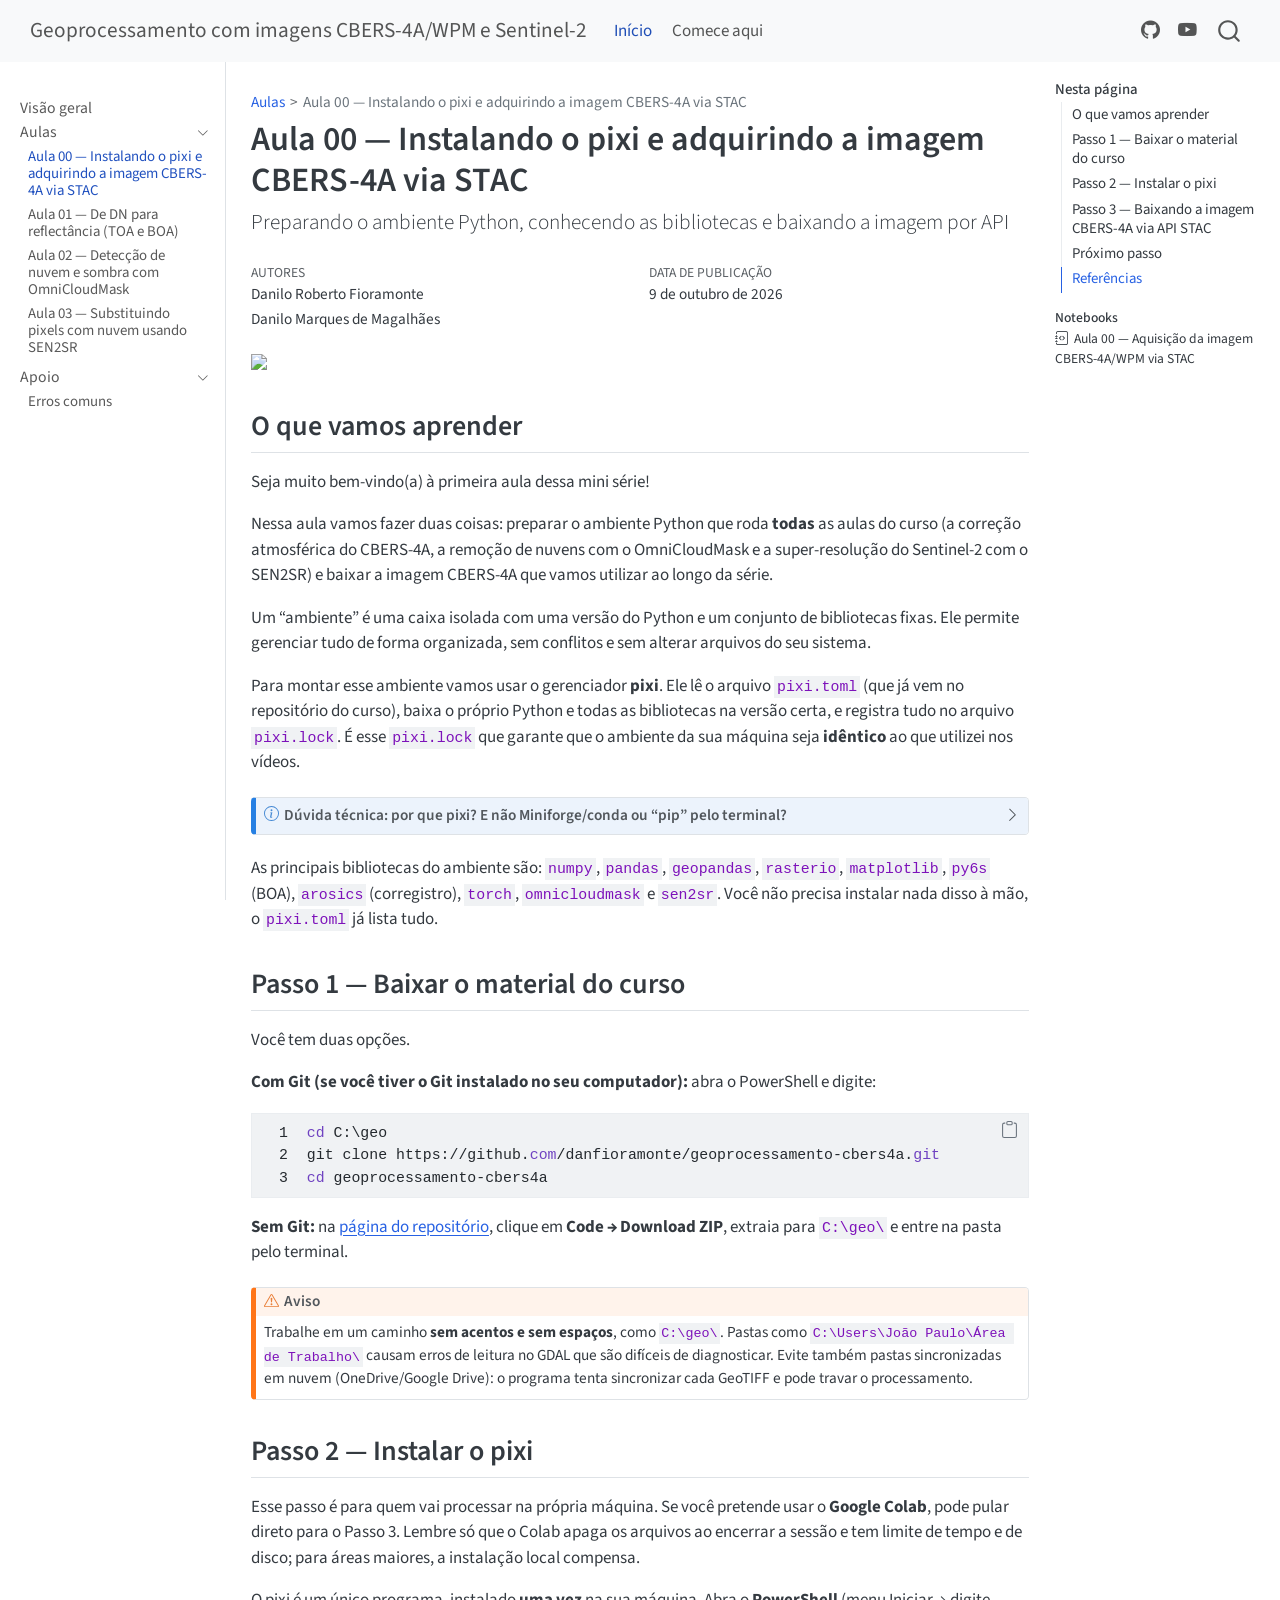
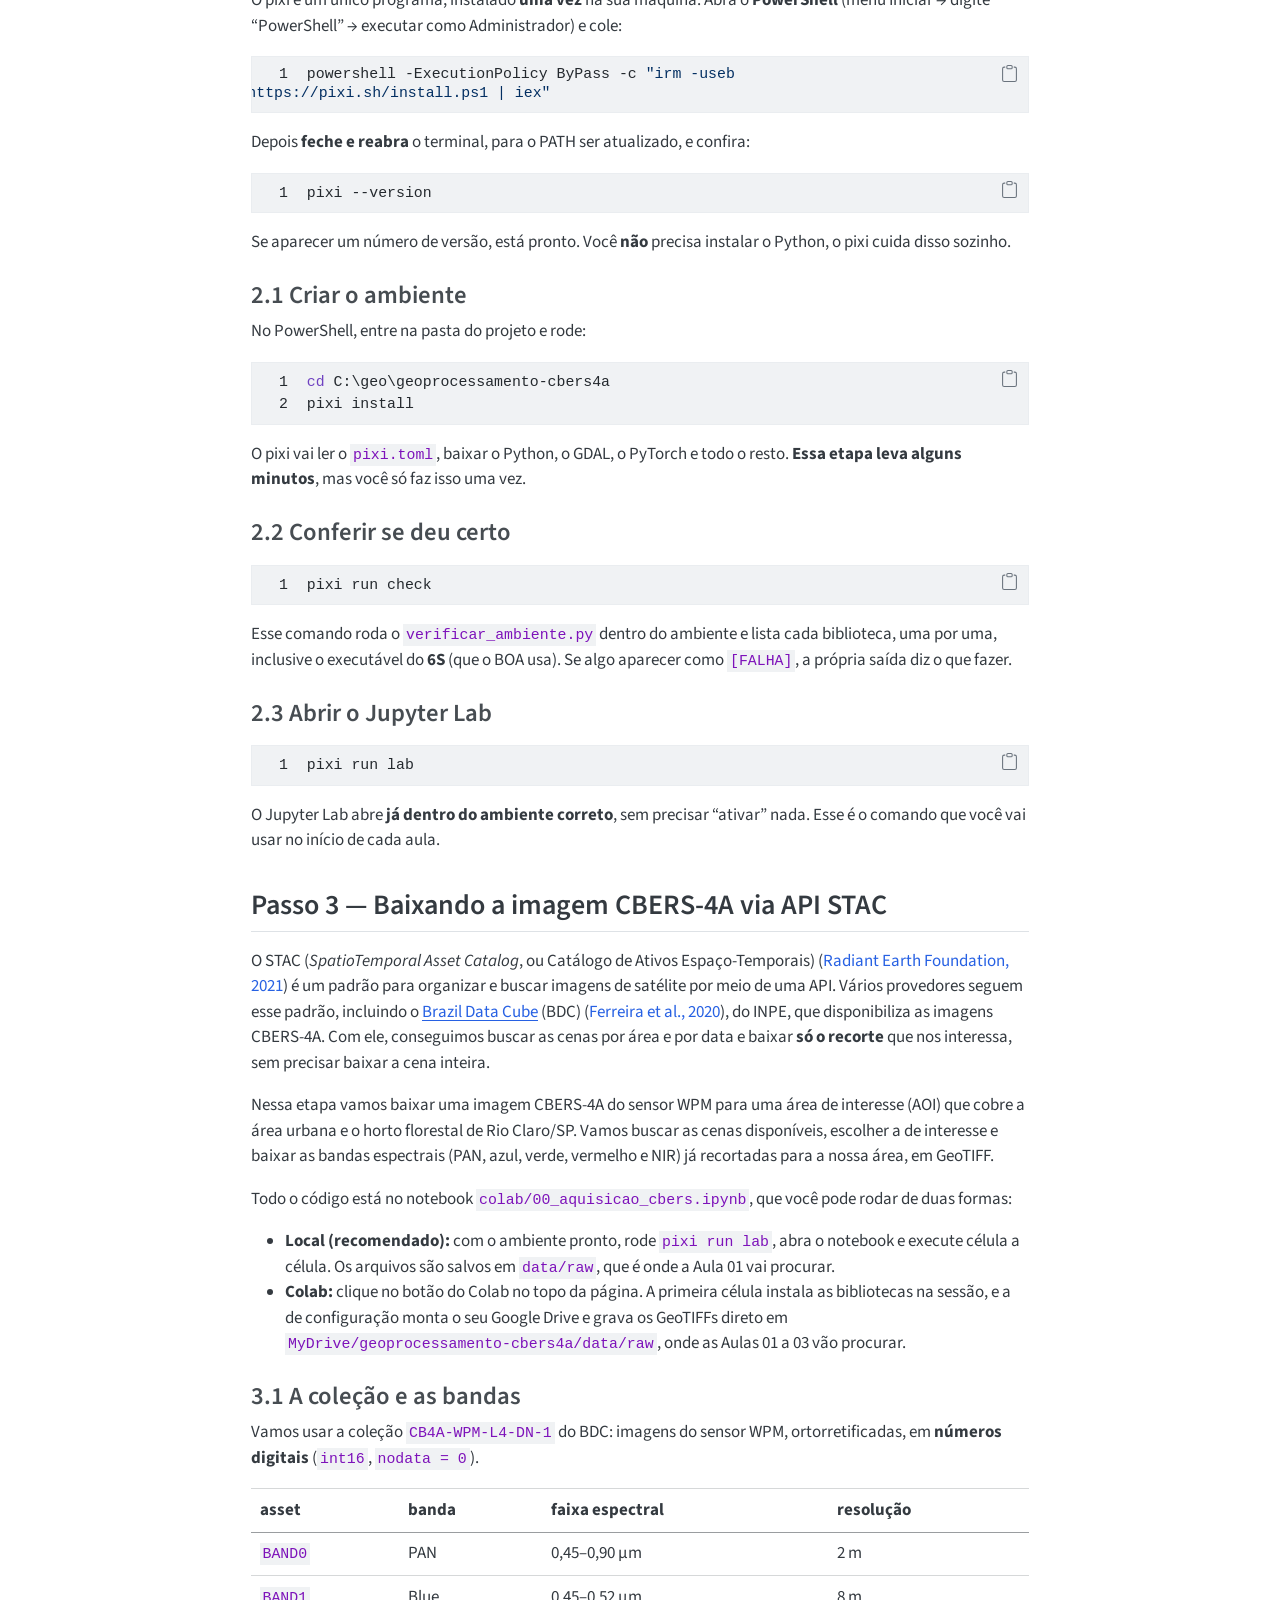
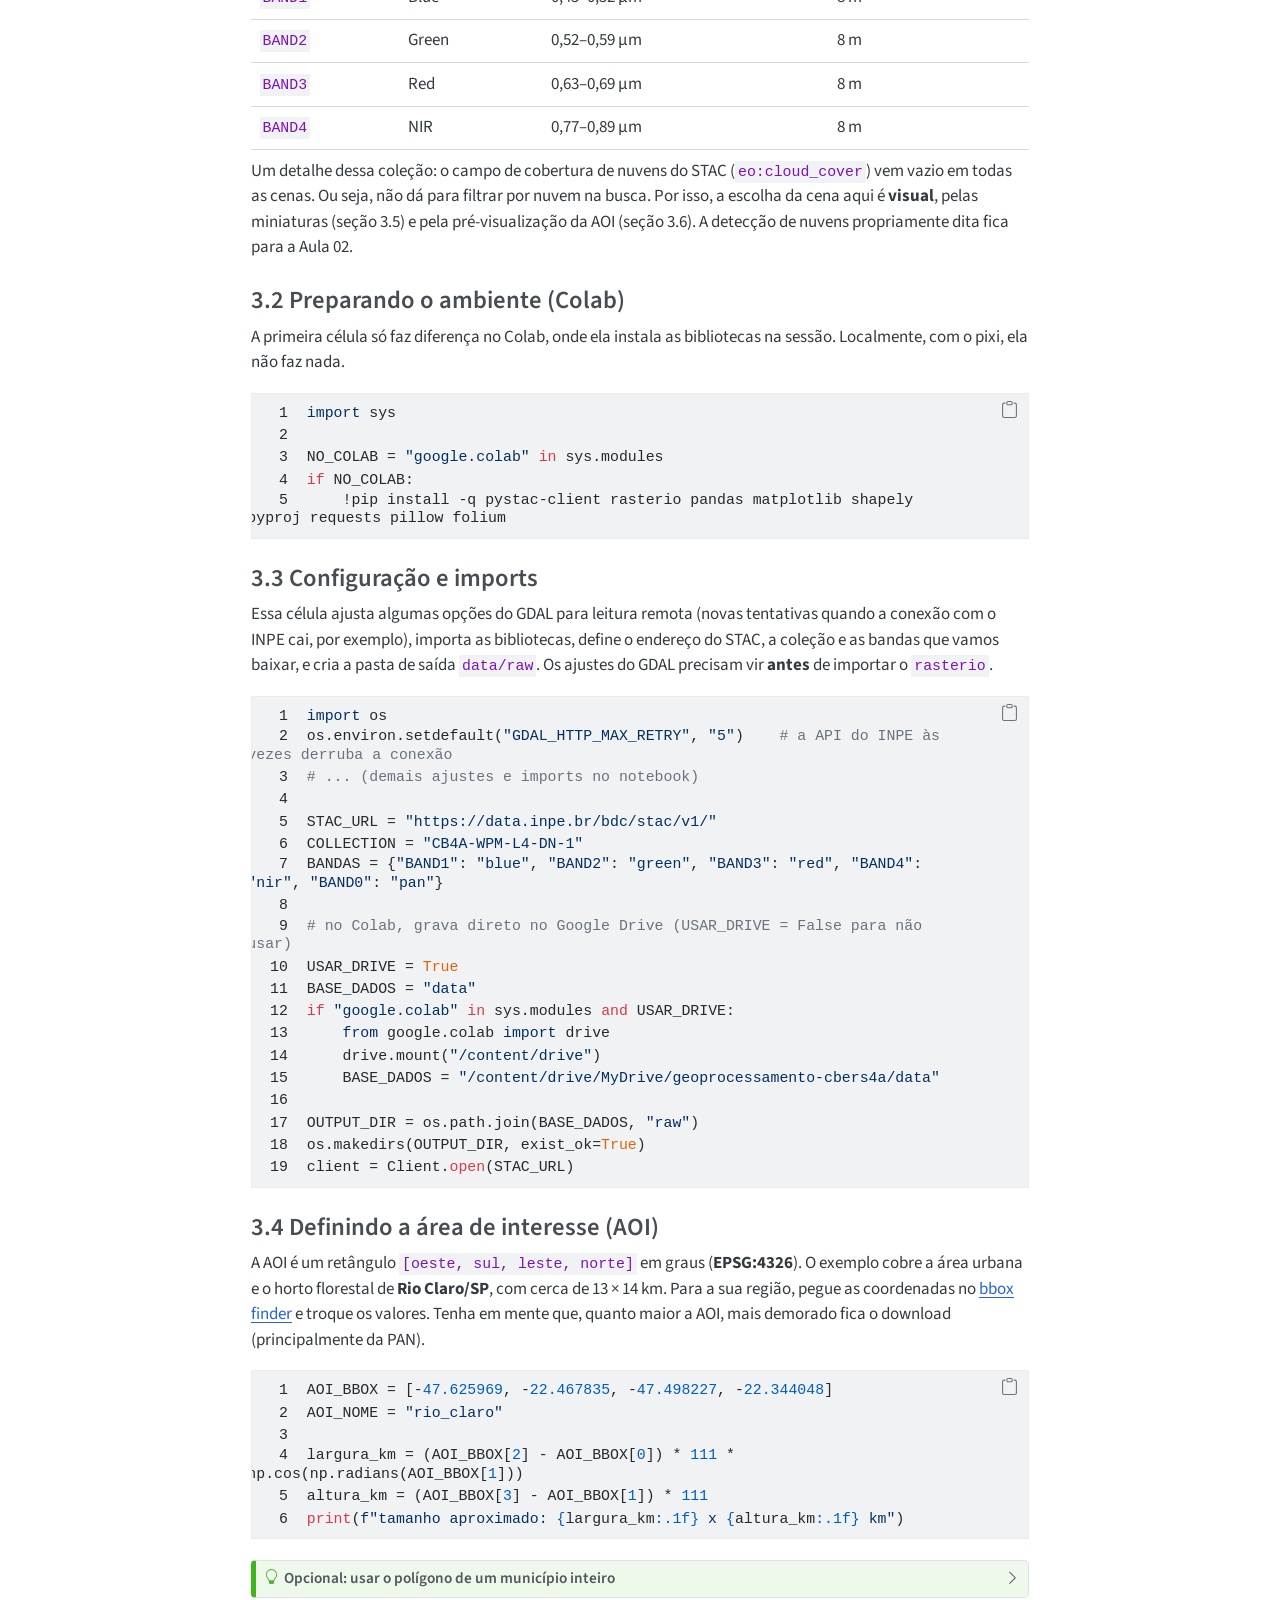
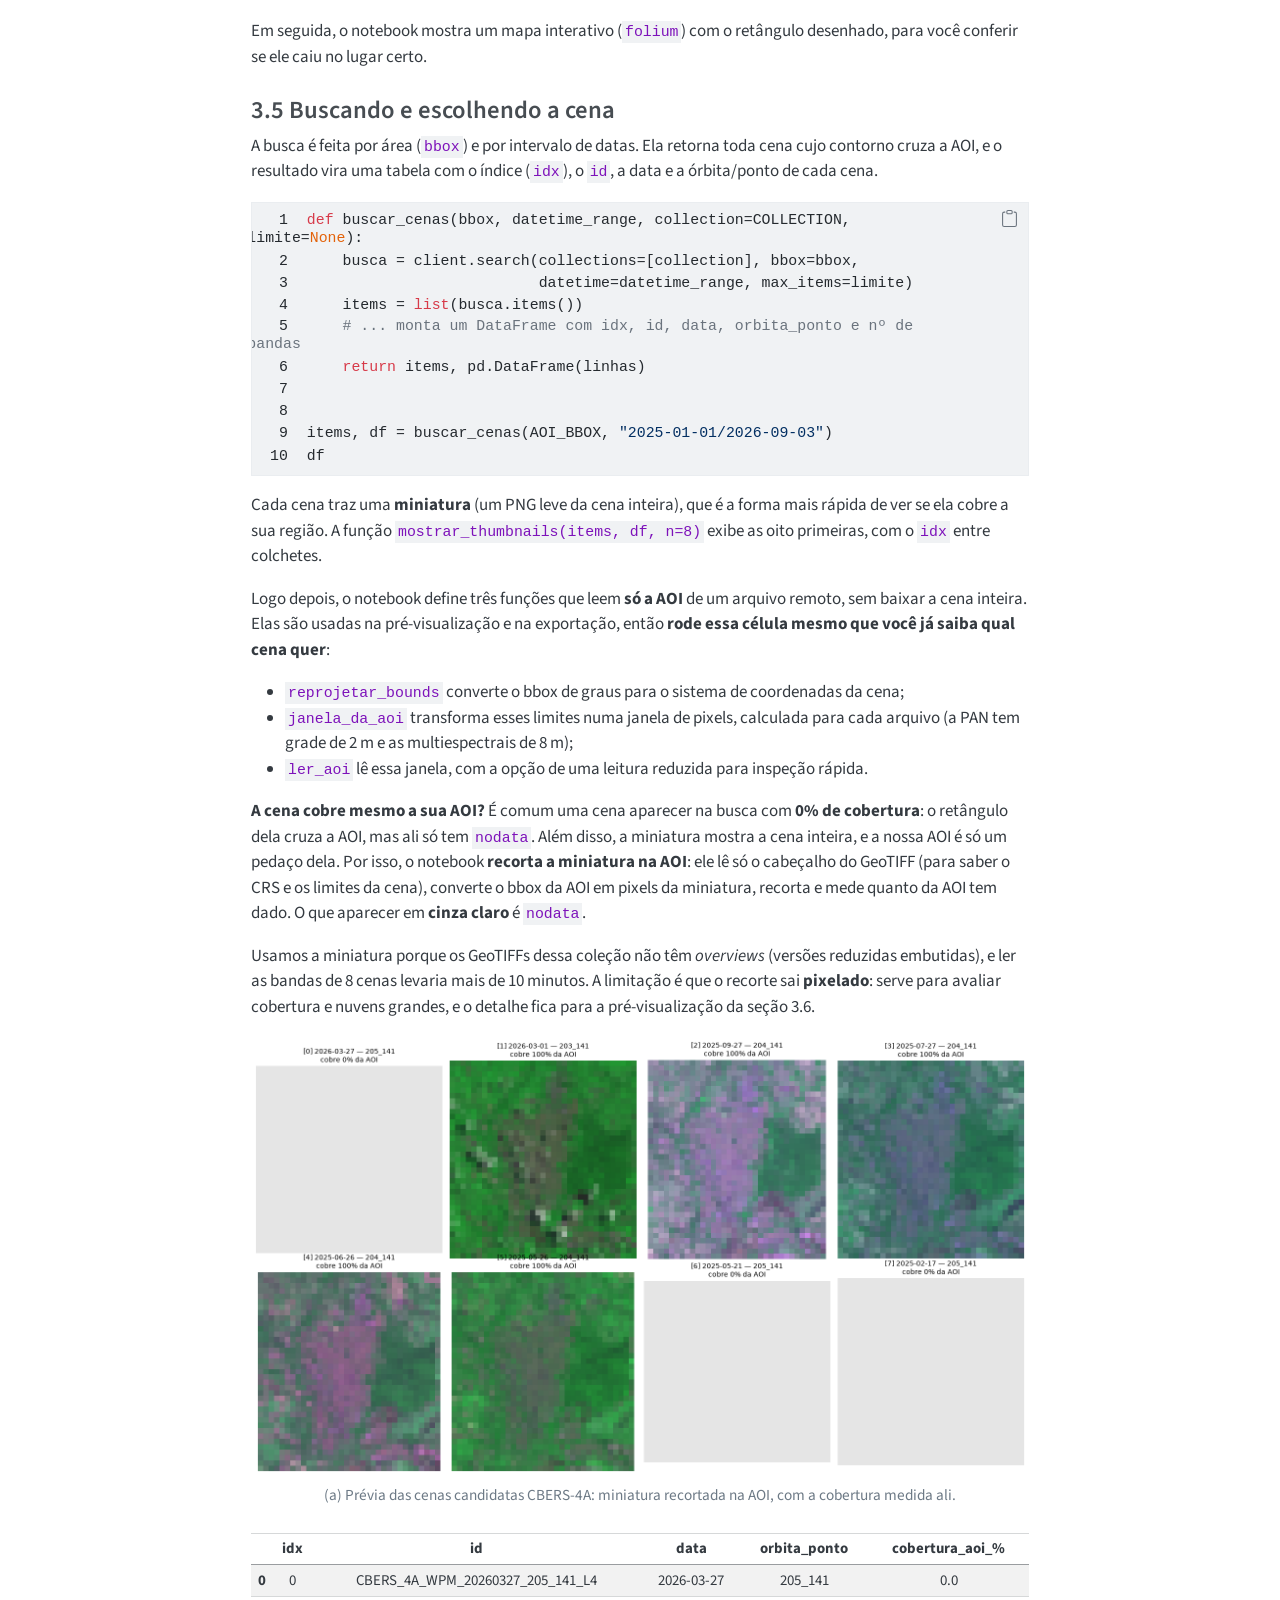
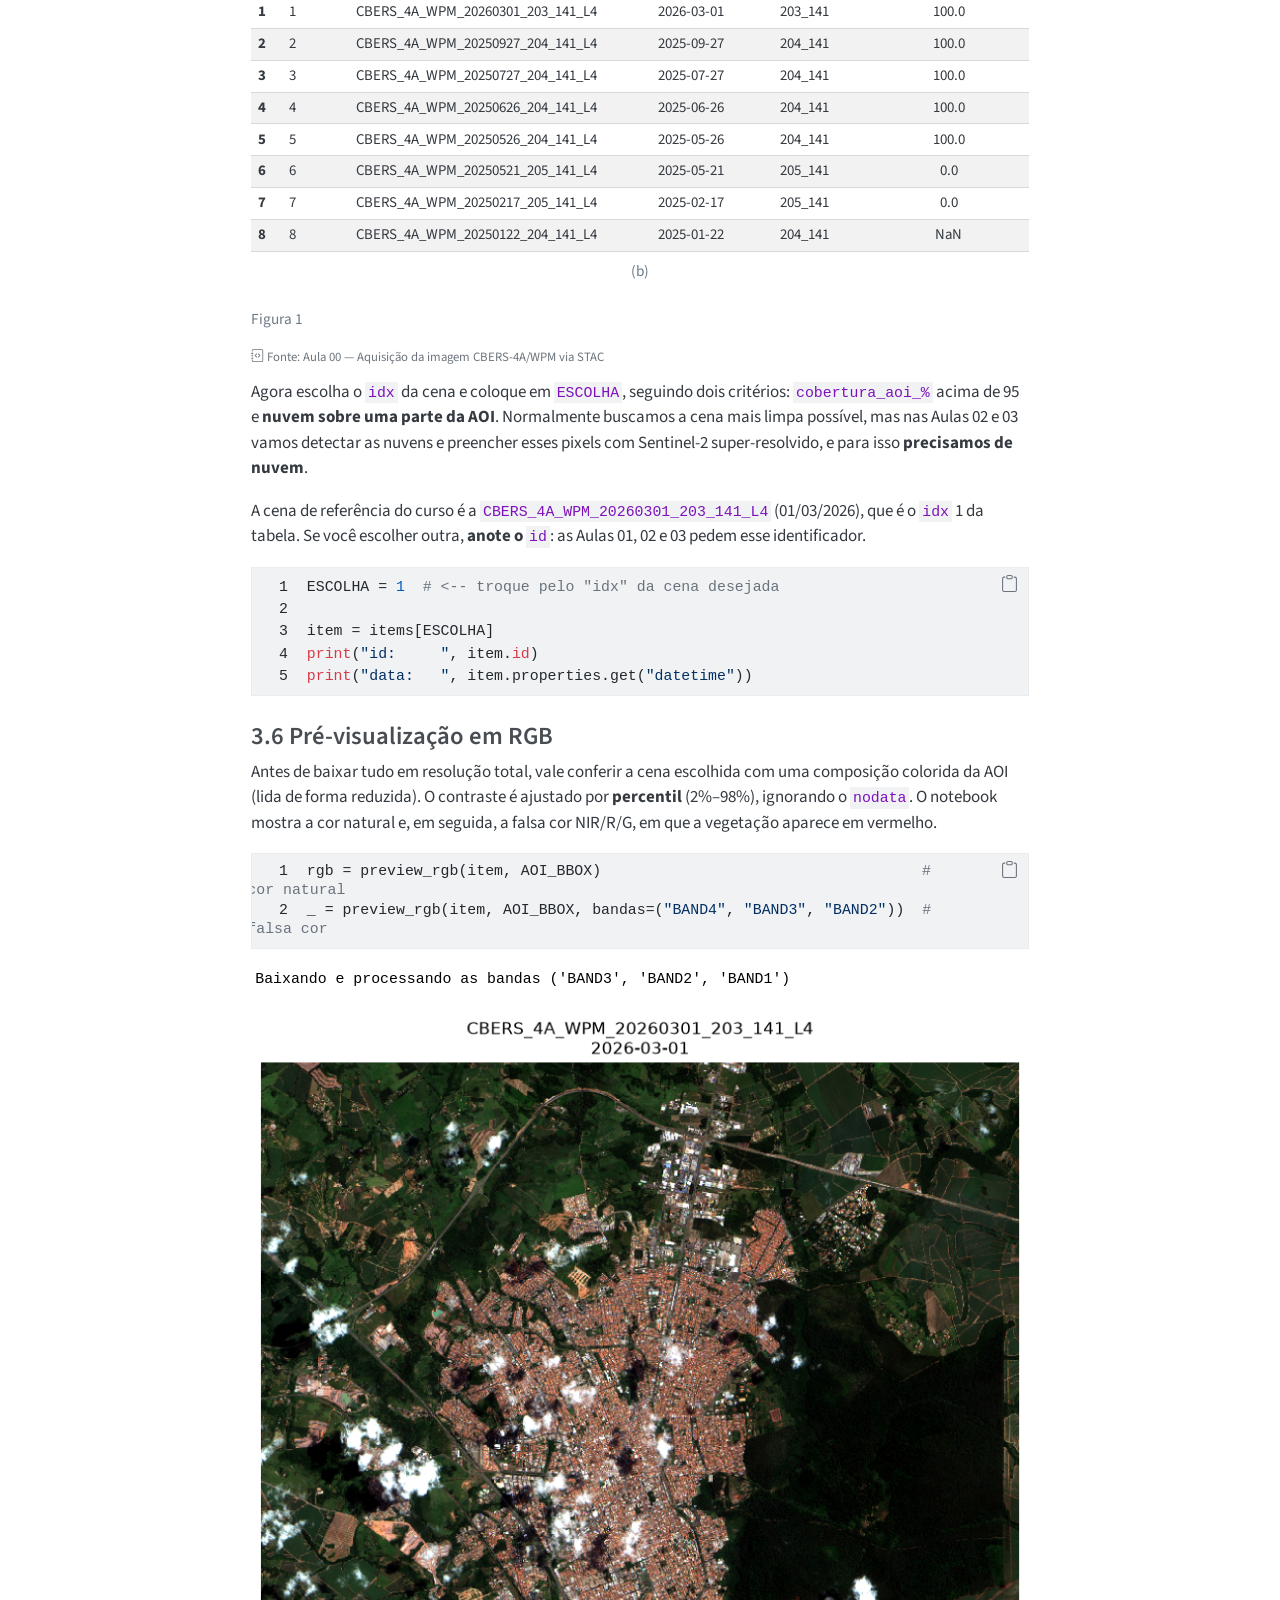
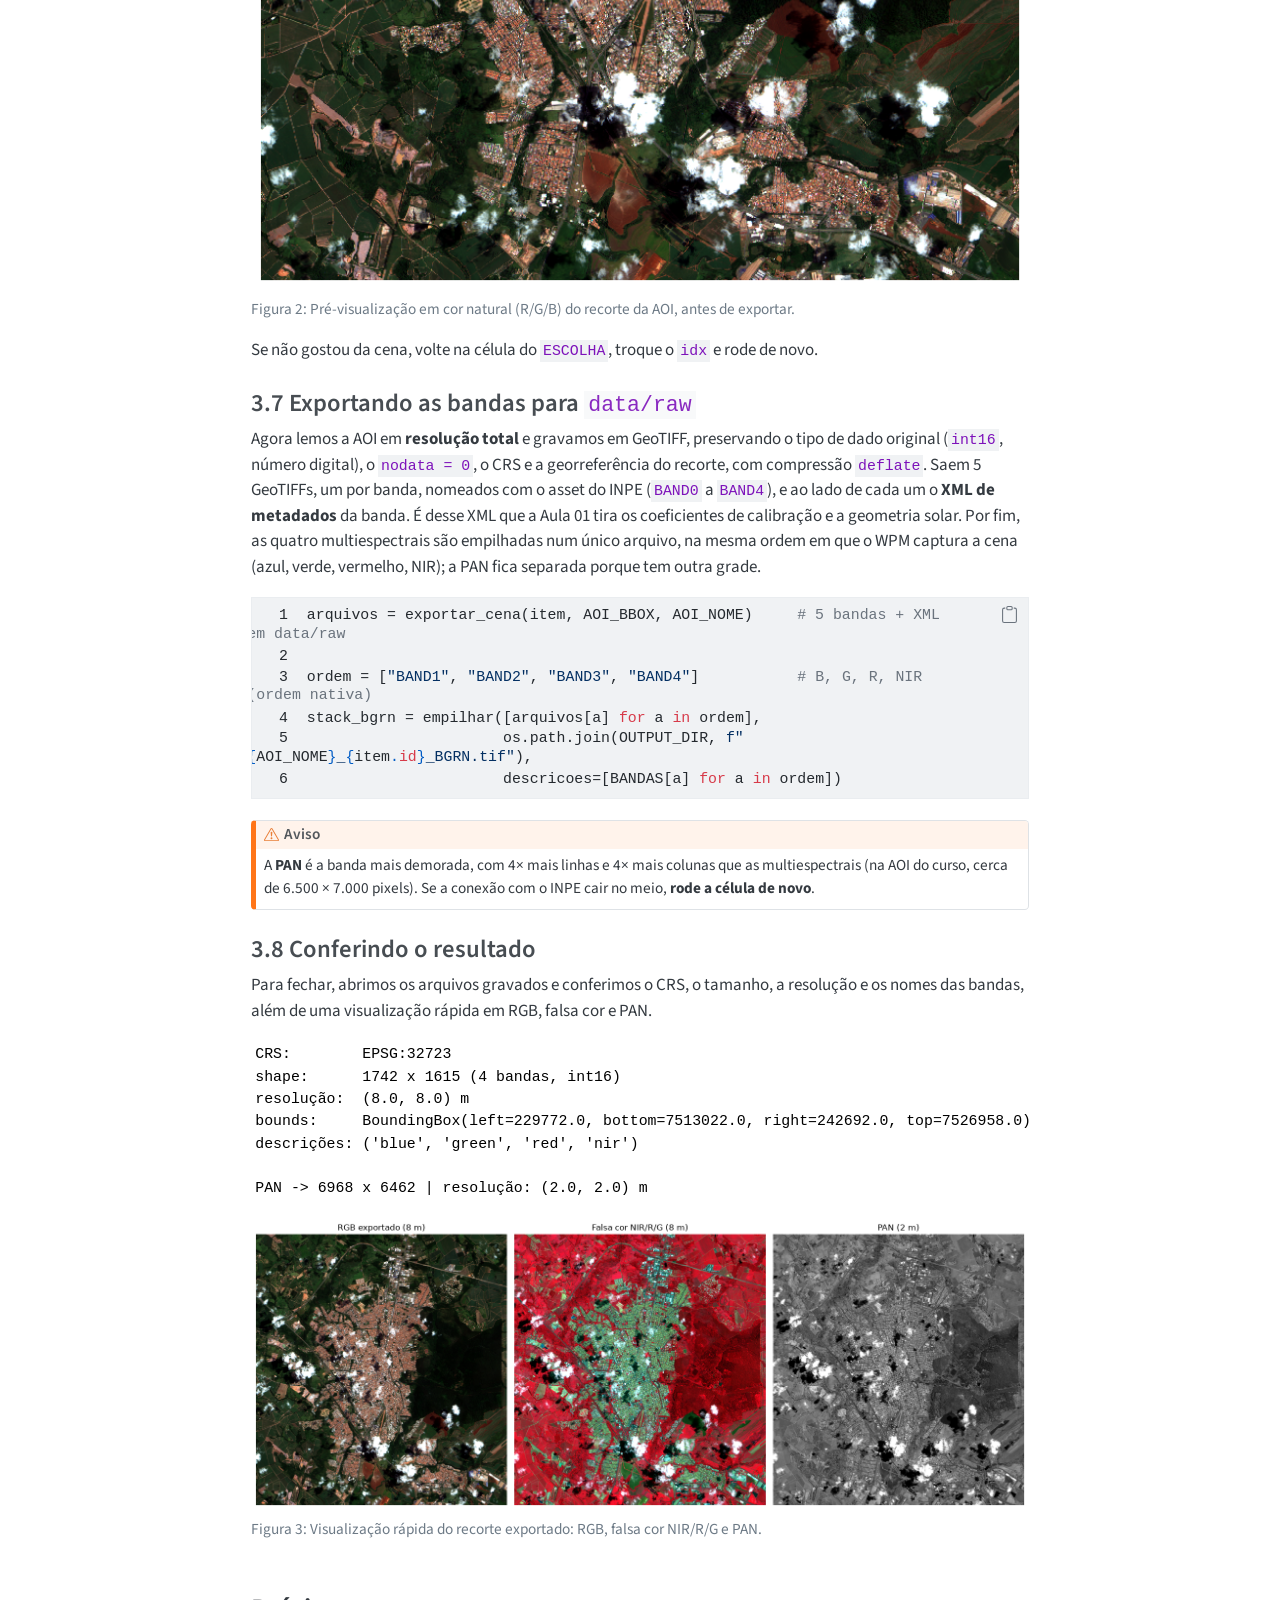
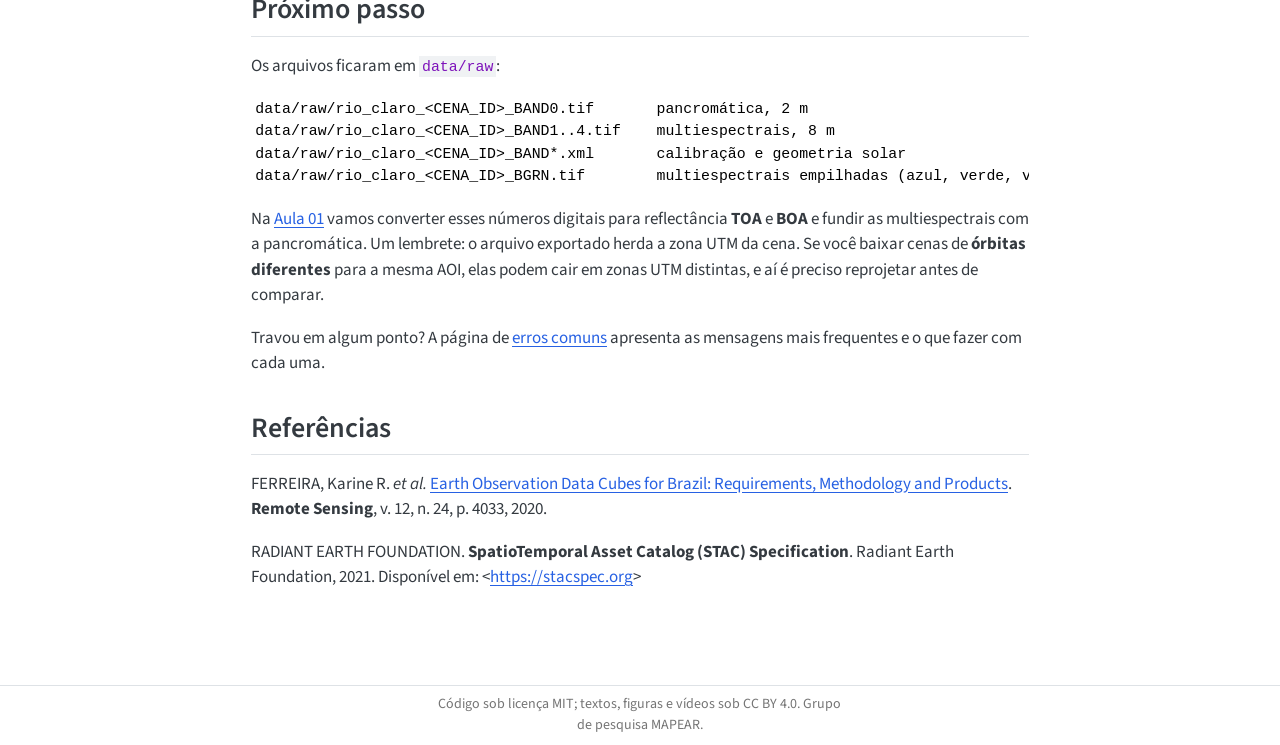
==== commit e3c02d44: "Versão 1.1.0: bandas BGRN, harmonização com referência Sentinel-2 e S2 de 10 bandas" ====
--- a/docs/aulas/00-ambiente.html
+++ b/docs/aulas/00-ambiente.html
@@ -310,7 +310,7 @@
     <div>
     <div class="quarto-title-meta-heading">Data de Publicação</div>
     <div class="quarto-title-meta-contents">
-      <p class="date">26 de setembro de 2026</p>
+      <p class="date">9 de outubro de 2026</p>
     </div>
   </div>
   
@@ -460,7 +460,7 @@
 <section id="preparando-o-ambiente-colab" class="level3">
 <h3 class="anchored" data-anchor-id="preparando-o-ambiente-colab">3.2 Preparando o ambiente (Colab)</h3>
 <p>A primeira célula só faz diferença no Colab, onde ela instala as bibliotecas na sessão. Localmente, com o pixi, ela não faz nada.</p>
-<div id="2b7ad2db" class="cell">
+<div id="8ce804ec" class="cell">
 <div class="code-copy-outer-scaffold"><div class="sourceCode cell-code" id="cb7"><pre class="sourceCode numberSource python number-lines code-with-copy"><code class="sourceCode python"><span id="cb7-1"><a href="#cb7-1"></a><span class="im">import</span> sys</span>
 <span id="cb7-2"><a href="#cb7-2"></a></span>
 <span id="cb7-3"><a href="#cb7-3"></a>NO_COLAB <span class="op">=</span> <span class="st">"google.colab"</span> <span class="kw">in</span> sys.modules</span>
@@ -471,7 +471,7 @@
 <section id="configuração-e-imports" class="level3">
 <h3 class="anchored" data-anchor-id="configuração-e-imports">3.3 Configuração e imports</h3>
 <p>Essa célula ajusta algumas opções do GDAL para leitura remota (novas tentativas quando a conexão com o INPE cai, por exemplo), importa as bibliotecas, define o endereço do STAC, a coleção e as bandas que vamos baixar, e cria a pasta de saída <code>data/raw</code>. Os ajustes do GDAL precisam vir <strong>antes</strong> de importar o <code>rasterio</code>.</p>
-<div id="e2404745" class="cell">
+<div id="9bd7fd19" class="cell">
 <div class="code-copy-outer-scaffold"><div class="sourceCode cell-code" id="cb8"><pre class="sourceCode numberSource python number-lines code-with-copy"><code class="sourceCode python"><span id="cb8-1"><a href="#cb8-1"></a><span class="im">import</span> os</span>
 <span id="cb8-2"><a href="#cb8-2"></a>os.environ.setdefault(<span class="st">"GDAL_HTTP_MAX_RETRY"</span>, <span class="st">"5"</span>)    <span class="co"># a API do INPE às vezes derruba a conexão</span></span>
 <span id="cb8-3"><a href="#cb8-3"></a><span class="co"># ... (demais ajustes e imports no notebook)</span></span>
@@ -496,7 +496,7 @@
 <section id="definindo-a-área-de-interesse-aoi" class="level3">
 <h3 class="anchored" data-anchor-id="definindo-a-área-de-interesse-aoi">3.4 Definindo a área de interesse (AOI)</h3>
 <p>A AOI é um retângulo <code>[oeste, sul, leste, norte]</code> em graus (<strong>EPSG:4326</strong>). O exemplo cobre a área urbana e o horto florestal de <strong>Rio Claro/SP</strong>, com cerca de 13 × 14 km. Para a sua região, pegue as coordenadas no <a href="https://rodostoteknoloji.com/online-tools/bbox-tool-en.html">bbox finder</a> e troque os valores. Tenha em mente que, quanto maior a AOI, mais demorado fica o download (principalmente da PAN).</p>
-<div id="a5738ca9" class="cell">
+<div id="6f822584" class="cell">
 <div class="code-copy-outer-scaffold"><div class="sourceCode cell-code" id="cb9"><pre class="sourceCode numberSource python number-lines code-with-copy"><code class="sourceCode python"><span id="cb9-1"><a href="#cb9-1"></a>AOI_BBOX <span class="op">=</span> [<span class="op">-</span><span class="fl">47.625969</span>, <span class="op">-</span><span class="fl">22.467835</span>, <span class="op">-</span><span class="fl">47.498227</span>, <span class="op">-</span><span class="fl">22.344048</span>]</span>
 <span id="cb9-2"><a href="#cb9-2"></a>AOI_NOME <span class="op">=</span> <span class="st">"rio_claro"</span></span>
 <span id="cb9-3"><a href="#cb9-3"></a></span>
@@ -531,7 +531,7 @@
 <section id="buscando-e-escolhendo-a-cena" class="level3">
 <h3 class="anchored" data-anchor-id="buscando-e-escolhendo-a-cena">3.5 Buscando e escolhendo a cena</h3>
 <p>A busca é feita por área (<code>bbox</code>) e por intervalo de datas. Ela retorna toda cena cujo contorno cruza a AOI, e o resultado vira uma tabela com o índice (<code>idx</code>), o <code>id</code>, a data e a órbita/ponto de cada cena.</p>
-<div id="85ad8a65" class="cell">
+<div id="fc77c6f2" class="cell">
 <div class="code-copy-outer-scaffold"><div class="sourceCode cell-code" id="cb11"><pre class="sourceCode numberSource python number-lines code-with-copy"><code class="sourceCode python"><span id="cb11-1"><a href="#cb11-1"></a><span class="kw">def</span> buscar_cenas(bbox, datetime_range, collection<span class="op">=</span>COLLECTION, limite<span class="op">=</span><span class="va">None</span>):</span>
 <span id="cb11-2"><a href="#cb11-2"></a>    busca <span class="op">=</span> client.search(collections<span class="op">=</span>[collection], bbox<span class="op">=</span>bbox,</span>
 <span id="cb11-3"><a href="#cb11-3"></a>                          datetime<span class="op">=</span>datetime_range, max_items<span class="op">=</span>limite)</span>
@@ -679,7 +679,7 @@
 <a class="quarto-notebook-link" id="nblink-1" href="..\colab\00_aquisicao_cbers-preview.html#cell-fig-previas-cbers">Fonte: Aula 00 — Aquisição da imagem CBERS-4A/WPM via STAC</a></div>
 <p>Agora escolha o <code>idx</code> da cena e coloque em <code>ESCOLHA</code>, seguindo dois critérios: <code>cobertura_aoi_%</code> acima de 95 e <strong>nuvem sobre uma parte da AOI</strong>. Normalmente buscamos a cena mais limpa possível, mas nas Aulas 02 e 03 vamos detectar as nuvens e preencher esses pixels com Sentinel-2 super-resolvido, e para isso <strong>precisamos de nuvem</strong>.</p>
 <p>A cena de referência do curso é a <code>CBERS_4A_WPM_20260301_203_141_L4</code> (01/03/2026), que é o <code>idx</code> 1 da tabela. Se você escolher outra, <strong>anote o <code>id</code></strong>: as Aulas 01, 02 e 03 pedem esse identificador.</p>
-<div id="afeee008" class="cell">
+<div id="2e11e598" class="cell">
 <div class="code-copy-outer-scaffold"><div class="sourceCode cell-code" id="cb12"><pre class="sourceCode numberSource python number-lines code-with-copy"><code class="sourceCode python"><span id="cb12-1"><a href="#cb12-1"></a>ESCOLHA <span class="op">=</span> <span class="dv">1</span>  <span class="co"># &lt;-- troque pelo "idx" da cena desejada</span></span>
 <span id="cb12-2"><a href="#cb12-2"></a></span>
 <span id="cb12-3"><a href="#cb12-3"></a>item <span class="op">=</span> items[ESCOLHA]</span>
@@ -690,17 +690,20 @@
 <section id="pré-visualização-em-rgb" class="level3">
 <h3 class="anchored" data-anchor-id="pré-visualização-em-rgb">3.6 Pré-visualização em RGB</h3>
 <p>Antes de baixar tudo em resolução total, vale conferir a cena escolhida com uma composição colorida da AOI (lida de forma reduzida). O contraste é ajustado por <strong>percentil</strong> (2%–98%), ignorando o <code>nodata</code>. O notebook mostra a cor natural e, em seguida, a falsa cor NIR/R/G, em que a vegetação aparece em vermelho.</p>
-<div id="3f59345e" class="cell">
+<div id="64475e5b" class="cell">
 <div class="code-copy-outer-scaffold"><div class="sourceCode cell-code" id="cb13"><pre class="sourceCode numberSource python number-lines code-with-copy"><code class="sourceCode python"><span id="cb13-1"><a href="#cb13-1"></a>rgb <span class="op">=</span> preview_rgb(item, AOI_BBOX)                                    <span class="co"># cor natural</span></span>
 <span id="cb13-2"><a href="#cb13-2"></a>_ <span class="op">=</span> preview_rgb(item, AOI_BBOX, bandas<span class="op">=</span>(<span class="st">"BAND4"</span>, <span class="st">"BAND3"</span>, <span class="st">"BAND2"</span>))  <span class="co"># falsa cor</span></span></code></pre></div><button title="Copiar para a área de transferência" class="code-copy-button"><i class="bi"></i></button></div>
 </div>
 <div class="quarto-embed-nb-cell">
 <div id="cell-fig-preview-rgb" class="cell" data-execution_count="10">
+<div class="cell-output cell-output-stdout">
+<pre><code>Baixando e processando as bandas ('BAND3', 'BAND2', 'BAND1')</code></pre>
+</div>
 <div class="cell-output cell-output-display">
 <div id="fig-preview-rgb" class="quarto-float quarto-figure quarto-figure-center anchored">
 <figure class="quarto-float quarto-float-fig figure">
 <div aria-describedby="fig-preview-rgb-caption-0ceaefa1-69ba-4598-a22c-09a6ac19f8ca">
-<img src="00-ambiente_files/figure-html/..-colab-00_aquisicao_cbers-fig-preview-rgb-output-1.png" class="img-fluid figure-img">
+<img src="00-ambiente_files/figure-html/..-colab-00_aquisicao_cbers-fig-preview-rgb-output-2.png" class="img-fluid figure-img">
 </div>
 <figcaption class="quarto-float-caption-bottom quarto-float-caption quarto-float-fig" id="fig-preview-rgb-caption-0ceaefa1-69ba-4598-a22c-09a6ac19f8ca">
 Figura&nbsp;2: Pré-visualização em cor natural (R/G/B) do recorte da AOI, antes de exportar.
@@ -714,14 +717,14 @@
 </section>
 <section id="exportando-as-bandas-para-dataraw" class="level3">
 <h3 class="anchored" data-anchor-id="exportando-as-bandas-para-dataraw">3.7 Exportando as bandas para <code>data/raw</code></h3>
-<p>Agora lemos a AOI em <strong>resolução total</strong> e gravamos em GeoTIFF, preservando o tipo de dado original (<code>int16</code>, número digital), o <code>nodata = 0</code>, o CRS e a georreferência do recorte, com compressão <code>deflate</code>. Saem 5 GeoTIFFs, um por banda, nomeados com o asset do INPE (<code>BAND0</code> a <code>BAND4</code>), e ao lado de cada um o <strong>XML de metadados</strong> da banda. É desse XML que a Aula 01 tira os coeficientes de calibração e a geometria solar. Por fim, as quatro multiespectrais são empilhadas num único arquivo RGBN; a PAN fica separada porque tem outra grade.</p>
-<div id="60cb429c" class="cell">
-<div class="code-copy-outer-scaffold"><div class="sourceCode cell-code" id="cb14"><pre class="sourceCode numberSource python number-lines code-with-copy"><code class="sourceCode python"><span id="cb14-1"><a href="#cb14-1"></a>arquivos <span class="op">=</span> exportar_cena(item, AOI_BBOX, AOI_NOME)     <span class="co"># 5 bandas + XML em data/raw</span></span>
-<span id="cb14-2"><a href="#cb14-2"></a></span>
-<span id="cb14-3"><a href="#cb14-3"></a>ordem <span class="op">=</span> [<span class="st">"BAND3"</span>, <span class="st">"BAND2"</span>, <span class="st">"BAND1"</span>, <span class="st">"BAND4"</span>]           <span class="co"># R, G, B, NIR</span></span>
-<span id="cb14-4"><a href="#cb14-4"></a>stack_rgbn <span class="op">=</span> empilhar([arquivos[a] <span class="cf">for</span> a <span class="kw">in</span> ordem],</span>
-<span id="cb14-5"><a href="#cb14-5"></a>                      os.path.join(OUTPUT_DIR, <span class="ss">f"</span><span class="sc">{</span>AOI_NOME<span class="sc">}</span><span class="ss">_</span><span class="sc">{</span>item<span class="sc">.</span><span class="bu">id</span><span class="sc">}</span><span class="ss">_RGBN.tif"</span>),</span>
-<span id="cb14-6"><a href="#cb14-6"></a>                      descricoes<span class="op">=</span>[BANDAS[a] <span class="cf">for</span> a <span class="kw">in</span> ordem])</span></code></pre></div><button title="Copiar para a área de transferência" class="code-copy-button"><i class="bi"></i></button></div>
+<p>Agora lemos a AOI em <strong>resolução total</strong> e gravamos em GeoTIFF, preservando o tipo de dado original (<code>int16</code>, número digital), o <code>nodata = 0</code>, o CRS e a georreferência do recorte, com compressão <code>deflate</code>. Saem 5 GeoTIFFs, um por banda, nomeados com o asset do INPE (<code>BAND0</code> a <code>BAND4</code>), e ao lado de cada um o <strong>XML de metadados</strong> da banda. É desse XML que a Aula 01 tira os coeficientes de calibração e a geometria solar. Por fim, as quatro multiespectrais são empilhadas num único arquivo, na mesma ordem em que o WPM captura a cena (azul, verde, vermelho, NIR); a PAN fica separada porque tem outra grade.</p>
+<div id="2e71a42f" class="cell">
+<div class="code-copy-outer-scaffold"><div class="sourceCode cell-code" id="cb15"><pre class="sourceCode numberSource python number-lines code-with-copy"><code class="sourceCode python"><span id="cb15-1"><a href="#cb15-1"></a>arquivos <span class="op">=</span> exportar_cena(item, AOI_BBOX, AOI_NOME)     <span class="co"># 5 bandas + XML em data/raw</span></span>
+<span id="cb15-2"><a href="#cb15-2"></a></span>
+<span id="cb15-3"><a href="#cb15-3"></a>ordem <span class="op">=</span> [<span class="st">"BAND1"</span>, <span class="st">"BAND2"</span>, <span class="st">"BAND3"</span>, <span class="st">"BAND4"</span>]           <span class="co"># B, G, R, NIR (ordem nativa)</span></span>
+<span id="cb15-4"><a href="#cb15-4"></a>stack_bgrn <span class="op">=</span> empilhar([arquivos[a] <span class="cf">for</span> a <span class="kw">in</span> ordem],</span>
+<span id="cb15-5"><a href="#cb15-5"></a>                      os.path.join(OUTPUT_DIR, <span class="ss">f"</span><span class="sc">{</span>AOI_NOME<span class="sc">}</span><span class="ss">_</span><span class="sc">{</span>item<span class="sc">.</span><span class="bu">id</span><span class="sc">}</span><span class="ss">_BGRN.tif"</span>),</span>
+<span id="cb15-6"><a href="#cb15-6"></a>                      descricoes<span class="op">=</span>[BANDAS[a] <span class="cf">for</span> a <span class="kw">in</span> ordem])</span></code></pre></div><button title="Copiar para a área de transferência" class="code-copy-button"><i class="bi"></i></button></div>
 </div>
 <div class="callout callout-style-default callout-warning callout-titled">
 <div class="callout-header d-flex align-content-center">
@@ -747,7 +750,7 @@
 shape:      1742 x 1615 (4 bandas, int16)
 resolução:  (8.0, 8.0) m
 bounds:     BoundingBox(left=229772.0, bottom=7513022.0, right=242692.0, top=7526958.0)
-descrições: ('red', 'green', 'blue', 'nir')
+descrições: ('blue', 'green', 'red', 'nir')
 
 PAN -&gt; 6968 x 6462 | resolução: (2.0, 2.0) m</code></pre>
 </div>
@@ -773,7 +776,7 @@
 <pre><code>data/raw/rio_claro_&lt;CENA_ID&gt;_BAND0.tif       pancromática, 2 m
 data/raw/rio_claro_&lt;CENA_ID&gt;_BAND1..4.tif    multiespectrais, 8 m
 data/raw/rio_claro_&lt;CENA_ID&gt;_BAND*.xml       calibração e geometria solar
-data/raw/rio_claro_&lt;CENA_ID&gt;_RGBN.tif        multiespectrais empilhadas</code></pre>
+data/raw/rio_claro_&lt;CENA_ID&gt;_BGRN.tif        multiespectrais empilhadas (azul, verde, vermelho, NIR)</code></pre>
 <p>Na <a href="../aulas/01-toa-boa.html">Aula 01</a> vamos converter esses números digitais para reflectância <strong>TOA</strong> e <strong>BOA</strong> e fundir as multiespectrais com a pancromática. Um lembrete: o arquivo exportado herda a zona UTM da cena. Se você baixar cenas de <strong>órbitas diferentes</strong> para a mesma AOI, elas podem cair em zonas UTM distintas, e aí é preciso reprojetar antes de comparar.</p>
 <p>Travou em algum ponto? A página de <a href="../aulas/99-erros-comuns.html" target="_blank">erros comuns</a> apresenta as mensagens mais frequentes e o que fazer com cada uma.</p>
 </section>
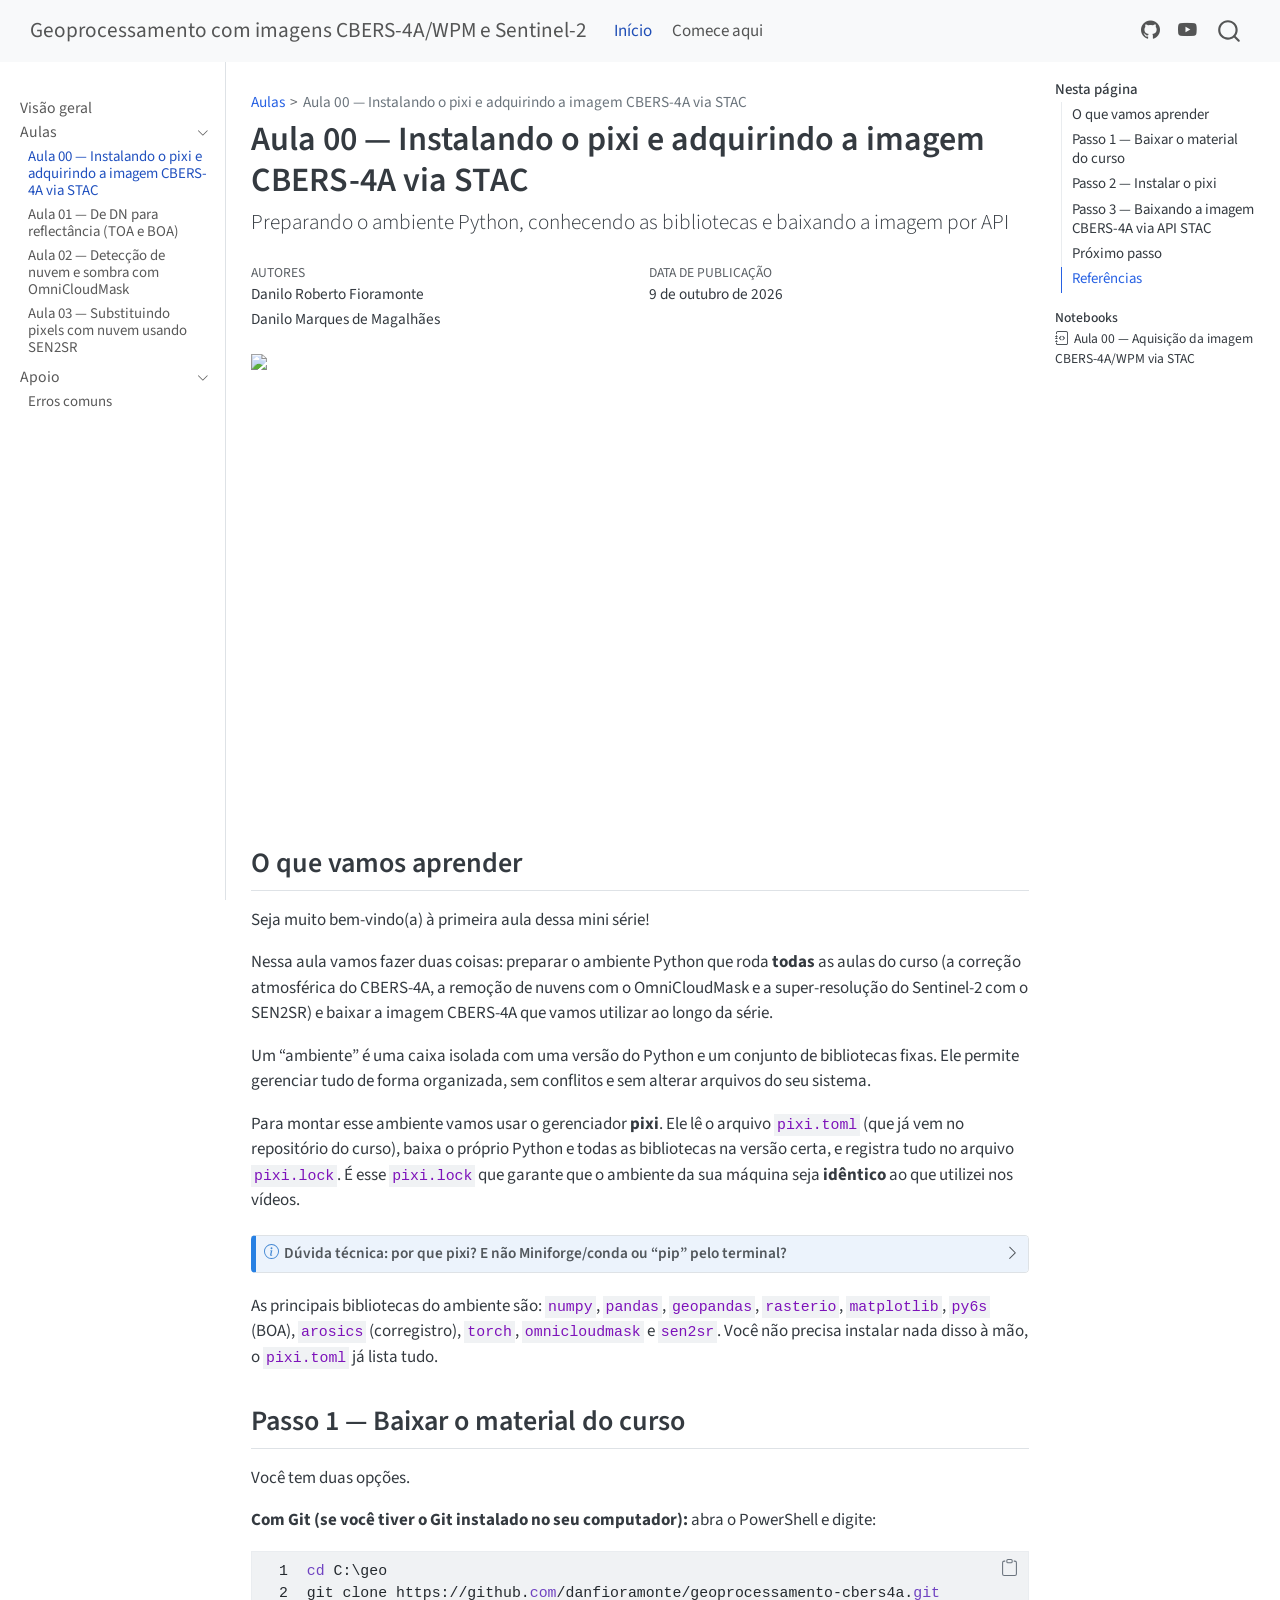
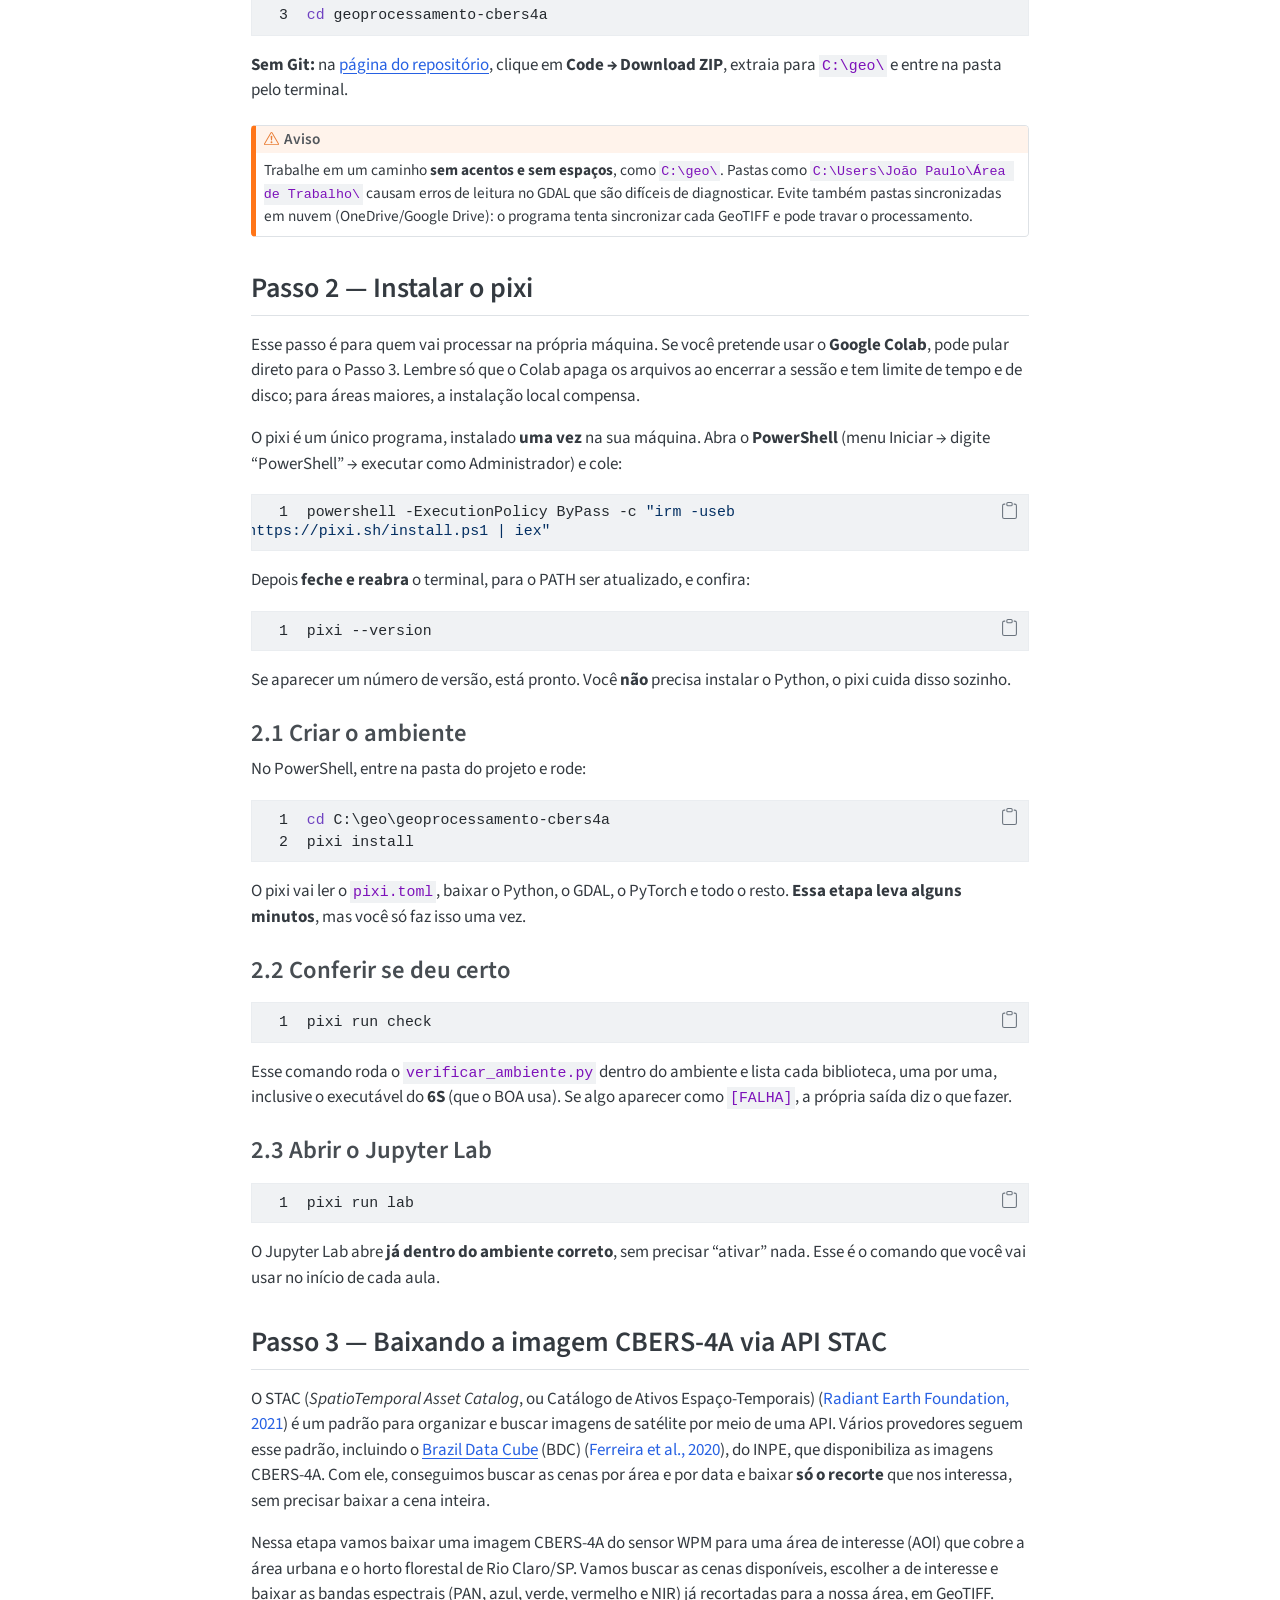
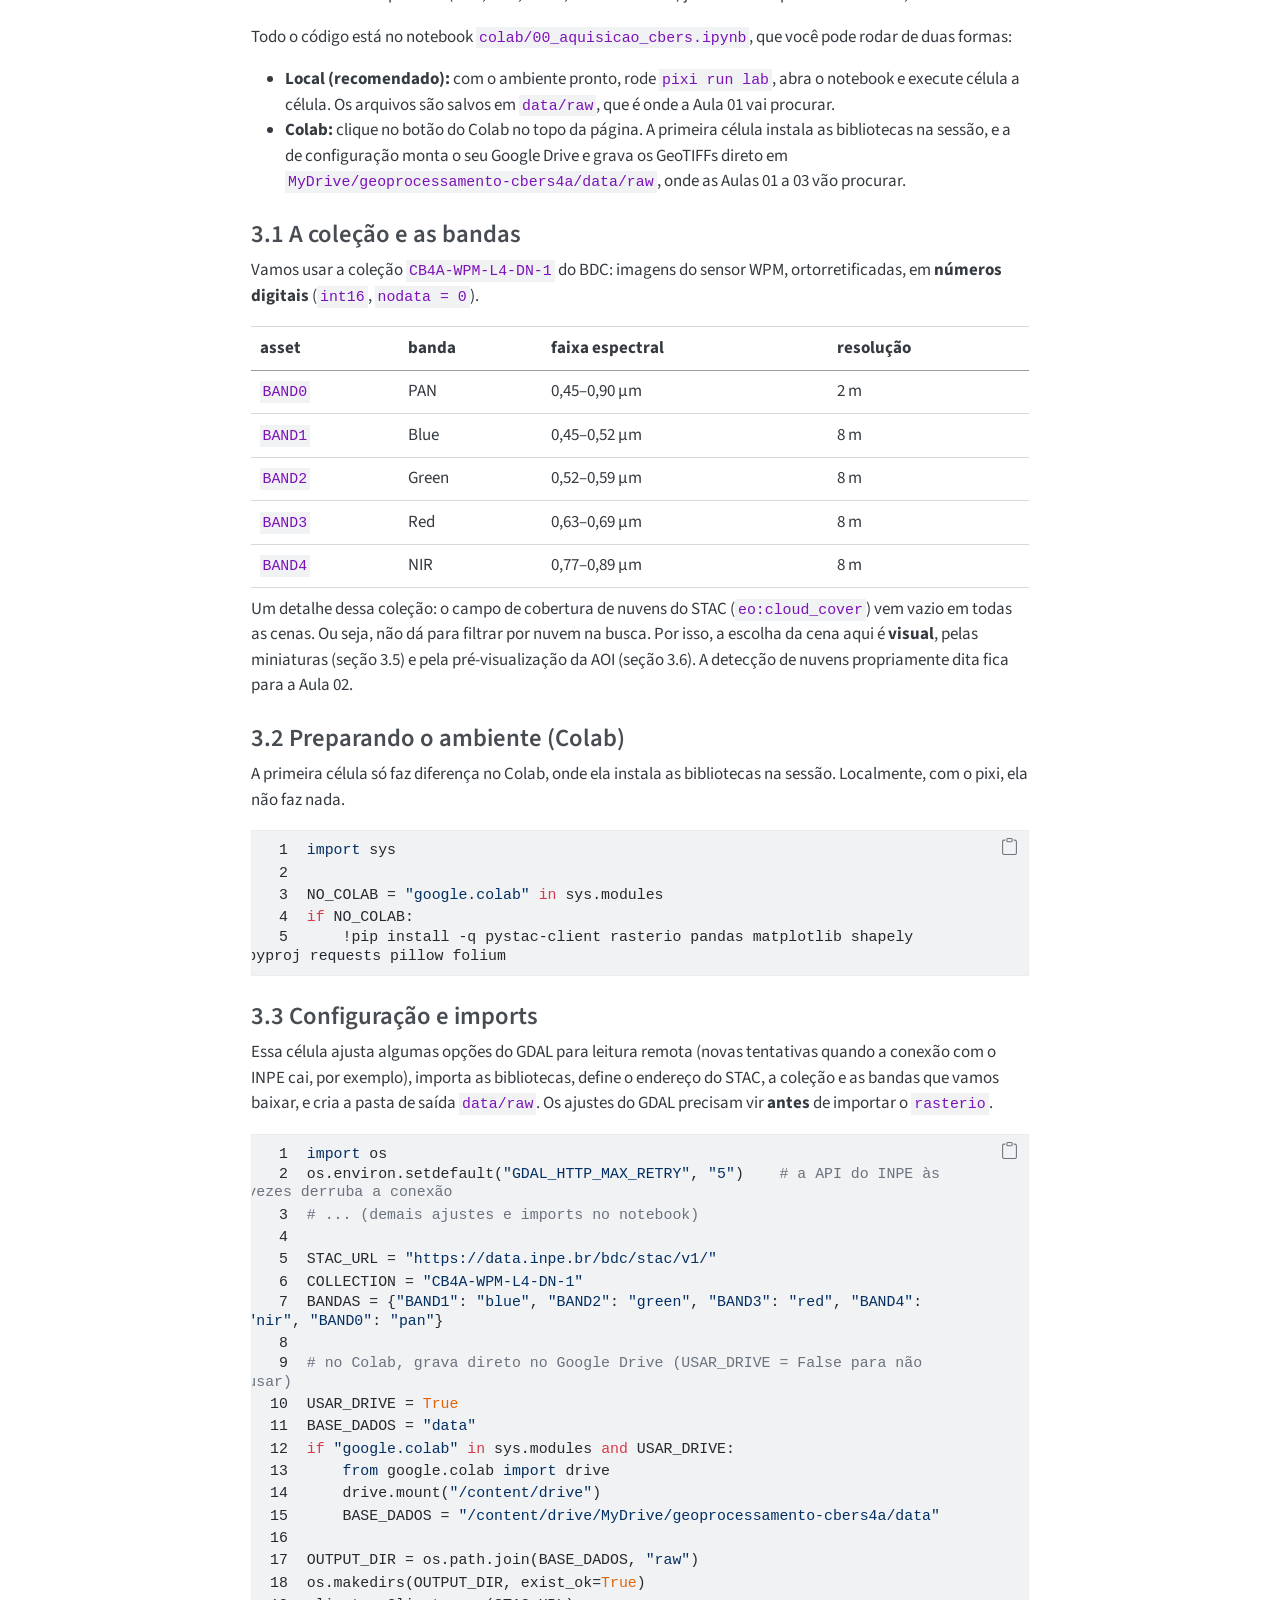
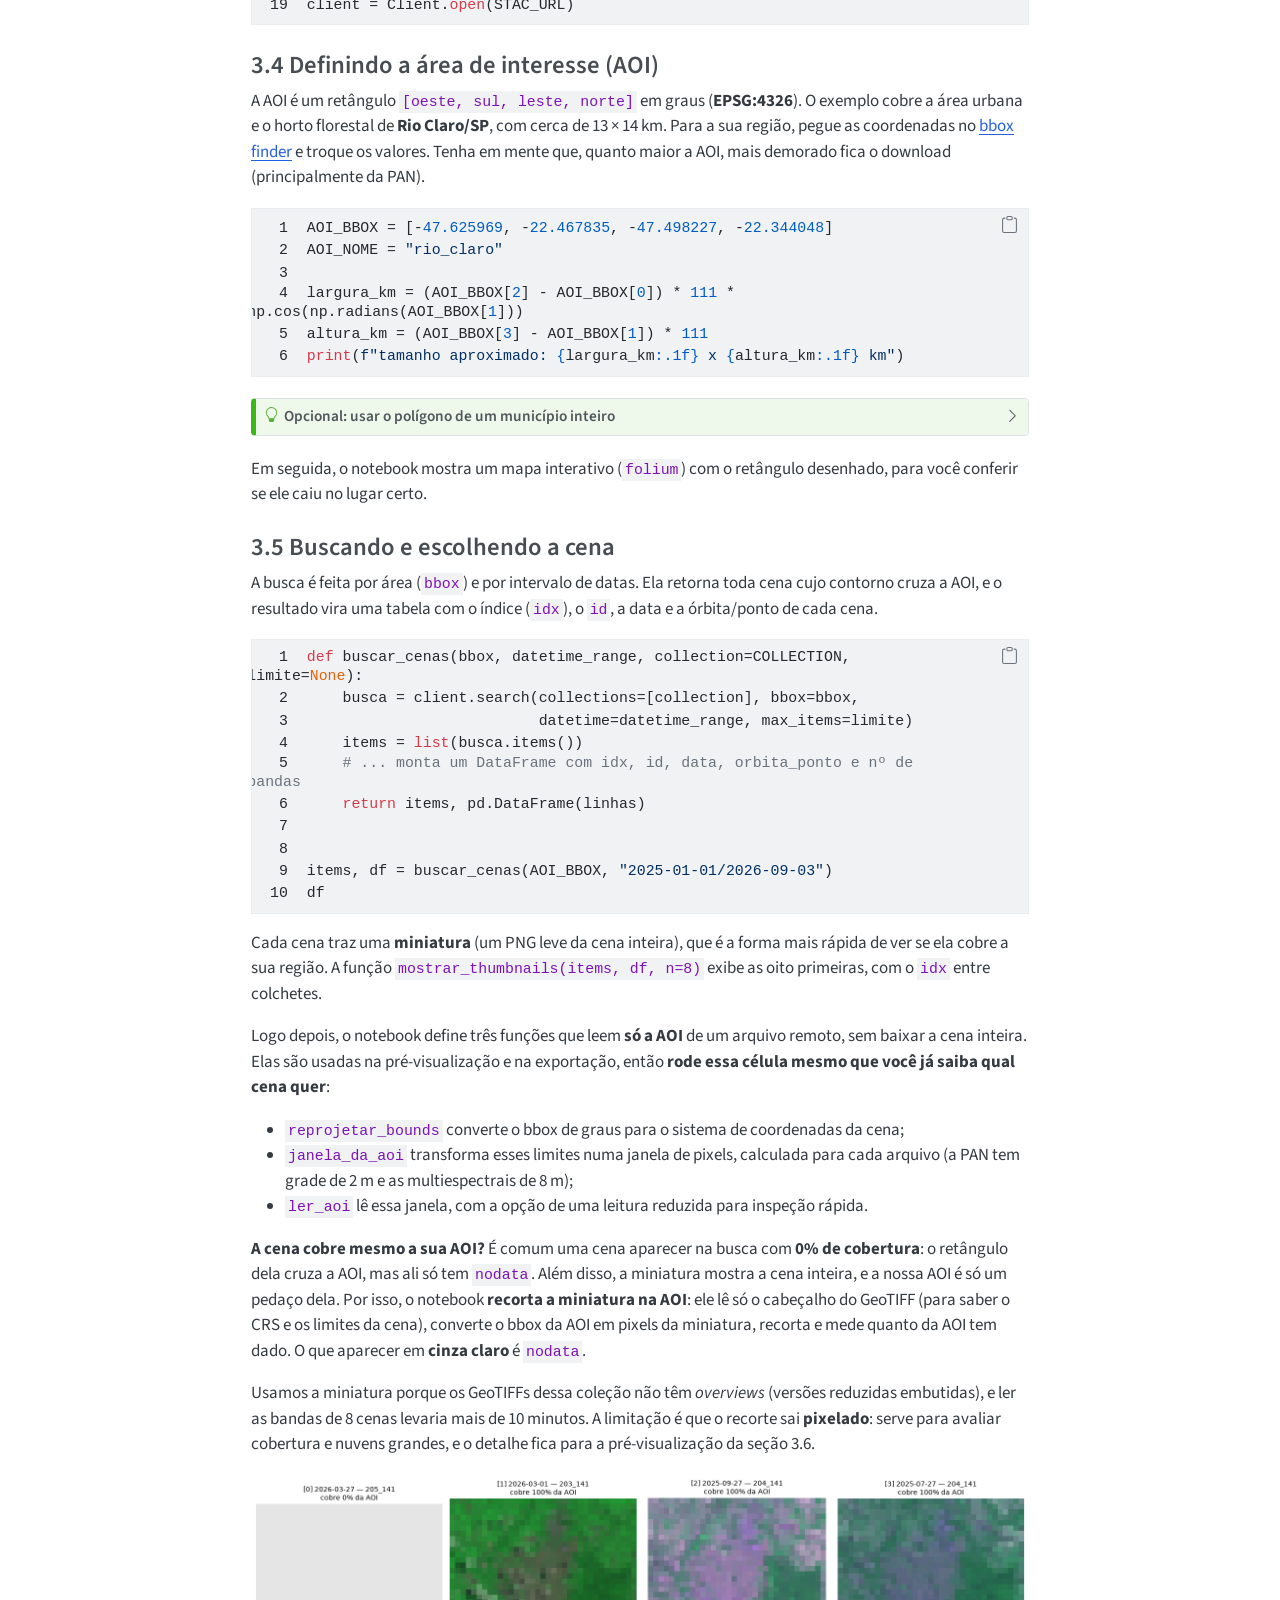
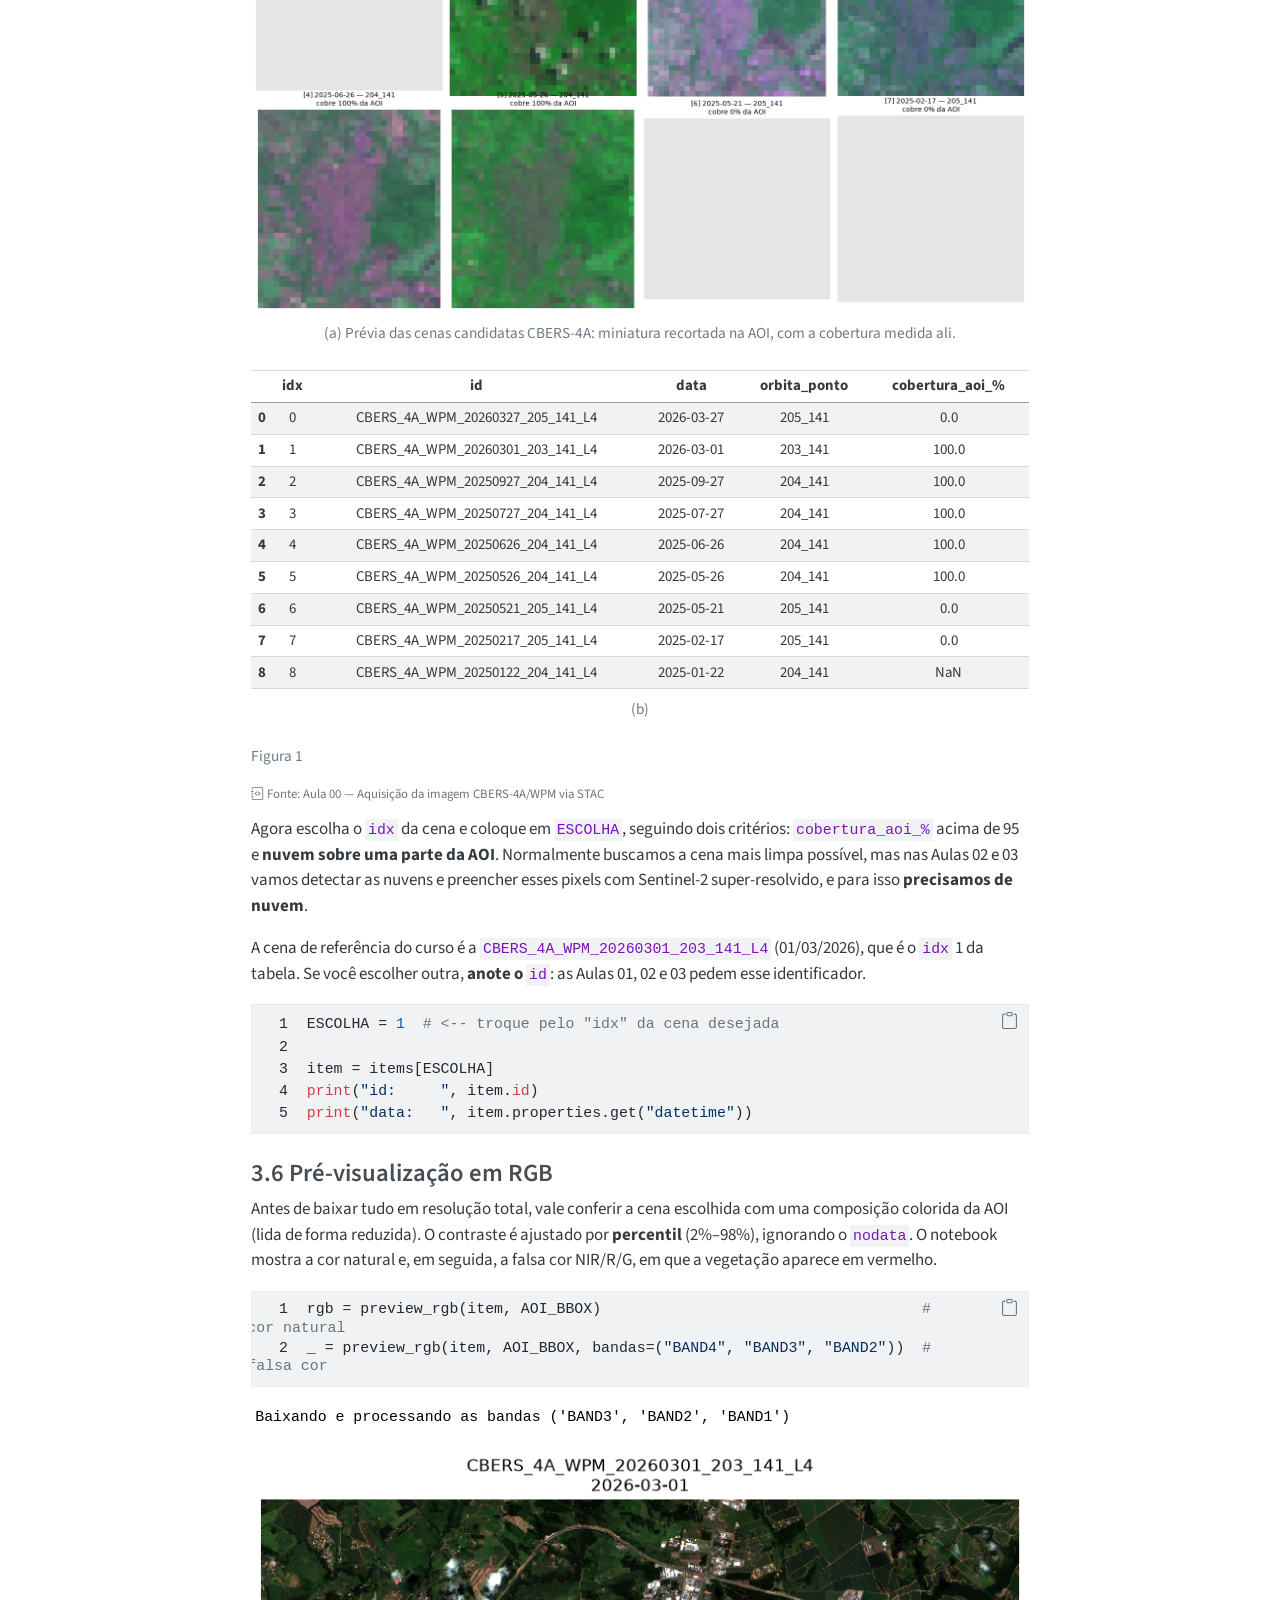
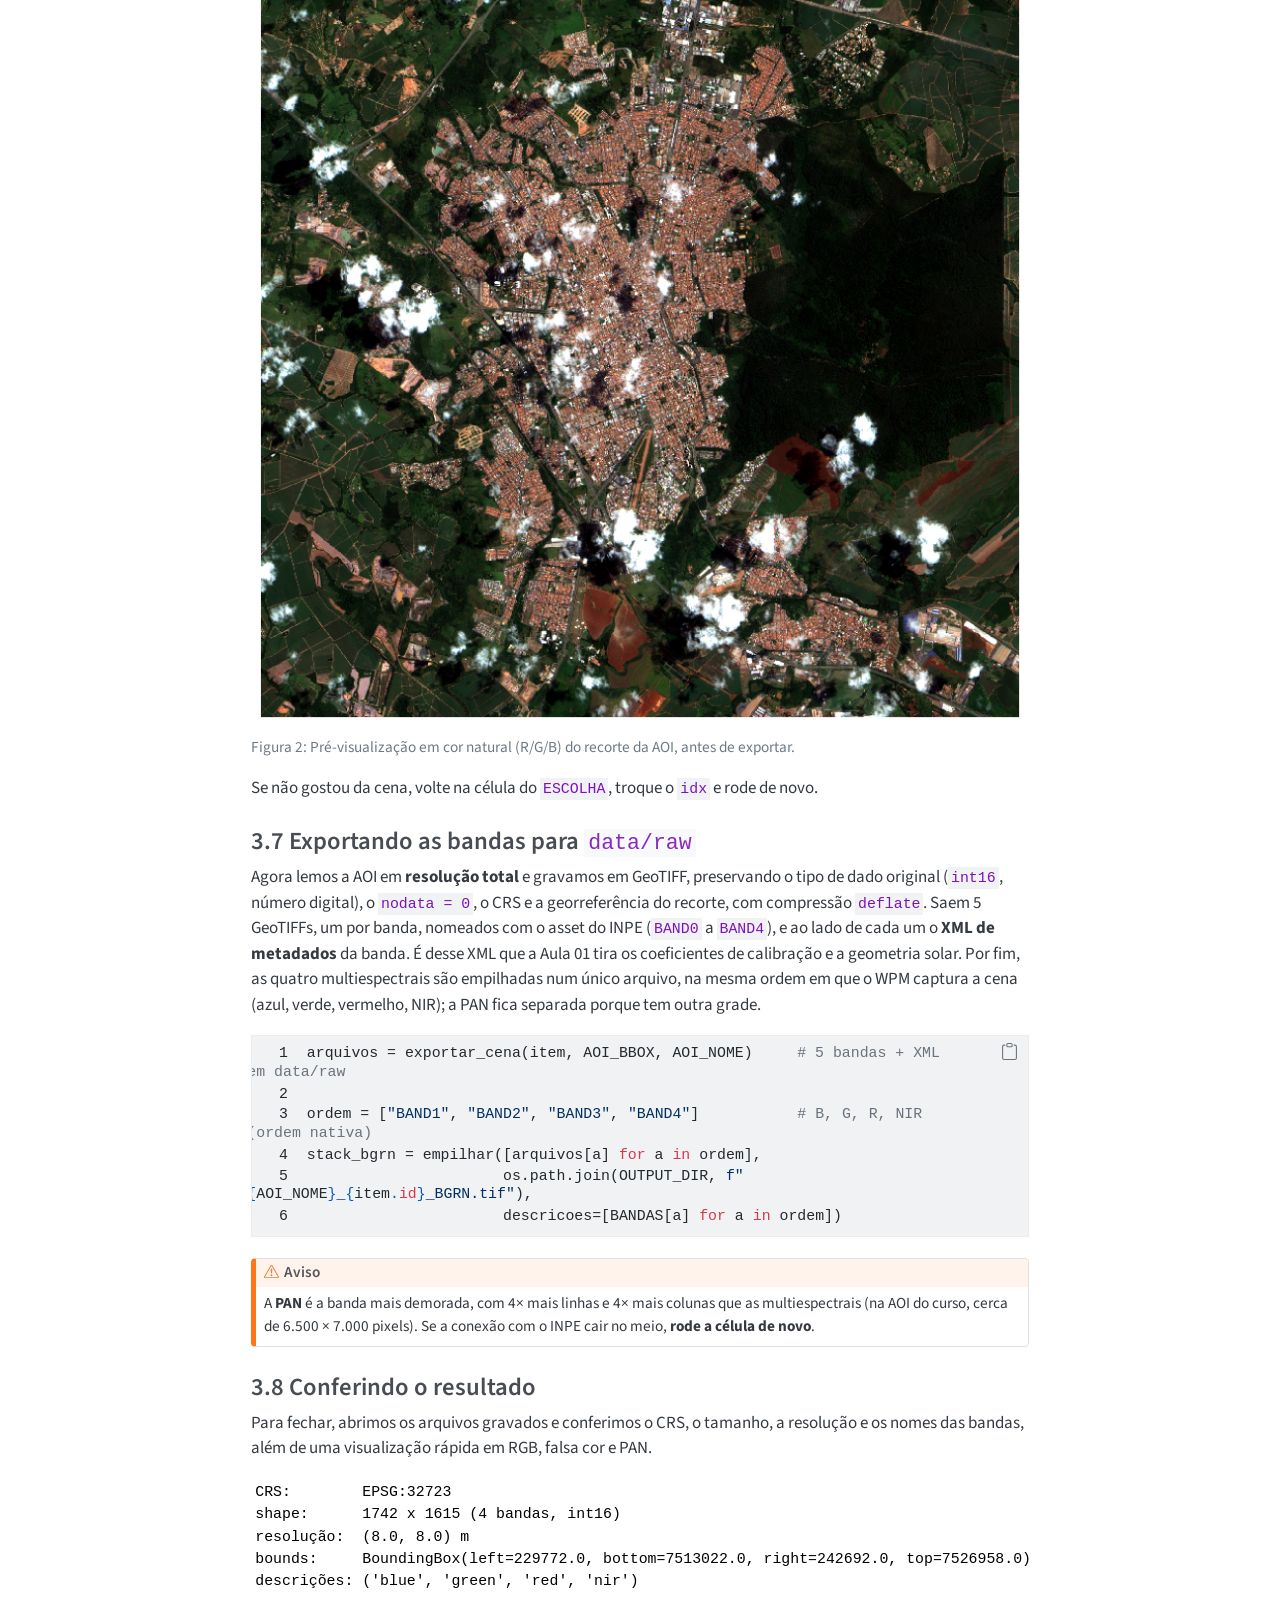
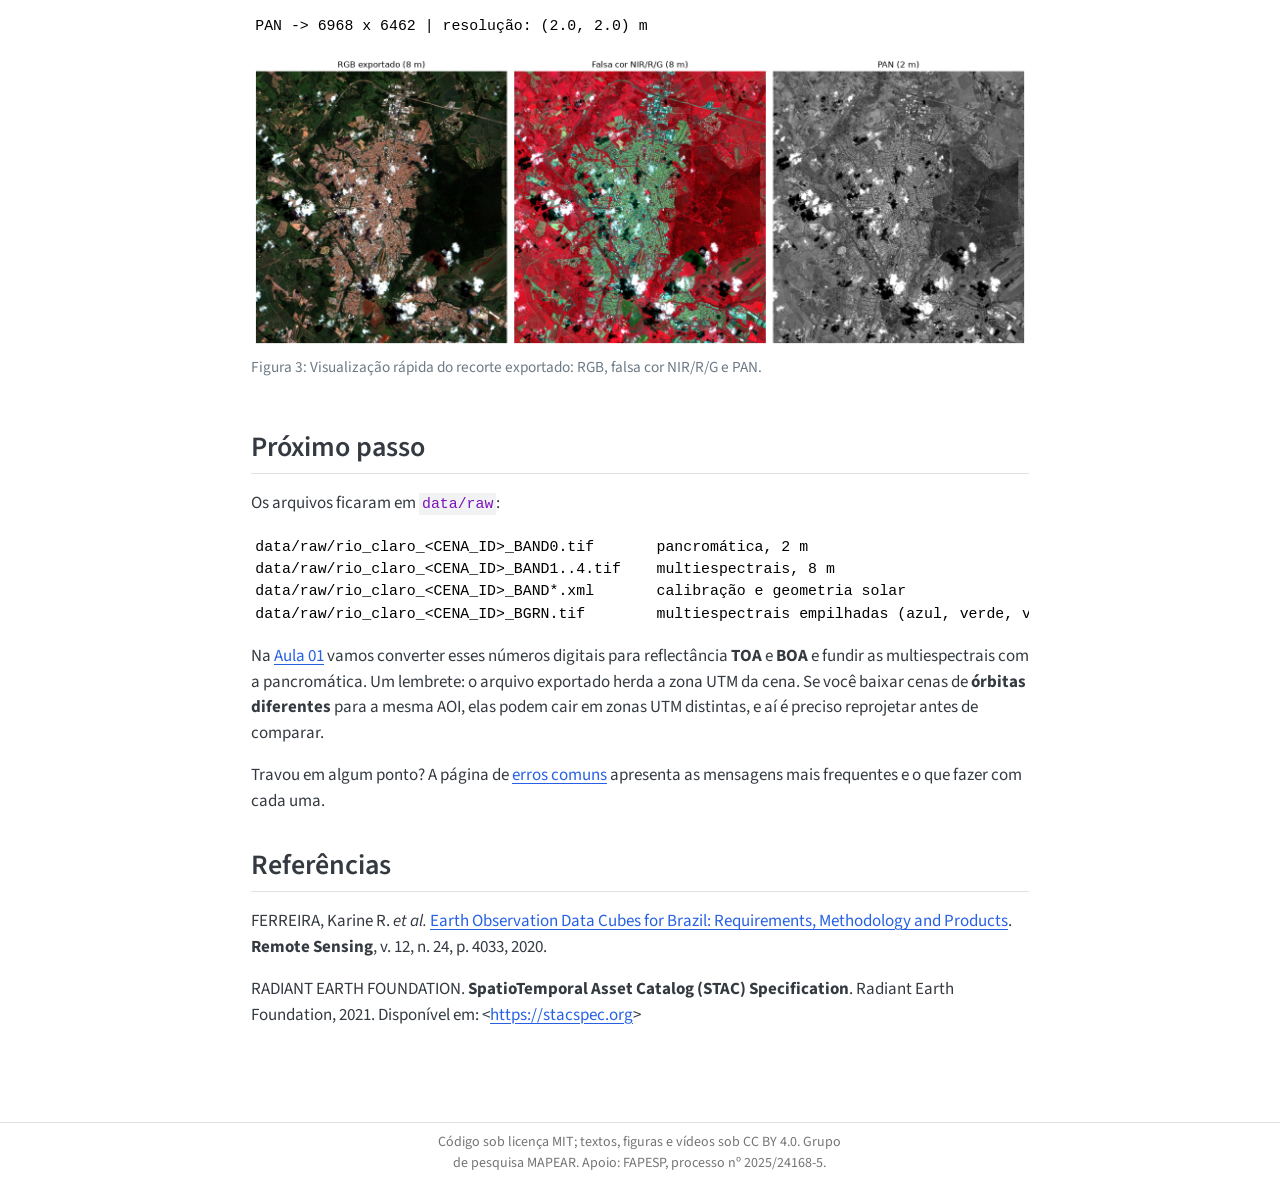
==== commit 0b19cf46: "1.1.0: Vídeos inseridos e agradecimento" ====
--- a/docs/aulas/00-ambiente.html
+++ b/docs/aulas/00-ambiente.html
@@ -323,7 +323,7 @@
 
 
 <p><a href="https://colab.research.google.com/github/danfioramonte/geoprocessamento-cbers4a/blob/main/colab/00_aquisicao_cbers.ipynb" target="_blank"><img src="https://colab.research.google.com/assets/colab-badge.svg" class="img-fluid"></a></p>
-<!---->
+<div class="quarto-video ratio ratio-16x9"><iframe data-external="1" src="https://www.youtube.com/embed/oAAe_oh3ja4?si=WIbpKotc5USf8oOd" title="" frameborder="0" allow="accelerometer; autoplay; clipboard-write; encrypted-media; gyroscope; picture-in-picture" allowfullscreen=""></iframe></div>
 <section id="o-que-vamos-aprender" class="level2">
 <h2 class="anchored" data-anchor-id="o-que-vamos-aprender">O que vamos aprender</h2>
 <p>Seja muito bem-vindo(a) à primeira aula dessa mini série!</p>
@@ -460,7 +460,7 @@
 <section id="preparando-o-ambiente-colab" class="level3">
 <h3 class="anchored" data-anchor-id="preparando-o-ambiente-colab">3.2 Preparando o ambiente (Colab)</h3>
 <p>A primeira célula só faz diferença no Colab, onde ela instala as bibliotecas na sessão. Localmente, com o pixi, ela não faz nada.</p>
-<div id="8ce804ec" class="cell">
+<div id="ca45c171" class="cell">
 <div class="code-copy-outer-scaffold"><div class="sourceCode cell-code" id="cb7"><pre class="sourceCode numberSource python number-lines code-with-copy"><code class="sourceCode python"><span id="cb7-1"><a href="#cb7-1"></a><span class="im">import</span> sys</span>
 <span id="cb7-2"><a href="#cb7-2"></a></span>
 <span id="cb7-3"><a href="#cb7-3"></a>NO_COLAB <span class="op">=</span> <span class="st">"google.colab"</span> <span class="kw">in</span> sys.modules</span>
@@ -471,7 +471,7 @@
 <section id="configuração-e-imports" class="level3">
 <h3 class="anchored" data-anchor-id="configuração-e-imports">3.3 Configuração e imports</h3>
 <p>Essa célula ajusta algumas opções do GDAL para leitura remota (novas tentativas quando a conexão com o INPE cai, por exemplo), importa as bibliotecas, define o endereço do STAC, a coleção e as bandas que vamos baixar, e cria a pasta de saída <code>data/raw</code>. Os ajustes do GDAL precisam vir <strong>antes</strong> de importar o <code>rasterio</code>.</p>
-<div id="9bd7fd19" class="cell">
+<div id="58241d67" class="cell">
 <div class="code-copy-outer-scaffold"><div class="sourceCode cell-code" id="cb8"><pre class="sourceCode numberSource python number-lines code-with-copy"><code class="sourceCode python"><span id="cb8-1"><a href="#cb8-1"></a><span class="im">import</span> os</span>
 <span id="cb8-2"><a href="#cb8-2"></a>os.environ.setdefault(<span class="st">"GDAL_HTTP_MAX_RETRY"</span>, <span class="st">"5"</span>)    <span class="co"># a API do INPE às vezes derruba a conexão</span></span>
 <span id="cb8-3"><a href="#cb8-3"></a><span class="co"># ... (demais ajustes e imports no notebook)</span></span>
@@ -496,7 +496,7 @@
 <section id="definindo-a-área-de-interesse-aoi" class="level3">
 <h3 class="anchored" data-anchor-id="definindo-a-área-de-interesse-aoi">3.4 Definindo a área de interesse (AOI)</h3>
 <p>A AOI é um retângulo <code>[oeste, sul, leste, norte]</code> em graus (<strong>EPSG:4326</strong>). O exemplo cobre a área urbana e o horto florestal de <strong>Rio Claro/SP</strong>, com cerca de 13 × 14 km. Para a sua região, pegue as coordenadas no <a href="https://rodostoteknoloji.com/online-tools/bbox-tool-en.html">bbox finder</a> e troque os valores. Tenha em mente que, quanto maior a AOI, mais demorado fica o download (principalmente da PAN).</p>
-<div id="6f822584" class="cell">
+<div id="27e26b6a" class="cell">
 <div class="code-copy-outer-scaffold"><div class="sourceCode cell-code" id="cb9"><pre class="sourceCode numberSource python number-lines code-with-copy"><code class="sourceCode python"><span id="cb9-1"><a href="#cb9-1"></a>AOI_BBOX <span class="op">=</span> [<span class="op">-</span><span class="fl">47.625969</span>, <span class="op">-</span><span class="fl">22.467835</span>, <span class="op">-</span><span class="fl">47.498227</span>, <span class="op">-</span><span class="fl">22.344048</span>]</span>
 <span id="cb9-2"><a href="#cb9-2"></a>AOI_NOME <span class="op">=</span> <span class="st">"rio_claro"</span></span>
 <span id="cb9-3"><a href="#cb9-3"></a></span>
@@ -531,7 +531,7 @@
 <section id="buscando-e-escolhendo-a-cena" class="level3">
 <h3 class="anchored" data-anchor-id="buscando-e-escolhendo-a-cena">3.5 Buscando e escolhendo a cena</h3>
 <p>A busca é feita por área (<code>bbox</code>) e por intervalo de datas. Ela retorna toda cena cujo contorno cruza a AOI, e o resultado vira uma tabela com o índice (<code>idx</code>), o <code>id</code>, a data e a órbita/ponto de cada cena.</p>
-<div id="fc77c6f2" class="cell">
+<div id="0ced53b3" class="cell">
 <div class="code-copy-outer-scaffold"><div class="sourceCode cell-code" id="cb11"><pre class="sourceCode numberSource python number-lines code-with-copy"><code class="sourceCode python"><span id="cb11-1"><a href="#cb11-1"></a><span class="kw">def</span> buscar_cenas(bbox, datetime_range, collection<span class="op">=</span>COLLECTION, limite<span class="op">=</span><span class="va">None</span>):</span>
 <span id="cb11-2"><a href="#cb11-2"></a>    busca <span class="op">=</span> client.search(collections<span class="op">=</span>[collection], bbox<span class="op">=</span>bbox,</span>
 <span id="cb11-3"><a href="#cb11-3"></a>                          datetime<span class="op">=</span>datetime_range, max_items<span class="op">=</span>limite)</span>
@@ -679,7 +679,7 @@
 <a class="quarto-notebook-link" id="nblink-1" href="..\colab\00_aquisicao_cbers-preview.html#cell-fig-previas-cbers">Fonte: Aula 00 — Aquisição da imagem CBERS-4A/WPM via STAC</a></div>
 <p>Agora escolha o <code>idx</code> da cena e coloque em <code>ESCOLHA</code>, seguindo dois critérios: <code>cobertura_aoi_%</code> acima de 95 e <strong>nuvem sobre uma parte da AOI</strong>. Normalmente buscamos a cena mais limpa possível, mas nas Aulas 02 e 03 vamos detectar as nuvens e preencher esses pixels com Sentinel-2 super-resolvido, e para isso <strong>precisamos de nuvem</strong>.</p>
 <p>A cena de referência do curso é a <code>CBERS_4A_WPM_20260301_203_141_L4</code> (01/03/2026), que é o <code>idx</code> 1 da tabela. Se você escolher outra, <strong>anote o <code>id</code></strong>: as Aulas 01, 02 e 03 pedem esse identificador.</p>
-<div id="2e11e598" class="cell">
+<div id="d29969ae" class="cell">
 <div class="code-copy-outer-scaffold"><div class="sourceCode cell-code" id="cb12"><pre class="sourceCode numberSource python number-lines code-with-copy"><code class="sourceCode python"><span id="cb12-1"><a href="#cb12-1"></a>ESCOLHA <span class="op">=</span> <span class="dv">1</span>  <span class="co"># &lt;-- troque pelo "idx" da cena desejada</span></span>
 <span id="cb12-2"><a href="#cb12-2"></a></span>
 <span id="cb12-3"><a href="#cb12-3"></a>item <span class="op">=</span> items[ESCOLHA]</span>
@@ -690,7 +690,7 @@
 <section id="pré-visualização-em-rgb" class="level3">
 <h3 class="anchored" data-anchor-id="pré-visualização-em-rgb">3.6 Pré-visualização em RGB</h3>
 <p>Antes de baixar tudo em resolução total, vale conferir a cena escolhida com uma composição colorida da AOI (lida de forma reduzida). O contraste é ajustado por <strong>percentil</strong> (2%–98%), ignorando o <code>nodata</code>. O notebook mostra a cor natural e, em seguida, a falsa cor NIR/R/G, em que a vegetação aparece em vermelho.</p>
-<div id="64475e5b" class="cell">
+<div id="77b82b17" class="cell">
 <div class="code-copy-outer-scaffold"><div class="sourceCode cell-code" id="cb13"><pre class="sourceCode numberSource python number-lines code-with-copy"><code class="sourceCode python"><span id="cb13-1"><a href="#cb13-1"></a>rgb <span class="op">=</span> preview_rgb(item, AOI_BBOX)                                    <span class="co"># cor natural</span></span>
 <span id="cb13-2"><a href="#cb13-2"></a>_ <span class="op">=</span> preview_rgb(item, AOI_BBOX, bandas<span class="op">=</span>(<span class="st">"BAND4"</span>, <span class="st">"BAND3"</span>, <span class="st">"BAND2"</span>))  <span class="co"># falsa cor</span></span></code></pre></div><button title="Copiar para a área de transferência" class="code-copy-button"><i class="bi"></i></button></div>
 </div>
@@ -718,7 +718,7 @@
 <section id="exportando-as-bandas-para-dataraw" class="level3">
 <h3 class="anchored" data-anchor-id="exportando-as-bandas-para-dataraw">3.7 Exportando as bandas para <code>data/raw</code></h3>
 <p>Agora lemos a AOI em <strong>resolução total</strong> e gravamos em GeoTIFF, preservando o tipo de dado original (<code>int16</code>, número digital), o <code>nodata = 0</code>, o CRS e a georreferência do recorte, com compressão <code>deflate</code>. Saem 5 GeoTIFFs, um por banda, nomeados com o asset do INPE (<code>BAND0</code> a <code>BAND4</code>), e ao lado de cada um o <strong>XML de metadados</strong> da banda. É desse XML que a Aula 01 tira os coeficientes de calibração e a geometria solar. Por fim, as quatro multiespectrais são empilhadas num único arquivo, na mesma ordem em que o WPM captura a cena (azul, verde, vermelho, NIR); a PAN fica separada porque tem outra grade.</p>
-<div id="2e71a42f" class="cell">
+<div id="f1cb51ba" class="cell">
 <div class="code-copy-outer-scaffold"><div class="sourceCode cell-code" id="cb15"><pre class="sourceCode numberSource python number-lines code-with-copy"><code class="sourceCode python"><span id="cb15-1"><a href="#cb15-1"></a>arquivos <span class="op">=</span> exportar_cena(item, AOI_BBOX, AOI_NOME)     <span class="co"># 5 bandas + XML em data/raw</span></span>
 <span id="cb15-2"><a href="#cb15-2"></a></span>
 <span id="cb15-3"><a href="#cb15-3"></a>ordem <span class="op">=</span> [<span class="st">"BAND1"</span>, <span class="st">"BAND2"</span>, <span class="st">"BAND3"</span>, <span class="st">"BAND4"</span>]           <span class="co"># B, G, R, NIR (ordem nativa)</span></span>
@@ -1202,7 +1202,7 @@
       &nbsp;
     </div>   
     <div class="nav-footer-center">
-<p>Código sob licença MIT; textos, figuras e vídeos sob CC BY 4.0. Grupo de pesquisa MAPEAR.</p>
+<p>Código sob licença MIT; textos, figuras e vídeos sob CC BY 4.0. Grupo de pesquisa MAPEAR. Apoio: FAPESP, processo nº 2025/24168-5.</p>
 </div>
     <div class="nav-footer-right">
       &nbsp;
